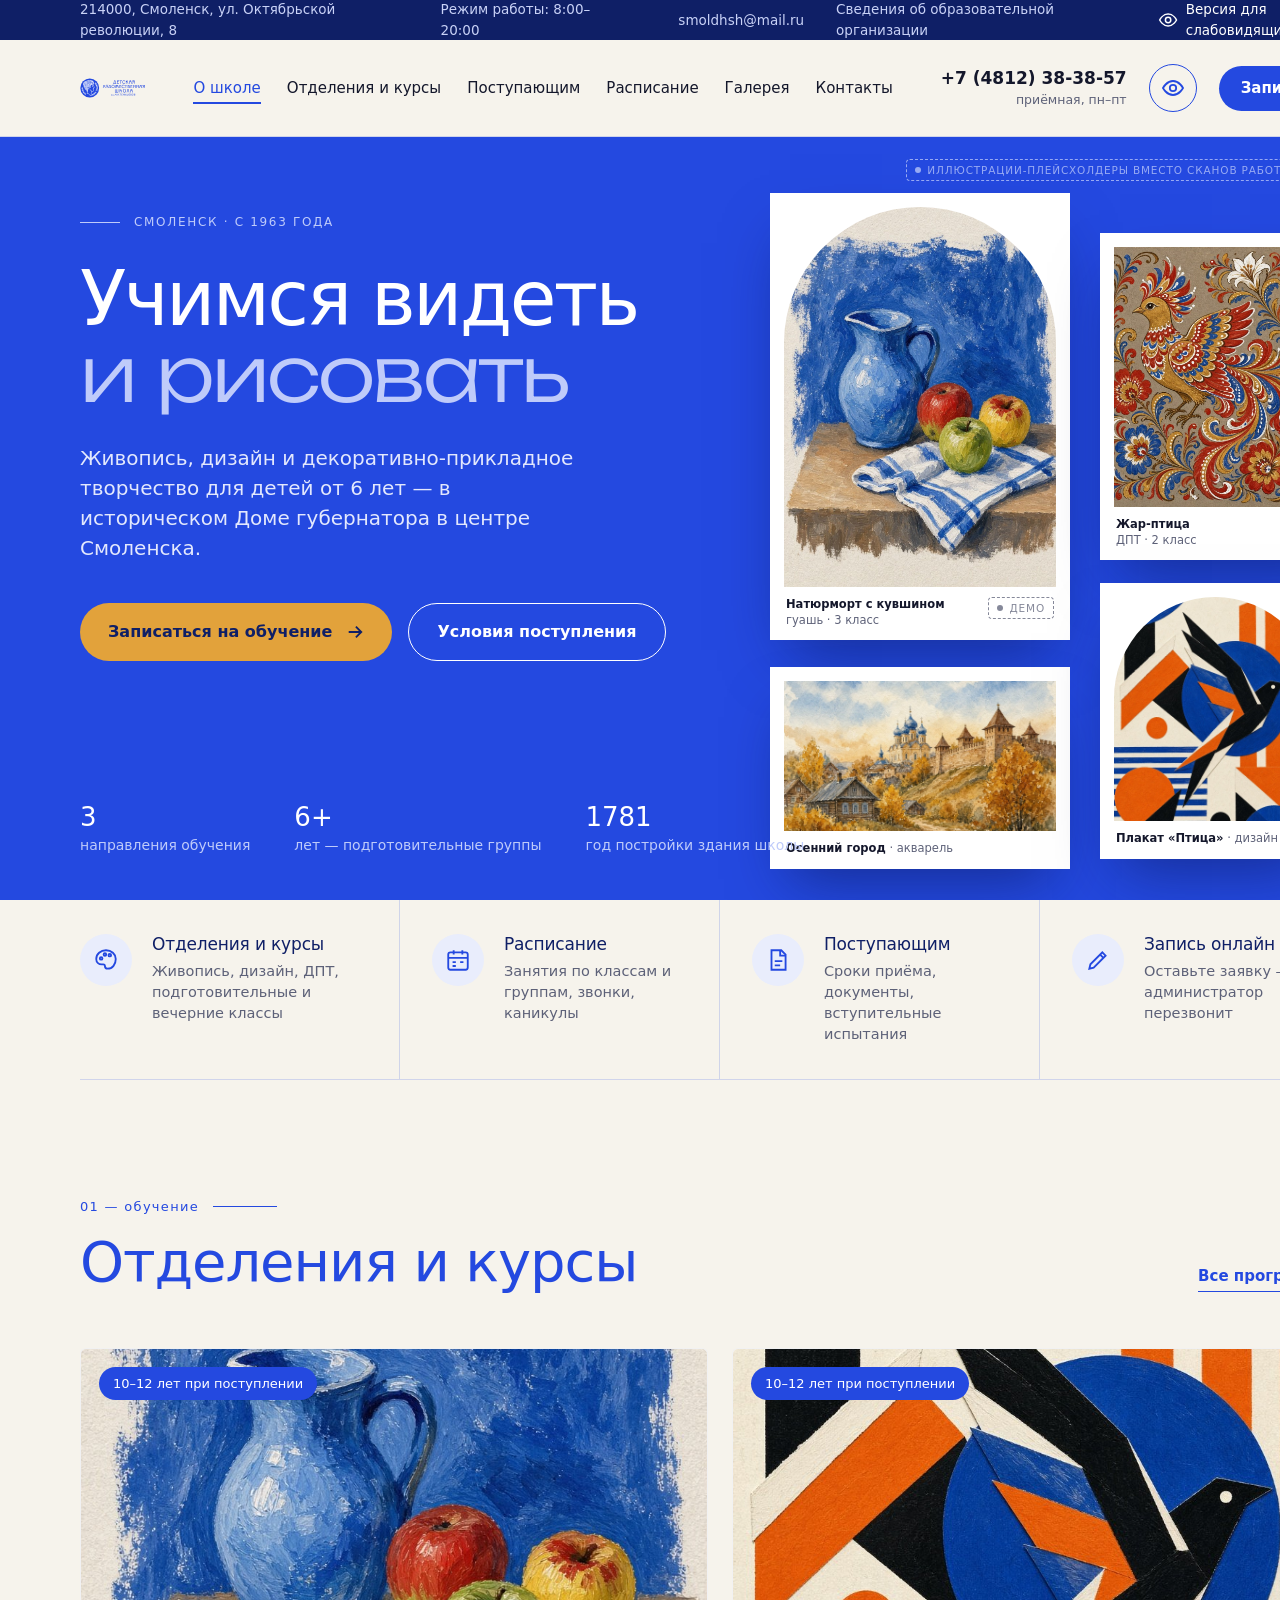
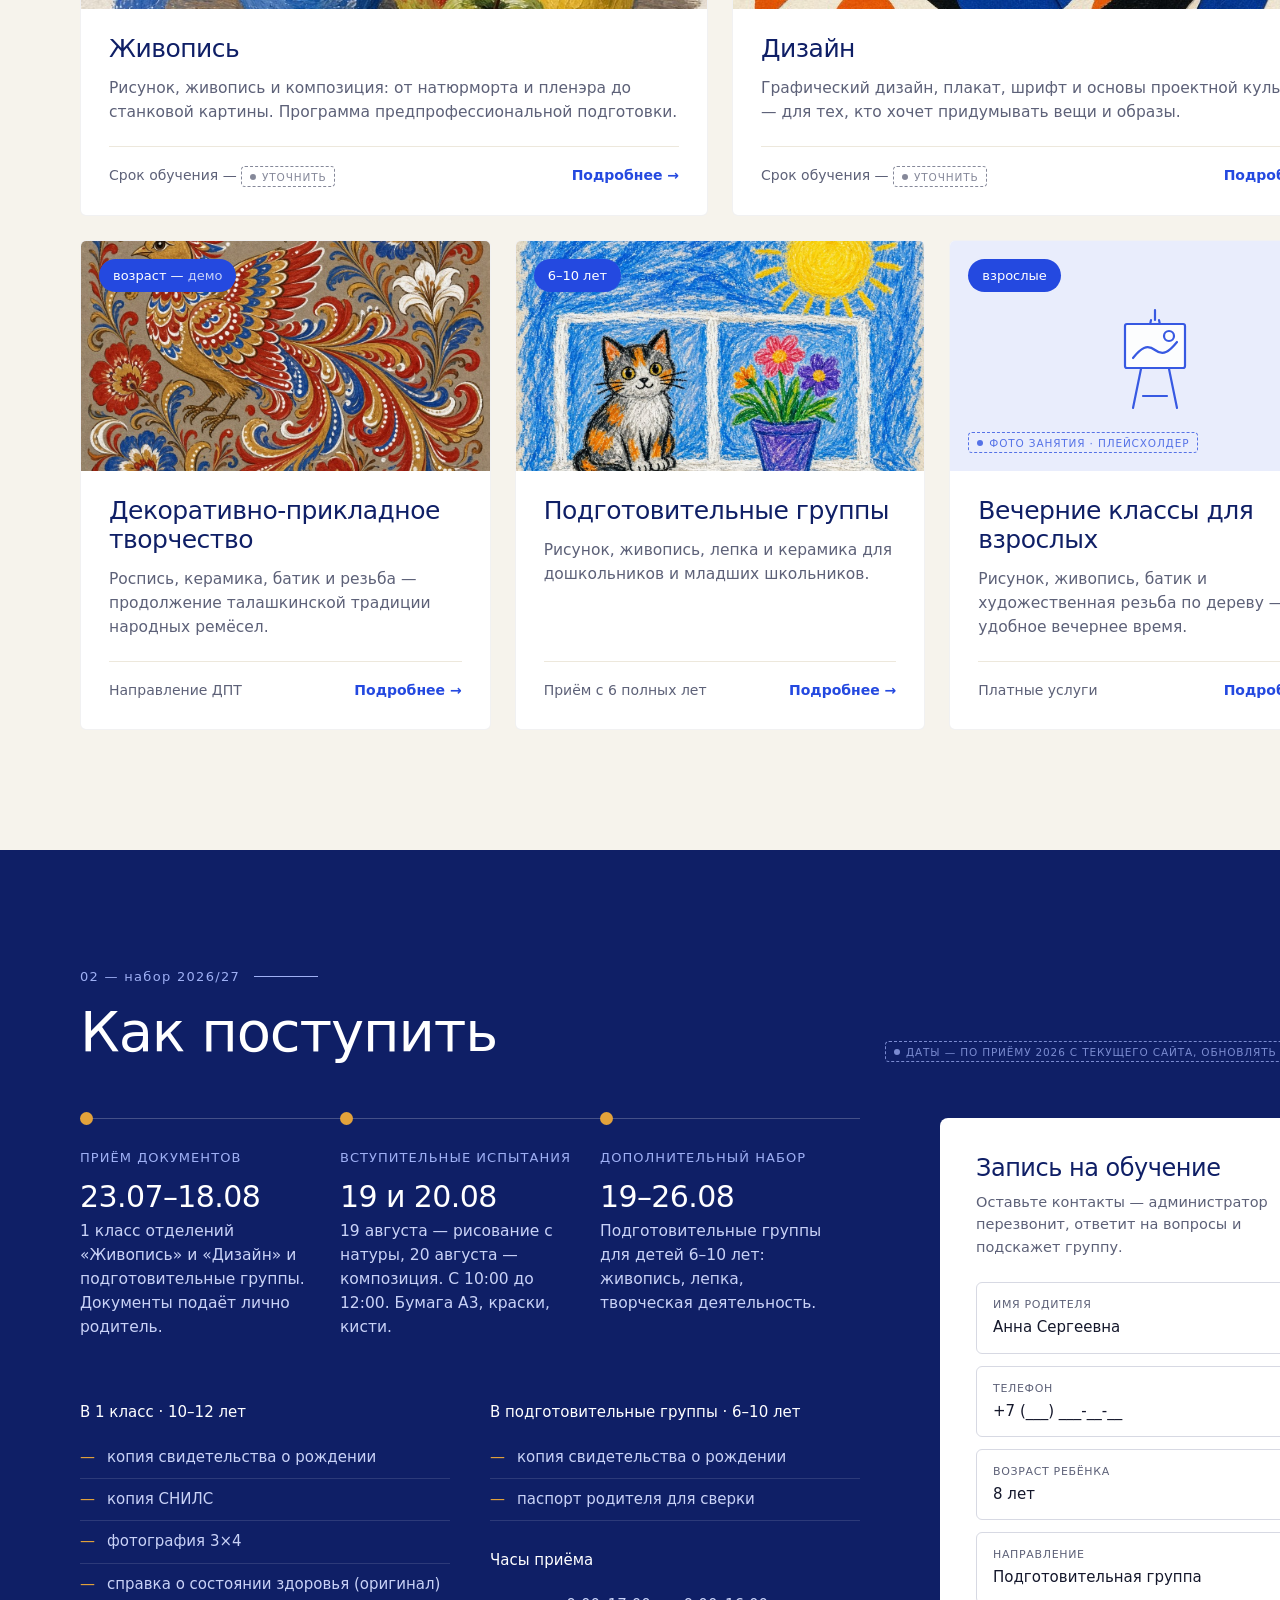
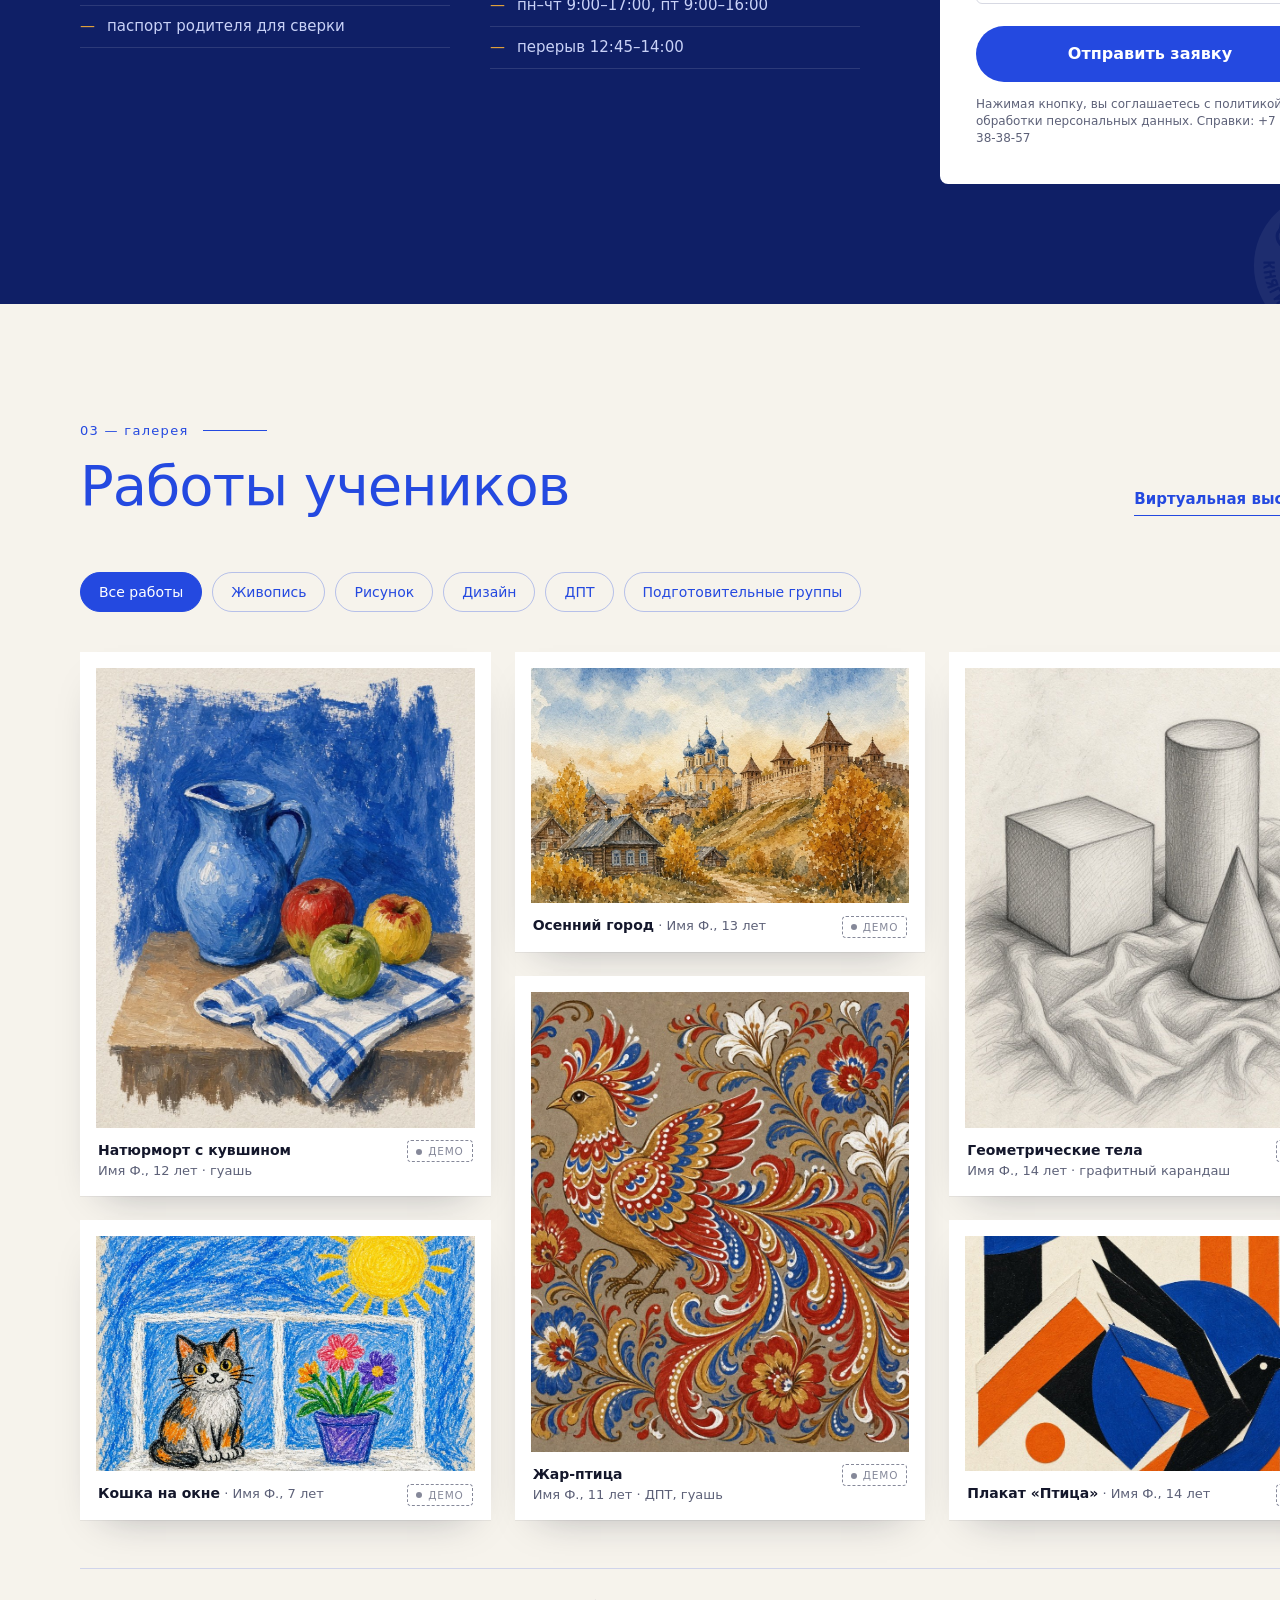
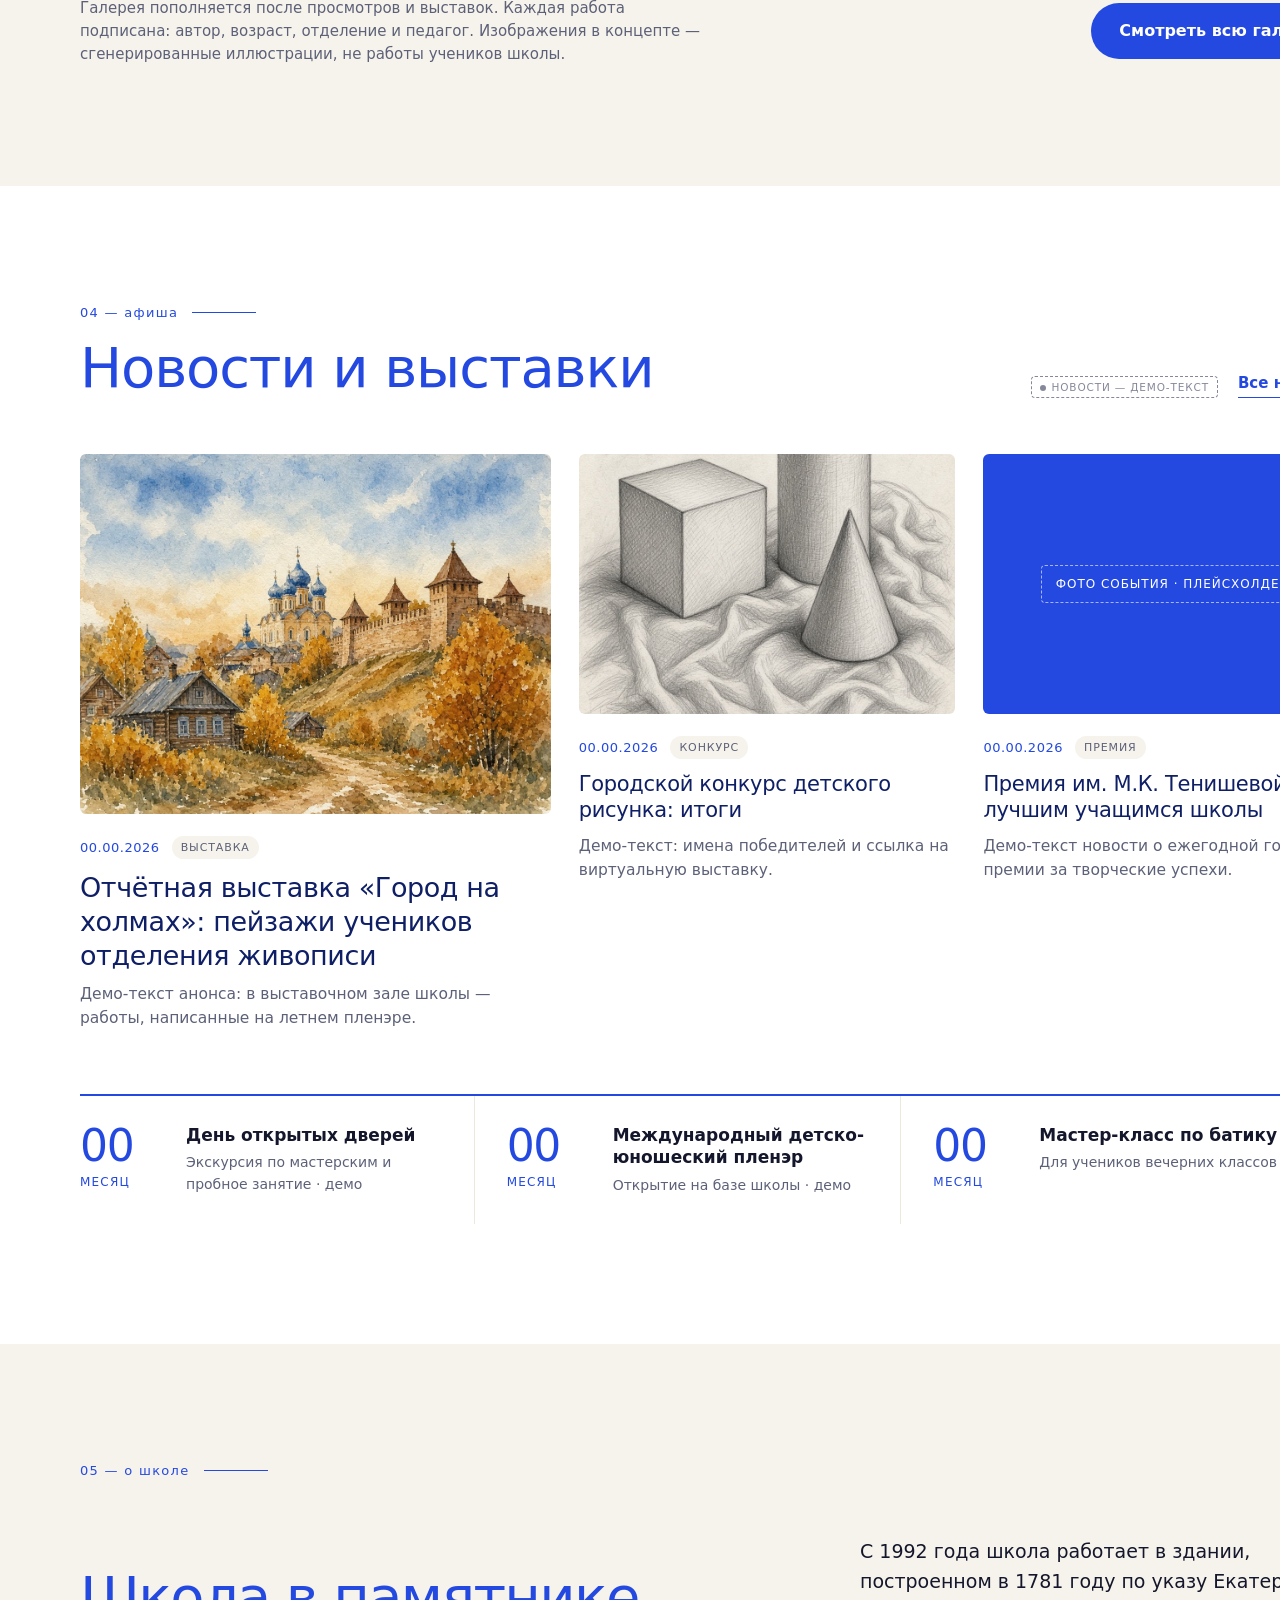
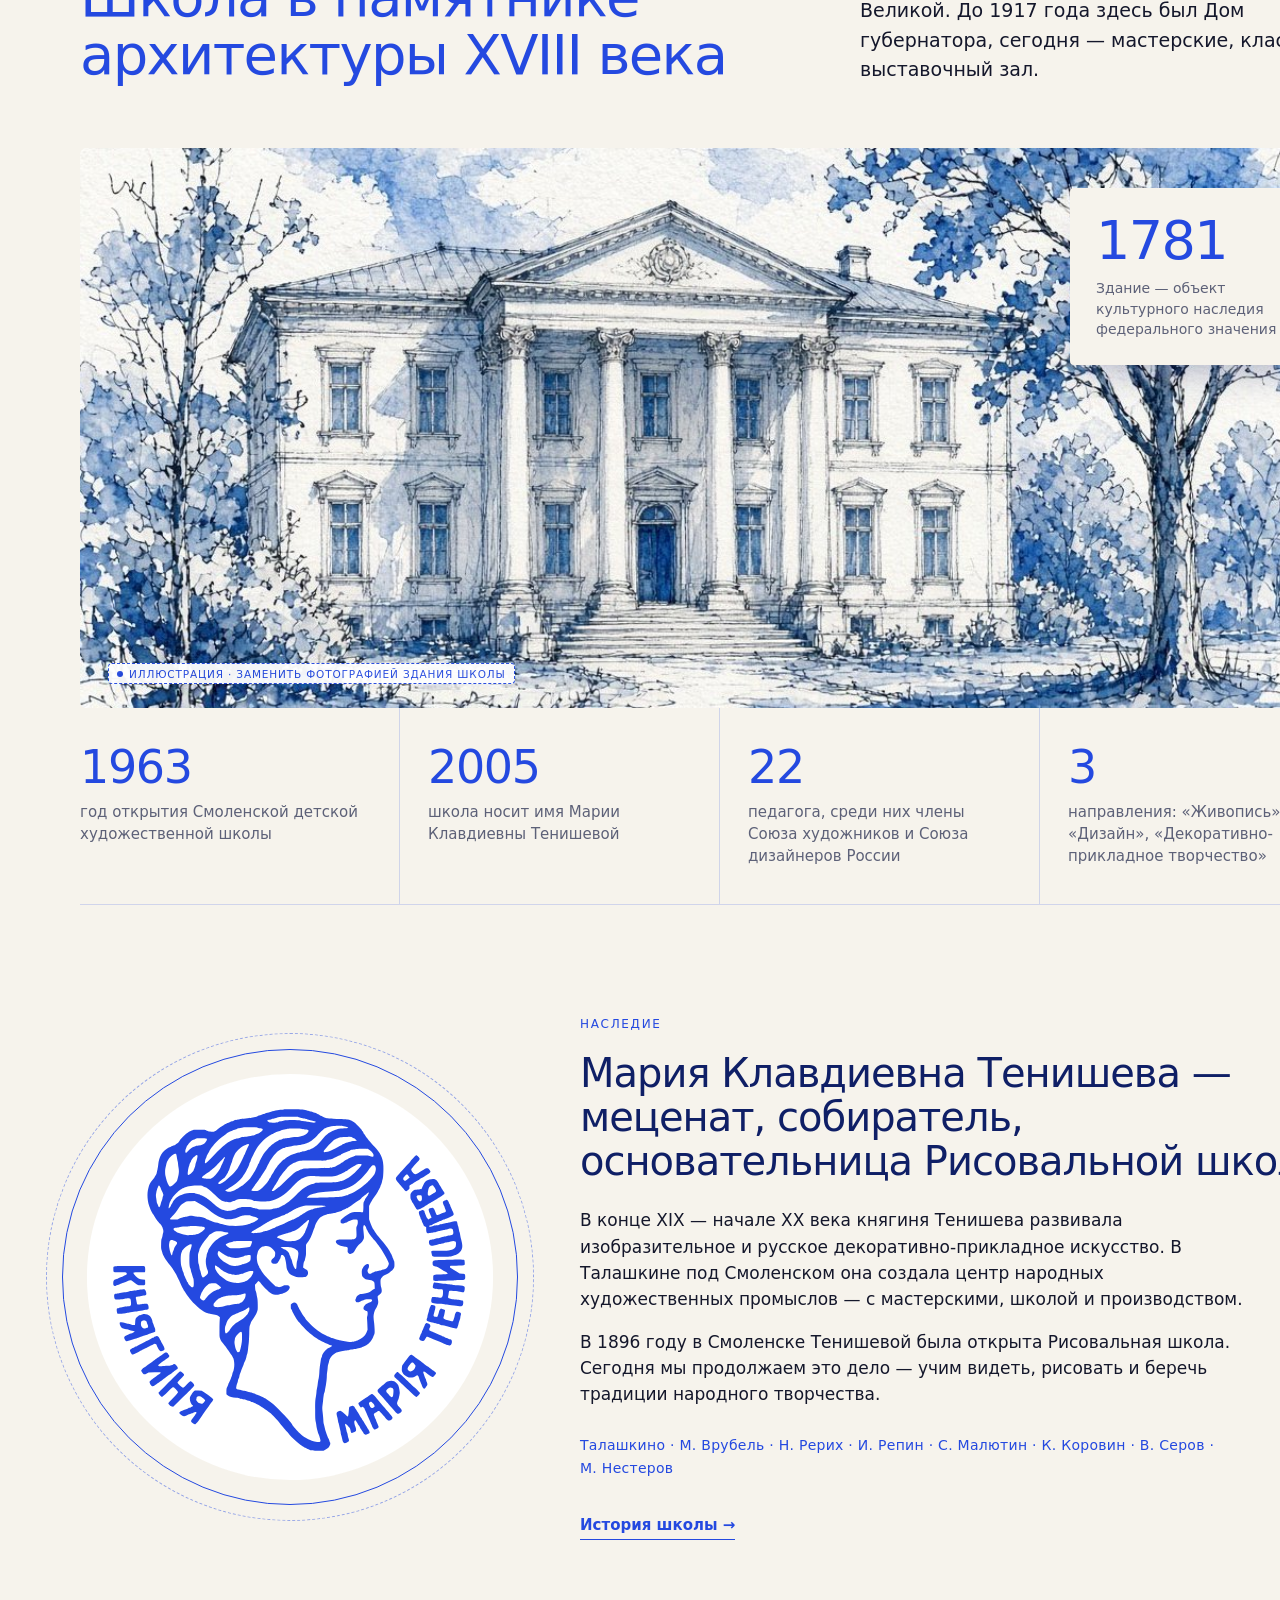
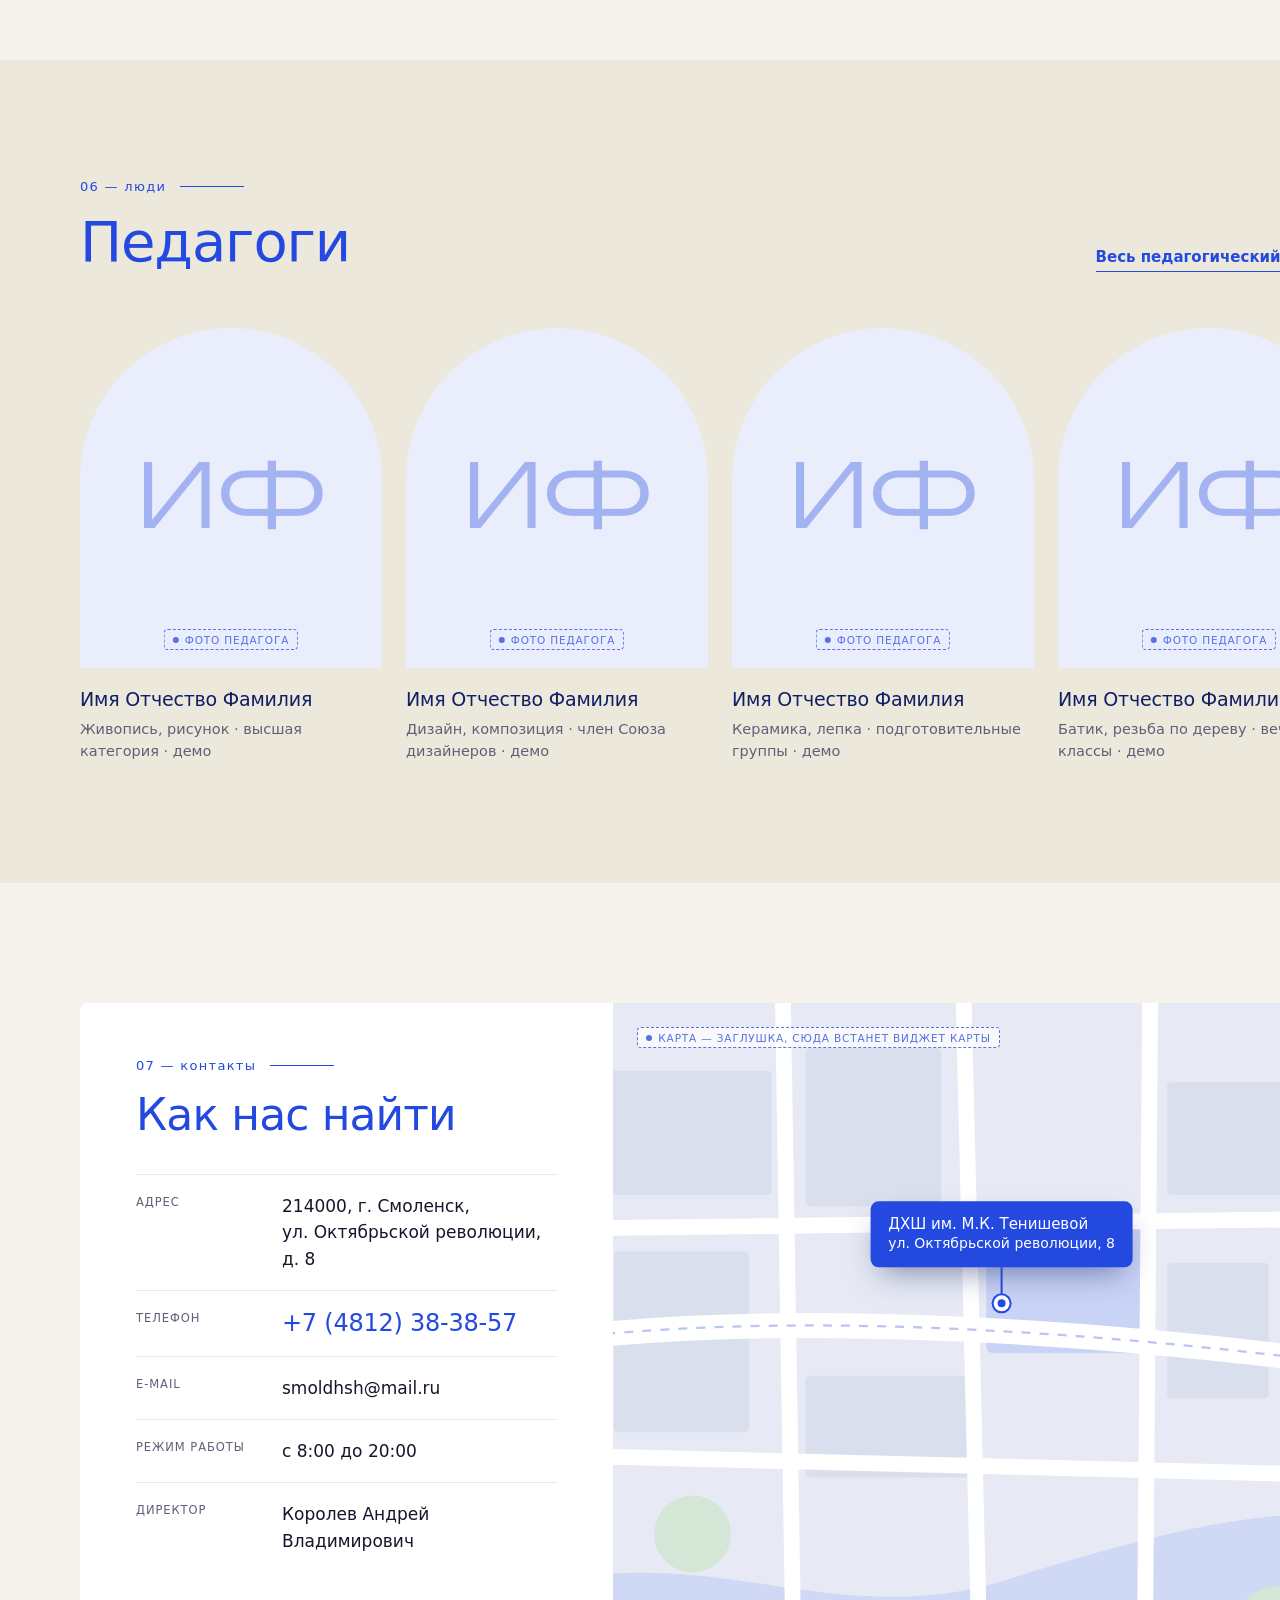
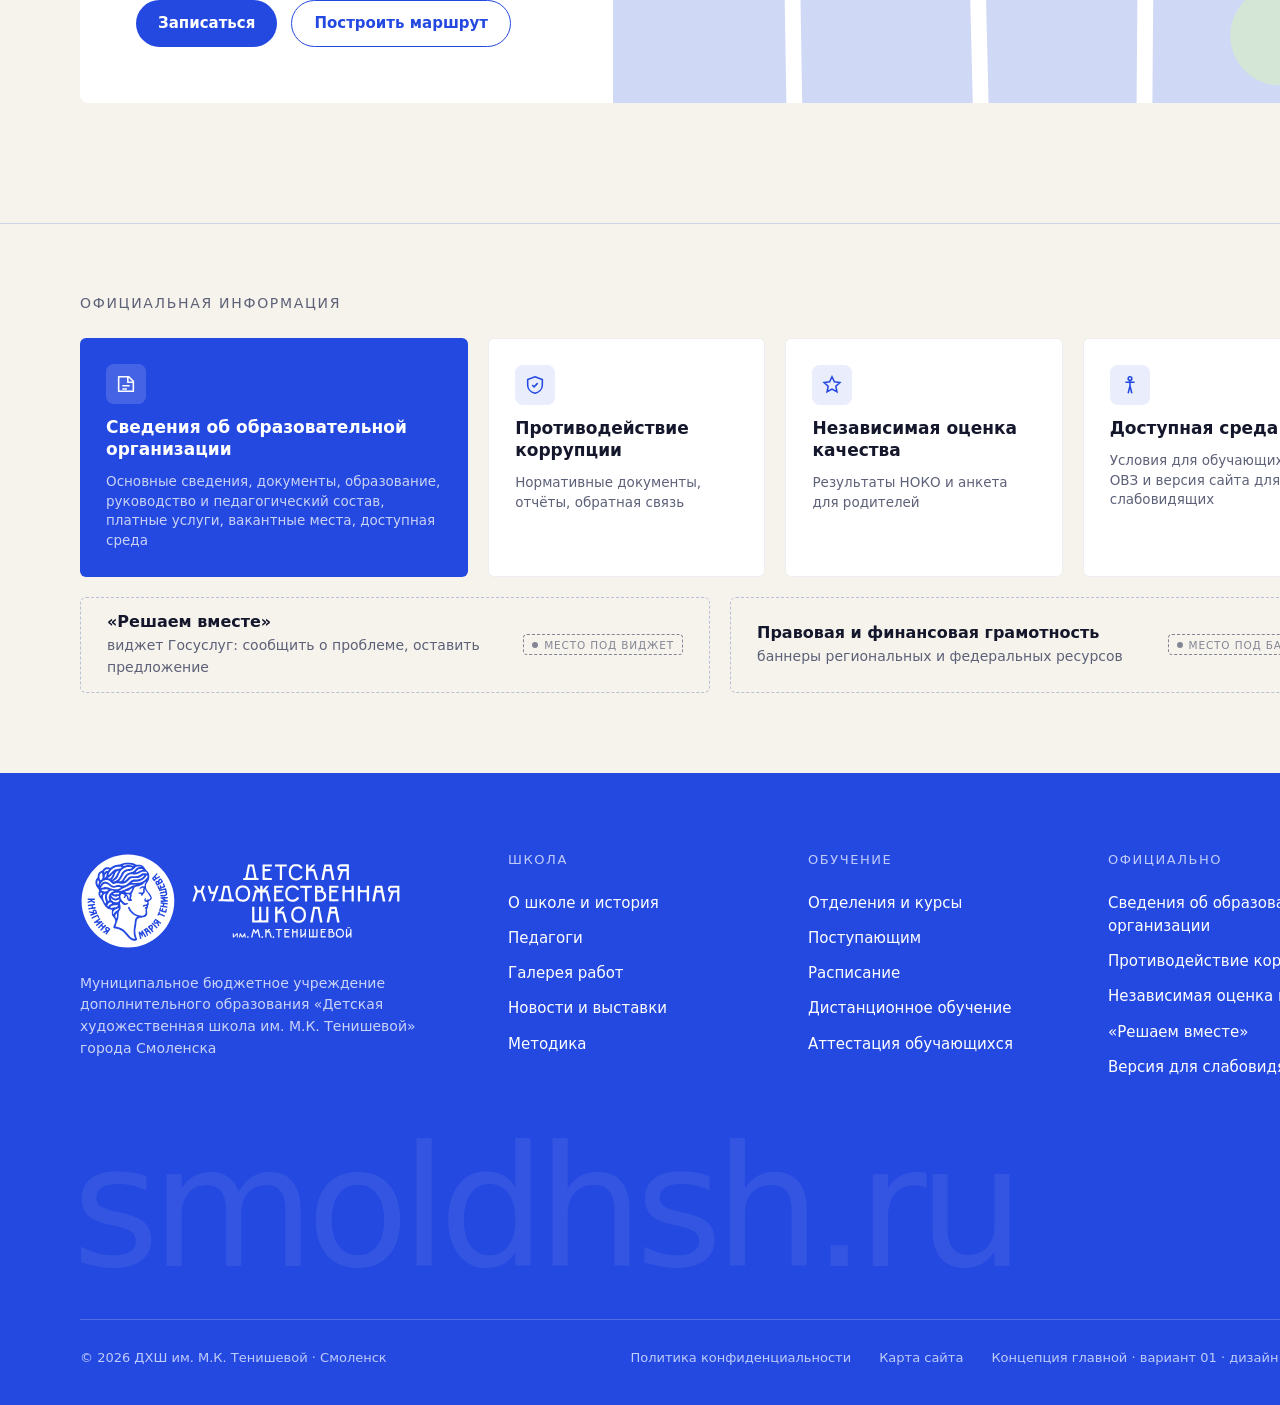
==== index.html @ 24e08a12 "Концепция главной ДХШ им. Тенишевой" ====
<!DOCTYPE html>
<html lang="ru">
<head>
<meta charset="utf-8">
<meta name="viewport" content="width=1440">
<title>ДХШ им. М.К. Тенишевой — Смоленск · концепция главной, вариант 01</title>
<style>
/* ---------- Шрифты: локально, SIL OFL 1.1 ---------- */
@font-face{font-family:"Unbounded";src:url(fonts/unbounded-cyrillic-400-normal.woff2) format("woff2");font-weight:400;unicode-range:U+0301,U+0400-045F,U+0490-0491,U+04B0-04B1,U+2116}
@font-face{font-family:"Unbounded";src:url(fonts/unbounded-latin-400-normal.woff2) format("woff2");font-weight:400;unicode-range:U+0000-00FF,U+2000-206F,U+20AC,U+2122,U+2190-21FF}
@font-face{font-family:"Unbounded";src:url(fonts/unbounded-cyrillic-300-normal.woff2) format("woff2");font-weight:300;unicode-range:U+0301,U+0400-045F,U+0490-0491,U+04B0-04B1,U+2116}
@font-face{font-family:"Unbounded";src:url(fonts/unbounded-latin-300-normal.woff2) format("woff2");font-weight:300;unicode-range:U+0000-00FF,U+2000-206F,U+20AC,U+2122,U+2190-21FF}
@font-face{font-family:"Unbounded";src:url(fonts/unbounded-cyrillic-500-normal.woff2) format("woff2");font-weight:500;unicode-range:U+0301,U+0400-045F,U+0490-0491,U+04B0-04B1,U+2116}
@font-face{font-family:"Unbounded";src:url(fonts/unbounded-latin-500-normal.woff2) format("woff2");font-weight:500;unicode-range:U+0000-00FF,U+2000-206F,U+20AC,U+2122,U+2190-21FF}
@font-face{font-family:"Unbounded";src:url(fonts/unbounded-cyrillic-600-normal.woff2) format("woff2");font-weight:600;unicode-range:U+0301,U+0400-045F,U+0490-0491,U+04B0-04B1,U+2116}
@font-face{font-family:"Unbounded";src:url(fonts/unbounded-latin-600-normal.woff2) format("woff2");font-weight:600;unicode-range:U+0000-00FF,U+2000-206F,U+20AC,U+2122,U+2190-21FF}
@font-face{font-family:"Onest";src:url(fonts/onest-cyrillic-400-normal.woff2) format("woff2");font-weight:400;unicode-range:U+0301,U+0400-045F,U+0490-0491,U+04B0-04B1,U+2116}
@font-face{font-family:"Onest";src:url(fonts/onest-latin-400-normal.woff2) format("woff2");font-weight:400;unicode-range:U+0000-00FF,U+2000-206F,U+20AC,U+2122,U+2190-21FF}
@font-face{font-family:"Onest";src:url(fonts/onest-cyrillic-500-normal.woff2) format("woff2");font-weight:500;unicode-range:U+0301,U+0400-045F,U+0490-0491,U+04B0-04B1,U+2116}
@font-face{font-family:"Onest";src:url(fonts/onest-latin-500-normal.woff2) format("woff2");font-weight:500;unicode-range:U+0000-00FF,U+2000-206F,U+20AC,U+2122,U+2190-21FF}
@font-face{font-family:"Onest";src:url(fonts/onest-cyrillic-600-normal.woff2) format("woff2");font-weight:600;unicode-range:U+0301,U+0400-045F,U+0490-0491,U+04B0-04B1,U+2116}
@font-face{font-family:"Onest";src:url(fonts/onest-latin-600-normal.woff2) format("woff2");font-weight:600;unicode-range:U+0000-00FF,U+2000-206F,U+20AC,U+2122,U+2190-21FF}

:root{
  --blue:#2449E0; --blue-d:#1A35A8; --blue-ink:#0F1F66; --blue-50:#E9EDFC;
  --paper:#F6F3EC; --paper-2:#EDE8DC; --white:#fff; --ink:#14172B; --muted:#5D6178;
  --ochre:#E2A23B; --red:#D9472B;
  --disp:"Unbounded",system-ui,sans-serif; --text:"Onest",system-ui,sans-serif;
  --pad:80px;
}
*{box-sizing:border-box;margin:0;padding:0}
html{background:var(--paper)}
body{width:1440px;margin:0 auto;font-family:var(--text);font-size:17px;line-height:1.55;color:var(--ink);background:var(--paper);-webkit-font-smoothing:antialiased}
a{color:inherit;text-decoration:none}
img{display:block;max-width:100%}
.wrap{padding:0 var(--pad)}
.disp{font-family:var(--disp)}
.eyebrow{font-family:var(--disp);font-size:12px;letter-spacing:.14em;text-transform:uppercase;font-weight:500}
.tag{display:inline-flex;align-items:center;gap:6px;font:500 10.5px/1 var(--text);letter-spacing:.08em;text-transform:uppercase;padding:5px 8px 4px;border:1px dashed currentColor;border-radius:4px;opacity:.75;white-space:nowrap}
.tag::before{content:"";width:6px;height:6px;border-radius:50%;background:currentColor}
.btn{display:inline-flex;align-items:center;gap:14px;font:600 16px/1 var(--text);padding:20px 28px;border-radius:999px;transition:.2s;white-space:nowrap}
.btn-ochre{background:var(--ochre);color:var(--blue-ink)}
.btn-blue{background:var(--blue);color:#fff}
.btn-ghost{border:1.5px solid currentColor}
.arr{width:18px;height:18px;flex:none}
h2.sec{font:500 56px/1.05 var(--disp);letter-spacing:-.02em;color:var(--blue)}
.sec-head{display:grid;grid-template-columns:1fr auto;align-items:end;gap:40px;margin-bottom:56px}
.sec-head .num{font:400 13px/1 var(--disp);color:var(--blue);letter-spacing:.1em;margin-bottom:20px;display:flex;gap:14px;align-items:center}
.sec-head .num::after{content:"";width:64px;height:1px;background:var(--blue)}
.link{font:600 15px/1 var(--text);color:var(--blue);display:inline-flex;gap:10px;align-items:center;border-bottom:1.5px solid currentColor;padding-bottom:6px}

/* ---------- Утилитная строка + шапка ---------- */
.util{background:var(--blue-ink);color:#C9D2F7;font-size:13.5px}
.util .wrap{display:flex;align-items:center;gap:32px;height:40px}
.util .sp{flex:1}
.util a:hover{color:#fff}
.eye{display:inline-flex;align-items:center;gap:8px;color:#fff;font-weight:500}
.eye svg{width:22px;height:22px}
header.top{background:var(--paper);border-bottom:1px solid rgba(36,73,224,.18);position:relative;z-index:5}
header.top .wrap{display:flex;align-items:center;height:96px;gap:48px}
.logo img{height:56px;width:auto}
nav.main{display:flex;gap:26px;font:500 15px/1 var(--text);flex:1;white-space:nowrap}
nav.main a{position:relative;padding:8px 0}
nav.main a.on{color:var(--blue)}
nav.main a.on::after{content:"";position:absolute;left:0;right:0;bottom:0;height:2px;background:var(--blue)}
.hdr-right{display:flex;align-items:center;gap:22px}
.phone{text-align:right;line-height:1.2}
.phone b{display:block;font:600 17px/1.2 var(--text);color:var(--ink);white-space:nowrap}
.phone span{font-size:12.5px;color:var(--muted)}
.eye-btn{width:48px;height:48px;border-radius:50%;border:1.5px solid var(--blue);display:grid;place-items:center;color:var(--blue)}
.eye-btn svg{width:24px;height:24px}
.btn-sm{padding:15px 22px;font-size:15px}

/* ---------- Первый экран ---------- */
.hero{position:relative;background:var(--blue);color:#fff;height:764px;overflow:hidden}
.hero .wrap{display:grid;grid-template-columns:640px 1fr;gap:40px;height:100%}
.hero-copy{padding-top:76px;position:relative;z-index:2}
.hero .eyebrow{color:#BFCBFA;display:flex;gap:14px;align-items:center}
.hero .eyebrow i{display:block;width:40px;height:1px;background:#BFCBFA}
.hero h1{font:500 76px/1.02 var(--disp);letter-spacing:-.035em;margin:28px 0 28px}
.hero h1 em{font-style:normal;font-weight:300;color:#BFCBFA}
.hero p.lead{font-size:20px;line-height:1.5;color:#E3E8FD;max-width:520px}
.hero .cta{display:flex;gap:16px;margin-top:40px}
.hero .btn-ghost{color:#fff}
.hero-facts{position:absolute;left:var(--pad);bottom:44px;display:flex;gap:44px;font-size:14px;color:#BFCBFA;z-index:2}
.hero-facts b{display:block;font:500 26px/1.1 var(--disp);color:#fff;margin-bottom:4px}
/* развеска: арочные окна-рамы */
.hang{position:relative;height:100%}
.frame{position:absolute;background:#fff;padding:14px 14px 0;box-shadow:0 30px 60px -20px rgba(8,20,80,.55)}
.frame .pic{overflow:hidden;background:var(--paper-2)}
.frame .pic img{width:100%;height:100%;object-fit:cover}
.frame figcaption{font:500 11.5px/1.35 var(--text);color:var(--muted);padding:10px 2px 12px;display:flex;justify-content:space-between;gap:10px}
.frame figcaption b{color:var(--ink);font-weight:600}
.arch .pic{border-radius:999px 999px 0 0}
.f1{left:10px;top:56px;width:300px}.f1 .pic{height:380px}
.f2{left:340px;top:96px;width:260px}.f2 .pic{height:260px}
.f3{left:10px;top:530px;width:300px}.f3 .pic{height:150px}
.f4{left:340px;top:446px;width:230px}.f4 .pic{height:224px}
.medal{position:absolute;right:-150px;top:-120px;width:520px;opacity:.10;z-index:0}
.hero-note{position:absolute;right:var(--pad);top:22px;font-size:11.5px;color:#9FB0F5;z-index:3}

/* ---------- Быстрые маршруты ---------- */
.routes{position:relative;z-index:4;margin-top:-1px;background:var(--paper)}
.routes .grid{display:grid;grid-template-columns:repeat(4,1fr);border-bottom:1px solid rgba(36,73,224,.18)}
.route{padding:34px 32px 34px 0;display:flex;gap:20px;align-items:flex-start;border-right:1px solid rgba(36,73,224,.18);padding-left:32px}
.route:first-child{padding-left:0}
.route:last-child{border-right:0}
.route .ic{width:52px;height:52px;border-radius:50%;background:var(--blue-50);color:var(--blue);display:grid;place-items:center;flex:none}
.route .ic svg{width:26px;height:26px}
.route h3{font:500 17px/1.25 var(--disp);color:var(--blue-ink);margin-bottom:6px;letter-spacing:-.01em}
.route p{font-size:14.5px;color:var(--muted);line-height:1.45}

section{padding:120px 0}

/* ---------- Отделения ---------- */
.deps{display:grid;grid-template-columns:repeat(6,1fr);gap:24px}
.dep{grid-column:span 2;background:#fff;border-radius:6px;overflow:hidden;display:flex;flex-direction:column;border:1px solid rgba(20,23,43,.06)}
.dep.wide{grid-column:span 3}
.dep .ph{height:230px;position:relative;overflow:hidden}
.dep.wide .ph{height:260px}
.dep .ph img{width:100%;height:100%;object-fit:cover}
.dep .age{position:absolute;left:18px;top:18px;background:var(--blue);color:#fff;font:500 13px/1 var(--disp);padding:10px 14px;border-radius:999px}
.dep .body{padding:26px 28px 28px;display:flex;flex-direction:column;flex:1}
.dep h3{font:500 25px/1.15 var(--disp);color:var(--blue-ink);letter-spacing:-.02em;margin-bottom:12px}
.dep p{font-size:15.5px;color:var(--muted);flex:1}
.dep .meta{display:flex;justify-content:space-between;align-items:center;margin-top:22px;padding-top:18px;border-top:1px solid var(--paper-2);font-size:14px}
.dep .meta span{color:var(--muted)}
.dep .meta a{color:var(--blue);font-weight:600;display:flex;gap:8px;align-items:center}
.ph-solid{display:grid;place-items:center;background:var(--blue-50);color:var(--blue)}
.ph-solid svg{width:120px;height:120px;opacity:.9}

/* ---------- Поступление ---------- */
.admit{background:var(--blue-ink);color:#fff;position:relative;overflow:hidden}
.admit h2.sec{color:#fff}
.admit .sec-head .num{color:#9FB0F5}.admit .sec-head .num::after{background:#9FB0F5}
.admit-grid{display:grid;grid-template-columns:1fr 420px;gap:80px}
.timeline{display:grid;grid-template-columns:repeat(3,1fr);gap:0;border-top:1px solid rgba(255,255,255,.22)}
.step{padding:32px 28px 0 0;position:relative}
.step::before{content:"";position:absolute;top:-7px;left:0;width:13px;height:13px;border-radius:50%;background:var(--ochre)}
.step .d{font:500 30px/1.1 var(--disp);letter-spacing:-.02em;margin-bottom:6px}
.step .m{font:400 13px/1 var(--disp);color:#9FB0F5;letter-spacing:.08em;text-transform:uppercase;margin-bottom:16px}
.step p{font-size:15.5px;color:#C9D2F7}
.admit-cols{display:grid;grid-template-columns:1fr 1fr;gap:40px;margin-top:64px}
.admit-cols h4{font:500 15px/1.3 var(--disp);margin-bottom:14px;color:#fff}
.admit-cols ul{list-style:none;font-size:15px;color:#C9D2F7}
.admit-cols li{padding:9px 0;border-bottom:1px solid rgba(255,255,255,.12);display:flex;gap:12px}
.admit-cols li::before{content:"—";color:var(--ochre)}
.signup{background:#fff;color:var(--ink);border-radius:8px;padding:36px;align-self:start}
.signup h3{font:500 24px/1.2 var(--disp);color:var(--blue-ink);margin-bottom:8px;letter-spacing:-.02em}
.signup p.s{font-size:14.5px;color:var(--muted);margin-bottom:24px}
.field{border:1px solid #D7D9E3;border-radius:6px;padding:13px 16px;margin-bottom:12px;font-size:15px;color:#8C90A6;display:flex;justify-content:space-between}
.field small{font-size:11px;color:var(--muted);text-transform:uppercase;letter-spacing:.06em;display:block;margin-bottom:3px}
.field div{display:flex;flex-direction:column}
.field b{font-weight:400;color:var(--ink)}
.signup .btn{width:100%;justify-content:center;margin-top:10px}
.signup .fine{font-size:12px;color:var(--muted);margin-top:14px;line-height:1.45}
.admit .medal2{position:absolute;right:-200px;bottom:-260px;width:620px;opacity:.06}
.admit .tag{color:#9FB0F5}

/* ---------- Галерея ---------- */
.gal-filters{display:flex;gap:10px;margin-bottom:40px}
.chip{font:500 14px/1 var(--text);padding:12px 18px;border-radius:999px;border:1px solid rgba(36,73,224,.3);color:var(--blue)}
.chip.on{background:var(--blue);color:#fff;border-color:var(--blue)}
.salon{display:grid;grid-template-columns:repeat(12,1fr);grid-template-rows:300px 220px 300px;gap:24px}
.w{background:#fff;padding:16px 16px 0;display:flex;flex-direction:column;box-shadow:0 1px 0 rgba(20,23,43,.06),0 18px 40px -24px rgba(20,23,43,.35)}
.w .pic{flex:1;overflow:hidden;min-height:0}
.w .pic img{width:100%;height:100%;object-fit:cover}
.w figcaption{display:flex;justify-content:space-between;align-items:baseline;gap:12px;padding:12px 2px 14px;font-size:13px;color:var(--muted)}
.w figcaption b{font-weight:600;color:var(--ink);font-size:14px}
.g1{grid-column:1/5;grid-row:1/3}
.g2{grid-column:5/9;grid-row:1/2}
.g3{grid-column:9/13;grid-row:1/3}
.g4{grid-column:5/9;grid-row:2/4}
.g5{grid-column:1/5;grid-row:3/4}
.g6{grid-column:9/13;grid-row:3/4}
.gal-foot{display:flex;justify-content:space-between;align-items:center;margin-top:48px;padding-top:28px;border-top:1px solid rgba(36,73,224,.18)}
.gal-foot p{font-size:15px;color:var(--muted);max-width:640px}

/* ---------- Афиша ---------- */
.news{background:#fff}
.news-grid{display:grid;grid-template-columns:1.25fr 1fr 1fr;gap:28px}
.card{display:flex;flex-direction:column}
.card .ph{height:260px;border-radius:6px;overflow:hidden;position:relative;margin-bottom:22px}
.card.big .ph{height:360px}
.card .ph img{width:100%;height:100%;object-fit:cover}
.card .date{font:500 13px/1 var(--disp);color:var(--blue);letter-spacing:.04em;display:flex;gap:12px;align-items:center;margin-bottom:12px}
.card .date span{font:500 11px/1 var(--text);letter-spacing:.08em;text-transform:uppercase;color:var(--muted);background:var(--paper);padding:6px 9px;border-radius:999px}
.card h3{font:500 21px/1.25 var(--disp);letter-spacing:-.015em;color:var(--blue-ink);margin-bottom:10px}
.card.big h3{font-size:27px}
.card p{font-size:15.5px;color:var(--muted)}
.ph-pattern{background:var(--blue);display:grid;place-items:center;color:#fff}
.ph-pattern .lab{font:500 12px/1.4 var(--text);letter-spacing:.08em;text-transform:uppercase;border:1px dashed rgba(255,255,255,.6);padding:10px 14px;border-radius:4px}
.events{margin-top:64px;display:grid;grid-template-columns:repeat(3,1fr);gap:0;border-top:2px solid var(--blue)}
.ev{padding:28px 32px 28px 0;display:grid;grid-template-columns:88px 1fr;gap:18px;border-right:1px solid var(--paper-2);margin-right:32px}
.ev:last-child{border-right:0;margin-right:0}
.ev .day{font:500 44px/1 var(--disp);color:var(--blue);letter-spacing:-.03em}
.ev .day small{display:block;font:400 12px/1 var(--disp);letter-spacing:.1em;text-transform:uppercase;margin-top:8px}
.ev h4{font:600 17px/1.3 var(--text);margin-bottom:6px}
.ev p{font-size:14px;color:var(--muted)}

/* ---------- О школе ---------- */
.about-top{display:grid;grid-template-columns:7fr 5fr;gap:80px;align-items:end}
.about h2.big{font:500 56px/1.04 var(--disp);letter-spacing:-.03em;color:var(--blue)}
.about .intro{font-size:19px;line-height:1.55;color:var(--ink)}
.bld{margin-top:64px;position:relative;border-radius:6px;overflow:hidden;height:560px}
.bld img{width:100%;height:100%;object-fit:cover}
.bld .cap{position:absolute;left:28px;bottom:24px}
.bld .stamp{position:absolute;right:40px;top:40px;width:250px;background:var(--paper);padding:26px;border-radius:4px;box-shadow:0 20px 40px -20px rgba(15,31,102,.4)}
.stamp .y{font:500 54px/1 var(--disp);color:var(--blue);letter-spacing:-.03em}
.stamp p{font-size:14px;color:var(--muted);margin-top:10px;line-height:1.45}
.facts{display:grid;grid-template-columns:repeat(4,1fr);margin-top:0;border-bottom:1px solid rgba(36,73,224,.18)}
.fact{padding:36px 28px 36px 0;border-right:1px solid rgba(36,73,224,.18);padding-left:28px}
.fact:first-child{padding-left:0}.fact:last-child{border-right:0}
.fact b{display:block;font:500 46px/1 var(--disp);color:var(--blue);letter-spacing:-.03em;margin-bottom:12px}
.fact span{font-size:15px;color:var(--muted);display:block;line-height:1.45}
.heritage{display:grid;grid-template-columns:420px 1fr;gap:80px;margin-top:110px;align-items:center}
.heritage .em{position:relative;width:420px;height:420px}
.heritage .em img{width:100%;height:100%}
.heritage .em::after{content:"";position:absolute;inset:-18px;border:1px solid var(--blue);border-radius:50%}
.heritage .em::before{content:"";position:absolute;inset:-34px;border:1px dashed rgba(36,73,224,.45);border-radius:50%}
.heritage h3{font:500 40px/1.1 var(--disp);color:var(--blue-ink);letter-spacing:-.025em;margin:18px 0 24px}
.heritage p{font-size:17px;color:var(--ink);margin-bottom:16px;max-width:680px}
.heritage .names{font:400 14px/1.7 var(--disp);color:var(--blue);letter-spacing:.02em;margin:26px 0 30px;max-width:680px}
.heritage .eyebrow{color:var(--blue)}

/* ---------- Педагоги ---------- */
.teach{background:var(--paper-2)}
.t-grid{display:grid;grid-template-columns:repeat(4,1fr);gap:24px}
.t .ph{height:340px;border-radius:999px 999px 6px 6px;background:var(--blue-50);display:grid;place-items:center;position:relative;overflow:hidden;margin-bottom:20px}
.t .ph .ini{font:300 88px/1 var(--disp);color:var(--blue);opacity:.35}
.t .ph .tag{position:absolute;bottom:18px;left:50%;transform:translateX(-50%);color:var(--blue)}
.t h4{font:500 19px/1.25 var(--disp);color:var(--blue-ink);letter-spacing:-.01em;margin-bottom:6px}
.t p{font-size:14.5px;color:var(--muted)}

/* ---------- Контакты ---------- */
.contacts .grid{display:grid;grid-template-columns:5fr 7fr;gap:0;border-radius:8px;overflow:hidden;background:#fff}
.c-info{padding:56px}
.c-info h2.sec{font-size:44px;margin-bottom:36px}
.c-row{padding:18px 0;border-top:1px solid var(--paper-2);display:grid;grid-template-columns:130px 1fr;gap:16px}
.c-row small{font:500 11.5px/1.6 var(--text);text-transform:uppercase;letter-spacing:.08em;color:var(--muted)}
.c-row b{font-weight:500;font-size:17px}
.c-row b.xl{font:500 24px/1.2 var(--disp);color:var(--blue);letter-spacing:-.01em;white-space:nowrap}
.map{position:relative;background:#E7EAF4;min-height:620px;overflow:hidden}
.map svg{position:absolute;inset:0;width:100%;height:100%}
.pin{position:absolute;left:52%;top:44%;transform:translate(-50%,-100%);display:flex;flex-direction:column;align-items:center}
.pin .bub{background:var(--blue);color:#fff;font:500 14px/1.3 var(--text);padding:14px 18px;border-radius:8px;white-space:nowrap;box-shadow:0 14px 30px -10px rgba(15,31,102,.5)}
.pin .bub b{font-family:var(--disp);font-weight:500;display:block;font-size:15px}
.pin .stem{width:2px;height:28px;background:var(--blue)}
.pin .dot{width:16px;height:16px;border-radius:50%;background:var(--blue);border:4px solid #fff;box-shadow:0 0 0 2px var(--blue)}
.map .tag{position:absolute;left:24px;top:24px;color:var(--blue);background:#fff}

/* ---------- Обязательные ссылки ---------- */
.must{padding:72px 0 80px;border-top:1px solid rgba(36,73,224,.18)}
.must h3{font:500 14px/1 var(--disp);letter-spacing:.12em;text-transform:uppercase;color:var(--muted);margin-bottom:28px}
.must-grid{display:grid;grid-template-columns:1.4fr 1fr 1fr 1fr;gap:20px}
.mc{background:#fff;border-radius:6px;padding:26px;display:flex;flex-direction:column;gap:12px;min-height:170px;border:1px solid rgba(20,23,43,.07)}
.mc .ico{width:40px;height:40px;border-radius:8px;background:var(--blue-50);color:var(--blue);display:grid;place-items:center}
.mc .ico svg{width:22px;height:22px}
.mc h4{font:600 17px/1.3 var(--text)}
.mc p{font-size:13.5px;color:var(--muted);line-height:1.45}
.mc.svedenia{background:var(--blue);color:#fff;border:0}
.mc.svedenia .ico{background:rgba(255,255,255,.15);color:#fff}
.mc.svedenia p{color:#C9D2F7}
.gosweb{display:flex;gap:20px;margin-top:20px}
.gw{flex:1;height:96px;border:1.5px dashed #B9BFD6;border-radius:6px;display:flex;align-items:center;justify-content:space-between;padding:0 26px;font-size:14px;color:var(--muted)}
.gw b{color:var(--ink);font-weight:600;font-size:16px;display:block}

/* ---------- Подвал ---------- */
footer{background:var(--blue);color:#fff;padding:80px 0 36px;position:relative;overflow:hidden}
.f-top{display:grid;grid-template-columns:380px repeat(3,1fr);gap:48px}
.f-top .lg img{height:96px;width:auto}
.f-top .lg p{font-size:14px;color:#C9D2F7;margin-top:24px;line-height:1.55}
.f-col h5{font:500 13px/1 var(--disp);letter-spacing:.12em;text-transform:uppercase;color:#BFCBFA;margin-bottom:20px}
.f-col a{display:block;font-size:15px;padding:6px 0;color:#fff}
.f-bot{display:flex;justify-content:space-between;margin-top:64px;padding-top:28px;border-top:1px solid rgba(255,255,255,.2);font-size:13px;color:#BFCBFA}
.f-bot div{display:flex;gap:28px}
.f-big{font:500 168px/0.8 var(--disp);letter-spacing:-.05em;color:rgba(255,255,255,.07);white-space:nowrap;margin:56px 0 -20px -8px}
</style>
</head>
<body>

<!-- ========== Утилитная строка ========== -->
<div class="util"><div class="wrap">
  <span>214000, Смоленск, ул. Октябрьской революции, 8</span>
  <span>Режим работы: 8:00–20:00</span>
  <span class="sp"></span>
  <a href="#">smoldhsh@mail.ru</a>
  <a href="#">Сведения об образовательной организации</a>
  <a class="eye" href="#"><svg viewBox="0 0 24 24" fill="none" stroke="currentColor" stroke-width="1.8"><path d="M2 12s3.6-7 10-7 10 7 10 7-3.6 7-10 7S2 12 2 12Z"/><circle cx="12" cy="12" r="3.2"/></svg>Версия для слабовидящих</a>
</div></div>

<!-- ========== Шапка ========== -->
<header class="top"><div class="wrap">
  <a class="logo" href="#"><img src="img/lockup-blue.svg" alt="Детская художественная школа им. М.К. Тенишевой"></a>
  <nav class="main">
    <a href="#" class="on">О школе</a>
    <a href="#">Отделения и курсы</a>
    <a href="#">Поступающим</a>
    <a href="#">Расписание</a>
    <a href="#">Галерея</a>
    <a href="#">Контакты</a>
  </nav>
  <div class="hdr-right">
    <div class="phone"><b>+7 (4812) 38-38-57</b><span>приёмная, пн–пт</span></div>
    <a class="eye-btn" href="#" title="Версия для слабовидящих" aria-label="Версия для слабовидящих"><svg viewBox="0 0 24 24" fill="none" stroke="currentColor" stroke-width="1.8"><path d="M2 12s3.6-7 10-7 10 7 10 7-3.6 7-10 7S2 12 2 12Z"/><circle cx="12" cy="12" r="3.2"/></svg></a>
    <a class="btn btn-blue btn-sm" href="#signup">Записаться</a>
  </div>
</div></header>

<!-- ========== Первый экран ========== -->
<section class="hero" style="padding:0">
  
  <div class="wrap">
    <div class="hero-copy">
      <div class="eyebrow"><i></i>Смоленск · с 1963 года</div>
      <h1>Учимся видеть <em>и&nbsp;рисовать</em></h1>
      <p class="lead">Живопись, дизайн и декоративно-прикладное творчество для детей от 6 лет — в историческом Доме губернатора в центре Смоленска.</p>
      <div class="cta">
        <a class="btn btn-ochre" href="#signup">Записаться на обучение <svg class="arr" viewBox="0 0 20 20" fill="none" stroke="currentColor" stroke-width="2"><path d="M3 10h13M11 4l6 6-6 6"/></svg></a>
        <a class="btn btn-ghost" href="#admit">Условия поступления</a>
      </div>
    </div>
    <div class="hang">
      <figure class="frame arch f1"><div class="pic"><img src="img/work-stilllife.jpg" alt=""></div><figcaption><span><b>Натюрморт с кувшином</b><br>гуашь · 3 класс</span><span class="tag" style="align-self:start">демо</span></figcaption></figure>
      <figure class="frame f2"><div class="pic"><img src="img/work-firebird.jpg" alt=""></div><figcaption><span><b>Жар-птица</b><br>ДПТ · 2 класс</span></figcaption></figure>
      <figure class="frame f3"><div class="pic"><img src="img/work-landscape.jpg" alt=""></div><figcaption><span><b>Осенний город</b> · акварель</span></figcaption></figure>
      <figure class="frame arch f4"><div class="pic"><img src="img/work-poster.jpg" alt=""></div><figcaption><span><b>Плакат «Птица»</b> · дизайн</span></figcaption></figure>
    </div>
  </div>
  <div class="hero-facts">
    <div><b>3</b>направления обучения</div>
    <div><b>6+</b>лет — подготовительные группы</div>
    <div><b>1781</b>год постройки здания школы</div>
  </div>
  <div class="hero-note"><span class="tag" style="color:#BFCBFA">иллюстрации-плейсхолдеры вместо сканов работ учеников</span></div>
</section>

<!-- ========== Быстрые маршруты ========== -->
<div class="routes"><div class="wrap"><div class="grid">
  <a class="route" href="#deps"><div class="ic"><svg viewBox="0 0 24 24" fill="none" stroke="currentColor" stroke-width="1.7"><path d="M12 3c-5 0-9 3.6-9 8 0 3.4 2.6 5 5 5h1.5c1 0 1.5.7 1.5 1.5 0 1.4 1 2.5 2.5 2.5C18 20 21 16 21 11c0-4.4-4-8-9-8Z"/><circle cx="7.5" cy="10.5" r="1.2"/><circle cx="11" cy="7" r="1.2"/><circle cx="15.5" cy="7.5" r="1.2"/></svg></div><div><h3>Отделения и курсы</h3><p>Живопись, дизайн, ДПТ, подготовительные и вечерние классы</p></div></a>
  <a class="route" href="#"><div class="ic"><svg viewBox="0 0 24 24" fill="none" stroke="currentColor" stroke-width="1.7"><rect x="3" y="5" width="18" height="16" rx="2"/><path d="M3 10h18M8 3v4M16 3v4M7 14h3M14 14h3M7 17.5h3"/></svg></div><div><h3>Расписание</h3><p>Занятия по классам и группам, звонки, каникулы</p></div></a>
  <a class="route" href="#admit"><div class="ic"><svg viewBox="0 0 24 24" fill="none" stroke="currentColor" stroke-width="1.7"><path d="M6 3h9l4 4v14H6z"/><path d="M14 3v5h5M9 13h7M9 17h5"/></svg></div><div><h3>Поступающим</h3><p>Сроки приёма, документы, вступительные испытания</p></div></a>
  <a class="route" href="#signup"><div class="ic"><svg viewBox="0 0 24 24" fill="none" stroke="currentColor" stroke-width="1.7"><path d="M4 20l1-4L16 5l3 3L8 19z"/><path d="M14 7l3 3"/></svg></div><div><h3>Запись онлайн</h3><p>Оставьте заявку — администратор перезвонит</p></div></a>
</div></div></div>

<!-- ========== Отделения и курсы ========== -->
<section id="deps"><div class="wrap">
  <div class="sec-head">
    <div><div class="num">01 — обучение</div><h2 class="sec">Отделения и курсы</h2></div>
    <a class="link" href="#">Все программы <svg class="arr" viewBox="0 0 20 20" fill="none" stroke="currentColor" stroke-width="2"><path d="M3 10h13M11 4l6 6-6 6"/></svg></a>
  </div>
  <div class="deps">
    <article class="dep wide"><div class="ph"><img src="img/work-stilllife.jpg" alt="" style="object-position:50% 40%"><span class="age">10–12 лет при поступлении</span></div>
      <div class="body"><h3>Живопись</h3><p>Рисунок, живопись и композиция: от натюрморта и пленэра до станковой картины. Программа предпрофессиональной подготовки.</p>
      <div class="meta"><span>Срок обучения — <span class="tag">уточнить</span></span><a href="#">Подробнее →</a></div></div></article>
    <article class="dep wide"><div class="ph"><img src="img/work-poster.jpg" alt="" style="object-position:50% 35%"><span class="age">10–12 лет при поступлении</span></div>
      <div class="body"><h3>Дизайн</h3><p>Графический дизайн, плакат, шрифт и основы проектной культуры — для тех, кто хочет придумывать вещи и образы.</p>
      <div class="meta"><span>Срок обучения — <span class="tag">уточнить</span></span><a href="#">Подробнее →</a></div></div></article>
    <article class="dep"><div class="ph"><img src="img/work-firebird.jpg" alt=""><span class="age">возраст — <span style="opacity:.75">демо</span></span></div>
      <div class="body"><h3>Декоративно-прикладное творчество</h3><p>Роспись, керамика, батик и резьба — продолжение талашкинской традиции народных ремёсел.</p>
      <div class="meta"><span>Направление ДПТ</span><a href="#">Подробнее →</a></div></div></article>
    <article class="dep"><div class="ph"><img src="img/work-cat.jpg" alt=""><span class="age">6–10 лет</span></div>
      <div class="body"><h3>Подготовительные группы</h3><p>Рисунок, живопись, лепка и керамика для дошкольников и младших школьников.</p>
      <div class="meta"><span>Приём с 6 полных лет</span><a href="#">Подробнее →</a></div></div></article>
    <article class="dep"><div class="ph ph-solid"><svg viewBox="0 0 120 120" fill="none" stroke="currentColor" stroke-width="2.2" stroke-linecap="round"><path d="M60 14v10M38 112l18-88M82 112L64 24M48 100h24"/><rect x="30" y="28" width="60" height="44" rx="2" fill="#fff"/><path d="M38 62c8-10 14-14 22-8s14 2 22-8"/><circle cx="74" cy="40" r="5"/></svg><span class="tag" style="position:absolute;bottom:18px;left:18px">фото занятия · плейсхолдер</span><span class="age">взрослые</span></div>
      <div class="body"><h3>Вечерние классы для взрослых</h3><p>Рисунок, живопись, батик и художественная резьба по дереву — в удобное вечернее время.</p>
      <div class="meta"><span>Платные услуги</span><a href="#">Подробнее →</a></div></div></article>
  </div>
</div></section>

<!-- ========== Поступление ========== -->
<section class="admit" id="admit">
  <img class="medal2" src="img/logo-white.svg" alt="">
  <div class="wrap" style="position:relative">
  <div class="sec-head">
    <div><div class="num">02 — набор 2026/27</div><h2 class="sec">Как поступить</h2></div>
    <span class="tag">даты — по приёму 2026 с текущего сайта, обновлять ежегодно</span>
  </div>
  <div class="admit-grid">
    <div>
      <div class="timeline">
        <div class="step"><div class="m">приём документов</div><div class="d">23.07–18.08</div><p>1 класс отделений «Живопись» и «Дизайн» и подготовительные группы. Документы подаёт лично родитель.</p></div>
        <div class="step"><div class="m">вступительные испытания</div><div class="d">19 и 20.08</div><p>19 августа — рисование с натуры, 20 августа — композиция. С 10:00 до 12:00. Бумага А3, краски, кисти.</p></div>
        <div class="step"><div class="m">дополнительный набор</div><div class="d">19–26.08</div><p>Подготовительные группы для детей 6–10 лет: живопись, лепка, творческая деятельность.</p></div>
      </div>
      <div class="admit-cols">
        <div><h4>В 1 класс · 10–12 лет</h4><ul><li>копия свидетельства о рождении</li><li>копия СНИЛС</li><li>фотография 3×4</li><li>справка о состоянии здоровья (оригинал)</li><li>паспорт родителя для сверки</li></ul></div>
        <div><h4>В подготовительные группы · 6–10 лет</h4><ul><li>копия свидетельства о рождении</li><li>паспорт родителя для сверки</li></ul>
          <h4 style="margin-top:30px">Часы приёма</h4><ul><li>пн–чт 9:00–17:00, пт 9:00–16:00</li><li>перерыв 12:45–14:00</li></ul></div>
      </div>
    </div>
    <form class="signup" id="signup" onsubmit="return false">
      <h3>Запись на обучение</h3>
      <p class="s">Оставьте контакты — администратор перезвонит, ответит на вопросы и подскажет группу.</p>
      <div class="field"><div><small>Имя родителя</small><b>Анна Сергеевна</b></div></div>
      <div class="field"><div><small>Телефон</small><b>+7 (___) ___-__-__</b></div></div>
      <div class="field"><div><small>Возраст ребёнка</small><b>8 лет</b></div><span>▾</span></div>
      <div class="field"><div><small>Направление</small><b>Подготовительная группа</b></div><span>▾</span></div>
      <a class="btn btn-blue" href="#">Отправить заявку</a>
      <p class="fine">Нажимая кнопку, вы соглашаетесь с политикой обработки персональных данных. Справки: +7 (4812) 38-38-57</p>
    </form>
  </div>
  </div>
</section>

<!-- ========== Галерея ========== -->
<section id="gallery"><div class="wrap">
  <div class="sec-head">
    <div><div class="num">03 — галерея</div><h2 class="sec">Работы учеников</h2></div>
    <a class="link" href="#">Виртуальная выставка <svg class="arr" viewBox="0 0 20 20" fill="none" stroke="currentColor" stroke-width="2"><path d="M3 10h13M11 4l6 6-6 6"/></svg></a>
  </div>
  <div class="gal-filters"><span class="chip on">Все работы</span><span class="chip">Живопись</span><span class="chip">Рисунок</span><span class="chip">Дизайн</span><span class="chip">ДПТ</span><span class="chip">Подготовительные группы</span></div>
  <div class="salon">
    <figure class="w g1"><div class="pic"><img src="img/work-stilllife.jpg" alt=""></div><figcaption><span><b>Натюрморт с кувшином</b><br>Имя Ф., 12 лет · гуашь</span><span class="tag">демо</span></figcaption></figure>
    <figure class="w g2"><div class="pic"><img src="img/work-landscape.jpg" alt=""></div><figcaption><span><b>Осенний город</b> · Имя Ф., 13 лет</span><span class="tag">демо</span></figcaption></figure>
    <figure class="w g3"><div class="pic"><img src="img/work-drawing.jpg" alt=""></div><figcaption><span><b>Геометрические тела</b><br>Имя Ф., 14 лет · графитный карандаш</span><span class="tag">демо</span></figcaption></figure>
    <figure class="w g4"><div class="pic"><img src="img/work-firebird.jpg" alt=""></div><figcaption><span><b>Жар-птица</b><br>Имя Ф., 11 лет · ДПТ, гуашь</span><span class="tag">демо</span></figcaption></figure>
    <figure class="w g5"><div class="pic"><img src="img/work-cat.jpg" alt=""></div><figcaption><span><b>Кошка на окне</b> · Имя Ф., 7 лет</span><span class="tag">демо</span></figcaption></figure>
    <figure class="w g6"><div class="pic"><img src="img/work-poster.jpg" alt="" style="object-position:50% 30%"></div><figcaption><span><b>Плакат «Птица»</b> · Имя Ф., 14 лет</span><span class="tag">демо</span></figcaption></figure>
  </div>
  <div class="gal-foot"><p>Галерея пополняется после просмотров и выставок. Каждая работа подписана: автор, возраст, отделение и педагог. Изображения в концепте — сгенерированные иллюстрации, не работы учеников школы.</p><a class="btn btn-blue" href="#">Смотреть всю галерею</a></div>
</div></section>

<!-- ========== Афиша ========== -->
<section class="news"><div class="wrap">
  <div class="sec-head">
    <div><div class="num">04 — афиша</div><h2 class="sec">Новости и выставки</h2></div>
    <div style="display:flex;gap:20px;align-items:center"><span class="tag" style="color:var(--muted)">новости — демо-текст</span><a class="link" href="#">Все новости →</a></div>
  </div>
  <div class="news-grid">
    <article class="card big"><div class="ph"><img src="img/work-landscape.jpg" alt=""></div><div class="date">00.00.2026 <span>выставка</span></div><h3>Отчётная выставка «Город на холмах»: пейзажи учеников отделения живописи</h3><p>Демо-текст анонса: в выставочном зале школы — работы, написанные на летнем пленэре.</p></article>
    <article class="card"><div class="ph"><img src="img/work-drawing.jpg" alt="" style="object-position:50% 60%"></div><div class="date">00.00.2026 <span>конкурс</span></div><h3>Городской конкурс детского рисунка: итоги</h3><p>Демо-текст: имена победителей и ссылка на виртуальную выставку.</p></article>
    <article class="card"><div class="ph ph-pattern"><span class="lab">фото события · плейсхолдер</span></div><div class="date">00.00.2026 <span>премия</span></div><h3>Премия им. М.К. Тенишевой лучшим учащимся школы</h3><p>Демо-текст новости о ежегодной городской премии за творческие успехи.</p></article>
  </div>
  <div class="events">
    <div class="ev"><div class="day">00<small>месяц</small></div><div><h4>День открытых дверей</h4><p>Экскурсия по мастерским и пробное занятие · демо</p></div></div>
    <div class="ev"><div class="day">00<small>месяц</small></div><div><h4>Международный детско-юношеский пленэр</h4><p>Открытие на базе школы · демо</p></div></div>
    <div class="ev"><div class="day">00<small>месяц</small></div><div><h4>Мастер-класс по батику</h4><p>Для учеников вечерних классов · демо</p></div></div>
  </div>
</div></section>

<!-- ========== О школе ========== -->
<section class="about"><div class="wrap">
  <div class="sec-head" style="margin-bottom:40px"><div><div class="num">05 — о школе</div></div></div>
  <div class="about-top">
    <h2 class="big">Школа в памятнике архитектуры XVIII века</h2>
    <p class="intro">С 1992 года школа работает в здании, построенном в 1781 году по указу Екатерины Великой. До 1917 года здесь был Дом губернатора, сегодня — мастерские, классы и выставочный зал.</p>
  </div>
  <div class="bld"><img src="img/building-sketch.jpg" alt="Иллюстрация здания (плейсхолдер)">
    <span class="tag cap" style="color:var(--blue);background:#fff;opacity:.95">иллюстрация · заменить фотографией здания школы</span>
    <div class="stamp"><div class="y">1781</div><p>Здание — объект культурного наследия федерального значения</p></div>
  </div>
  <div class="facts">
    <div class="fact"><b>1963</b><span>год открытия Смоленской детской художественной школы</span></div>
    <div class="fact"><b>2005</b><span>школа носит имя Марии Клавдиевны Тенишевой</span></div>
    <div class="fact"><b>22</b><span>педагога, среди них члены Союза художников и Союза дизайнеров России</span></div>
    <div class="fact"><b>3</b><span>направления: «Живопись», «Дизайн», «Декоративно-прикладное творчество»</span></div>
  </div>
  <div class="heritage">
    <div class="em"><img src="img/emblem.svg" alt="Медальон: княгиня Мария Тенишева"></div>
    <div>
      <div class="eyebrow">Наследие</div>
      <h3>Мария Клавдиевна Тенишева — меценат, собиратель, основательница Рисовальной школы</h3>
      <p>В конце XIX — начале XX века княгиня Тенишева развивала изобразительное и русское декоративно-прикладное искусство. В Талашкине под Смоленском она создала центр народных художественных промыслов — с мастерскими, школой и производством.</p>
      <p>В 1896 году в Смоленске Тенишевой была открыта Рисовальная школа. Сегодня мы продолжаем это дело — учим видеть, рисовать и беречь традиции народного творчества.</p>
      <div class="names">Талашкино · М.&nbsp;Врубель · Н.&nbsp;Рерих · И.&nbsp;Репин · С.&nbsp;Малютин · К.&nbsp;Коровин · В.&nbsp;Серов · М.&nbsp;Нестеров</div>
      <a class="link" href="#">История школы →</a>
    </div>
  </div>
</div></section>

<!-- ========== Педагоги ========== -->
<section class="teach"><div class="wrap">
  <div class="sec-head">
    <div><div class="num">06 — люди</div><h2 class="sec">Педагоги</h2></div>
    <a class="link" href="#">Весь педагогический состав →</a>
  </div>
  <div class="t-grid">
    <div class="t"><div class="ph"><span class="ini">ИФ</span><span class="tag">фото педагога</span></div><h4>Имя Отчество Фамилия</h4><p>Живопись, рисунок · высшая категория · демо</p></div>
    <div class="t"><div class="ph"><span class="ini">ИФ</span><span class="tag">фото педагога</span></div><h4>Имя Отчество Фамилия</h4><p>Дизайн, композиция · член Союза дизайнеров · демо</p></div>
    <div class="t"><div class="ph"><span class="ini">ИФ</span><span class="tag">фото педагога</span></div><h4>Имя Отчество Фамилия</h4><p>Керамика, лепка · подготовительные группы · демо</p></div>
    <div class="t"><div class="ph"><span class="ini">ИФ</span><span class="tag">фото педагога</span></div><h4>Имя Отчество Фамилия</h4><p>Батик, резьба по дереву · вечерние классы · демо</p></div>
  </div>
</div></section>

<!-- ========== Контакты ========== -->
<section class="contacts"><div class="wrap"><div class="grid">
  <div class="c-info">
    <div class="sec-head" style="margin-bottom:0;display:block"><div class="num">07 — контакты</div></div>
    <h2 class="sec">Как нас найти</h2>
    <div class="c-row"><small>Адрес</small><b>214000, г. Смоленск,<br>ул. Октябрьской революции, д. 8</b></div>
    <div class="c-row"><small>Телефон</small><b class="xl">+7 (4812) 38-38-57</b></div>
    <div class="c-row"><small>E-mail</small><b>smoldhsh@mail.ru</b></div>
    <div class="c-row"><small>Режим работы</small><b>с 8:00 до 20:00</b></div>
    <div class="c-row"><small>Директор</small><b>Королев Андрей Владимирович</b></div>
    <div style="margin-top:28px;display:flex;gap:14px"><a class="btn btn-blue btn-sm" href="#signup">Записаться</a><a class="btn btn-ghost btn-sm" style="color:var(--blue)" href="#">Построить маршрут</a></div>
  </div>
  <div class="map">
    <svg viewBox="0 0 800 620" preserveAspectRatio="xMidYMid slice">
      <rect width="800" height="620" fill="#E7EAF4"/>
      <path d="M-20 520 C 160 470 260 560 420 510 S 700 430 840 470 L 840 640 L -20 640Z" fill="#CFD8F5"/>
      <g fill="#DADFEE"><rect x="60" y="60" width="150" height="110" rx="4"/><rect x="240" y="40" width="120" height="140" rx="4"/><rect x="560" y="70" width="180" height="100" rx="4"/><rect x="70" y="220" width="120" height="160" rx="4"/><rect x="560" y="230" width="90" height="120" rx="4"/><rect x="680" y="220" width="100" height="150" rx="4"/><rect x="240" y="330" width="150" height="90" rx="4"/></g>
      <rect x="400" y="200" width="140" height="110" rx="6" fill="#C9D3F6"/>
      <path d="M0 200 L800 190 M0 400 L800 420 M220 0 L230 620 M380 0 L395 620 M545 0 L540 620" stroke="#fff" stroke-width="14"/>
      <path d="M0 300 Q 300 260 800 330" stroke="#fff" stroke-width="22" fill="none"/>
      <path d="M0 300 Q 300 260 800 330" stroke="#B9C5F2" stroke-width="2" fill="none" stroke-dasharray="8 8"/>
      <circle cx="140" cy="470" r="34" fill="#D4E6D5"/><circle cx="660" cy="560" r="44" fill="#D4E6D5"/>
    </svg>
    <span class="tag">карта — заглушка, сюда встанет виджет карты</span>
    <div class="pin"><div class="bub"><b>ДХШ им. М.К. Тенишевой</b>ул. Октябрьской революции, 8</div><div class="stem"></div><div class="dot"></div></div>
  </div>
</div></div></section>

<!-- ========== Обязательные ссылки и виджеты ========== -->
<div class="must"><div class="wrap">
  <h3>Официальная информация</h3>
  <div class="must-grid">
    <a class="mc svedenia" href="#"><div class="ico"><svg viewBox="0 0 24 24" fill="none" stroke="currentColor" stroke-width="1.7"><path d="M4 4h11l5 5v11H4z"/><path d="M14 4v6h6M8 14h8M8 17.5h5"/></svg></div><h4>Сведения об образовательной организации</h4><p>Основные сведения, документы, образование, руководство и педагогический состав, платные услуги, вакантные места, доступная среда</p></a>
    <a class="mc" href="#"><div class="ico"><svg viewBox="0 0 24 24" fill="none" stroke="currentColor" stroke-width="1.7"><path d="M12 3l8 3v6c0 4.5-3.4 8-8 9-4.6-1-8-4.5-8-9V6z"/><path d="M9 12l2 2 4-4"/></svg></div><h4>Противодействие коррупции</h4><p>Нормативные документы, отчёты, обратная связь</p></a>
    <a class="mc" href="#"><div class="ico"><svg viewBox="0 0 24 24" fill="none" stroke="currentColor" stroke-width="1.7"><path d="M12 3l2.6 5.6 6 .7-4.4 4.1 1.2 6-5.4-3-5.4 3 1.2-6L3.4 9.3l6-.7z"/></svg></div><h4>Независимая оценка качества</h4><p>Результаты НОКО и анкета для родителей</p></a>
    <a class="mc" href="#"><div class="ico"><svg viewBox="0 0 24 24" fill="none" stroke="currentColor" stroke-width="1.7"><circle cx="12" cy="5" r="2"/><path d="M12 7v6M7 9h10M10 21l2-8 2 8"/></svg></div><h4>Доступная среда</h4><p>Условия для обучающихся с ОВЗ и версия сайта для слабовидящих</p></a>
  </div>
  <div class="gosweb">
    <div class="gw"><div><b>«Решаем вместе»</b>виджет Госуслуг: сообщить о проблеме, оставить предложение</div><span class="tag">место под виджет</span></div>
    <div class="gw"><div><b>Правовая и финансовая грамотность</b>баннеры региональных и федеральных ресурсов</div><span class="tag">место под баннеры</span></div>
  </div>
</div></div>

<!-- ========== Подвал ========== -->
<footer><div class="wrap">
  <div class="f-top">
    <div class="lg"><img src="img/lockup-white.svg" alt="ДХШ им. М.К. Тенишевой"><p>Муниципальное бюджетное учреждение дополнительного образования «Детская художественная школа им. М.К. Тенишевой» города Смоленска</p></div>
    <div class="f-col"><h5>Школа</h5><a href="#">О школе и история</a><a href="#">Педагоги</a><a href="#">Галерея работ</a><a href="#">Новости и выставки</a><a href="#">Методика</a></div>
    <div class="f-col"><h5>Обучение</h5><a href="#">Отделения и курсы</a><a href="#">Поступающим</a><a href="#">Расписание</a><a href="#">Дистанционное обучение</a><a href="#">Аттестация обучающихся</a></div>
    <div class="f-col"><h5>Официально</h5><a href="#">Сведения об образовательной организации</a><a href="#">Противодействие коррупции</a><a href="#">Независимая оценка качества</a><a href="#">«Решаем вместе»</a><a href="#">Версия для слабовидящих</a></div>
  </div>
  <div class="f-big">smoldhsh.ru</div>
  <div class="f-bot"><span>© 2026 ДХШ им. М.К. Тенишевой · Смоленск</span><div><a href="#">Политика конфиденциальности</a><a href="#">Карта сайта</a><span>Концепция главной · вариант 01 · дизайн И. Майоров</span></div></div>
</div></footer>

</body>
</html>
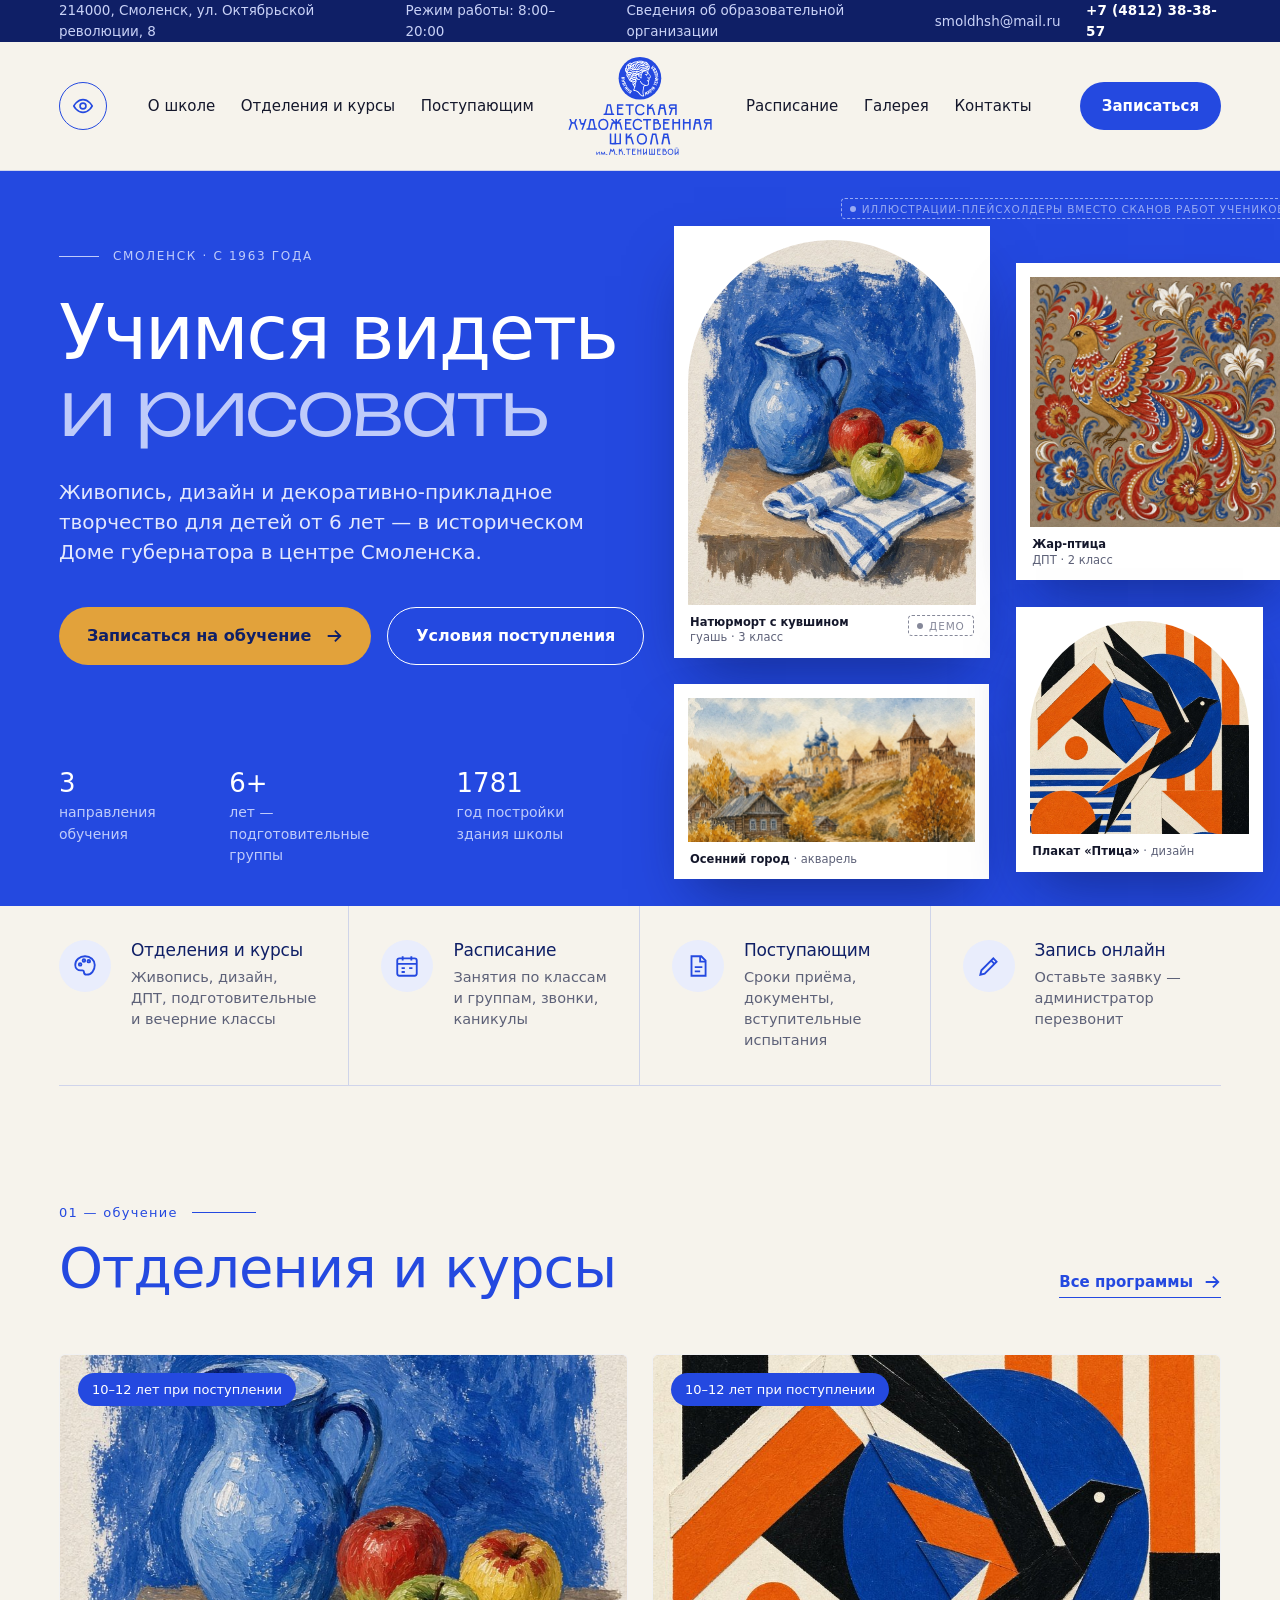
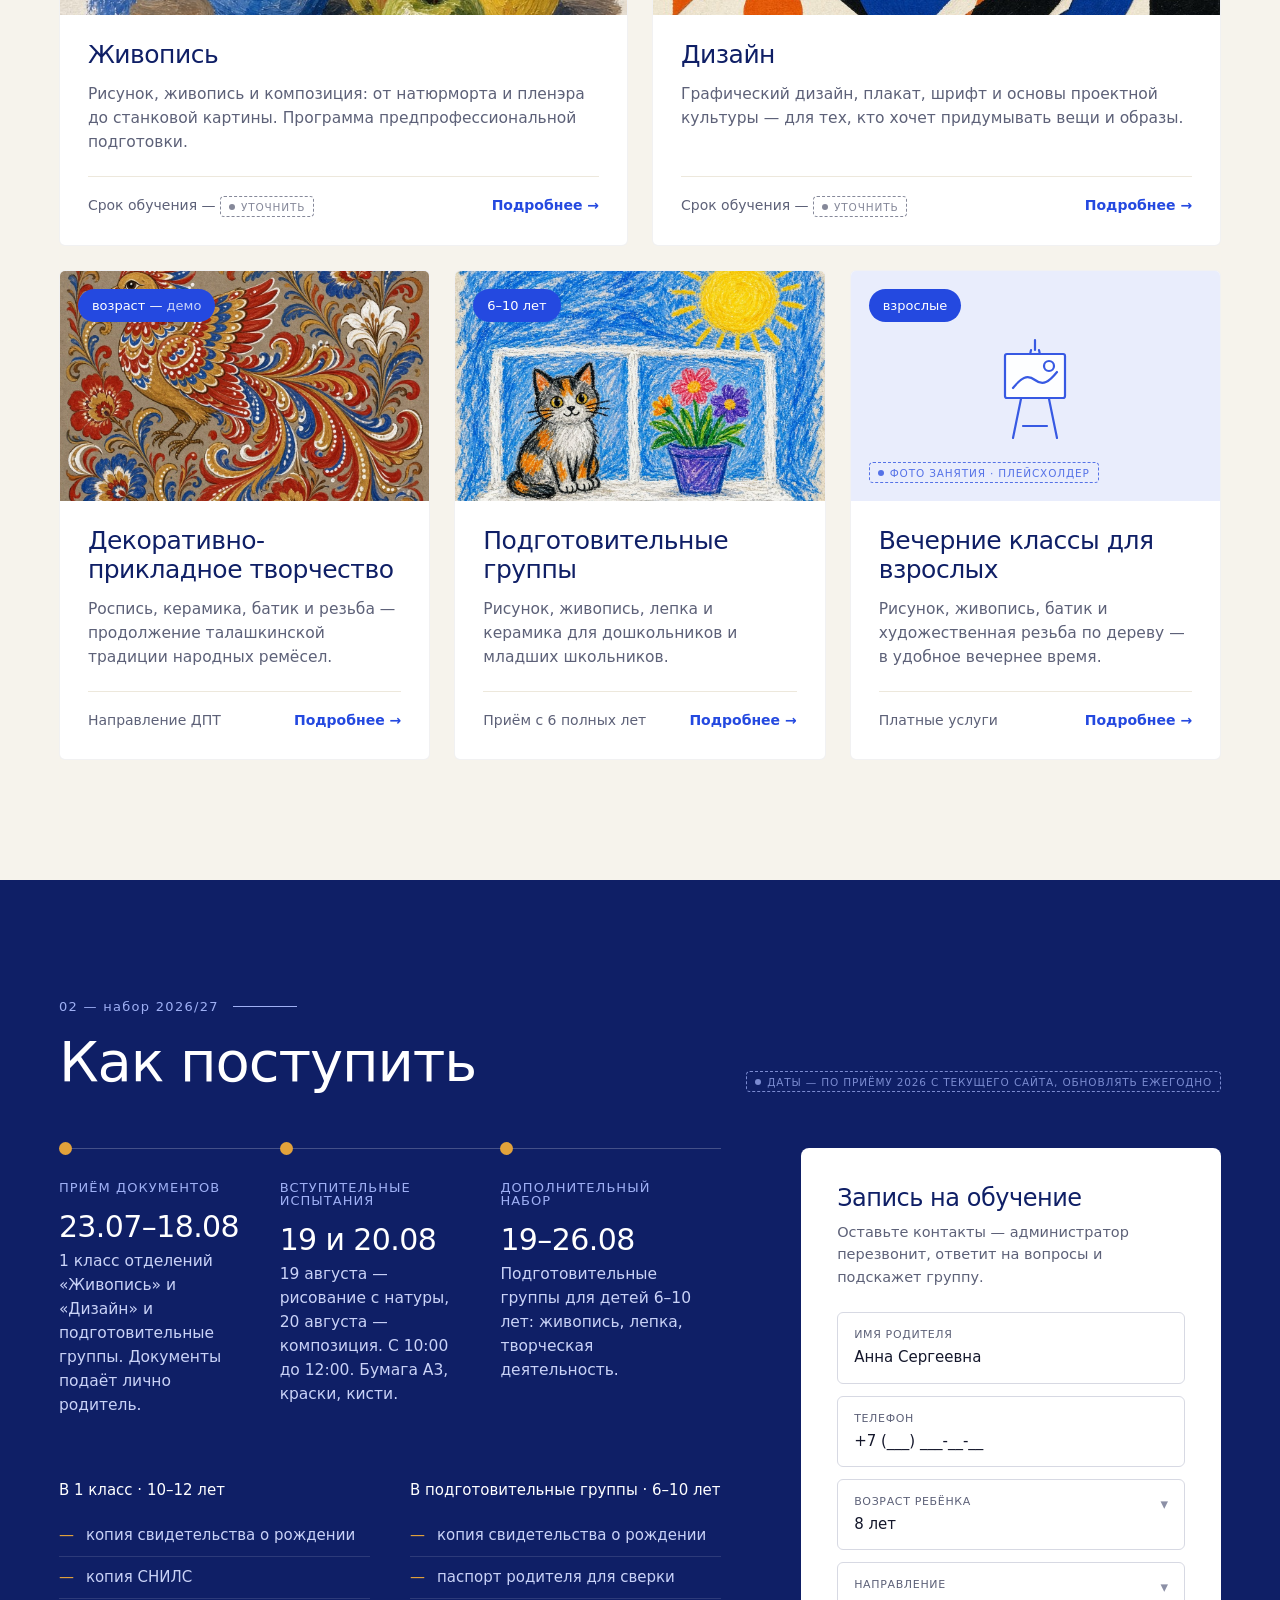
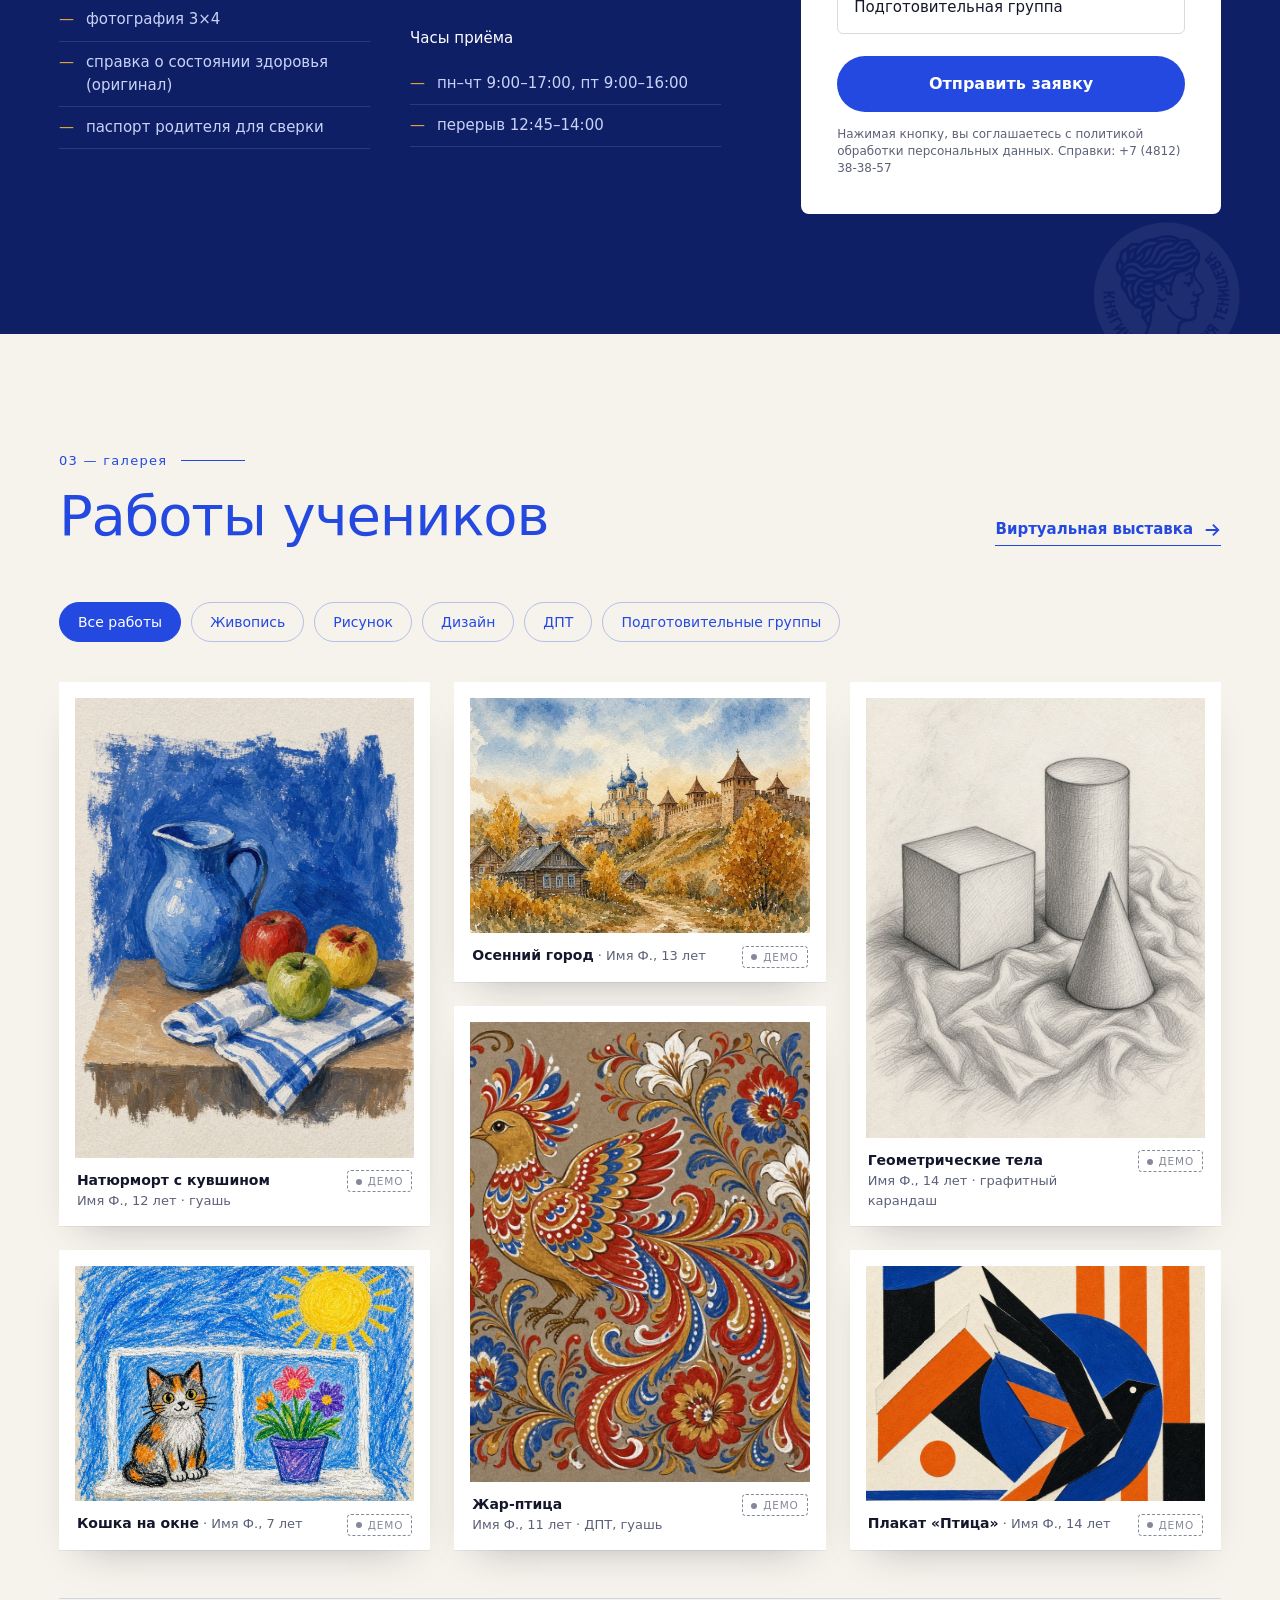
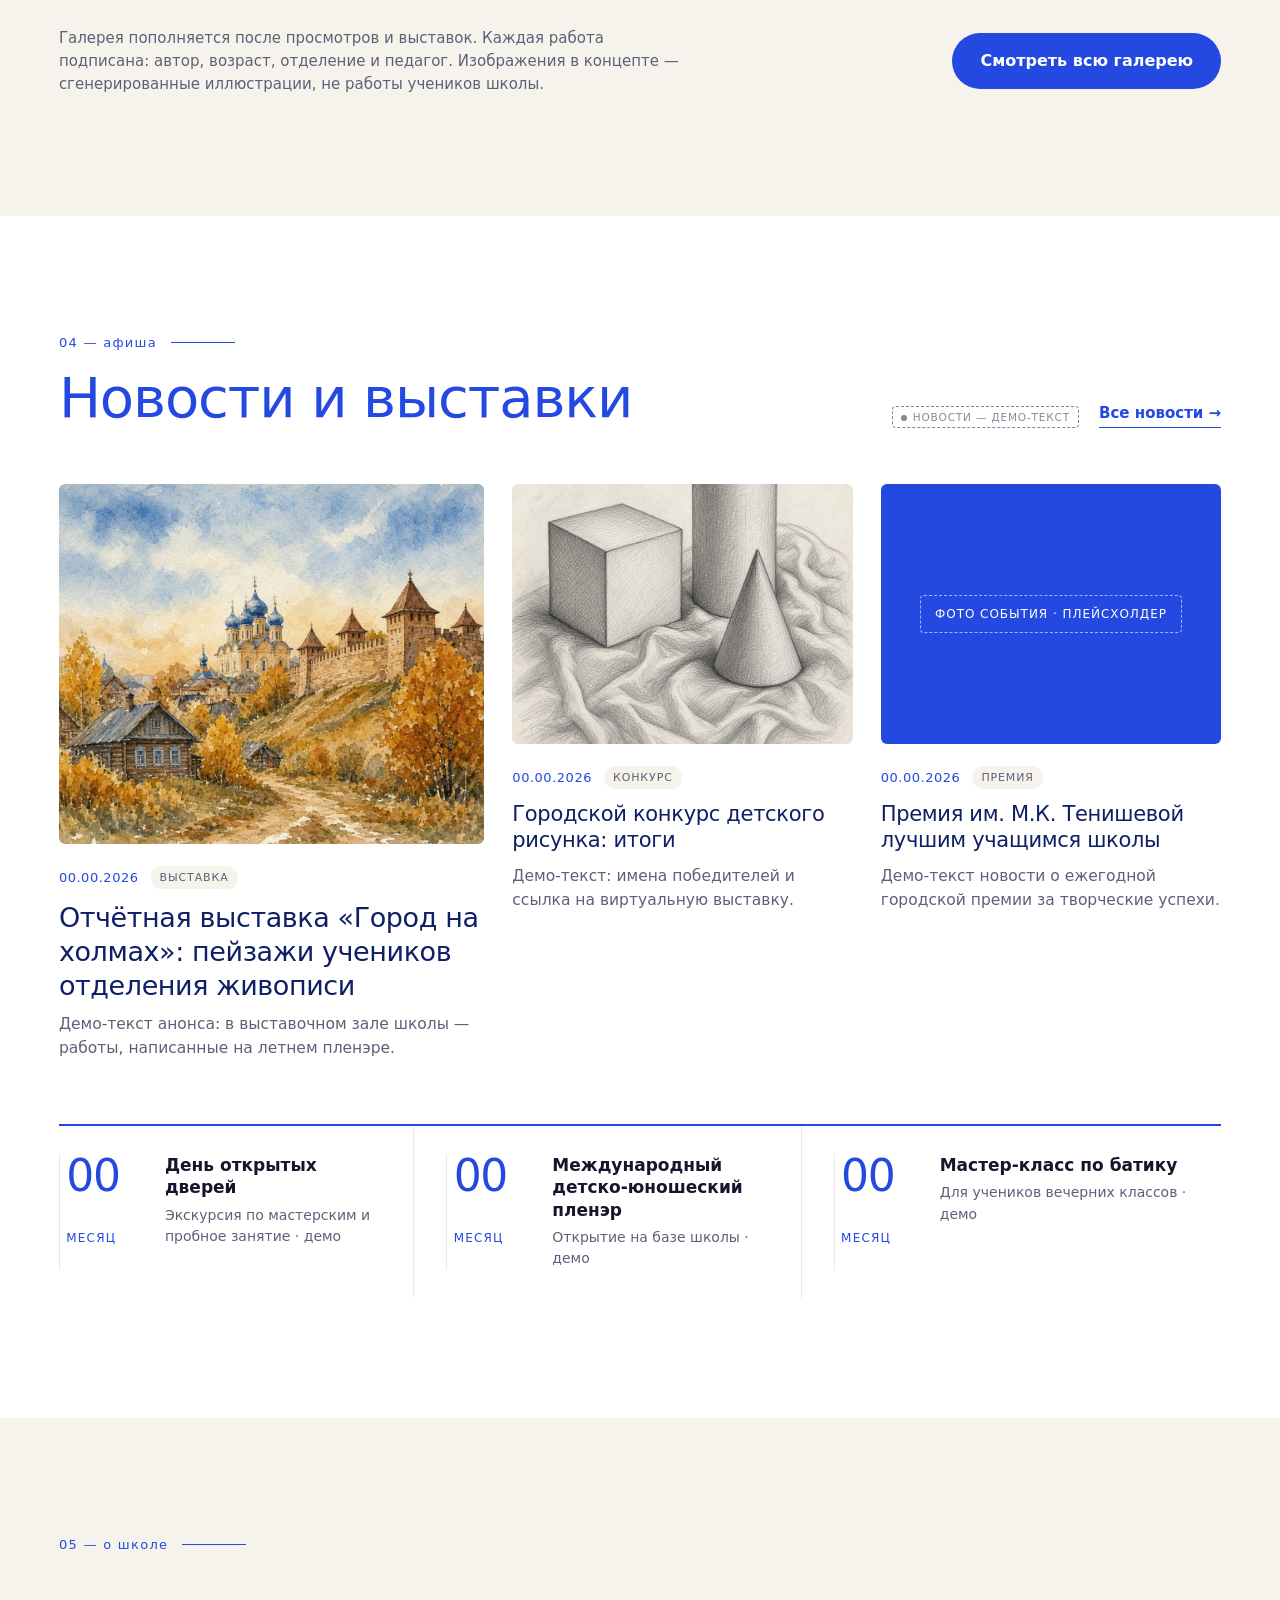
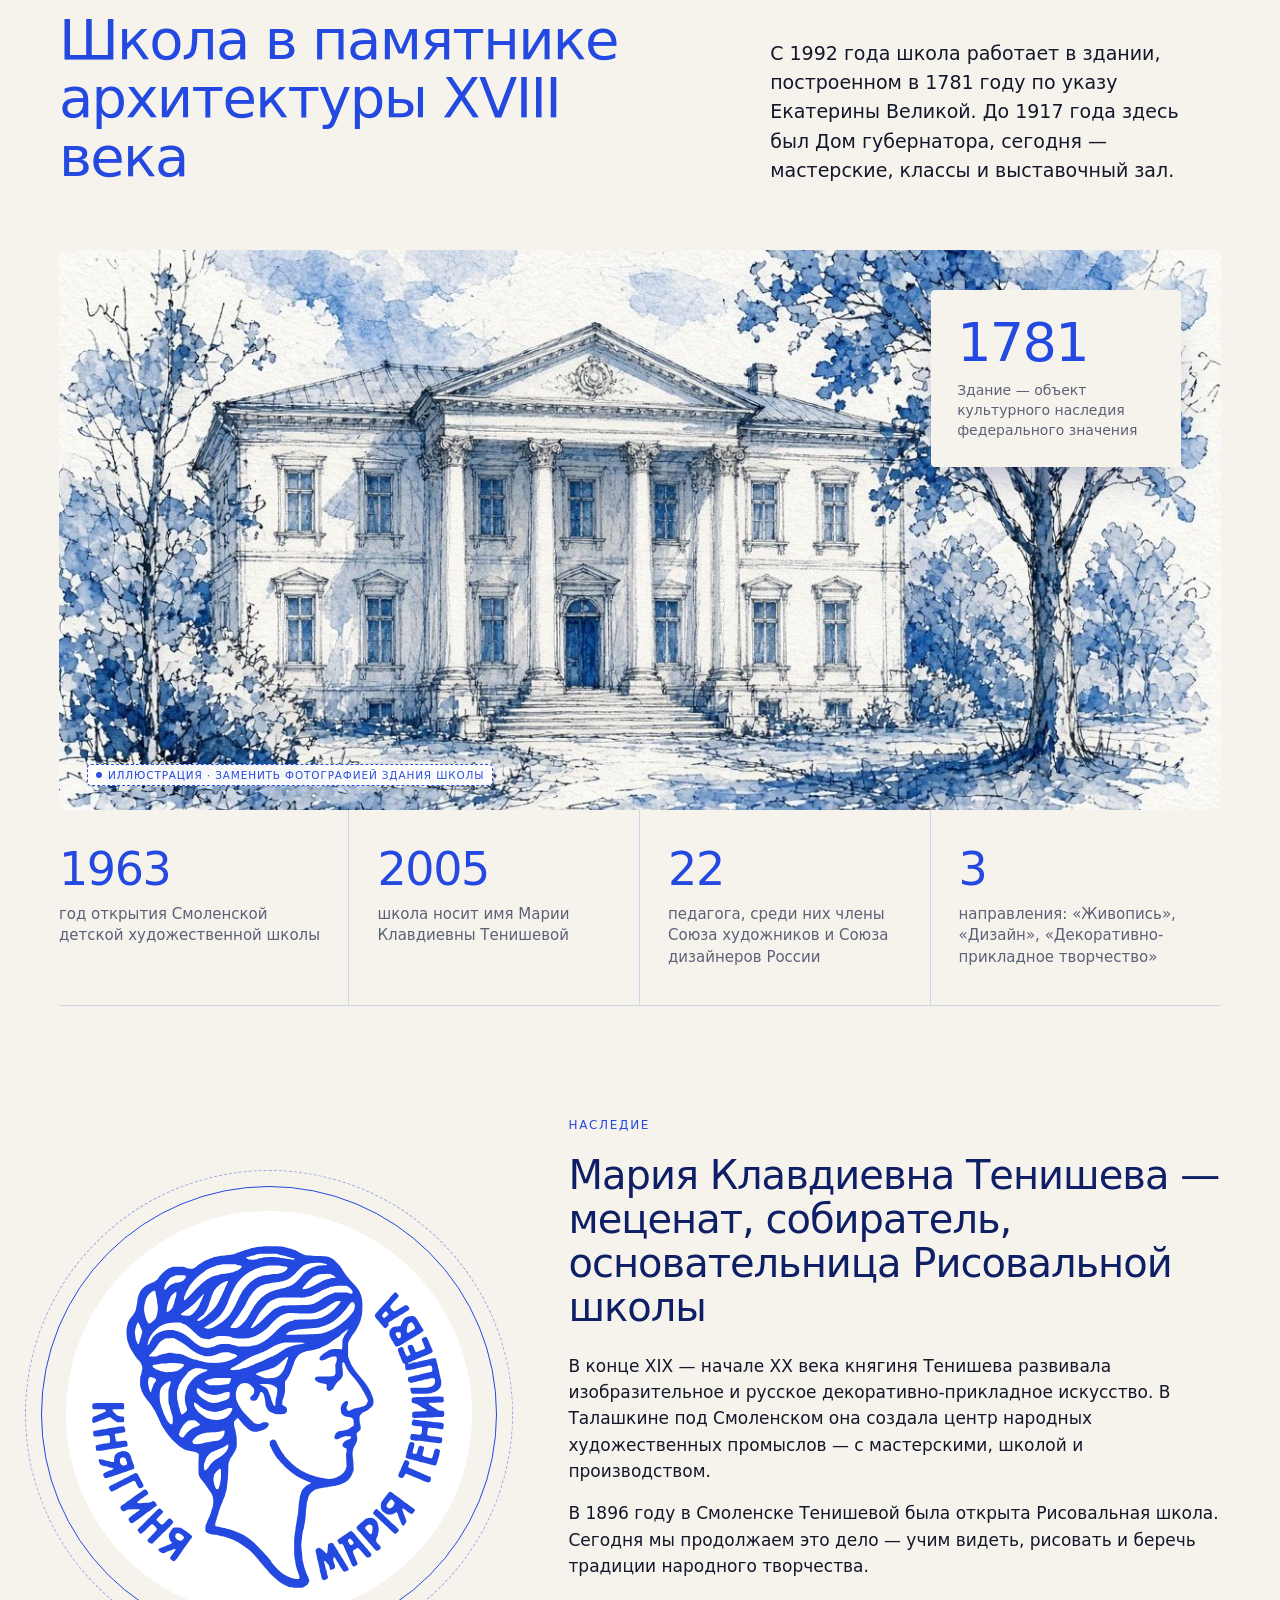
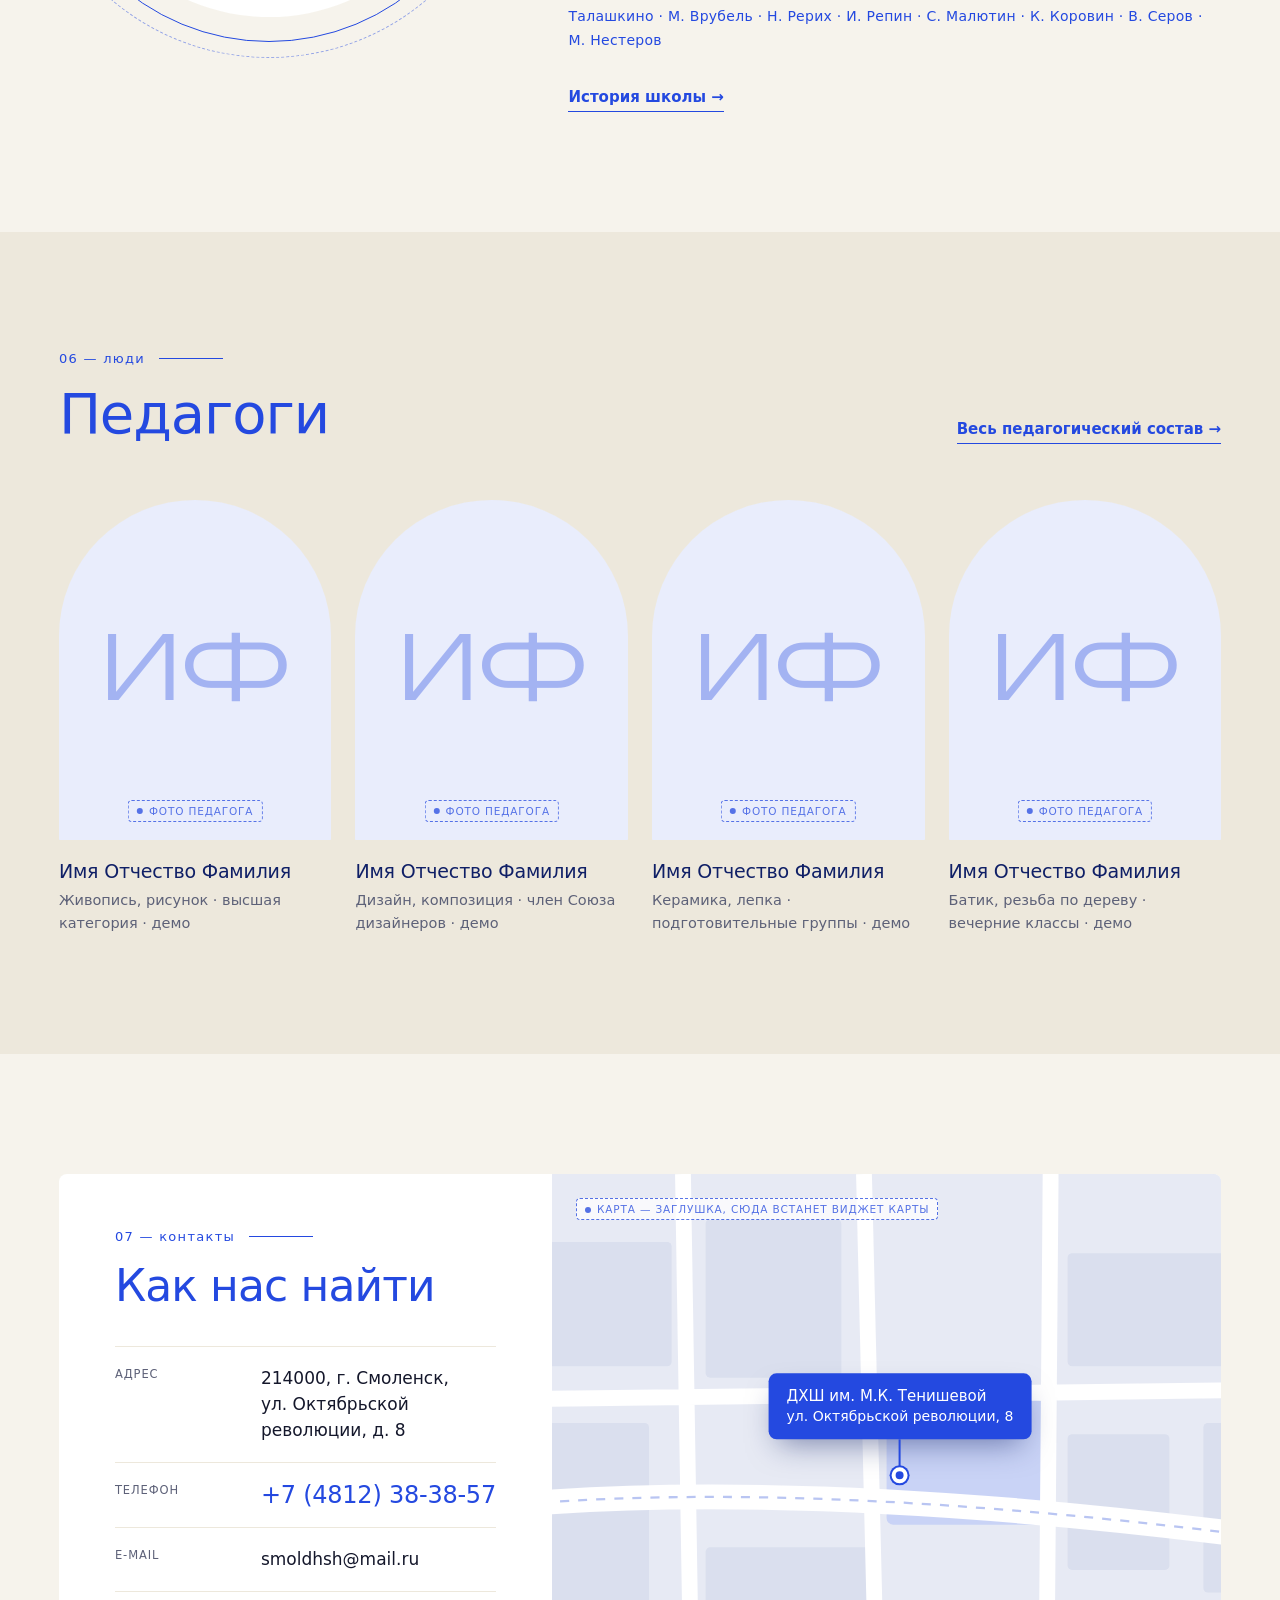
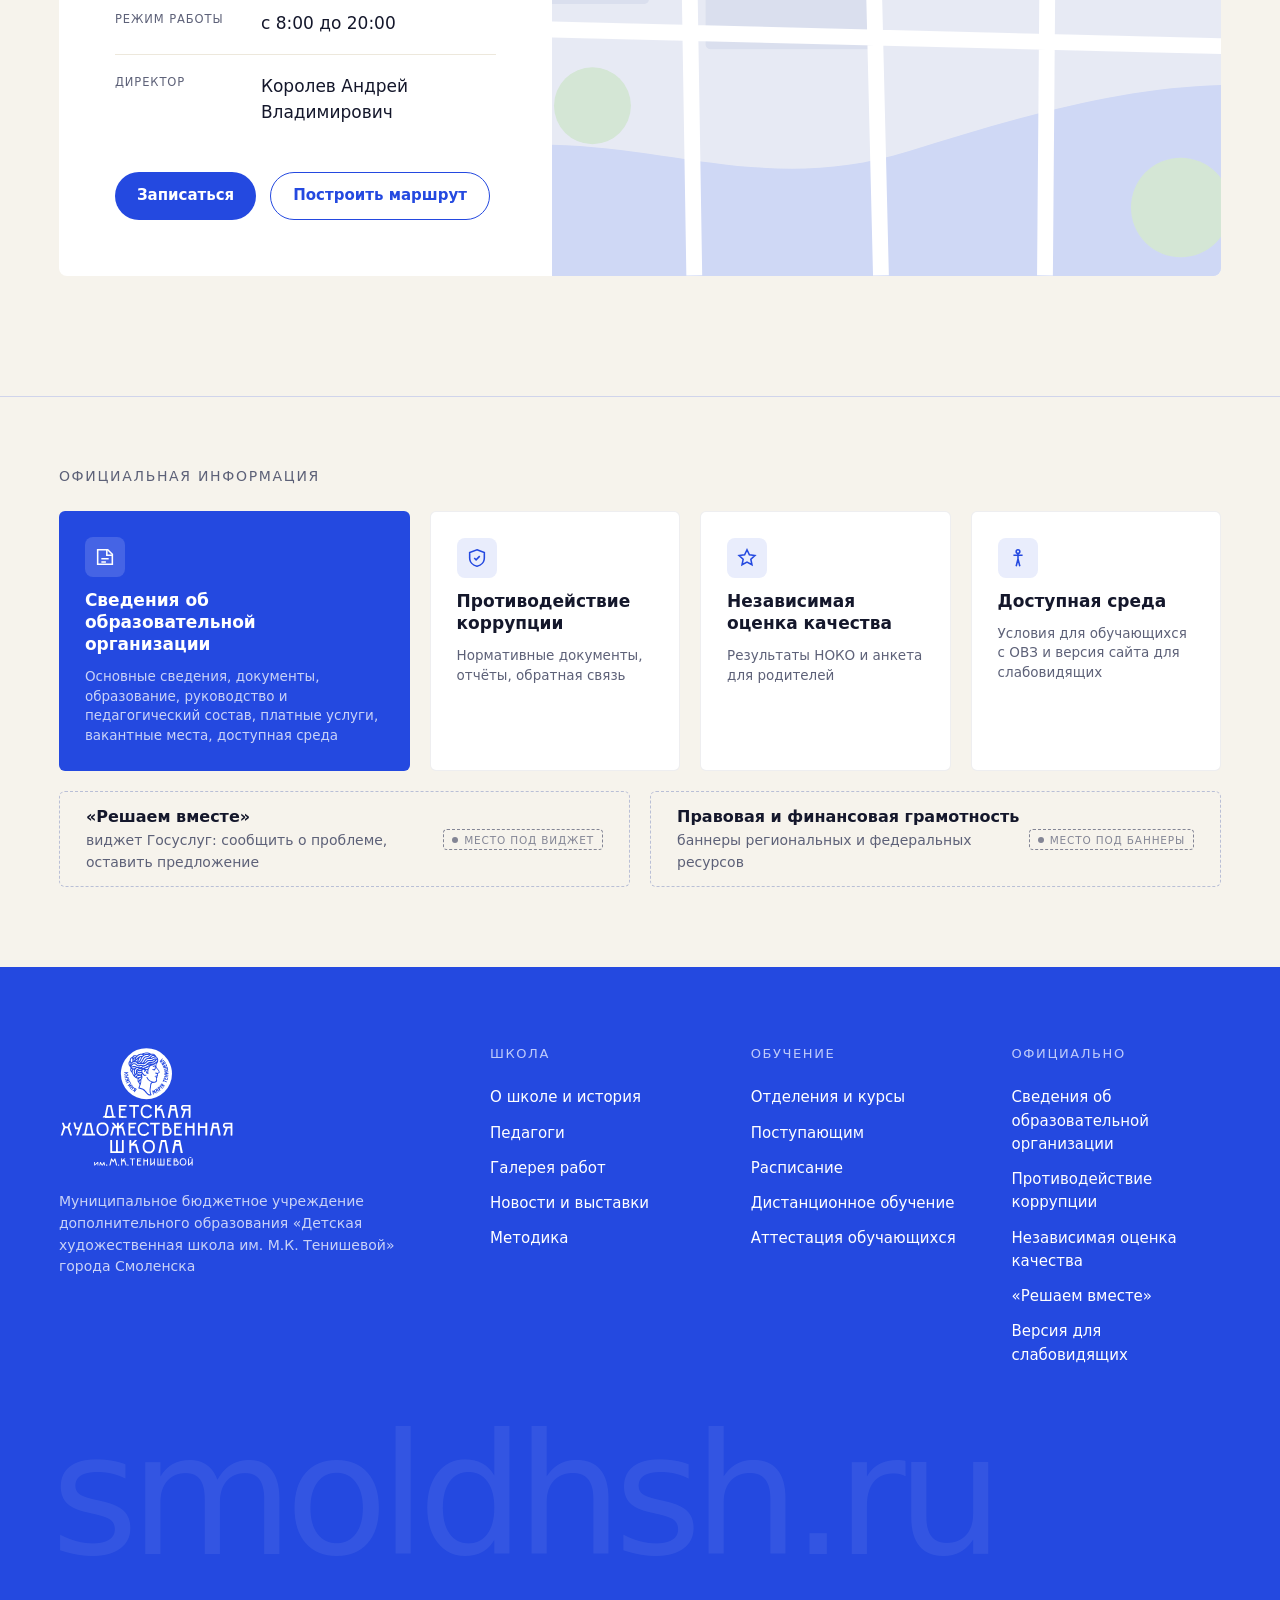
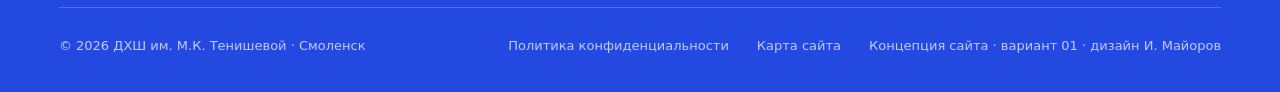
==== commit 54ce4056: "Резиновая сетка до 1920, шапка с логотипом по центру, страница расписания" ====
--- a/index.html
+++ b/index.html
@@ -2,280 +2,9 @@
 <html lang="ru">
 <head>
 <meta charset="utf-8">
-<meta name="viewport" content="width=1440">
+<meta name="viewport" content="width=device-width, initial-scale=1">
 <title>ДХШ им. М.К. Тенишевой — Смоленск · концепция главной, вариант 01</title>
-<style>
-/* ---------- Шрифты: локально, SIL OFL 1.1 ---------- */
-@font-face{font-family:"Unbounded";src:url(fonts/unbounded-cyrillic-400-normal.woff2) format("woff2");font-weight:400;unicode-range:U+0301,U+0400-045F,U+0490-0491,U+04B0-04B1,U+2116}
-@font-face{font-family:"Unbounded";src:url(fonts/unbounded-latin-400-normal.woff2) format("woff2");font-weight:400;unicode-range:U+0000-00FF,U+2000-206F,U+20AC,U+2122,U+2190-21FF}
-@font-face{font-family:"Unbounded";src:url(fonts/unbounded-cyrillic-300-normal.woff2) format("woff2");font-weight:300;unicode-range:U+0301,U+0400-045F,U+0490-0491,U+04B0-04B1,U+2116}
-@font-face{font-family:"Unbounded";src:url(fonts/unbounded-latin-300-normal.woff2) format("woff2");font-weight:300;unicode-range:U+0000-00FF,U+2000-206F,U+20AC,U+2122,U+2190-21FF}
-@font-face{font-family:"Unbounded";src:url(fonts/unbounded-cyrillic-500-normal.woff2) format("woff2");font-weight:500;unicode-range:U+0301,U+0400-045F,U+0490-0491,U+04B0-04B1,U+2116}
-@font-face{font-family:"Unbounded";src:url(fonts/unbounded-latin-500-normal.woff2) format("woff2");font-weight:500;unicode-range:U+0000-00FF,U+2000-206F,U+20AC,U+2122,U+2190-21FF}
-@font-face{font-family:"Unbounded";src:url(fonts/unbounded-cyrillic-600-normal.woff2) format("woff2");font-weight:600;unicode-range:U+0301,U+0400-045F,U+0490-0491,U+04B0-04B1,U+2116}
-@font-face{font-family:"Unbounded";src:url(fonts/unbounded-latin-600-normal.woff2) format("woff2");font-weight:600;unicode-range:U+0000-00FF,U+2000-206F,U+20AC,U+2122,U+2190-21FF}
-@font-face{font-family:"Onest";src:url(fonts/onest-cyrillic-400-normal.woff2) format("woff2");font-weight:400;unicode-range:U+0301,U+0400-045F,U+0490-0491,U+04B0-04B1,U+2116}
-@font-face{font-family:"Onest";src:url(fonts/onest-latin-400-normal.woff2) format("woff2");font-weight:400;unicode-range:U+0000-00FF,U+2000-206F,U+20AC,U+2122,U+2190-21FF}
-@font-face{font-family:"Onest";src:url(fonts/onest-cyrillic-500-normal.woff2) format("woff2");font-weight:500;unicode-range:U+0301,U+0400-045F,U+0490-0491,U+04B0-04B1,U+2116}
-@font-face{font-family:"Onest";src:url(fonts/onest-latin-500-normal.woff2) format("woff2");font-weight:500;unicode-range:U+0000-00FF,U+2000-206F,U+20AC,U+2122,U+2190-21FF}
-@font-face{font-family:"Onest";src:url(fonts/onest-cyrillic-600-normal.woff2) format("woff2");font-weight:600;unicode-range:U+0301,U+0400-045F,U+0490-0491,U+04B0-04B1,U+2116}
-@font-face{font-family:"Onest";src:url(fonts/onest-latin-600-normal.woff2) format("woff2");font-weight:600;unicode-range:U+0000-00FF,U+2000-206F,U+20AC,U+2122,U+2190-21FF}
-
-:root{
-  --blue:#2449E0; --blue-d:#1A35A8; --blue-ink:#0F1F66; --blue-50:#E9EDFC;
-  --paper:#F6F3EC; --paper-2:#EDE8DC; --white:#fff; --ink:#14172B; --muted:#5D6178;
-  --ochre:#E2A23B; --red:#D9472B;
-  --disp:"Unbounded",system-ui,sans-serif; --text:"Onest",system-ui,sans-serif;
-  --pad:80px;
-}
-*{box-sizing:border-box;margin:0;padding:0}
-html{background:var(--paper)}
-body{width:1440px;margin:0 auto;font-family:var(--text);font-size:17px;line-height:1.55;color:var(--ink);background:var(--paper);-webkit-font-smoothing:antialiased}
-a{color:inherit;text-decoration:none}
-img{display:block;max-width:100%}
-.wrap{padding:0 var(--pad)}
-.disp{font-family:var(--disp)}
-.eyebrow{font-family:var(--disp);font-size:12px;letter-spacing:.14em;text-transform:uppercase;font-weight:500}
-.tag{display:inline-flex;align-items:center;gap:6px;font:500 10.5px/1 var(--text);letter-spacing:.08em;text-transform:uppercase;padding:5px 8px 4px;border:1px dashed currentColor;border-radius:4px;opacity:.75;white-space:nowrap}
-.tag::before{content:"";width:6px;height:6px;border-radius:50%;background:currentColor}
-.btn{display:inline-flex;align-items:center;gap:14px;font:600 16px/1 var(--text);padding:20px 28px;border-radius:999px;transition:.2s;white-space:nowrap}
-.btn-ochre{background:var(--ochre);color:var(--blue-ink)}
-.btn-blue{background:var(--blue);color:#fff}
-.btn-ghost{border:1.5px solid currentColor}
-.arr{width:18px;height:18px;flex:none}
-h2.sec{font:500 56px/1.05 var(--disp);letter-spacing:-.02em;color:var(--blue)}
-.sec-head{display:grid;grid-template-columns:1fr auto;align-items:end;gap:40px;margin-bottom:56px}
-.sec-head .num{font:400 13px/1 var(--disp);color:var(--blue);letter-spacing:.1em;margin-bottom:20px;display:flex;gap:14px;align-items:center}
-.sec-head .num::after{content:"";width:64px;height:1px;background:var(--blue)}
-.link{font:600 15px/1 var(--text);color:var(--blue);display:inline-flex;gap:10px;align-items:center;border-bottom:1.5px solid currentColor;padding-bottom:6px}
-
-/* ---------- Утилитная строка + шапка ---------- */
-.util{background:var(--blue-ink);color:#C9D2F7;font-size:13.5px}
-.util .wrap{display:flex;align-items:center;gap:32px;height:40px}
-.util .sp{flex:1}
-.util a:hover{color:#fff}
-.eye{display:inline-flex;align-items:center;gap:8px;color:#fff;font-weight:500}
-.eye svg{width:22px;height:22px}
-header.top{background:var(--paper);border-bottom:1px solid rgba(36,73,224,.18);position:relative;z-index:5}
-header.top .wrap{display:flex;align-items:center;height:96px;gap:48px}
-.logo img{height:56px;width:auto}
-nav.main{display:flex;gap:26px;font:500 15px/1 var(--text);flex:1;white-space:nowrap}
-nav.main a{position:relative;padding:8px 0}
-nav.main a.on{color:var(--blue)}
-nav.main a.on::after{content:"";position:absolute;left:0;right:0;bottom:0;height:2px;background:var(--blue)}
-.hdr-right{display:flex;align-items:center;gap:22px}
-.phone{text-align:right;line-height:1.2}
-.phone b{display:block;font:600 17px/1.2 var(--text);color:var(--ink);white-space:nowrap}
-.phone span{font-size:12.5px;color:var(--muted)}
-.eye-btn{width:48px;height:48px;border-radius:50%;border:1.5px solid var(--blue);display:grid;place-items:center;color:var(--blue)}
-.eye-btn svg{width:24px;height:24px}
-.btn-sm{padding:15px 22px;font-size:15px}
-
-/* ---------- Первый экран ---------- */
-.hero{position:relative;background:var(--blue);color:#fff;height:764px;overflow:hidden}
-.hero .wrap{display:grid;grid-template-columns:640px 1fr;gap:40px;height:100%}
-.hero-copy{padding-top:76px;position:relative;z-index:2}
-.hero .eyebrow{color:#BFCBFA;display:flex;gap:14px;align-items:center}
-.hero .eyebrow i{display:block;width:40px;height:1px;background:#BFCBFA}
-.hero h1{font:500 76px/1.02 var(--disp);letter-spacing:-.035em;margin:28px 0 28px}
-.hero h1 em{font-style:normal;font-weight:300;color:#BFCBFA}
-.hero p.lead{font-size:20px;line-height:1.5;color:#E3E8FD;max-width:520px}
-.hero .cta{display:flex;gap:16px;margin-top:40px}
-.hero .btn-ghost{color:#fff}
-.hero-facts{position:absolute;left:var(--pad);bottom:44px;display:flex;gap:44px;font-size:14px;color:#BFCBFA;z-index:2}
-.hero-facts b{display:block;font:500 26px/1.1 var(--disp);color:#fff;margin-bottom:4px}
-/* развеска: арочные окна-рамы */
-.hang{position:relative;height:100%}
-.frame{position:absolute;background:#fff;padding:14px 14px 0;box-shadow:0 30px 60px -20px rgba(8,20,80,.55)}
-.frame .pic{overflow:hidden;background:var(--paper-2)}
-.frame .pic img{width:100%;height:100%;object-fit:cover}
-.frame figcaption{font:500 11.5px/1.35 var(--text);color:var(--muted);padding:10px 2px 12px;display:flex;justify-content:space-between;gap:10px}
-.frame figcaption b{color:var(--ink);font-weight:600}
-.arch .pic{border-radius:999px 999px 0 0}
-.f1{left:10px;top:56px;width:300px}.f1 .pic{height:380px}
-.f2{left:340px;top:96px;width:260px}.f2 .pic{height:260px}
-.f3{left:10px;top:530px;width:300px}.f3 .pic{height:150px}
-.f4{left:340px;top:446px;width:230px}.f4 .pic{height:224px}
-.medal{position:absolute;right:-150px;top:-120px;width:520px;opacity:.10;z-index:0}
-.hero-note{position:absolute;right:var(--pad);top:22px;font-size:11.5px;color:#9FB0F5;z-index:3}
-
-/* ---------- Быстрые маршруты ---------- */
-.routes{position:relative;z-index:4;margin-top:-1px;background:var(--paper)}
-.routes .grid{display:grid;grid-template-columns:repeat(4,1fr);border-bottom:1px solid rgba(36,73,224,.18)}
-.route{padding:34px 32px 34px 0;display:flex;gap:20px;align-items:flex-start;border-right:1px solid rgba(36,73,224,.18);padding-left:32px}
-.route:first-child{padding-left:0}
-.route:last-child{border-right:0}
-.route .ic{width:52px;height:52px;border-radius:50%;background:var(--blue-50);color:var(--blue);display:grid;place-items:center;flex:none}
-.route .ic svg{width:26px;height:26px}
-.route h3{font:500 17px/1.25 var(--disp);color:var(--blue-ink);margin-bottom:6px;letter-spacing:-.01em}
-.route p{font-size:14.5px;color:var(--muted);line-height:1.45}
-
-section{padding:120px 0}
-
-/* ---------- Отделения ---------- */
-.deps{display:grid;grid-template-columns:repeat(6,1fr);gap:24px}
-.dep{grid-column:span 2;background:#fff;border-radius:6px;overflow:hidden;display:flex;flex-direction:column;border:1px solid rgba(20,23,43,.06)}
-.dep.wide{grid-column:span 3}
-.dep .ph{height:230px;position:relative;overflow:hidden}
-.dep.wide .ph{height:260px}
-.dep .ph img{width:100%;height:100%;object-fit:cover}
-.dep .age{position:absolute;left:18px;top:18px;background:var(--blue);color:#fff;font:500 13px/1 var(--disp);padding:10px 14px;border-radius:999px}
-.dep .body{padding:26px 28px 28px;display:flex;flex-direction:column;flex:1}
-.dep h3{font:500 25px/1.15 var(--disp);color:var(--blue-ink);letter-spacing:-.02em;margin-bottom:12px}
-.dep p{font-size:15.5px;color:var(--muted);flex:1}
-.dep .meta{display:flex;justify-content:space-between;align-items:center;margin-top:22px;padding-top:18px;border-top:1px solid var(--paper-2);font-size:14px}
-.dep .meta span{color:var(--muted)}
-.dep .meta a{color:var(--blue);font-weight:600;display:flex;gap:8px;align-items:center}
-.ph-solid{display:grid;place-items:center;background:var(--blue-50);color:var(--blue)}
-.ph-solid svg{width:120px;height:120px;opacity:.9}
-
-/* ---------- Поступление ---------- */
-.admit{background:var(--blue-ink);color:#fff;position:relative;overflow:hidden}
-.admit h2.sec{color:#fff}
-.admit .sec-head .num{color:#9FB0F5}.admit .sec-head .num::after{background:#9FB0F5}
-.admit-grid{display:grid;grid-template-columns:1fr 420px;gap:80px}
-.timeline{display:grid;grid-template-columns:repeat(3,1fr);gap:0;border-top:1px solid rgba(255,255,255,.22)}
-.step{padding:32px 28px 0 0;position:relative}
-.step::before{content:"";position:absolute;top:-7px;left:0;width:13px;height:13px;border-radius:50%;background:var(--ochre)}
-.step .d{font:500 30px/1.1 var(--disp);letter-spacing:-.02em;margin-bottom:6px}
-.step .m{font:400 13px/1 var(--disp);color:#9FB0F5;letter-spacing:.08em;text-transform:uppercase;margin-bottom:16px}
-.step p{font-size:15.5px;color:#C9D2F7}
-.admit-cols{display:grid;grid-template-columns:1fr 1fr;gap:40px;margin-top:64px}
-.admit-cols h4{font:500 15px/1.3 var(--disp);margin-bottom:14px;color:#fff}
-.admit-cols ul{list-style:none;font-size:15px;color:#C9D2F7}
-.admit-cols li{padding:9px 0;border-bottom:1px solid rgba(255,255,255,.12);display:flex;gap:12px}
-.admit-cols li::before{content:"—";color:var(--ochre)}
-.signup{background:#fff;color:var(--ink);border-radius:8px;padding:36px;align-self:start}
-.signup h3{font:500 24px/1.2 var(--disp);color:var(--blue-ink);margin-bottom:8px;letter-spacing:-.02em}
-.signup p.s{font-size:14.5px;color:var(--muted);margin-bottom:24px}
-.field{border:1px solid #D7D9E3;border-radius:6px;padding:13px 16px;margin-bottom:12px;font-size:15px;color:#8C90A6;display:flex;justify-content:space-between}
-.field small{font-size:11px;color:var(--muted);text-transform:uppercase;letter-spacing:.06em;display:block;margin-bottom:3px}
-.field div{display:flex;flex-direction:column}
-.field b{font-weight:400;color:var(--ink)}
-.signup .btn{width:100%;justify-content:center;margin-top:10px}
-.signup .fine{font-size:12px;color:var(--muted);margin-top:14px;line-height:1.45}
-.admit .medal2{position:absolute;right:-200px;bottom:-260px;width:620px;opacity:.06}
-.admit .tag{color:#9FB0F5}
-
-/* ---------- Галерея ---------- */
-.gal-filters{display:flex;gap:10px;margin-bottom:40px}
-.chip{font:500 14px/1 var(--text);padding:12px 18px;border-radius:999px;border:1px solid rgba(36,73,224,.3);color:var(--blue)}
-.chip.on{background:var(--blue);color:#fff;border-color:var(--blue)}
-.salon{display:grid;grid-template-columns:repeat(12,1fr);grid-template-rows:300px 220px 300px;gap:24px}
-.w{background:#fff;padding:16px 16px 0;display:flex;flex-direction:column;box-shadow:0 1px 0 rgba(20,23,43,.06),0 18px 40px -24px rgba(20,23,43,.35)}
-.w .pic{flex:1;overflow:hidden;min-height:0}
-.w .pic img{width:100%;height:100%;object-fit:cover}
-.w figcaption{display:flex;justify-content:space-between;align-items:baseline;gap:12px;padding:12px 2px 14px;font-size:13px;color:var(--muted)}
-.w figcaption b{font-weight:600;color:var(--ink);font-size:14px}
-.g1{grid-column:1/5;grid-row:1/3}
-.g2{grid-column:5/9;grid-row:1/2}
-.g3{grid-column:9/13;grid-row:1/3}
-.g4{grid-column:5/9;grid-row:2/4}
-.g5{grid-column:1/5;grid-row:3/4}
-.g6{grid-column:9/13;grid-row:3/4}
-.gal-foot{display:flex;justify-content:space-between;align-items:center;margin-top:48px;padding-top:28px;border-top:1px solid rgba(36,73,224,.18)}
-.gal-foot p{font-size:15px;color:var(--muted);max-width:640px}
-
-/* ---------- Афиша ---------- */
-.news{background:#fff}
-.news-grid{display:grid;grid-template-columns:1.25fr 1fr 1fr;gap:28px}
-.card{display:flex;flex-direction:column}
-.card .ph{height:260px;border-radius:6px;overflow:hidden;position:relative;margin-bottom:22px}
-.card.big .ph{height:360px}
-.card .ph img{width:100%;height:100%;object-fit:cover}
-.card .date{font:500 13px/1 var(--disp);color:var(--blue);letter-spacing:.04em;display:flex;gap:12px;align-items:center;margin-bottom:12px}
-.card .date span{font:500 11px/1 var(--text);letter-spacing:.08em;text-transform:uppercase;color:var(--muted);background:var(--paper);padding:6px 9px;border-radius:999px}
-.card h3{font:500 21px/1.25 var(--disp);letter-spacing:-.015em;color:var(--blue-ink);margin-bottom:10px}
-.card.big h3{font-size:27px}
-.card p{font-size:15.5px;color:var(--muted)}
-.ph-pattern{background:var(--blue);display:grid;place-items:center;color:#fff}
-.ph-pattern .lab{font:500 12px/1.4 var(--text);letter-spacing:.08em;text-transform:uppercase;border:1px dashed rgba(255,255,255,.6);padding:10px 14px;border-radius:4px}
-.events{margin-top:64px;display:grid;grid-template-columns:repeat(3,1fr);gap:0;border-top:2px solid var(--blue)}
-.ev{padding:28px 32px 28px 0;display:grid;grid-template-columns:88px 1fr;gap:18px;border-right:1px solid var(--paper-2);margin-right:32px}
-.ev:last-child{border-right:0;margin-right:0}
-.ev .day{font:500 44px/1 var(--disp);color:var(--blue);letter-spacing:-.03em}
-.ev .day small{display:block;font:400 12px/1 var(--disp);letter-spacing:.1em;text-transform:uppercase;margin-top:8px}
-.ev h4{font:600 17px/1.3 var(--text);margin-bottom:6px}
-.ev p{font-size:14px;color:var(--muted)}
-
-/* ---------- О школе ---------- */
-.about-top{display:grid;grid-template-columns:7fr 5fr;gap:80px;align-items:end}
-.about h2.big{font:500 56px/1.04 var(--disp);letter-spacing:-.03em;color:var(--blue)}
-.about .intro{font-size:19px;line-height:1.55;color:var(--ink)}
-.bld{margin-top:64px;position:relative;border-radius:6px;overflow:hidden;height:560px}
-.bld img{width:100%;height:100%;object-fit:cover}
-.bld .cap{position:absolute;left:28px;bottom:24px}
-.bld .stamp{position:absolute;right:40px;top:40px;width:250px;background:var(--paper);padding:26px;border-radius:4px;box-shadow:0 20px 40px -20px rgba(15,31,102,.4)}
-.stamp .y{font:500 54px/1 var(--disp);color:var(--blue);letter-spacing:-.03em}
-.stamp p{font-size:14px;color:var(--muted);margin-top:10px;line-height:1.45}
-.facts{display:grid;grid-template-columns:repeat(4,1fr);margin-top:0;border-bottom:1px solid rgba(36,73,224,.18)}
-.fact{padding:36px 28px 36px 0;border-right:1px solid rgba(36,73,224,.18);padding-left:28px}
-.fact:first-child{padding-left:0}.fact:last-child{border-right:0}
-.fact b{display:block;font:500 46px/1 var(--disp);color:var(--blue);letter-spacing:-.03em;margin-bottom:12px}
-.fact span{font-size:15px;color:var(--muted);display:block;line-height:1.45}
-.heritage{display:grid;grid-template-columns:420px 1fr;gap:80px;margin-top:110px;align-items:center}
-.heritage .em{position:relative;width:420px;height:420px}
-.heritage .em img{width:100%;height:100%}
-.heritage .em::after{content:"";position:absolute;inset:-18px;border:1px solid var(--blue);border-radius:50%}
-.heritage .em::before{content:"";position:absolute;inset:-34px;border:1px dashed rgba(36,73,224,.45);border-radius:50%}
-.heritage h3{font:500 40px/1.1 var(--disp);color:var(--blue-ink);letter-spacing:-.025em;margin:18px 0 24px}
-.heritage p{font-size:17px;color:var(--ink);margin-bottom:16px;max-width:680px}
-.heritage .names{font:400 14px/1.7 var(--disp);color:var(--blue);letter-spacing:.02em;margin:26px 0 30px;max-width:680px}
-.heritage .eyebrow{color:var(--blue)}
-
-/* ---------- Педагоги ---------- */
-.teach{background:var(--paper-2)}
-.t-grid{display:grid;grid-template-columns:repeat(4,1fr);gap:24px}
-.t .ph{height:340px;border-radius:999px 999px 6px 6px;background:var(--blue-50);display:grid;place-items:center;position:relative;overflow:hidden;margin-bottom:20px}
-.t .ph .ini{font:300 88px/1 var(--disp);color:var(--blue);opacity:.35}
-.t .ph .tag{position:absolute;bottom:18px;left:50%;transform:translateX(-50%);color:var(--blue)}
-.t h4{font:500 19px/1.25 var(--disp);color:var(--blue-ink);letter-spacing:-.01em;margin-bottom:6px}
-.t p{font-size:14.5px;color:var(--muted)}
-
-/* ---------- Контакты ---------- */
-.contacts .grid{display:grid;grid-template-columns:5fr 7fr;gap:0;border-radius:8px;overflow:hidden;background:#fff}
-.c-info{padding:56px}
-.c-info h2.sec{font-size:44px;margin-bottom:36px}
-.c-row{padding:18px 0;border-top:1px solid var(--paper-2);display:grid;grid-template-columns:130px 1fr;gap:16px}
-.c-row small{font:500 11.5px/1.6 var(--text);text-transform:uppercase;letter-spacing:.08em;color:var(--muted)}
-.c-row b{font-weight:500;font-size:17px}
-.c-row b.xl{font:500 24px/1.2 var(--disp);color:var(--blue);letter-spacing:-.01em;white-space:nowrap}
-.map{position:relative;background:#E7EAF4;min-height:620px;overflow:hidden}
-.map svg{position:absolute;inset:0;width:100%;height:100%}
-.pin{position:absolute;left:52%;top:44%;transform:translate(-50%,-100%);display:flex;flex-direction:column;align-items:center}
-.pin .bub{background:var(--blue);color:#fff;font:500 14px/1.3 var(--text);padding:14px 18px;border-radius:8px;white-space:nowrap;box-shadow:0 14px 30px -10px rgba(15,31,102,.5)}
-.pin .bub b{font-family:var(--disp);font-weight:500;display:block;font-size:15px}
-.pin .stem{width:2px;height:28px;background:var(--blue)}
-.pin .dot{width:16px;height:16px;border-radius:50%;background:var(--blue);border:4px solid #fff;box-shadow:0 0 0 2px var(--blue)}
-.map .tag{position:absolute;left:24px;top:24px;color:var(--blue);background:#fff}
-
-/* ---------- Обязательные ссылки ---------- */
-.must{padding:72px 0 80px;border-top:1px solid rgba(36,73,224,.18)}
-.must h3{font:500 14px/1 var(--disp);letter-spacing:.12em;text-transform:uppercase;color:var(--muted);margin-bottom:28px}
-.must-grid{display:grid;grid-template-columns:1.4fr 1fr 1fr 1fr;gap:20px}
-.mc{background:#fff;border-radius:6px;padding:26px;display:flex;flex-direction:column;gap:12px;min-height:170px;border:1px solid rgba(20,23,43,.07)}
-.mc .ico{width:40px;height:40px;border-radius:8px;background:var(--blue-50);color:var(--blue);display:grid;place-items:center}
-.mc .ico svg{width:22px;height:22px}
-.mc h4{font:600 17px/1.3 var(--text)}
-.mc p{font-size:13.5px;color:var(--muted);line-height:1.45}
-.mc.svedenia{background:var(--blue);color:#fff;border:0}
-.mc.svedenia .ico{background:rgba(255,255,255,.15);color:#fff}
-.mc.svedenia p{color:#C9D2F7}
-.gosweb{display:flex;gap:20px;margin-top:20px}
-.gw{flex:1;height:96px;border:1.5px dashed #B9BFD6;border-radius:6px;display:flex;align-items:center;justify-content:space-between;padding:0 26px;font-size:14px;color:var(--muted)}
-.gw b{color:var(--ink);font-weight:600;font-size:16px;display:block}
-
-/* ---------- Подвал ---------- */
-footer{background:var(--blue);color:#fff;padding:80px 0 36px;position:relative;overflow:hidden}
-.f-top{display:grid;grid-template-columns:380px repeat(3,1fr);gap:48px}
-.f-top .lg img{height:96px;width:auto}
-.f-top .lg p{font-size:14px;color:#C9D2F7;margin-top:24px;line-height:1.55}
-.f-col h5{font:500 13px/1 var(--disp);letter-spacing:.12em;text-transform:uppercase;color:#BFCBFA;margin-bottom:20px}
-.f-col a{display:block;font-size:15px;padding:6px 0;color:#fff}
-.f-bot{display:flex;justify-content:space-between;margin-top:64px;padding-top:28px;border-top:1px solid rgba(255,255,255,.2);font-size:13px;color:#BFCBFA}
-.f-bot div{display:flex;gap:28px}
-.f-big{font:500 168px/0.8 var(--disp);letter-spacing:-.05em;color:rgba(255,255,255,.07);white-space:nowrap;margin:56px 0 -20px -8px}
-</style>
+<link rel="stylesheet" href="css/site.css">
 </head>
 <body>
 
@@ -284,26 +13,21 @@
   <span>214000, Смоленск, ул. Октябрьской революции, 8</span>
   <span>Режим работы: 8:00–20:00</span>
   <span class="sp"></span>
+  <a href="#">Сведения об образовательной организации</a>
   <a href="#">smoldhsh@mail.ru</a>
-  <a href="#">Сведения об образовательной организации</a>
-  <a class="eye" href="#"><svg viewBox="0 0 24 24" fill="none" stroke="currentColor" stroke-width="1.8"><path d="M2 12s3.6-7 10-7 10 7 10 7-3.6 7-10 7S2 12 2 12Z"/><circle cx="12" cy="12" r="3.2"/></svg>Версия для слабовидящих</a>
+  <a class="ph-top" href="#">+7 (4812) 38-38-57</a>
 </div></div>
 
-<!-- ========== Шапка ========== -->
+<!-- ========== Шапка: логотип по центру, меню 3 + 3 ========== -->
 <header class="top"><div class="wrap">
-  <a class="logo" href="#"><img src="img/lockup-blue.svg" alt="Детская художественная школа им. М.К. Тенишевой"></a>
-  <nav class="main">
-    <a href="#" class="on">О школе</a>
-    <a href="#">Отделения и курсы</a>
-    <a href="#">Поступающим</a>
-    <a href="#">Расписание</a>
-    <a href="#">Галерея</a>
-    <a href="#">Контакты</a>
-  </nav>
-  <div class="hdr-right">
-    <div class="phone"><b>+7 (4812) 38-38-57</b><span>приёмная, пн–пт</span></div>
-    <a class="eye-btn" href="#" title="Версия для слабовидящих" aria-label="Версия для слабовидящих"><svg viewBox="0 0 24 24" fill="none" stroke="currentColor" stroke-width="1.8"><path d="M2 12s3.6-7 10-7 10 7 10 7-3.6 7-10 7S2 12 2 12Z"/><circle cx="12" cy="12" r="3.2"/></svg></a>
-    <a class="btn btn-blue btn-sm" href="#signup">Записаться</a>
+  <div class="h-side l">
+    <a class="eye-btn" href="#" title="Версия для слабовидящих" aria-label="Версия для слабовидящих"><svg viewBox="0 0 24 24" fill="none" stroke="currentColor" stroke-width="1.8"><path d="M2 12s3.6-7 10-7 10 7 10 7-3.6 7-10 7S2 12 2 12Z"/><circle cx="12" cy="12" r="3.2"/></svg><span class="lbl">Для слабовидящих</span></a>
+    <nav class="main"><a href="index.html#about">О школе</a><a href="index.html#deps">Отделения и курсы</a><a href="index.html#admit">Поступающим</a></nav>
+  </div>
+  <a class="logo" href="index.html"><img src="img/logo-vertical-blue.svg" alt="Детская художественная школа им. М.К. Тенишевой"></a>
+  <div class="h-side r">
+    <nav class="main"><a href="schedule.html">Расписание</a><a href="index.html#gallery">Галерея</a><a href="index.html#contacts">Контакты</a></nav>
+    <a class="btn btn-blue btn-sm" href="index.html#signup">Записаться</a>
   </div>
 </div></header>
 
@@ -319,26 +43,36 @@
         <a class="btn btn-ochre" href="#signup">Записаться на обучение <svg class="arr" viewBox="0 0 20 20" fill="none" stroke="currentColor" stroke-width="2"><path d="M3 10h13M11 4l6 6-6 6"/></svg></a>
         <a class="btn btn-ghost" href="#admit">Условия поступления</a>
       </div>
-    </div>
-    <div class="hang">
-      <figure class="frame arch f1"><div class="pic"><img src="img/work-stilllife.jpg" alt=""></div><figcaption><span><b>Натюрморт с кувшином</b><br>гуашь · 3 класс</span><span class="tag" style="align-self:start">демо</span></figcaption></figure>
-      <figure class="frame f2"><div class="pic"><img src="img/work-firebird.jpg" alt=""></div><figcaption><span><b>Жар-птица</b><br>ДПТ · 2 класс</span></figcaption></figure>
-      <figure class="frame f3"><div class="pic"><img src="img/work-landscape.jpg" alt=""></div><figcaption><span><b>Осенний город</b> · акварель</span></figcaption></figure>
-      <figure class="frame arch f4"><div class="pic"><img src="img/work-poster.jpg" alt=""></div><figcaption><span><b>Плакат «Птица»</b> · дизайн</span></figcaption></figure>
-    </div>
-  </div>
-  <div class="hero-facts">
+      <div class="hero-facts">
     <div><b>3</b>направления обучения</div>
     <div><b>6+</b>лет — подготовительные группы</div>
     <div><b>1781</b>год постройки здания школы</div>
   </div>
-  <div class="hero-note"><span class="tag" style="color:#BFCBFA">иллюстрации-плейсхолдеры вместо сканов работ учеников</span></div>
+    </div>
+    <div class="hang">
+      <div class="hero-note"><span class="tag" style="color:#BFCBFA">иллюстрации-плейсхолдеры вместо сканов работ учеников</span></div>
+      <div class="hang-in">
+      <div class="col c1">
+        <figure class="frame arch f1"><div class="pic"><img src="img/work-stilllife.jpg" alt=""></div><figcaption><span><b>Натюрморт с кувшином</b><br>гуашь · 3 класс</span><span class="tag" style="align-self:start">демо</span></figcaption></figure>
+        <figure class="frame f3"><div class="pic"><img src="img/work-landscape.jpg" alt=""></div><figcaption><span><b>Осенний город</b> · акварель</span></figcaption></figure>
+      </div>
+      <div class="col c2">
+        <figure class="frame f2"><div class="pic"><img src="img/work-firebird.jpg" alt=""></div><figcaption><span><b>Жар-птица</b><br>ДПТ · 2 класс</span></figcaption></figure>
+        <figure class="frame arch f4"><div class="pic"><img src="img/work-poster.jpg" alt=""></div><figcaption><span><b>Плакат «Птица»</b> · дизайн</span></figcaption></figure>
+      </div>
+      <div class="col c3">
+        <figure class="frame f5"><div class="pic"><img src="img/work-drawing.jpg" alt=""></div><figcaption><span><b>Геометрические тела</b><br>рисунок · 4 класс</span></figcaption></figure>
+        <figure class="frame arch f6"><div class="pic"><img src="img/work-cat.jpg" alt=""></div><figcaption><span><b>Кошка на окне</b> · подг. группа</span></figcaption></figure>
+      </div>
+      </div>
+    </div>
+  </div>
 </section>
 
 <!-- ========== Быстрые маршруты ========== -->
 <div class="routes"><div class="wrap"><div class="grid">
   <a class="route" href="#deps"><div class="ic"><svg viewBox="0 0 24 24" fill="none" stroke="currentColor" stroke-width="1.7"><path d="M12 3c-5 0-9 3.6-9 8 0 3.4 2.6 5 5 5h1.5c1 0 1.5.7 1.5 1.5 0 1.4 1 2.5 2.5 2.5C18 20 21 16 21 11c0-4.4-4-8-9-8Z"/><circle cx="7.5" cy="10.5" r="1.2"/><circle cx="11" cy="7" r="1.2"/><circle cx="15.5" cy="7.5" r="1.2"/></svg></div><div><h3>Отделения и курсы</h3><p>Живопись, дизайн, ДПТ, подготовительные и вечерние классы</p></div></a>
-  <a class="route" href="#"><div class="ic"><svg viewBox="0 0 24 24" fill="none" stroke="currentColor" stroke-width="1.7"><rect x="3" y="5" width="18" height="16" rx="2"/><path d="M3 10h18M8 3v4M16 3v4M7 14h3M14 14h3M7 17.5h3"/></svg></div><div><h3>Расписание</h3><p>Занятия по классам и группам, звонки, каникулы</p></div></a>
+  <a class="route" href="schedule.html"><div class="ic"><svg viewBox="0 0 24 24" fill="none" stroke="currentColor" stroke-width="1.7"><rect x="3" y="5" width="18" height="16" rx="2"/><path d="M3 10h18M8 3v4M16 3v4M7 14h3M14 14h3M7 17.5h3"/></svg></div><div><h3>Расписание</h3><p>Занятия по классам и группам, звонки, каникулы</p></div></a>
   <a class="route" href="#admit"><div class="ic"><svg viewBox="0 0 24 24" fill="none" stroke="currentColor" stroke-width="1.7"><path d="M6 3h9l4 4v14H6z"/><path d="M14 3v5h5M9 13h7M9 17h5"/></svg></div><div><h3>Поступающим</h3><p>Сроки приёма, документы, вступительные испытания</p></div></a>
   <a class="route" href="#signup"><div class="ic"><svg viewBox="0 0 24 24" fill="none" stroke="currentColor" stroke-width="1.7"><path d="M4 20l1-4L16 5l3 3L8 19z"/><path d="M14 7l3 3"/></svg></div><div><h3>Запись онлайн</h3><p>Оставьте заявку — администратор перезвонит</p></div></a>
 </div></div></div>
@@ -440,7 +174,7 @@
 </div></section>
 
 <!-- ========== О школе ========== -->
-<section class="about"><div class="wrap">
+<section class="about" id="about"><div class="wrap">
   <div class="sec-head" style="margin-bottom:40px"><div><div class="num">05 — о школе</div></div></div>
   <div class="about-top">
     <h2 class="big">Школа в памятнике архитектуры XVIII века</h2>
@@ -480,11 +214,13 @@
     <div class="t"><div class="ph"><span class="ini">ИФ</span><span class="tag">фото педагога</span></div><h4>Имя Отчество Фамилия</h4><p>Дизайн, композиция · член Союза дизайнеров · демо</p></div>
     <div class="t"><div class="ph"><span class="ini">ИФ</span><span class="tag">фото педагога</span></div><h4>Имя Отчество Фамилия</h4><p>Керамика, лепка · подготовительные группы · демо</p></div>
     <div class="t"><div class="ph"><span class="ini">ИФ</span><span class="tag">фото педагога</span></div><h4>Имя Отчество Фамилия</h4><p>Батик, резьба по дереву · вечерние классы · демо</p></div>
+    <div class="t xl"><div class="ph"><span class="ini">ИФ</span><span class="tag">фото педагога</span></div><h4>Имя Отчество Фамилия</h4><p>Рисунок, станковая композиция · демо</p></div>
+    <div class="t xl"><div class="ph"><span class="ini">ИФ</span><span class="tag">фото педагога</span></div><h4>Имя Отчество Фамилия</h4><p>История искусств · демо</p></div>
   </div>
 </div></section>
 
 <!-- ========== Контакты ========== -->
-<section class="contacts"><div class="wrap"><div class="grid">
+<section class="contacts" id="contacts"><div class="wrap"><div class="grid">
   <div class="c-info">
     <div class="sec-head" style="margin-bottom:0;display:block"><div class="num">07 — контакты</div></div>
     <h2 class="sec">Как нас найти</h2>
@@ -529,13 +265,13 @@
 <!-- ========== Подвал ========== -->
 <footer><div class="wrap">
   <div class="f-top">
-    <div class="lg"><img src="img/lockup-white.svg" alt="ДХШ им. М.К. Тенишевой"><p>Муниципальное бюджетное учреждение дополнительного образования «Детская художественная школа им. М.К. Тенишевой» города Смоленска</p></div>
+    <div class="lg"><img src="img/logo-vertical-white.svg" alt="ДХШ им. М.К. Тенишевой"><p>Муниципальное бюджетное учреждение дополнительного образования «Детская художественная школа им. М.К. Тенишевой» города Смоленска</p></div>
     <div class="f-col"><h5>Школа</h5><a href="#">О школе и история</a><a href="#">Педагоги</a><a href="#">Галерея работ</a><a href="#">Новости и выставки</a><a href="#">Методика</a></div>
-    <div class="f-col"><h5>Обучение</h5><a href="#">Отделения и курсы</a><a href="#">Поступающим</a><a href="#">Расписание</a><a href="#">Дистанционное обучение</a><a href="#">Аттестация обучающихся</a></div>
+    <div class="f-col"><h5>Обучение</h5><a href="#">Отделения и курсы</a><a href="index.html#admit">Поступающим</a><a href="schedule.html">Расписание</a><a href="#">Дистанционное обучение</a><a href="#">Аттестация обучающихся</a></div>
     <div class="f-col"><h5>Официально</h5><a href="#">Сведения об образовательной организации</a><a href="#">Противодействие коррупции</a><a href="#">Независимая оценка качества</a><a href="#">«Решаем вместе»</a><a href="#">Версия для слабовидящих</a></div>
   </div>
   <div class="f-big">smoldhsh.ru</div>
-  <div class="f-bot"><span>© 2026 ДХШ им. М.К. Тенишевой · Смоленск</span><div><a href="#">Политика конфиденциальности</a><a href="#">Карта сайта</a><span>Концепция главной · вариант 01 · дизайн И. Майоров</span></div></div>
+  <div class="f-bot"><span>© 2026 ДХШ им. М.К. Тенишевой · Смоленск</span><div><a href="#">Политика конфиденциальности</a><a href="#">Карта сайта</a><span>Концепция сайта · вариант 01 · дизайн И. Майоров</span></div></div>
 </div></footer>
 
 </body>
--- a/css/site.css
+++ b/css/site.css
@@ -0,0 +1,378 @@
+
+/* ---------- Шрифты: локально, SIL OFL 1.1 ---------- */
+@font-face{font-family:"Unbounded";src:url(../fonts/unbounded-cyrillic-400-normal.woff2) format("woff2");font-weight:400;unicode-range:U+0301,U+0400-045F,U+0490-0491,U+04B0-04B1,U+2116}
+@font-face{font-family:"Unbounded";src:url(../fonts/unbounded-latin-400-normal.woff2) format("woff2");font-weight:400;unicode-range:U+0000-00FF,U+2000-206F,U+20AC,U+2122,U+2190-21FF}
+@font-face{font-family:"Unbounded";src:url(../fonts/unbounded-cyrillic-300-normal.woff2) format("woff2");font-weight:300;unicode-range:U+0301,U+0400-045F,U+0490-0491,U+04B0-04B1,U+2116}
+@font-face{font-family:"Unbounded";src:url(../fonts/unbounded-latin-300-normal.woff2) format("woff2");font-weight:300;unicode-range:U+0000-00FF,U+2000-206F,U+20AC,U+2122,U+2190-21FF}
+@font-face{font-family:"Unbounded";src:url(../fonts/unbounded-cyrillic-500-normal.woff2) format("woff2");font-weight:500;unicode-range:U+0301,U+0400-045F,U+0490-0491,U+04B0-04B1,U+2116}
+@font-face{font-family:"Unbounded";src:url(../fonts/unbounded-latin-500-normal.woff2) format("woff2");font-weight:500;unicode-range:U+0000-00FF,U+2000-206F,U+20AC,U+2122,U+2190-21FF}
+@font-face{font-family:"Unbounded";src:url(../fonts/unbounded-cyrillic-600-normal.woff2) format("woff2");font-weight:600;unicode-range:U+0301,U+0400-045F,U+0490-0491,U+04B0-04B1,U+2116}
+@font-face{font-family:"Unbounded";src:url(../fonts/unbounded-latin-600-normal.woff2) format("woff2");font-weight:600;unicode-range:U+0000-00FF,U+2000-206F,U+20AC,U+2122,U+2190-21FF}
+@font-face{font-family:"Onest";src:url(../fonts/onest-cyrillic-400-normal.woff2) format("woff2");font-weight:400;unicode-range:U+0301,U+0400-045F,U+0490-0491,U+04B0-04B1,U+2116}
+@font-face{font-family:"Onest";src:url(../fonts/onest-latin-400-normal.woff2) format("woff2");font-weight:400;unicode-range:U+0000-00FF,U+2000-206F,U+20AC,U+2122,U+2190-21FF}
+@font-face{font-family:"Onest";src:url(../fonts/onest-cyrillic-500-normal.woff2) format("woff2");font-weight:500;unicode-range:U+0301,U+0400-045F,U+0490-0491,U+04B0-04B1,U+2116}
+@font-face{font-family:"Onest";src:url(../fonts/onest-latin-500-normal.woff2) format("woff2");font-weight:500;unicode-range:U+0000-00FF,U+2000-206F,U+20AC,U+2122,U+2190-21FF}
+@font-face{font-family:"Onest";src:url(../fonts/onest-cyrillic-600-normal.woff2) format("woff2");font-weight:600;unicode-range:U+0301,U+0400-045F,U+0490-0491,U+04B0-04B1,U+2116}
+@font-face{font-family:"Onest";src:url(../fonts/onest-latin-600-normal.woff2) format("woff2");font-weight:600;unicode-range:U+0000-00FF,U+2000-206F,U+20AC,U+2122,U+2190-21FF}
+
+:root{
+  --blue:#2449E0; --blue-d:#1A35A8; --blue-ink:#0F1F66; --blue-50:#E9EDFC;
+  --paper:#F6F3EC; --paper-2:#EDE8DC; --white:#fff; --ink:#14172B; --muted:#5D6178;
+  --ochre:#E2A23B; --red:#D9472B;
+  --disp:"Unbounded",system-ui,sans-serif; --text:"Onest",system-ui,sans-serif;
+  --pad:clamp(24px,4.6vw,96px); --maxw:1920px;
+}
+*{box-sizing:border-box;margin:0;padding:0}
+html{background:var(--paper)}
+body{min-width:1280px;margin:0;font-family:var(--text);font-size:clamp(17px,.62vw + 8px,19px);line-height:1.55;color:var(--ink);background:var(--paper);-webkit-font-smoothing:antialiased}
+a{color:inherit;text-decoration:none}
+img{display:block;max-width:100%}
+.wrap{width:100%;max-width:var(--maxw);margin-inline:auto;padding-inline:var(--pad)}
+.disp{font-family:var(--disp)}
+.eyebrow{font-family:var(--disp);font-size:12px;letter-spacing:.14em;text-transform:uppercase;font-weight:500}
+.tag{display:inline-flex;align-items:center;gap:6px;font:500 10.5px/1 var(--text);letter-spacing:.08em;text-transform:uppercase;padding:5px 8px 4px;border:1px dashed currentColor;border-radius:4px;opacity:.75;white-space:nowrap}
+.tag::before{content:"";width:6px;height:6px;border-radius:50%;background:currentColor}
+.btn{display:inline-flex;align-items:center;gap:14px;font:600 16px/1 var(--text);padding:20px 28px;border-radius:999px;transition:.2s;white-space:nowrap}
+.btn-ochre{background:var(--ochre);color:var(--blue-ink)}
+.btn-blue{background:var(--blue);color:#fff}
+.btn-ghost{border:1.5px solid currentColor}
+.arr{width:18px;height:18px;flex:none}
+h2.sec{font:500 clamp(56px,3.9vw,80px)/1.05 var(--disp);letter-spacing:-.02em;color:var(--blue)}
+.sec-head{display:grid;grid-template-columns:1fr auto;align-items:end;gap:40px;margin-bottom:clamp(56px,3.9vw,80px)}
+.sec-head .num{font:400 13px/1 var(--disp);color:var(--blue);letter-spacing:.1em;margin-bottom:20px;display:flex;gap:14px;align-items:center}
+.sec-head .num::after{content:"";width:64px;height:1px;background:var(--blue)}
+.link{font:600 15px/1 var(--text);color:var(--blue);display:inline-flex;gap:10px;align-items:center;border-bottom:1.5px solid currentColor;padding-bottom:6px}
+
+/* ---------- Утилитная строка + шапка ---------- */
+.util{background:var(--blue-ink);color:#C9D2F7;font-size:clamp(13.5px,.75vw,15px)}
+.util .wrap{display:flex;align-items:center;gap:clamp(24px,2vw,40px);height:42px}
+.util .sp{flex:1}
+.util a:hover{color:#fff}
+.util .ph-top{color:#fff;font-weight:600;letter-spacing:.01em}
+header.top{background:var(--paper);border-bottom:1px solid rgba(36,73,224,.18);position:relative;z-index:5}
+header.top .wrap{display:grid;grid-template-columns:1fr auto 1fr;align-items:center;height:clamp(128px,7.4vw,152px);gap:clamp(28px,2.6vw,64px)}
+.h-side{display:flex;align-items:center;gap:24px;min-width:0}
+.h-side.l{justify-content:space-between}
+.h-side.r{justify-content:space-between}
+.logo{display:block;justify-self:center}
+.logo img{height:clamp(100px,5.9vw,124px);width:auto}
+nav.main{display:flex;gap:clamp(24px,2vw,44px);font:500 clamp(15px,.85vw,17px)/1 var(--text);white-space:nowrap}
+nav.main a{position:relative;padding:8px 0}
+nav.main a.on{color:var(--blue)}
+nav.main a.on::after{content:"";position:absolute;left:0;right:0;bottom:0;height:2px;background:var(--blue)}
+.eye-btn{display:inline-flex;align-items:center;gap:10px;height:clamp(48px,2.9vw,54px);padding:0 clamp(14px,1vw,22px);border-radius:999px;border:1.5px solid var(--blue);color:var(--blue);font:600 clamp(14px,.8vw,16px)/1 var(--text);white-space:nowrap}
+.eye-btn svg{width:22px;height:22px;flex:none}
+.eye-btn .lbl-s{display:none}
+.btn-sm{height:clamp(48px,2.9vw,54px);padding:0 clamp(22px,1.6vw,30px);font-size:clamp(15px,.85vw,17px)}
+@media (max-width:1799px){.eye-btn .lbl{display:none}.eye-btn{width:48px;padding:0;justify-content:center}}
+/* хлебные крошки */
+.crumbs{font-size:14px;color:var(--muted);display:flex;gap:10px;align-items:center;padding:28px 0 0}
+.crumbs a{color:var(--blue)}
+.crumbs i{font-style:normal;opacity:.5}
+
+/* ---------- Первый экран ---------- */
+.hero{--heroh:clamp(736px,46.8vw,1000px);position:relative;background:var(--blue);color:#fff;height:var(--heroh);overflow:hidden}
+.hero .wrap{display:grid;grid-template-columns:minmax(560px,1fr) auto;gap:clamp(40px,4vw,96px);height:100%}
+.hero-copy{padding:clamp(76px,5.3vw,120px) 0 clamp(40px,2.6vw,60px);position:relative;z-index:2;display:flex;flex-direction:column}
+.hero .eyebrow{color:#BFCBFA;display:flex;gap:14px;align-items:center;font-size:clamp(12px,.7vw,14px)}
+.hero .eyebrow i{display:block;width:40px;height:1px;background:#BFCBFA}
+.hero h1{font:500 clamp(76px,5.4vw,112px)/1.02 var(--disp);letter-spacing:-.035em;margin:.37em 0 .37em}
+.hero h1 em{font-style:normal;font-weight:300;color:#BFCBFA}
+.hero p.lead{font-size:clamp(20px,1.3vw,25px);line-height:1.5;color:#E3E8FD;max-width:27em}
+.hero .cta{display:flex;gap:16px;margin-top:clamp(40px,2.6vw,56px)}
+.hero .cta .btn{font-size:clamp(16px,.95vw,18px);padding:clamp(20px,1.3vw,24px) clamp(28px,1.9vw,36px)}
+.hero .btn-ghost{color:#fff}
+.hero-facts{margin-top:auto;display:flex;gap:clamp(44px,3.4vw,80px);font-size:clamp(14px,.8vw,16px);color:#BFCBFA}
+.hero-facts b{display:block;font:500 clamp(26px,1.7vw,34px)/1.1 var(--disp);color:#fff;margin-bottom:4px}
+/* развеска: арочные окна-рамы, размеры от высоты первого экрана */
+.hang{position:relative;height:100%;container-type:size;width:calc(var(--heroh)*.7668 + 60px)}
+.hang-in{display:flex;gap:3.6cqh;justify-content:flex-end;height:100%}
+.hang .col{display:flex;flex-direction:column;align-items:flex-start;gap:3.6cqh}
+.hang .c1{padding-top:7.5cqh}.hang .c2{padding-top:12.5cqh}.hang .c3{padding-top:4cqh;display:none}
+.frame{background:#fff;padding:14px 14px 0;box-shadow:0 30px 60px -20px rgba(8,20,80,.55);width:fit-content}
+.frame .pic{overflow:hidden;background:var(--paper-2)}
+.frame .pic img{width:100%;height:100%;object-fit:cover}
+.frame figcaption{font:500 clamp(11.5px,.68vw,13.5px)/1.35 var(--text);color:var(--muted);padding:10px 2px 12px;display:flex;justify-content:space-between;gap:10px;width:0;min-width:100%}
+.frame figcaption b{color:var(--ink);font-weight:600}
+.arch .pic{border-radius:999px 999px 0 0}
+.f1 .pic{height:49.5cqh;aspect-ratio:300/380}
+.f2 .pic{height:34cqh;aspect-ratio:1}
+.f3 .pic{height:19.5cqh;aspect-ratio:2/1}
+.f4 .pic{height:29cqh;aspect-ratio:230/224}
+.f5 .pic{height:40cqh;aspect-ratio:3/4}
+.f6 .pic{height:26cqh;aspect-ratio:4/3}
+.hero-note{position:absolute;right:0;top:22px;z-index:3}
+
+/* ---------- Быстрые маршруты ---------- */
+.routes{position:relative;z-index:4;margin-top:-1px;background:var(--paper)}
+.routes .grid{display:grid;grid-template-columns:repeat(4,1fr);border-bottom:1px solid rgba(36,73,224,.18)}
+.route{padding:clamp(34px,2.2vw,44px) 32px clamp(34px,2.2vw,44px) 0;display:flex;gap:20px;align-items:flex-start;border-right:1px solid rgba(36,73,224,.18);padding-left:32px}
+.route:first-child{padding-left:0}
+.route:last-child{border-right:0}
+.route .ic{width:52px;height:52px;border-radius:50%;background:var(--blue-50);color:var(--blue);display:grid;place-items:center;flex:none}
+.route .ic svg{width:26px;height:26px}
+.route h3{font:500 clamp(17px,1.05vw,21px)/1.25 var(--disp);color:var(--blue-ink);margin-bottom:6px;letter-spacing:-.01em}
+.route p{font-size:clamp(14.5px,.8vw,16px);color:var(--muted);line-height:1.45}
+
+section{padding:clamp(120px,8.3vw,170px) 0}
+
+/* ---------- Отделения ---------- */
+.deps{display:grid;grid-template-columns:repeat(6,1fr);gap:24px}
+.dep{grid-column:span 2;background:#fff;border-radius:6px;overflow:hidden;display:flex;flex-direction:column;border:1px solid rgba(20,23,43,.06)}
+.dep.wide{grid-column:span 3}
+.dep .ph{height:clamp(230px,15.5vw,320px);position:relative;overflow:hidden}
+.dep.wide .ph{height:clamp(260px,17.5vw,360px)}
+.dep .ph img{width:100%;height:100%;object-fit:cover}
+.dep .age{position:absolute;left:18px;top:18px;background:var(--blue);color:#fff;font:500 13px/1 var(--disp);padding:10px 14px;border-radius:999px}
+.dep .body{padding:26px 28px 28px;display:flex;flex-direction:column;flex:1}
+.dep h3{font:500 clamp(25px,1.55vw,30px)/1.15 var(--disp);color:var(--blue-ink);letter-spacing:-.02em;margin-bottom:12px}
+.dep p{font-size:clamp(15.5px,.85vw,17px);color:var(--muted);flex:1}
+.dep .meta{display:flex;justify-content:space-between;align-items:center;margin-top:22px;padding-top:18px;border-top:1px solid var(--paper-2);font-size:14px}
+.dep .meta span{color:var(--muted)}
+.dep .meta a{color:var(--blue);font-weight:600;display:flex;gap:8px;align-items:center}
+.ph-solid{display:grid;place-items:center;background:var(--blue-50);color:var(--blue)}
+.ph-solid svg{width:120px;height:120px;opacity:.9}
+
+/* ---------- Поступление ---------- */
+.admit{background:var(--blue-ink);color:#fff;position:relative;overflow:hidden}
+.admit h2.sec{color:#fff}
+.admit .sec-head .num{color:#9FB0F5}.admit .sec-head .num::after{background:#9FB0F5}
+.admit-grid{display:grid;grid-template-columns:1fr clamp(420px,26vw,520px);gap:clamp(80px,6vw,140px)}
+.timeline{display:grid;grid-template-columns:repeat(3,1fr);gap:0;border-top:1px solid rgba(255,255,255,.22)}
+.step{padding:32px 28px 0 0;position:relative}
+.step::before{content:"";position:absolute;top:-7px;left:0;width:13px;height:13px;border-radius:50%;background:var(--ochre)}
+.step .d{font:500 clamp(30px,2.1vw,42px)/1.1 var(--disp);letter-spacing:-.02em;margin-bottom:6px}
+.step .m{font:400 13px/1 var(--disp);color:#9FB0F5;letter-spacing:.08em;text-transform:uppercase;margin-bottom:16px}
+.step p{font-size:clamp(15.5px,.85vw,17px);color:#C9D2F7}
+.admit-cols{display:grid;grid-template-columns:repeat(auto-fit,minmax(300px,1fr));gap:40px;margin-top:64px}
+.admit-cols h4{font:500 15px/1.3 var(--disp);margin-bottom:14px;color:#fff}
+.admit-cols ul{list-style:none;font-size:clamp(15px,.85vw,17px);color:#C9D2F7}
+.admit-cols li{padding:9px 0;border-bottom:1px solid rgba(255,255,255,.12);display:flex;gap:12px}
+.admit-cols li::before{content:"—";color:var(--ochre)}
+.signup{background:#fff;color:var(--ink);border-radius:8px;padding:36px;align-self:start}
+.signup h3{font:500 24px/1.2 var(--disp);color:var(--blue-ink);margin-bottom:8px;letter-spacing:-.02em}
+.signup p.s{font-size:14.5px;color:var(--muted);margin-bottom:24px}
+.field{border:1px solid #D7D9E3;border-radius:6px;padding:13px 16px;margin-bottom:12px;font-size:15px;color:#8C90A6;display:flex;justify-content:space-between}
+.field small{font-size:11px;color:var(--muted);text-transform:uppercase;letter-spacing:.06em;display:block;margin-bottom:3px}
+.field div{display:flex;flex-direction:column}
+.field b{font-weight:400;color:var(--ink)}
+.signup .btn{width:100%;justify-content:center;margin-top:10px}
+.signup .fine{font-size:12px;color:var(--muted);margin-top:14px;line-height:1.45}
+.admit .medal2{position:absolute;right:-200px;bottom:-260px;width:620px;opacity:.06}
+.admit .tag{color:#9FB0F5}
+
+/* ---------- Галерея ---------- */
+.gal-filters{display:flex;gap:10px;margin-bottom:40px}
+.chip{font:500 14px/1 var(--text);padding:12px 18px;border-radius:999px;border:1px solid rgba(36,73,224,.3);color:var(--blue)}
+.chip.on{background:var(--blue);color:#fff;border-color:var(--blue)}
+.salon{display:grid;grid-template-columns:repeat(12,1fr);grid-template-rows:clamp(300px,21vw,440px) clamp(220px,15.5vw,320px) clamp(300px,21vw,440px);gap:clamp(24px,1.7vw,36px)}
+.w{background:#fff;padding:16px 16px 0;display:flex;flex-direction:column;box-shadow:0 1px 0 rgba(20,23,43,.06),0 18px 40px -24px rgba(20,23,43,.35)}
+.w .pic{flex:1;overflow:hidden;min-height:0}
+.w .pic img{width:100%;height:100%;object-fit:cover}
+.w figcaption{display:flex;justify-content:space-between;align-items:baseline;gap:12px;padding:12px 2px 14px;font-size:clamp(13px,.75vw,15px);color:var(--muted)}
+.w figcaption b{font-weight:600;color:var(--ink);font-size:14px}
+.g1{grid-column:1/5;grid-row:1/3}
+.g2{grid-column:5/9;grid-row:1/2}
+.g3{grid-column:9/13;grid-row:1/3}
+.g4{grid-column:5/9;grid-row:2/4}
+.g5{grid-column:1/5;grid-row:3/4}
+.g6{grid-column:9/13;grid-row:3/4}
+.gal-foot{display:flex;justify-content:space-between;align-items:center;margin-top:48px;padding-top:28px;border-top:1px solid rgba(36,73,224,.18)}
+.gal-foot p{font-size:15px;color:var(--muted);max-width:640px}
+
+/* ---------- Афиша ---------- */
+.news{background:#fff}
+.news-grid{display:grid;grid-template-columns:1.25fr 1fr 1fr;gap:28px}
+.card{display:flex;flex-direction:column}
+.card .ph{height:clamp(260px,18vw,380px);border-radius:6px;overflow:hidden;position:relative;margin-bottom:22px}
+.card.big .ph{height:clamp(360px,25vw,520px)}
+.card .ph img{width:100%;height:100%;object-fit:cover}
+.card .date{font:500 13px/1 var(--disp);color:var(--blue);letter-spacing:.04em;display:flex;gap:12px;align-items:center;margin-bottom:12px}
+.card .date span{font:500 11px/1 var(--text);letter-spacing:.08em;text-transform:uppercase;color:var(--muted);background:var(--paper);padding:6px 9px;border-radius:999px}
+.card h3{font:500 clamp(21px,1.3vw,26px)/1.25 var(--disp);letter-spacing:-.015em;color:var(--blue-ink);margin-bottom:10px}
+.card.big h3{font-size:clamp(27px,1.75vw,34px)}
+.card p{font-size:15.5px;color:var(--muted)}
+.ph-pattern{background:var(--blue);display:grid;place-items:center;color:#fff}
+.ph-pattern .lab{font:500 12px/1.4 var(--text);letter-spacing:.08em;text-transform:uppercase;border:1px dashed rgba(255,255,255,.6);padding:10px 14px;border-radius:4px}
+.events{margin-top:64px;display:grid;grid-template-columns:repeat(3,1fr);gap:0;border-top:2px solid var(--blue)}
+.ev{padding:28px 32px 28px 0;display:grid;grid-template-columns:88px 1fr;gap:18px;border-right:1px solid var(--paper-2);margin-right:32px}
+.ev:last-child{border-right:0;margin-right:0}
+.ev .day{font:500 44px/1 var(--disp);color:var(--blue);letter-spacing:-.03em}
+.ev .day small{display:block;font:400 12px/1 var(--disp);letter-spacing:.1em;text-transform:uppercase;margin-top:8px}
+.ev h4{font:600 17px/1.3 var(--text);margin-bottom:6px}
+.ev p{font-size:14px;color:var(--muted)}
+
+/* ---------- О школе ---------- */
+.about-top{display:grid;grid-template-columns:7fr 5fr;gap:80px;align-items:end}
+.about h2.big{font:500 clamp(56px,3.9vw,84px)/1.04 var(--disp);letter-spacing:-.03em;color:var(--blue)}
+.about .intro{font-size:clamp(19px,1.15vw,23px);line-height:1.55;color:var(--ink)}
+.bld{margin-top:64px;position:relative;border-radius:6px;overflow:hidden;height:clamp(560px,38vw,860px)}
+.bld img{width:100%;height:100%;object-fit:cover}
+.bld .cap{position:absolute;left:28px;bottom:24px}
+.bld .stamp{position:absolute;right:40px;top:40px;width:250px;background:var(--paper);padding:26px;border-radius:4px;box-shadow:0 20px 40px -20px rgba(15,31,102,.4)}
+.stamp .y{font:500 54px/1 var(--disp);color:var(--blue);letter-spacing:-.03em}
+.stamp p{font-size:14px;color:var(--muted);margin-top:10px;line-height:1.45}
+.facts{display:grid;grid-template-columns:repeat(4,1fr);margin-top:0;border-bottom:1px solid rgba(36,73,224,.18)}
+.fact{padding:36px 28px 36px 0;border-right:1px solid rgba(36,73,224,.18);padding-left:28px}
+.fact:first-child{padding-left:0}.fact:last-child{border-right:0}
+.fact b{display:block;font:500 clamp(46px,3.1vw,64px)/1 var(--disp);color:var(--blue);letter-spacing:-.03em;margin-bottom:12px}
+.fact span{font-size:15px;color:var(--muted);display:block;line-height:1.45}
+.heritage{display:grid;grid-template-columns:var(--emw) 1fr;--emw:clamp(420px,28vw,560px);gap:clamp(80px,7vw,160px);margin-top:110px;align-items:center}
+.heritage .em{position:relative;width:var(--emw);height:var(--emw)}
+.heritage .em img{width:100%;height:100%}
+.heritage .em::after{content:"";position:absolute;inset:-18px;border:1px solid var(--blue);border-radius:50%}
+.heritage .em::before{content:"";position:absolute;inset:-34px;border:1px dashed rgba(36,73,224,.45);border-radius:50%}
+.heritage h3{font:500 clamp(40px,2.6vw,54px)/1.1 var(--disp);color:var(--blue-ink);letter-spacing:-.025em;margin:18px 0 24px}
+.heritage p{font-size:clamp(17px,1vw,20px);color:var(--ink);margin-bottom:16px;max-width:42em}
+.heritage .names{font:400 clamp(14px,.85vw,17px)/1.7 var(--disp);color:var(--blue);letter-spacing:.02em;margin:26px 0 30px;max-width:52em}
+.heritage .eyebrow{color:var(--blue)}
+
+/* ---------- Педагоги ---------- */
+.teach{background:var(--paper-2)}
+.t-grid{display:grid;grid-template-columns:repeat(4,1fr);gap:clamp(24px,1.7vw,36px)}
+.t.xl{display:none}
+@media (min-width:1800px){.t-grid{grid-template-columns:repeat(6,1fr)}.t.xl{display:block}}
+.t .ph{height:clamp(340px,22vw,420px);border-radius:999px 999px 6px 6px;background:var(--blue-50);display:grid;place-items:center;position:relative;overflow:hidden;margin-bottom:20px}
+.t .ph .ini{font:300 88px/1 var(--disp);color:var(--blue);opacity:.35}
+.t .ph .tag{position:absolute;bottom:18px;left:50%;transform:translateX(-50%);color:var(--blue)}
+.t h4{font:500 19px/1.25 var(--disp);color:var(--blue-ink);letter-spacing:-.01em;margin-bottom:6px}
+.t p{font-size:14.5px;color:var(--muted)}
+
+/* ---------- Контакты ---------- */
+.contacts .grid{display:grid;grid-template-columns:5fr 7fr;gap:0;border-radius:8px;overflow:hidden;background:#fff}
+.c-info{padding:clamp(56px,4vw,96px)}
+.c-info h2.sec{font-size:clamp(44px,2.9vw,60px);margin-bottom:36px}
+.c-row{padding:18px 0;border-top:1px solid var(--paper-2);display:grid;grid-template-columns:130px 1fr;gap:16px}
+.c-row small{font:500 11.5px/1.6 var(--text);text-transform:uppercase;letter-spacing:.08em;color:var(--muted)}
+.c-row b{font-weight:500;font-size:17px}
+.c-row b.xl{font:500 24px/1.2 var(--disp);color:var(--blue);letter-spacing:-.01em;white-space:nowrap}
+.map{position:relative;background:#E7EAF4;min-height:clamp(620px,40vw,780px);overflow:hidden}
+.map svg{position:absolute;inset:0;width:100%;height:100%}
+.pin{position:absolute;left:52%;top:44%;transform:translate(-50%,-100%);display:flex;flex-direction:column;align-items:center}
+.pin .bub{background:var(--blue);color:#fff;font:500 14px/1.3 var(--text);padding:14px 18px;border-radius:8px;white-space:nowrap;box-shadow:0 14px 30px -10px rgba(15,31,102,.5)}
+.pin .bub b{font-family:var(--disp);font-weight:500;display:block;font-size:15px}
+.pin .stem{width:2px;height:28px;background:var(--blue)}
+.pin .dot{width:16px;height:16px;border-radius:50%;background:var(--blue);border:4px solid #fff;box-shadow:0 0 0 2px var(--blue)}
+.map .tag{position:absolute;left:24px;top:24px;color:var(--blue);background:#fff}
+
+/* ---------- Обязательные ссылки ---------- */
+.must{padding:72px 0 80px;border-top:1px solid rgba(36,73,224,.18)}
+.must h3{font:500 14px/1 var(--disp);letter-spacing:.12em;text-transform:uppercase;color:var(--muted);margin-bottom:28px}
+.must-grid{display:grid;grid-template-columns:1.4fr 1fr 1fr 1fr;gap:20px}
+.mc{background:#fff;border-radius:6px;padding:26px;display:flex;flex-direction:column;gap:12px;min-height:170px;border:1px solid rgba(20,23,43,.07)}
+.mc .ico{width:40px;height:40px;border-radius:8px;background:var(--blue-50);color:var(--blue);display:grid;place-items:center}
+.mc .ico svg{width:22px;height:22px}
+.mc h4{font:600 clamp(17px,1vw,20px)/1.3 var(--text)}
+.mc p{font-size:clamp(13.5px,.78vw,15.5px);color:var(--muted);line-height:1.45}
+.mc.svedenia{background:var(--blue);color:#fff;border:0}
+.mc.svedenia .ico{background:rgba(255,255,255,.15);color:#fff}
+.mc.svedenia p{color:#C9D2F7}
+.gosweb{display:flex;gap:20px;margin-top:20px}
+.gw{flex:1;height:96px;border:1.5px dashed #B9BFD6;border-radius:6px;display:flex;align-items:center;justify-content:space-between;padding:0 26px;font-size:14px;color:var(--muted)}
+.gw b{color:var(--ink);font-weight:600;font-size:16px;display:block}
+
+/* ---------- Подвал ---------- */
+footer{background:var(--blue);color:#fff;padding:80px 0 36px;position:relative;overflow:hidden}
+.f-top{display:grid;grid-template-columns:clamp(380px,24vw,480px) repeat(3,1fr);gap:clamp(48px,4vw,96px)}
+.f-top .lg img{height:clamp(120px,7vw,150px);width:auto}
+.f-top .lg p{font-size:14px;color:#C9D2F7;margin-top:24px;line-height:1.55}
+.f-col h5{font:500 13px/1 var(--disp);letter-spacing:.12em;text-transform:uppercase;color:#BFCBFA;margin-bottom:20px}
+.f-col a{display:block;font-size:clamp(15px,.85vw,17px);padding:6px 0;color:#fff}
+.f-bot{display:flex;justify-content:space-between;margin-top:64px;padding-top:28px;border-top:1px solid rgba(255,255,255,.2);font-size:13px;color:#BFCBFA}
+.f-bot div{display:flex;gap:28px}
+.f-big{font:500 clamp(168px,11.5vw,236px)/0.8 var(--disp);letter-spacing:-.05em;color:rgba(255,255,255,.07);white-space:nowrap;margin:56px 0 -20px -8px}
+
+/* =================== Страница «Расписание» =================== */
+.pg-head{padding:0 0 clamp(48px,3.4vw,72px);border-bottom:1px solid rgba(36,73,224,.18)}
+.pg-head .row{display:grid;grid-template-columns:1fr auto;gap:60px;align-items:end;margin-top:clamp(36px,2.6vw,56px)}
+.pg-head h1{font:500 clamp(72px,5.6vw,120px)/1 var(--disp);letter-spacing:-.04em;color:var(--blue)}
+.pg-head .eyebrow{color:var(--blue);display:flex;gap:14px;align-items:center;margin-bottom:22px}
+.pg-head .eyebrow i{display:block;width:40px;height:1px;background:var(--blue)}
+.pg-head p.lead{font-size:clamp(18px,1.1vw,22px);color:var(--muted);max-width:34em;margin-top:22px}
+.pg-actions{display:flex;flex-direction:column;align-items:flex-end;gap:14px}
+.pg-actions .btns{display:flex;gap:12px}
+.pg-actions small{font-size:13px;color:var(--muted);display:flex;gap:10px;align-items:center}
+.bells{display:grid;grid-template-columns:clamp(260px,18vw,340px) 1fr;row-gap:14px;gap:clamp(24px,2.4vw,56px);align-items:center;padding:clamp(28px,2vw,40px) 0;border-bottom:1px solid rgba(36,73,224,.18)}
+.bells h3{font:500 clamp(17px,1vw,20px)/1.25 var(--disp);color:var(--blue-ink)}
+.bells h3 small{display:block;font:400 13px/1.4 var(--text);color:var(--muted);margin-top:6px}
+.shift{display:flex;align-items:center;gap:10px;flex-wrap:wrap;grid-column:2}
+.bells h3{grid-row:1/3}
+.shift b{font:500 13px/1 var(--disp);color:var(--blue);letter-spacing:.06em;text-transform:uppercase;width:90px}
+.shift span{font:500 clamp(13px,.75vw,15px)/1 var(--text);padding:9px 11px;background:#fff;border-radius:6px;border:1px solid rgba(20,23,43,.07);white-space:nowrap}
+.sched{padding:clamp(48px,3.4vw,72px) 0 clamp(96px,6.6vw,140px)}
+.toolbar{display:grid;grid-template-columns:repeat(3,minmax(0,1fr)) auto auto;gap:16px;align-items:end;margin-bottom:28px}
+.sel{background:#fff;border:1px solid #D7D9E3;border-radius:8px;padding:12px 18px;display:flex;justify-content:space-between;align-items:center;min-height:62px}
+.sel small{display:block;font:500 11px/1.4 var(--text);text-transform:uppercase;letter-spacing:.08em;color:var(--muted)}
+.sel b{font-weight:500;font-size:clamp(15px,.85vw,17px)}
+.sel svg{width:16px;height:16px;color:var(--blue)}
+.seg{display:flex;background:#fff;border:1px solid #D7D9E3;border-radius:999px;padding:5px;height:62px}
+.seg span{display:flex;align-items:center;gap:8px;padding:0 20px;border-radius:999px;font:600 15px/1 var(--text);color:var(--muted)}
+.seg span.on{background:var(--blue);color:#fff}
+.seg svg{width:18px;height:18px}
+.weeknav{display:flex;align-items:center;gap:10px;height:62px}
+.weeknav a{width:46px;height:46px;border-radius:50%;border:1.5px solid var(--blue);display:grid;place-items:center;color:var(--blue);font-weight:600}
+.weeknav b{font:500 clamp(15px,.9vw,18px)/1 var(--disp);color:var(--blue-ink);white-space:nowrap;padding:0 8px}
+.legend{display:flex;gap:22px;flex-wrap:wrap;align-items:center;margin-bottom:22px;font-size:14px;color:var(--muted)}
+.legend span{display:flex;align-items:center;gap:8px}
+.legend i{width:12px;height:12px;border-radius:3px}
+.legend .tag{margin-left:auto}
+.week{--rh:clamp(12px,.82vw,15px);background:#fff;border-radius:10px;border:1px solid rgba(20,23,43,.07);display:grid;grid-template-columns:clamp(64px,4.4vw,88px) repeat(6,minmax(0,1fr));overflow:hidden}
+.week .dh{padding:20px clamp(12px,1vw,20px);border-bottom:1px solid var(--paper-2);border-left:1px solid var(--paper-2);display:flex;align-items:baseline;gap:10px}
+.week .dh b{font:500 clamp(18px,1.15vw,22px)/1 var(--disp);color:var(--blue-ink)}
+.week .dh span{font-size:14px;color:var(--muted)}
+.week .dh.today{background:var(--blue);border-left-color:var(--blue)}
+.week .dh.today b,.week .dh.today span{color:#fff}
+.week .dh.today em{font-style:normal;font:600 10.5px/1 var(--text);letter-spacing:.08em;text-transform:uppercase;background:var(--ochre);color:var(--blue-ink);padding:5px 7px;border-radius:999px;margin-left:auto}
+.week .corner{border-bottom:1px solid var(--paper-2)}
+.axis,.day{display:grid;grid-template-rows:repeat(68,var(--rh));position:relative}
+.axis span{font:500 12.5px/1 var(--text);color:var(--muted);padding:0 0 0 clamp(12px,1vw,20px);transform:translateY(-6px)}
+.day{border-left:1px solid var(--paper-2);padding:0 clamp(6px,.5vw,10px);background-image:repeating-linear-gradient(to bottom,transparent 0,transparent calc(var(--rh)*6 - 1px),#F1EEE6 calc(var(--rh)*6 - 1px),#F1EEE6 calc(var(--rh)*6));background-position:0 calc(var(--rh)*2)}
+.day.today{background-color:#F7F8FE}
+.les{border-radius:8px;padding:clamp(10px,.7vw,14px) clamp(10px,.75vw,14px);display:flex;flex-direction:column;gap:3px;overflow:hidden;border-left:4px solid var(--c);background:var(--bg);margin:2px 0;position:relative}
+.les .t{font:600 12.5px/1.2 var(--text);color:var(--c)}
+.les h4{font:500 clamp(14px,.85vw,16.5px)/1.2 var(--disp);color:var(--ink);letter-spacing:-.01em}
+.les p{font-size:clamp(12.5px,.72vw,14px);color:var(--muted);line-height:1.35}
+.les .badge{position:absolute;right:8px;top:8px;font:600 10px/1 var(--text);letter-spacing:.06em;text-transform:uppercase;background:var(--ochre);color:var(--blue-ink);padding:5px 7px;border-radius:999px}
+.les.chg{outline:2px dashed var(--ochre);outline-offset:-2px}
+.free{border:1.5px dashed #CFD3E2;border-radius:8px;display:grid;place-items:center;text-align:center;color:var(--muted);font-size:14px;margin:2px 0;padding:12px}
+.free b{display:block;font:500 15px/1.3 var(--disp);color:var(--blue-ink);margin-bottom:4px}
+.c-ris{--c:#3B3F52;--bg:#EEEFF3}
+.c-zh{--c:#2449E0;--bg:#E6ECFD}
+.c-kom{--c:#B8740F;--bg:#FBF0DC}
+.c-bes{--c:#C63C22;--bg:#FBE6E0}
+.c-sk{--c:#2C7D52;--bg:#E3F1E8}
+.below{display:grid;grid-template-columns:1.15fr 1fr;gap:clamp(24px,2vw,40px);margin-top:clamp(48px,3.4vw,72px)}
+.panel{background:#fff;border-radius:10px;border:1px solid rgba(20,23,43,.07);padding:clamp(32px,2.4vw,48px)}
+.panel h3{font:500 clamp(26px,1.7vw,34px)/1.15 var(--disp);color:var(--blue-ink);letter-spacing:-.02em;margin-bottom:8px;display:flex;justify-content:space-between;align-items:center;gap:20px}
+.panel > p.s{font-size:15px;color:var(--muted);margin-bottom:24px}
+.chg-item{display:grid;grid-template-columns:88px 1fr auto;gap:22px;padding:20px 0;border-top:1px solid var(--paper-2);align-items:start}
+.chg-item .d{font:500 26px/1 var(--disp);color:var(--blue);letter-spacing:-.02em}
+.chg-item .d small{display:block;font:400 11.5px/1.3 var(--disp);letter-spacing:.08em;text-transform:uppercase;color:var(--muted);margin-top:6px}
+.chg-item h4{font:600 clamp(16px,.95vw,18px)/1.35 var(--text);margin-bottom:4px}
+.chg-item p{font-size:14.5px;color:var(--muted)}
+.chg-item .kind{font:600 11px/1 var(--text);letter-spacing:.08em;text-transform:uppercase;padding:7px 10px;border-radius:999px;white-space:nowrap}
+.k-zam{background:#FBF0DC;color:#8A5600}.k-per{background:#E6ECFD;color:var(--blue)}.k-otm{background:#FBE6E0;color:#A2311B}
+.term{display:grid;grid-template-columns:repeat(2,1fr);gap:2px;margin:6px 0 28px;border-radius:8px;overflow:hidden}
+.term div{padding:16px 18px;background:var(--blue-50);display:flex;justify-content:space-between;align-items:baseline;gap:12px}
+.term b{display:block;font:500 15px/1.2 var(--disp);color:var(--blue-ink)}
+.term span{font-size:13px;color:var(--muted)}
+.hol{list-style:none}
+.hol li{display:grid;grid-template-columns:14px 1fr auto;gap:16px;align-items:center;padding:15px 0;border-top:1px solid var(--paper-2);font-size:clamp(15px,.85vw,17px)}
+.hol li i{width:12px;height:12px;border-radius:50%;background:var(--ochre)}
+.hol li i.v{background:var(--blue)}
+.hol li span{color:var(--muted);font-size:14.5px;white-space:nowrap}
+.docs{margin-top:clamp(48px,3.4vw,72px)}
+.docs h3{font:500 clamp(26px,1.7vw,34px)/1.15 var(--disp);color:var(--blue-ink);letter-spacing:-.02em;margin-bottom:24px}
+.docs-grid{display:grid;grid-template-columns:repeat(3,1fr);gap:clamp(16px,1.2vw,24px)}
+.doc{background:#fff;border:1px solid rgba(20,23,43,.07);border-radius:10px;padding:24px;display:grid;grid-template-columns:54px 1fr;gap:18px;align-items:center}
+.doc .ext{width:54px;height:64px;border-radius:6px;background:var(--blue);color:#fff;display:grid;place-items:end center;padding-bottom:10px;font:600 11px/1 var(--disp);letter-spacing:.06em;position:relative}
+.doc .ext::before{content:"";position:absolute;right:0;top:0;border-style:solid;border-width:0 14px 14px 0;border-color:transparent var(--paper) transparent transparent}
+.doc .ext.x{background:#2C7D52}
+.doc h4{font:600 clamp(15px,.9vw,17px)/1.3 var(--text);margin-bottom:4px}
+.doc p{font-size:13px;color:var(--muted)}
+.cta-band{background:var(--blue);color:#fff;border-radius:12px;margin-top:clamp(72px,5vw,110px);padding:clamp(48px,3.6vw,80px);display:grid;grid-template-columns:1fr auto;gap:40px;align-items:center;position:relative;overflow:hidden}
+.cta-band h3{font:500 clamp(36px,2.6vw,54px)/1.08 var(--disp);letter-spacing:-.03em;max-width:16em}
+.cta-band p{color:#C9D2F7;font-size:clamp(16px,1vw,19px);margin-top:14px;max-width:36em}
+.cta-band .btns{display:flex;gap:14px;position:relative;z-index:2}
+.cta-band .btn-ghost{color:#fff}
+
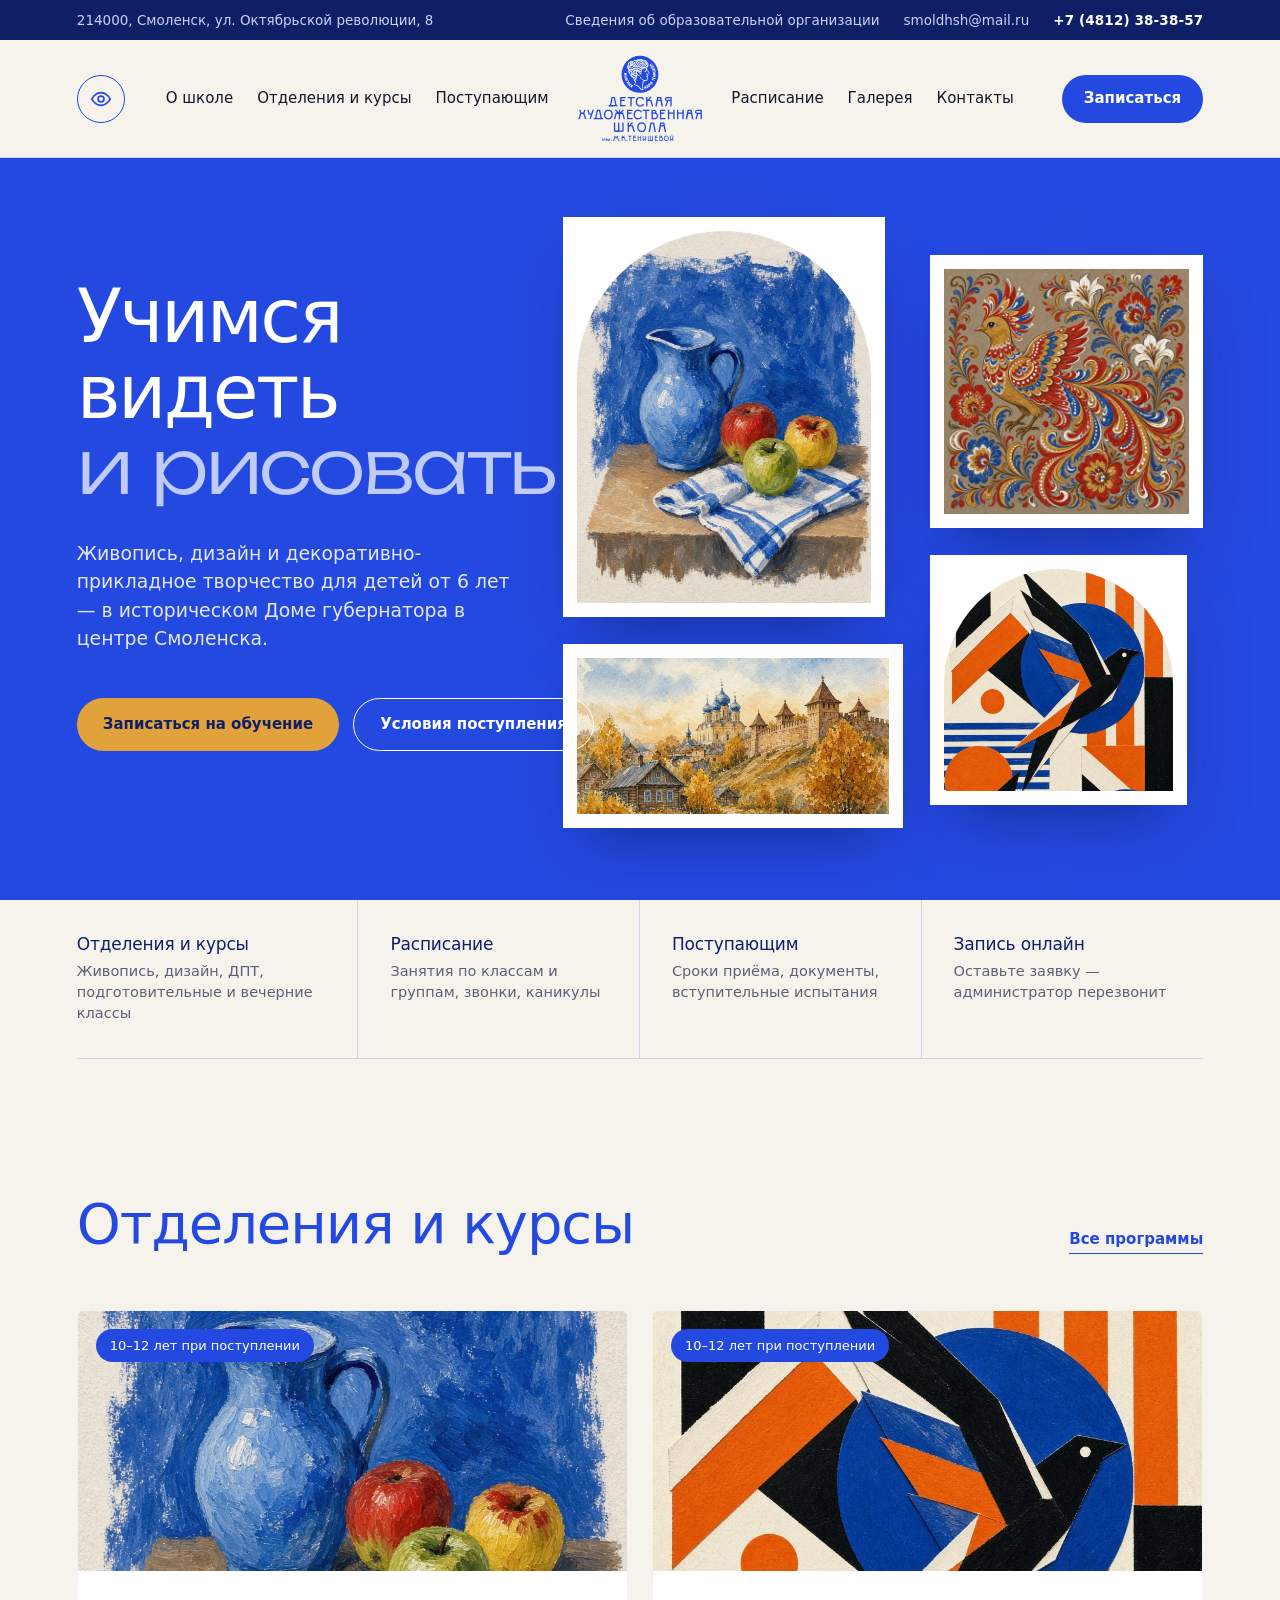
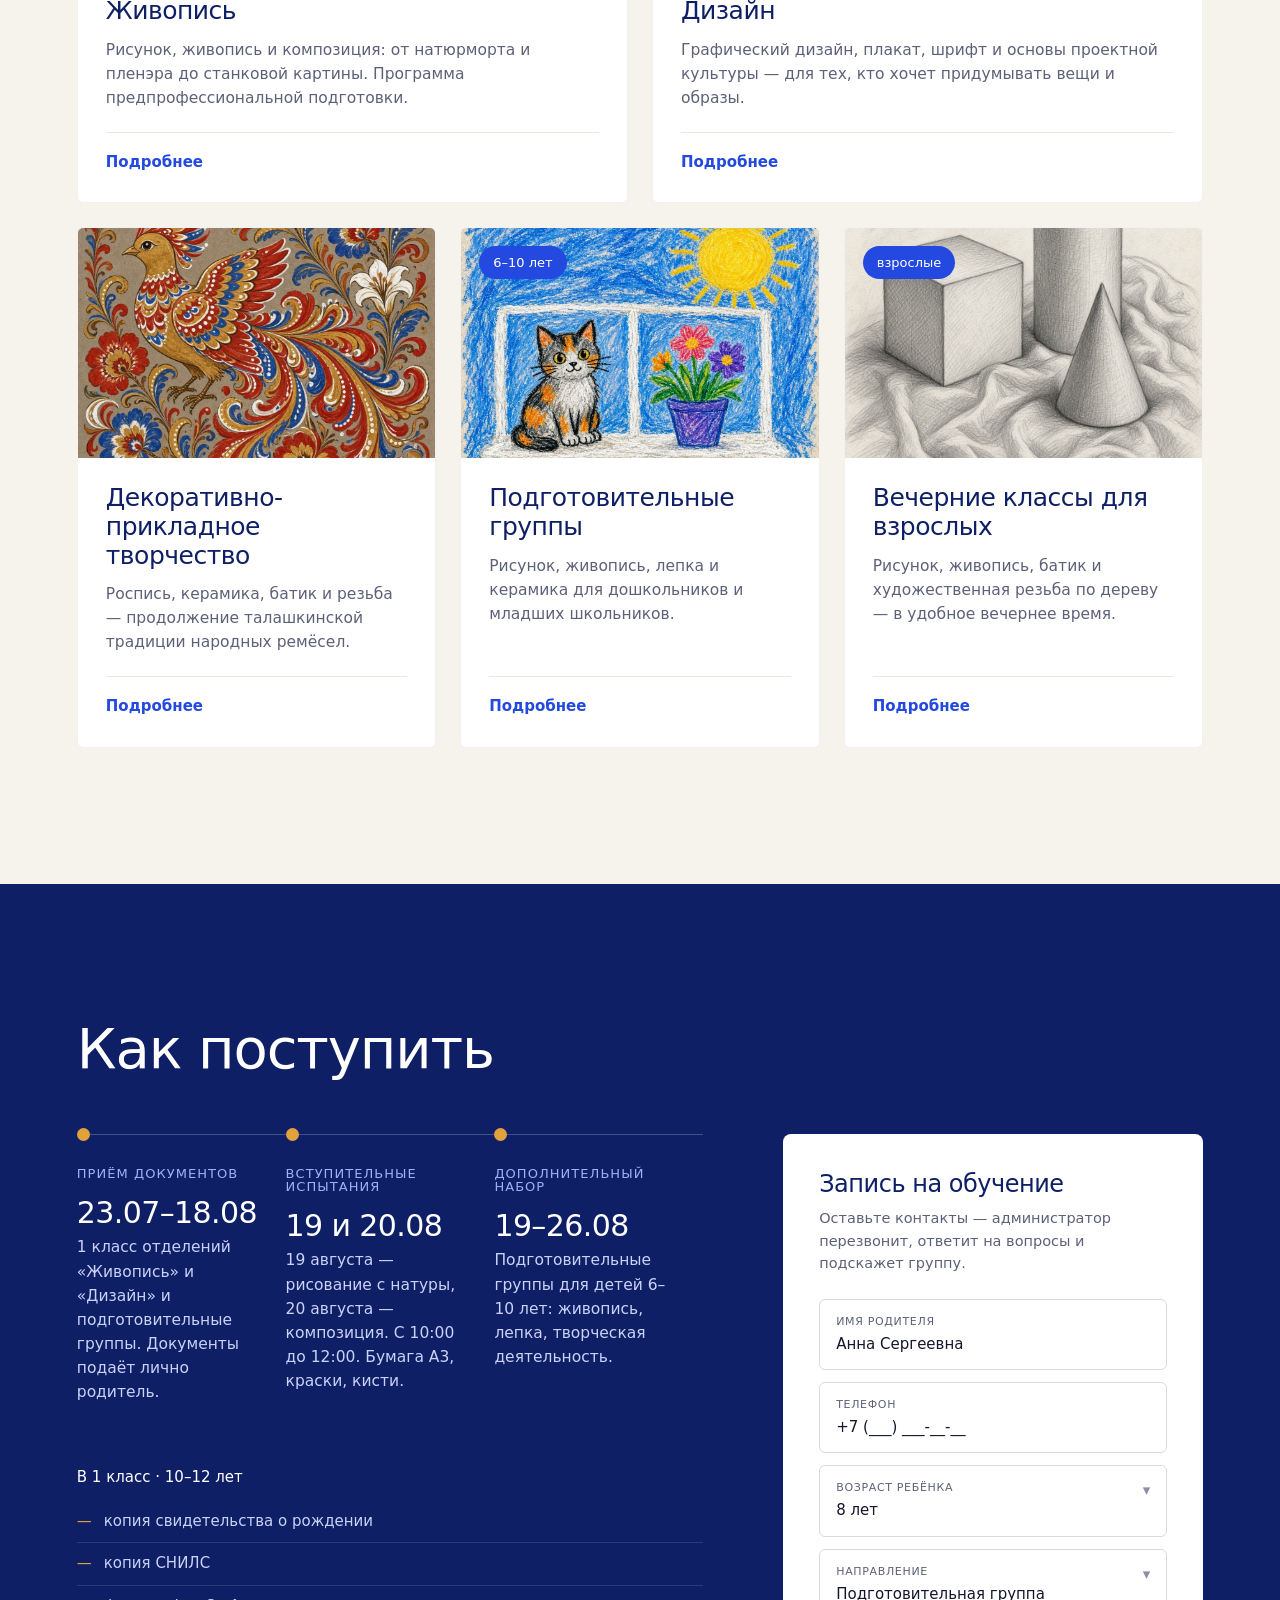
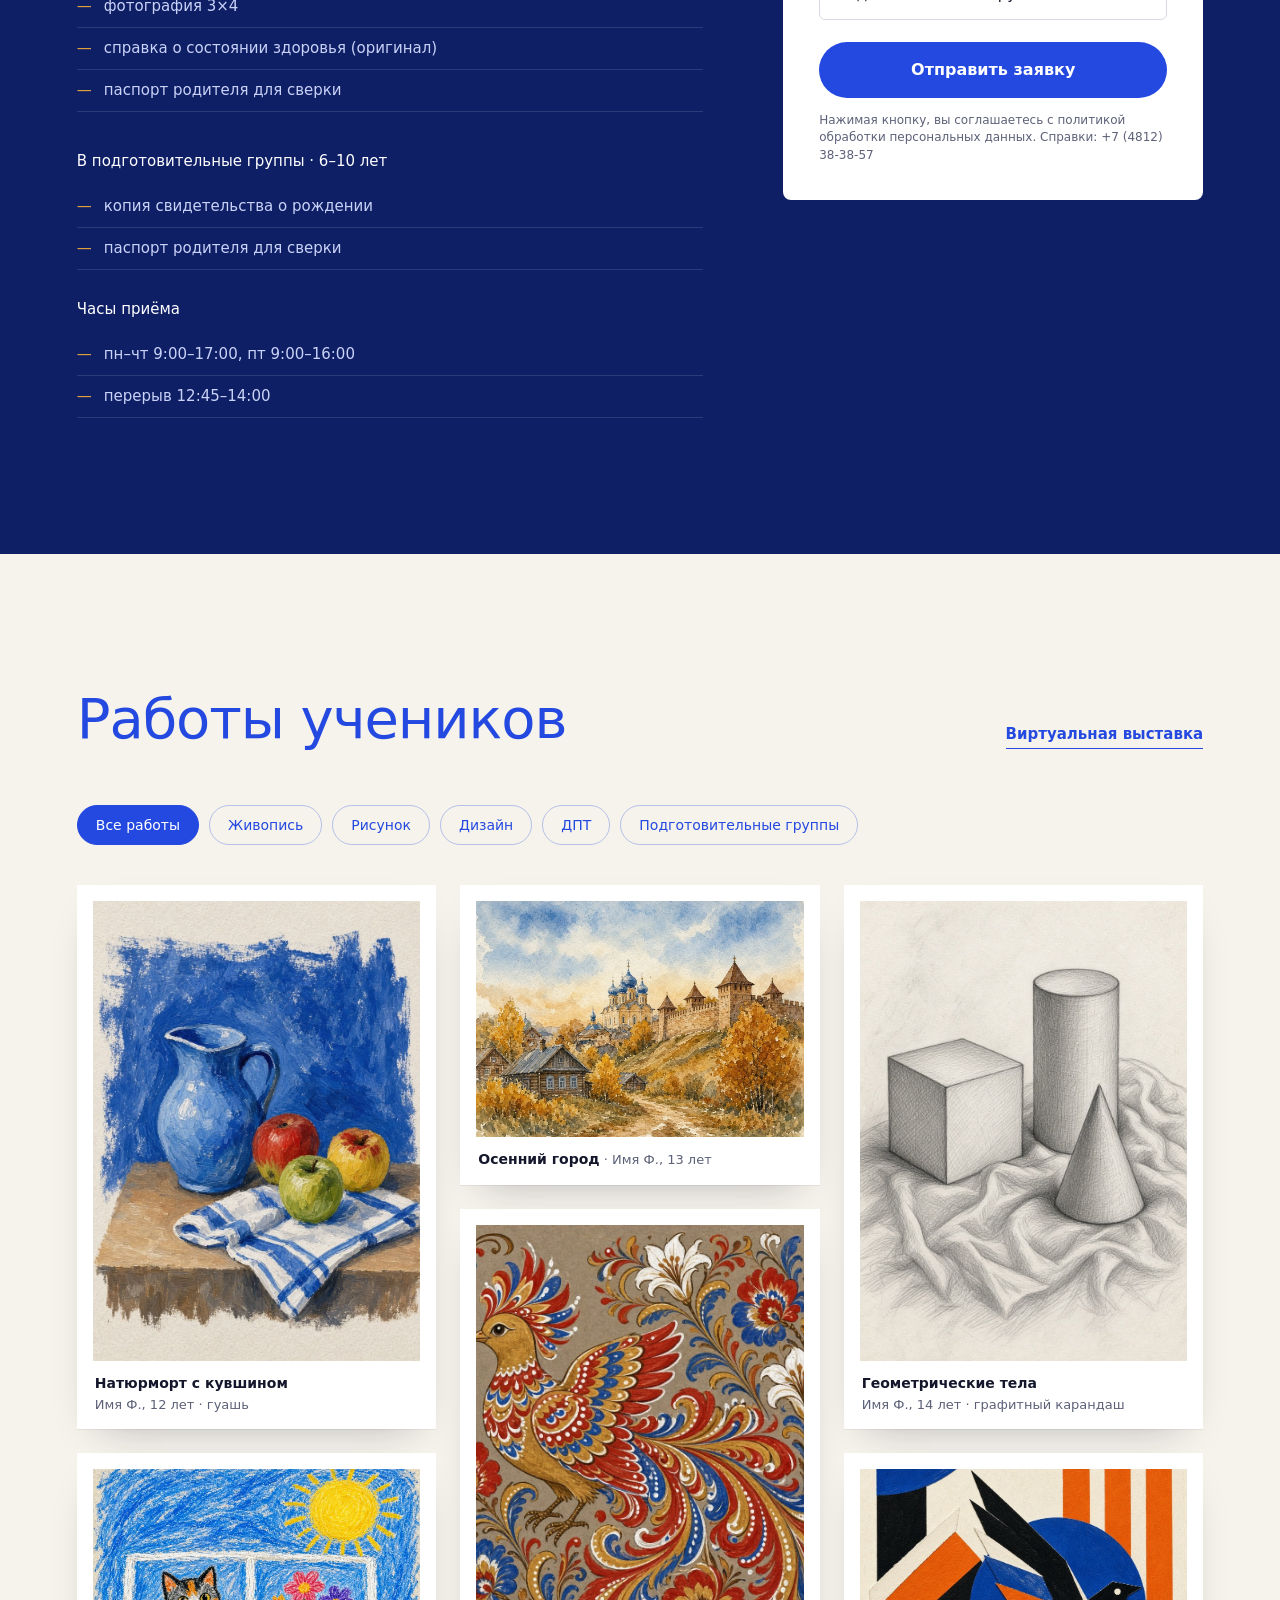
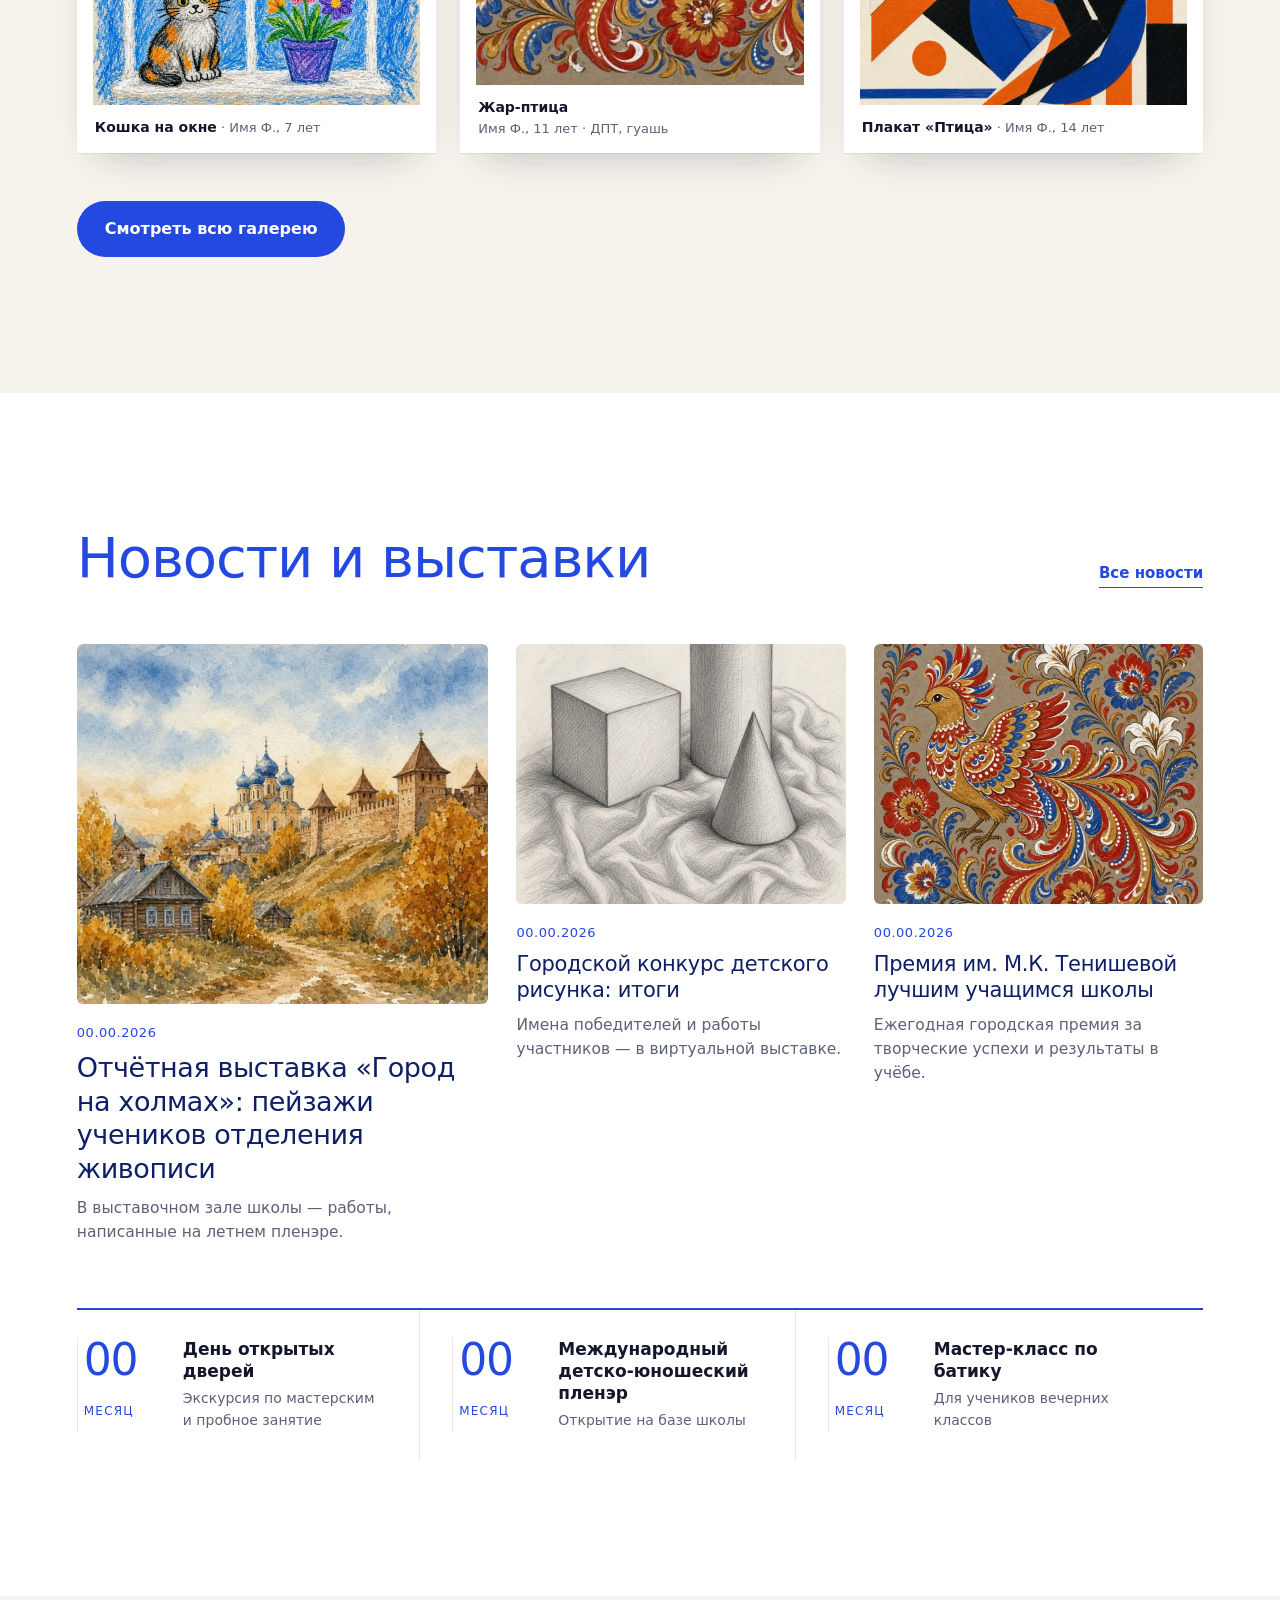
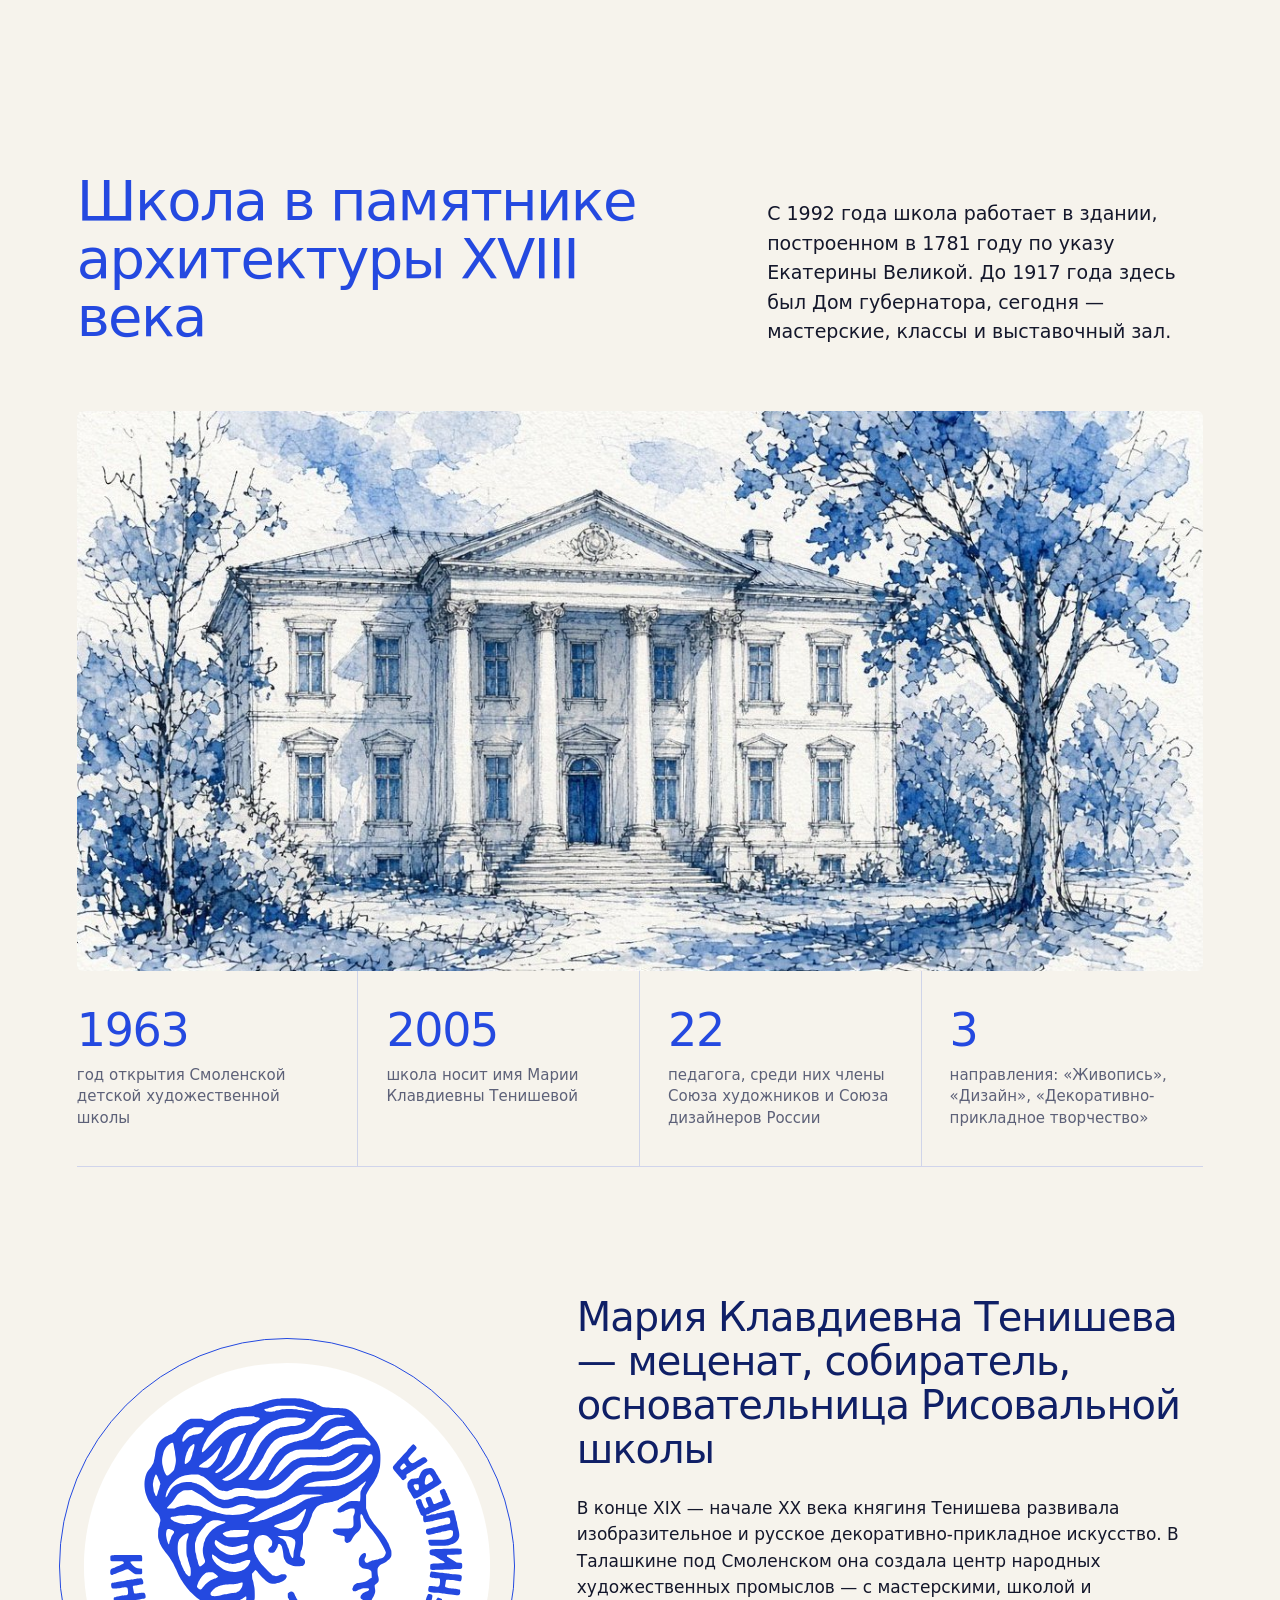
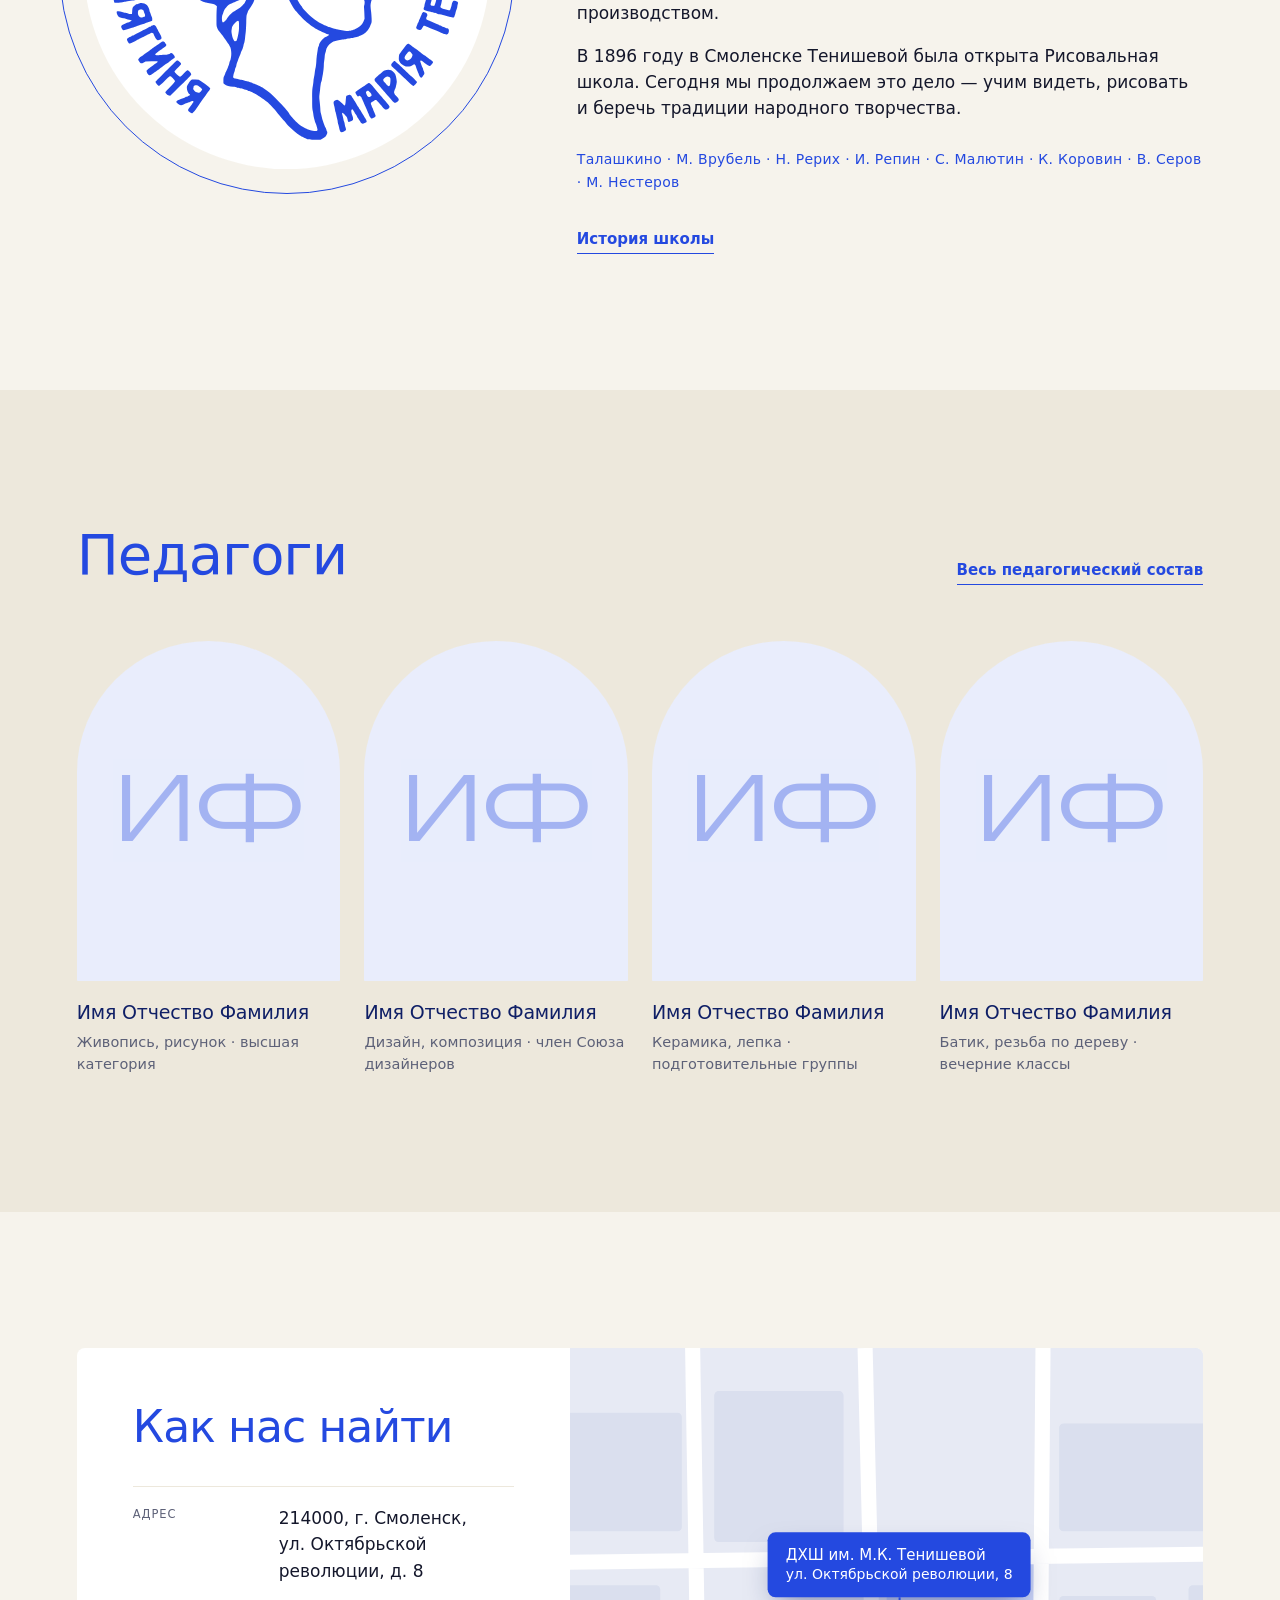
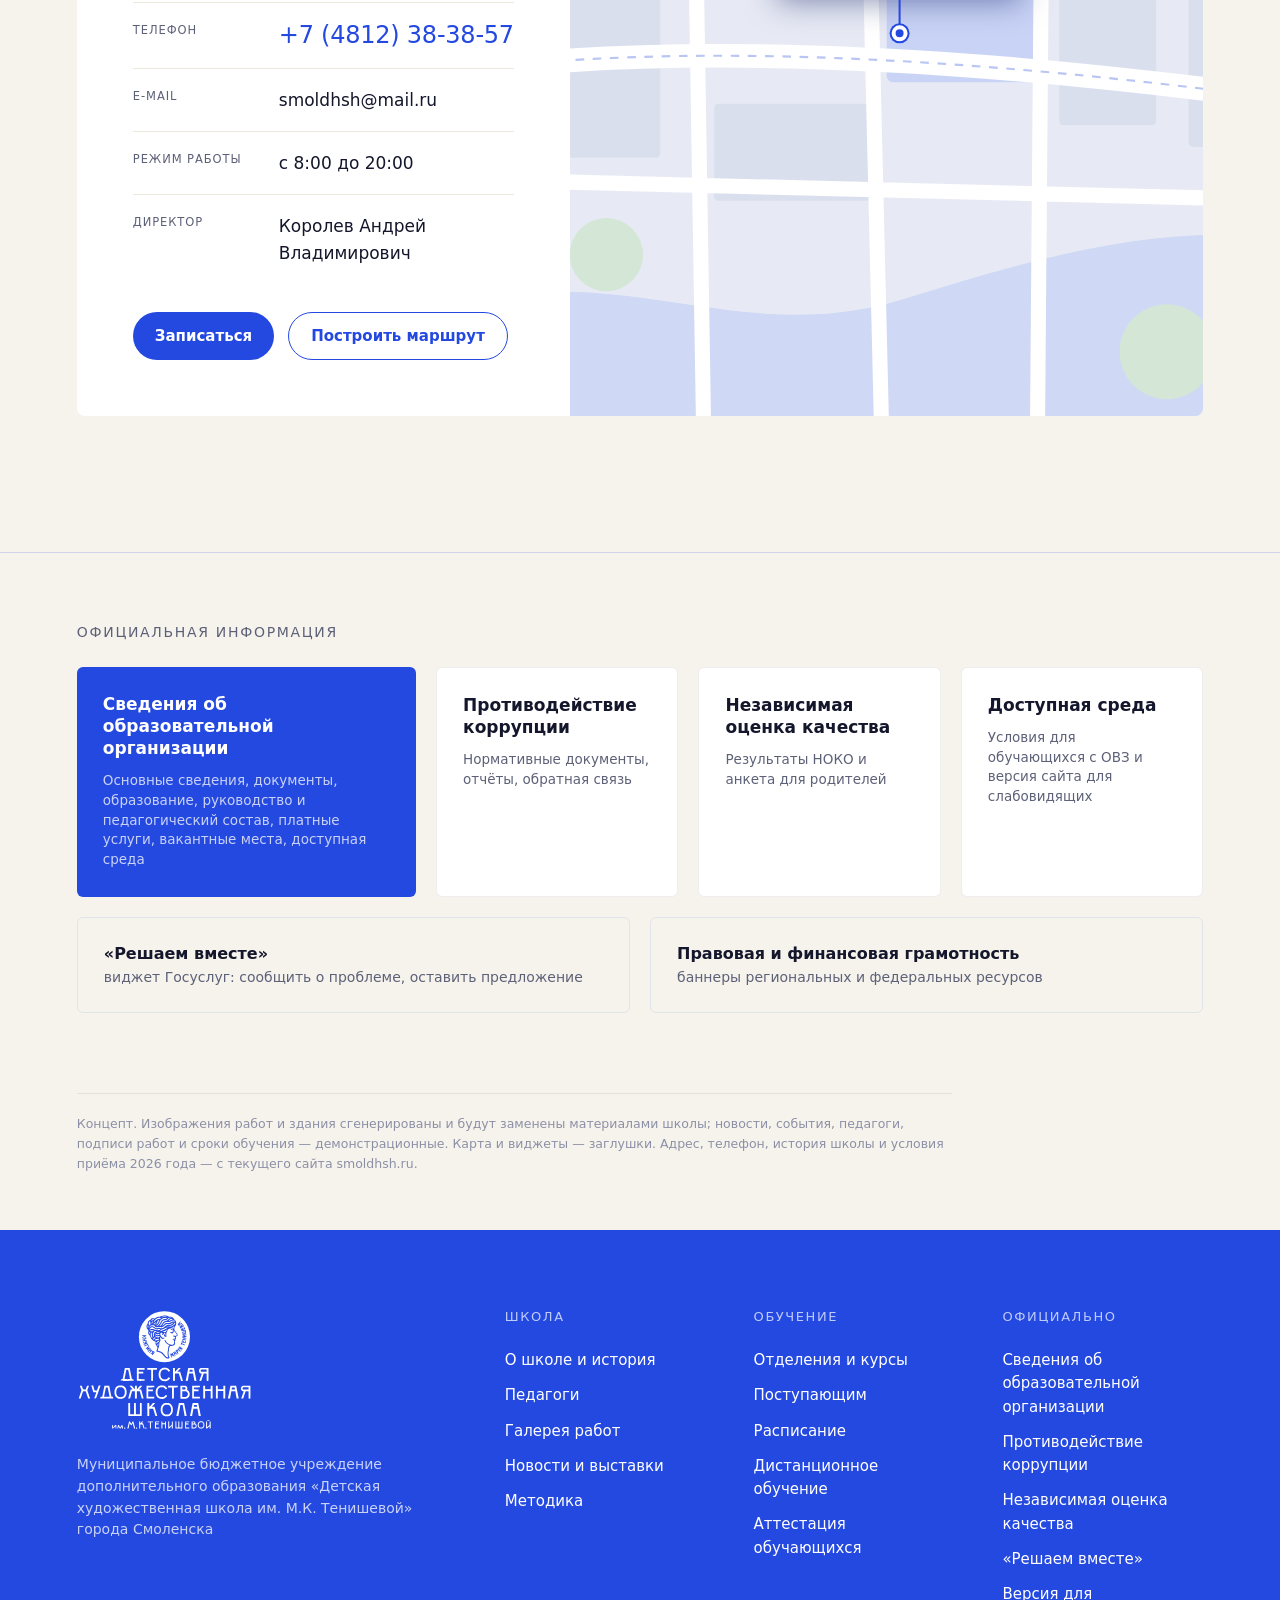
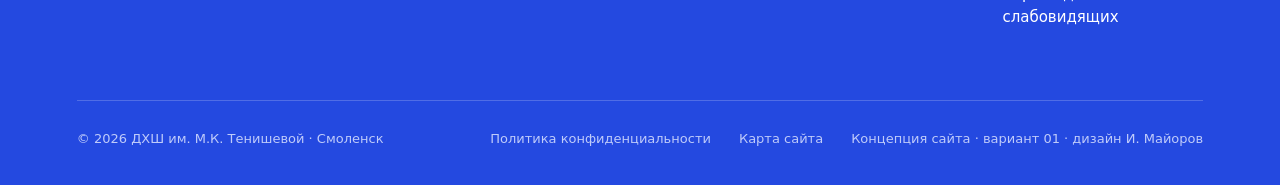
==== commit 112a5c78: "Умеренное масштабирование, шире поля, первый экран по высоте окна, минималистичная подача" ====
--- a/index.html
+++ b/index.html
@@ -11,7 +11,7 @@
 <!-- ========== Утилитная строка ========== -->
 <div class="util"><div class="wrap">
   <span>214000, Смоленск, ул. Октябрьской революции, 8</span>
-  <span>Режим работы: 8:00–20:00</span>
+  <span class="hours">Режим работы: 8:00–20:00</span>
   <span class="sp"></span>
   <a href="#">Сведения об образовательной организации</a>
   <a href="#">smoldhsh@mail.ru</a>
@@ -36,33 +36,26 @@
   
   <div class="wrap">
     <div class="hero-copy">
-      <div class="eyebrow"><i></i>Смоленск · с 1963 года</div>
       <h1>Учимся видеть <em>и&nbsp;рисовать</em></h1>
       <p class="lead">Живопись, дизайн и декоративно-прикладное творчество для детей от 6 лет — в историческом Доме губернатора в центре Смоленска.</p>
       <div class="cta">
-        <a class="btn btn-ochre" href="#signup">Записаться на обучение <svg class="arr" viewBox="0 0 20 20" fill="none" stroke="currentColor" stroke-width="2"><path d="M3 10h13M11 4l6 6-6 6"/></svg></a>
+        <a class="btn btn-ochre" href="#signup">Записаться на обучение</a>
         <a class="btn btn-ghost" href="#admit">Условия поступления</a>
       </div>
-      <div class="hero-facts">
-    <div><b>3</b>направления обучения</div>
-    <div><b>6+</b>лет — подготовительные группы</div>
-    <div><b>1781</b>год постройки здания школы</div>
-  </div>
     </div>
     <div class="hang">
-      <div class="hero-note"><span class="tag" style="color:#BFCBFA">иллюстрации-плейсхолдеры вместо сканов работ учеников</span></div>
       <div class="hang-in">
       <div class="col c1">
-        <figure class="frame arch f1"><div class="pic"><img src="img/work-stilllife.jpg" alt=""></div><figcaption><span><b>Натюрморт с кувшином</b><br>гуашь · 3 класс</span><span class="tag" style="align-self:start">демо</span></figcaption></figure>
-        <figure class="frame f3"><div class="pic"><img src="img/work-landscape.jpg" alt=""></div><figcaption><span><b>Осенний город</b> · акварель</span></figcaption></figure>
+        <figure class="frame arch f1"><div class="pic"><img src="img/work-stilllife.jpg" alt=""></div></figure>
+        <figure class="frame f3"><div class="pic"><img src="img/work-landscape.jpg" alt=""></div></figure>
       </div>
       <div class="col c2">
-        <figure class="frame f2"><div class="pic"><img src="img/work-firebird.jpg" alt=""></div><figcaption><span><b>Жар-птица</b><br>ДПТ · 2 класс</span></figcaption></figure>
-        <figure class="frame arch f4"><div class="pic"><img src="img/work-poster.jpg" alt=""></div><figcaption><span><b>Плакат «Птица»</b> · дизайн</span></figcaption></figure>
+        <figure class="frame f2"><div class="pic"><img src="img/work-firebird.jpg" alt=""></div></figure>
+        <figure class="frame arch f4"><div class="pic"><img src="img/work-poster.jpg" alt=""></div></figure>
       </div>
       <div class="col c3">
-        <figure class="frame f5"><div class="pic"><img src="img/work-drawing.jpg" alt=""></div><figcaption><span><b>Геометрические тела</b><br>рисунок · 4 класс</span></figcaption></figure>
-        <figure class="frame arch f6"><div class="pic"><img src="img/work-cat.jpg" alt=""></div><figcaption><span><b>Кошка на окне</b> · подг. группа</span></figcaption></figure>
+        <figure class="frame f5"><div class="pic"><img src="img/work-drawing.jpg" alt=""></div></figure>
+        <figure class="frame arch f6"><div class="pic"><img src="img/work-cat.jpg" alt=""></div></figure>
       </div>
       </div>
     </div>
@@ -71,44 +64,42 @@
 
 <!-- ========== Быстрые маршруты ========== -->
 <div class="routes"><div class="wrap"><div class="grid">
-  <a class="route" href="#deps"><div class="ic"><svg viewBox="0 0 24 24" fill="none" stroke="currentColor" stroke-width="1.7"><path d="M12 3c-5 0-9 3.6-9 8 0 3.4 2.6 5 5 5h1.5c1 0 1.5.7 1.5 1.5 0 1.4 1 2.5 2.5 2.5C18 20 21 16 21 11c0-4.4-4-8-9-8Z"/><circle cx="7.5" cy="10.5" r="1.2"/><circle cx="11" cy="7" r="1.2"/><circle cx="15.5" cy="7.5" r="1.2"/></svg></div><div><h3>Отделения и курсы</h3><p>Живопись, дизайн, ДПТ, подготовительные и вечерние классы</p></div></a>
-  <a class="route" href="schedule.html"><div class="ic"><svg viewBox="0 0 24 24" fill="none" stroke="currentColor" stroke-width="1.7"><rect x="3" y="5" width="18" height="16" rx="2"/><path d="M3 10h18M8 3v4M16 3v4M7 14h3M14 14h3M7 17.5h3"/></svg></div><div><h3>Расписание</h3><p>Занятия по классам и группам, звонки, каникулы</p></div></a>
-  <a class="route" href="#admit"><div class="ic"><svg viewBox="0 0 24 24" fill="none" stroke="currentColor" stroke-width="1.7"><path d="M6 3h9l4 4v14H6z"/><path d="M14 3v5h5M9 13h7M9 17h5"/></svg></div><div><h3>Поступающим</h3><p>Сроки приёма, документы, вступительные испытания</p></div></a>
-  <a class="route" href="#signup"><div class="ic"><svg viewBox="0 0 24 24" fill="none" stroke="currentColor" stroke-width="1.7"><path d="M4 20l1-4L16 5l3 3L8 19z"/><path d="M14 7l3 3"/></svg></div><div><h3>Запись онлайн</h3><p>Оставьте заявку — администратор перезвонит</p></div></a>
+  <a class="route" href="#deps"><div><h3>Отделения и курсы</h3><p>Живопись, дизайн, ДПТ, подготовительные и вечерние классы</p></div></a>
+  <a class="route" href="schedule.html"><div><h3>Расписание</h3><p>Занятия по классам и группам, звонки, каникулы</p></div></a>
+  <a class="route" href="#admit"><div><h3>Поступающим</h3><p>Сроки приёма, документы, вступительные испытания</p></div></a>
+  <a class="route" href="#signup"><div><h3>Запись онлайн</h3><p>Оставьте заявку — администратор перезвонит</p></div></a>
 </div></div></div>
 
 <!-- ========== Отделения и курсы ========== -->
 <section id="deps"><div class="wrap">
   <div class="sec-head">
-    <div><div class="num">01 — обучение</div><h2 class="sec">Отделения и курсы</h2></div>
-    <a class="link" href="#">Все программы <svg class="arr" viewBox="0 0 20 20" fill="none" stroke="currentColor" stroke-width="2"><path d="M3 10h13M11 4l6 6-6 6"/></svg></a>
+    <div><h2 class="sec">Отделения и курсы</h2></div>
+    <a class="link" href="#">Все программы</a>
   </div>
   <div class="deps">
     <article class="dep wide"><div class="ph"><img src="img/work-stilllife.jpg" alt="" style="object-position:50% 40%"><span class="age">10–12 лет при поступлении</span></div>
       <div class="body"><h3>Живопись</h3><p>Рисунок, живопись и композиция: от натюрморта и пленэра до станковой картины. Программа предпрофессиональной подготовки.</p>
-      <div class="meta"><span>Срок обучения — <span class="tag">уточнить</span></span><a href="#">Подробнее →</a></div></div></article>
+      <a class="more" href="#">Подробнее</a></div></article>
     <article class="dep wide"><div class="ph"><img src="img/work-poster.jpg" alt="" style="object-position:50% 35%"><span class="age">10–12 лет при поступлении</span></div>
       <div class="body"><h3>Дизайн</h3><p>Графический дизайн, плакат, шрифт и основы проектной культуры — для тех, кто хочет придумывать вещи и образы.</p>
-      <div class="meta"><span>Срок обучения — <span class="tag">уточнить</span></span><a href="#">Подробнее →</a></div></div></article>
-    <article class="dep"><div class="ph"><img src="img/work-firebird.jpg" alt=""><span class="age">возраст — <span style="opacity:.75">демо</span></span></div>
+      <a class="more" href="#">Подробнее</a></div></article>
+    <article class="dep"><div class="ph"><img src="img/work-firebird.jpg" alt=""></div>
       <div class="body"><h3>Декоративно-прикладное творчество</h3><p>Роспись, керамика, батик и резьба — продолжение талашкинской традиции народных ремёсел.</p>
-      <div class="meta"><span>Направление ДПТ</span><a href="#">Подробнее →</a></div></div></article>
+      <a class="more" href="#">Подробнее</a></div></article>
     <article class="dep"><div class="ph"><img src="img/work-cat.jpg" alt=""><span class="age">6–10 лет</span></div>
       <div class="body"><h3>Подготовительные группы</h3><p>Рисунок, живопись, лепка и керамика для дошкольников и младших школьников.</p>
-      <div class="meta"><span>Приём с 6 полных лет</span><a href="#">Подробнее →</a></div></div></article>
-    <article class="dep"><div class="ph ph-solid"><svg viewBox="0 0 120 120" fill="none" stroke="currentColor" stroke-width="2.2" stroke-linecap="round"><path d="M60 14v10M38 112l18-88M82 112L64 24M48 100h24"/><rect x="30" y="28" width="60" height="44" rx="2" fill="#fff"/><path d="M38 62c8-10 14-14 22-8s14 2 22-8"/><circle cx="74" cy="40" r="5"/></svg><span class="tag" style="position:absolute;bottom:18px;left:18px">фото занятия · плейсхолдер</span><span class="age">взрослые</span></div>
+      <a class="more" href="#">Подробнее</a></div></article>
+    <article class="dep"><div class="ph"><img src="img/work-drawing.jpg" alt="" style="object-position:50% 55%"><span class="age">взрослые</span></div>
       <div class="body"><h3>Вечерние классы для взрослых</h3><p>Рисунок, живопись, батик и художественная резьба по дереву — в удобное вечернее время.</p>
-      <div class="meta"><span>Платные услуги</span><a href="#">Подробнее →</a></div></div></article>
+      <a class="more" href="#">Подробнее</a></div></article>
   </div>
 </div></section>
 
 <!-- ========== Поступление ========== -->
 <section class="admit" id="admit">
-  <img class="medal2" src="img/logo-white.svg" alt="">
   <div class="wrap" style="position:relative">
   <div class="sec-head">
-    <div><div class="num">02 — набор 2026/27</div><h2 class="sec">Как поступить</h2></div>
-    <span class="tag">даты — по приёму 2026 с текущего сайта, обновлять ежегодно</span>
+    <div><h2 class="sec">Как поступить</h2></div>
   </div>
   <div class="admit-grid">
     <div>
@@ -140,49 +131,47 @@
 <!-- ========== Галерея ========== -->
 <section id="gallery"><div class="wrap">
   <div class="sec-head">
-    <div><div class="num">03 — галерея</div><h2 class="sec">Работы учеников</h2></div>
-    <a class="link" href="#">Виртуальная выставка <svg class="arr" viewBox="0 0 20 20" fill="none" stroke="currentColor" stroke-width="2"><path d="M3 10h13M11 4l6 6-6 6"/></svg></a>
+    <div><h2 class="sec">Работы учеников</h2></div>
+    <a class="link" href="#">Виртуальная выставка</a>
   </div>
   <div class="gal-filters"><span class="chip on">Все работы</span><span class="chip">Живопись</span><span class="chip">Рисунок</span><span class="chip">Дизайн</span><span class="chip">ДПТ</span><span class="chip">Подготовительные группы</span></div>
   <div class="salon">
-    <figure class="w g1"><div class="pic"><img src="img/work-stilllife.jpg" alt=""></div><figcaption><span><b>Натюрморт с кувшином</b><br>Имя Ф., 12 лет · гуашь</span><span class="tag">демо</span></figcaption></figure>
-    <figure class="w g2"><div class="pic"><img src="img/work-landscape.jpg" alt=""></div><figcaption><span><b>Осенний город</b> · Имя Ф., 13 лет</span><span class="tag">демо</span></figcaption></figure>
-    <figure class="w g3"><div class="pic"><img src="img/work-drawing.jpg" alt=""></div><figcaption><span><b>Геометрические тела</b><br>Имя Ф., 14 лет · графитный карандаш</span><span class="tag">демо</span></figcaption></figure>
-    <figure class="w g4"><div class="pic"><img src="img/work-firebird.jpg" alt=""></div><figcaption><span><b>Жар-птица</b><br>Имя Ф., 11 лет · ДПТ, гуашь</span><span class="tag">демо</span></figcaption></figure>
-    <figure class="w g5"><div class="pic"><img src="img/work-cat.jpg" alt=""></div><figcaption><span><b>Кошка на окне</b> · Имя Ф., 7 лет</span><span class="tag">демо</span></figcaption></figure>
-    <figure class="w g6"><div class="pic"><img src="img/work-poster.jpg" alt="" style="object-position:50% 30%"></div><figcaption><span><b>Плакат «Птица»</b> · Имя Ф., 14 лет</span><span class="tag">демо</span></figcaption></figure>
-  </div>
-  <div class="gal-foot"><p>Галерея пополняется после просмотров и выставок. Каждая работа подписана: автор, возраст, отделение и педагог. Изображения в концепте — сгенерированные иллюстрации, не работы учеников школы.</p><a class="btn btn-blue" href="#">Смотреть всю галерею</a></div>
+    <figure class="w g1"><div class="pic"><img src="img/work-stilllife.jpg" alt=""></div><figcaption><span><b>Натюрморт с кувшином</b><br>Имя Ф., 12 лет · гуашь</span></figcaption></figure>
+    <figure class="w g2"><div class="pic"><img src="img/work-landscape.jpg" alt=""></div><figcaption><span><b>Осенний город</b> · Имя Ф., 13 лет</span></figcaption></figure>
+    <figure class="w g3"><div class="pic"><img src="img/work-drawing.jpg" alt=""></div><figcaption><span><b>Геометрические тела</b><br>Имя Ф., 14 лет · графитный карандаш</span></figcaption></figure>
+    <figure class="w g4"><div class="pic"><img src="img/work-firebird.jpg" alt=""></div><figcaption><span><b>Жар-птица</b><br>Имя Ф., 11 лет · ДПТ, гуашь</span></figcaption></figure>
+    <figure class="w g5"><div class="pic"><img src="img/work-cat.jpg" alt=""></div><figcaption><span><b>Кошка на окне</b> · Имя Ф., 7 лет</span></figcaption></figure>
+    <figure class="w g6"><div class="pic"><img src="img/work-poster.jpg" alt="" style="object-position:50% 30%"></div><figcaption><span><b>Плакат «Птица»</b> · Имя Ф., 14 лет</span></figcaption></figure>
+  </div>
+  <div class="gal-foot"><a class="btn btn-blue" href="#">Смотреть всю галерею</a></div>
 </div></section>
 
 <!-- ========== Афиша ========== -->
 <section class="news"><div class="wrap">
   <div class="sec-head">
-    <div><div class="num">04 — афиша</div><h2 class="sec">Новости и выставки</h2></div>
-    <div style="display:flex;gap:20px;align-items:center"><span class="tag" style="color:var(--muted)">новости — демо-текст</span><a class="link" href="#">Все новости →</a></div>
+    <div><h2 class="sec">Новости и выставки</h2></div>
+    <a class="link" href="#">Все новости</a>
   </div>
   <div class="news-grid">
-    <article class="card big"><div class="ph"><img src="img/work-landscape.jpg" alt=""></div><div class="date">00.00.2026 <span>выставка</span></div><h3>Отчётная выставка «Город на холмах»: пейзажи учеников отделения живописи</h3><p>Демо-текст анонса: в выставочном зале школы — работы, написанные на летнем пленэре.</p></article>
-    <article class="card"><div class="ph"><img src="img/work-drawing.jpg" alt="" style="object-position:50% 60%"></div><div class="date">00.00.2026 <span>конкурс</span></div><h3>Городской конкурс детского рисунка: итоги</h3><p>Демо-текст: имена победителей и ссылка на виртуальную выставку.</p></article>
-    <article class="card"><div class="ph ph-pattern"><span class="lab">фото события · плейсхолдер</span></div><div class="date">00.00.2026 <span>премия</span></div><h3>Премия им. М.К. Тенишевой лучшим учащимся школы</h3><p>Демо-текст новости о ежегодной городской премии за творческие успехи.</p></article>
+    <article class="card big"><div class="ph"><img src="img/work-landscape.jpg" alt=""></div><div class="date">00.00.2026</div><h3>Отчётная выставка «Город на холмах»: пейзажи учеников отделения живописи</h3><p>В выставочном зале школы — работы, написанные на летнем пленэре.</p></article>
+    <article class="card"><div class="ph"><img src="img/work-drawing.jpg" alt="" style="object-position:50% 60%"></div><div class="date">00.00.2026</div><h3>Городской конкурс детского рисунка: итоги</h3><p>Имена победителей и работы участников — в виртуальной выставке.</p></article>
+    <article class="card"><div class="ph"><img src="img/work-firebird.jpg" alt="" style="object-position:50% 30%"></div><div class="date">00.00.2026</div><h3>Премия им. М.К. Тенишевой лучшим учащимся школы</h3><p>Ежегодная городская премия за творческие успехи и результаты в учёбе.</p></article>
   </div>
   <div class="events">
-    <div class="ev"><div class="day">00<small>месяц</small></div><div><h4>День открытых дверей</h4><p>Экскурсия по мастерским и пробное занятие · демо</p></div></div>
-    <div class="ev"><div class="day">00<small>месяц</small></div><div><h4>Международный детско-юношеский пленэр</h4><p>Открытие на базе школы · демо</p></div></div>
-    <div class="ev"><div class="day">00<small>месяц</small></div><div><h4>Мастер-класс по батику</h4><p>Для учеников вечерних классов · демо</p></div></div>
+    <div class="ev"><div class="day">00<small>месяц</small></div><div><h4>День открытых дверей</h4><p>Экскурсия по мастерским и пробное занятие</p></div></div>
+    <div class="ev"><div class="day">00<small>месяц</small></div><div><h4>Международный детско-юношеский пленэр</h4><p>Открытие на базе школы</p></div></div>
+    <div class="ev"><div class="day">00<small>месяц</small></div><div><h4>Мастер-класс по батику</h4><p>Для учеников вечерних классов</p></div></div>
   </div>
 </div></section>
 
 <!-- ========== О школе ========== -->
 <section class="about" id="about"><div class="wrap">
-  <div class="sec-head" style="margin-bottom:40px"><div><div class="num">05 — о школе</div></div></div>
+  <div class="sec-head" style="margin-bottom:40px"><div></div></div>
   <div class="about-top">
     <h2 class="big">Школа в памятнике архитектуры XVIII века</h2>
     <p class="intro">С 1992 года школа работает в здании, построенном в 1781 году по указу Екатерины Великой. До 1917 года здесь был Дом губернатора, сегодня — мастерские, классы и выставочный зал.</p>
   </div>
   <div class="bld"><img src="img/building-sketch.jpg" alt="Иллюстрация здания (плейсхолдер)">
-    <span class="tag cap" style="color:var(--blue);background:#fff;opacity:.95">иллюстрация · заменить фотографией здания школы</span>
-    <div class="stamp"><div class="y">1781</div><p>Здание — объект культурного наследия федерального значения</p></div>
   </div>
   <div class="facts">
     <div class="fact"><b>1963</b><span>год открытия Смоленской детской художественной школы</span></div>
@@ -193,12 +182,11 @@
   <div class="heritage">
     <div class="em"><img src="img/emblem.svg" alt="Медальон: княгиня Мария Тенишева"></div>
     <div>
-      <div class="eyebrow">Наследие</div>
       <h3>Мария Клавдиевна Тенишева — меценат, собиратель, основательница Рисовальной школы</h3>
       <p>В конце XIX — начале XX века княгиня Тенишева развивала изобразительное и русское декоративно-прикладное искусство. В Талашкине под Смоленском она создала центр народных художественных промыслов — с мастерскими, школой и производством.</p>
       <p>В 1896 году в Смоленске Тенишевой была открыта Рисовальная школа. Сегодня мы продолжаем это дело — учим видеть, рисовать и беречь традиции народного творчества.</p>
       <div class="names">Талашкино · М.&nbsp;Врубель · Н.&nbsp;Рерих · И.&nbsp;Репин · С.&nbsp;Малютин · К.&nbsp;Коровин · В.&nbsp;Серов · М.&nbsp;Нестеров</div>
-      <a class="link" href="#">История школы →</a>
+      <a class="link" href="#">История школы</a>
     </div>
   </div>
 </div></section>
@@ -206,23 +194,23 @@
 <!-- ========== Педагоги ========== -->
 <section class="teach"><div class="wrap">
   <div class="sec-head">
-    <div><div class="num">06 — люди</div><h2 class="sec">Педагоги</h2></div>
-    <a class="link" href="#">Весь педагогический состав →</a>
+    <div><h2 class="sec">Педагоги</h2></div>
+    <a class="link" href="#">Весь педагогический состав</a>
   </div>
   <div class="t-grid">
-    <div class="t"><div class="ph"><span class="ini">ИФ</span><span class="tag">фото педагога</span></div><h4>Имя Отчество Фамилия</h4><p>Живопись, рисунок · высшая категория · демо</p></div>
-    <div class="t"><div class="ph"><span class="ini">ИФ</span><span class="tag">фото педагога</span></div><h4>Имя Отчество Фамилия</h4><p>Дизайн, композиция · член Союза дизайнеров · демо</p></div>
-    <div class="t"><div class="ph"><span class="ini">ИФ</span><span class="tag">фото педагога</span></div><h4>Имя Отчество Фамилия</h4><p>Керамика, лепка · подготовительные группы · демо</p></div>
-    <div class="t"><div class="ph"><span class="ini">ИФ</span><span class="tag">фото педагога</span></div><h4>Имя Отчество Фамилия</h4><p>Батик, резьба по дереву · вечерние классы · демо</p></div>
-    <div class="t xl"><div class="ph"><span class="ini">ИФ</span><span class="tag">фото педагога</span></div><h4>Имя Отчество Фамилия</h4><p>Рисунок, станковая композиция · демо</p></div>
-    <div class="t xl"><div class="ph"><span class="ini">ИФ</span><span class="tag">фото педагога</span></div><h4>Имя Отчество Фамилия</h4><p>История искусств · демо</p></div>
+    <div class="t"><div class="ph"><span class="ini">ИФ</span></div><h4>Имя Отчество Фамилия</h4><p>Живопись, рисунок · высшая категория</p></div>
+    <div class="t"><div class="ph"><span class="ini">ИФ</span></div><h4>Имя Отчество Фамилия</h4><p>Дизайн, композиция · член Союза дизайнеров</p></div>
+    <div class="t"><div class="ph"><span class="ini">ИФ</span></div><h4>Имя Отчество Фамилия</h4><p>Керамика, лепка · подготовительные группы</p></div>
+    <div class="t"><div class="ph"><span class="ini">ИФ</span></div><h4>Имя Отчество Фамилия</h4><p>Батик, резьба по дереву · вечерние классы</p></div>
+    <div class="t xl"><div class="ph"><span class="ini">ИФ</span></div><h4>Имя Отчество Фамилия</h4><p>Рисунок, станковая композиция</p></div>
+    <div class="t xl"><div class="ph"><span class="ini">ИФ</span></div><h4>Имя Отчество Фамилия</h4><p>История искусств</p></div>
   </div>
 </div></section>
 
 <!-- ========== Контакты ========== -->
 <section class="contacts" id="contacts"><div class="wrap"><div class="grid">
   <div class="c-info">
-    <div class="sec-head" style="margin-bottom:0;display:block"><div class="num">07 — контакты</div></div>
+    <div class="sec-head" style="margin-bottom:0;display:block"></div>
     <h2 class="sec">Как нас найти</h2>
     <div class="c-row"><small>Адрес</small><b>214000, г. Смоленск,<br>ул. Октябрьской революции, д. 8</b></div>
     <div class="c-row"><small>Телефон</small><b class="xl">+7 (4812) 38-38-57</b></div>
@@ -242,7 +230,6 @@
       <path d="M0 300 Q 300 260 800 330" stroke="#B9C5F2" stroke-width="2" fill="none" stroke-dasharray="8 8"/>
       <circle cx="140" cy="470" r="34" fill="#D4E6D5"/><circle cx="660" cy="560" r="44" fill="#D4E6D5"/>
     </svg>
-    <span class="tag">карта — заглушка, сюда встанет виджет карты</span>
     <div class="pin"><div class="bub"><b>ДХШ им. М.К. Тенишевой</b>ул. Октябрьской революции, 8</div><div class="stem"></div><div class="dot"></div></div>
   </div>
 </div></div></section>
@@ -251,16 +238,19 @@
 <div class="must"><div class="wrap">
   <h3>Официальная информация</h3>
   <div class="must-grid">
-    <a class="mc svedenia" href="#"><div class="ico"><svg viewBox="0 0 24 24" fill="none" stroke="currentColor" stroke-width="1.7"><path d="M4 4h11l5 5v11H4z"/><path d="M14 4v6h6M8 14h8M8 17.5h5"/></svg></div><h4>Сведения об образовательной организации</h4><p>Основные сведения, документы, образование, руководство и педагогический состав, платные услуги, вакантные места, доступная среда</p></a>
-    <a class="mc" href="#"><div class="ico"><svg viewBox="0 0 24 24" fill="none" stroke="currentColor" stroke-width="1.7"><path d="M12 3l8 3v6c0 4.5-3.4 8-8 9-4.6-1-8-4.5-8-9V6z"/><path d="M9 12l2 2 4-4"/></svg></div><h4>Противодействие коррупции</h4><p>Нормативные документы, отчёты, обратная связь</p></a>
-    <a class="mc" href="#"><div class="ico"><svg viewBox="0 0 24 24" fill="none" stroke="currentColor" stroke-width="1.7"><path d="M12 3l2.6 5.6 6 .7-4.4 4.1 1.2 6-5.4-3-5.4 3 1.2-6L3.4 9.3l6-.7z"/></svg></div><h4>Независимая оценка качества</h4><p>Результаты НОКО и анкета для родителей</p></a>
-    <a class="mc" href="#"><div class="ico"><svg viewBox="0 0 24 24" fill="none" stroke="currentColor" stroke-width="1.7"><circle cx="12" cy="5" r="2"/><path d="M12 7v6M7 9h10M10 21l2-8 2 8"/></svg></div><h4>Доступная среда</h4><p>Условия для обучающихся с ОВЗ и версия сайта для слабовидящих</p></a>
+    <a class="mc svedenia" href="#"><h4>Сведения об образовательной организации</h4><p>Основные сведения, документы, образование, руководство и педагогический состав, платные услуги, вакантные места, доступная среда</p></a>
+    <a class="mc" href="#"><h4>Противодействие коррупции</h4><p>Нормативные документы, отчёты, обратная связь</p></a>
+    <a class="mc" href="#"><h4>Независимая оценка качества</h4><p>Результаты НОКО и анкета для родителей</p></a>
+    <a class="mc" href="#"><h4>Доступная среда</h4><p>Условия для обучающихся с ОВЗ и версия сайта для слабовидящих</p></a>
   </div>
   <div class="gosweb">
-    <div class="gw"><div><b>«Решаем вместе»</b>виджет Госуслуг: сообщить о проблеме, оставить предложение</div><span class="tag">место под виджет</span></div>
-    <div class="gw"><div><b>Правовая и финансовая грамотность</b>баннеры региональных и федеральных ресурсов</div><span class="tag">место под баннеры</span></div>
+    <div class="gw"><div><b>«Решаем вместе»</b>виджет Госуслуг: сообщить о проблеме, оставить предложение</div></div>
+    <div class="gw"><div><b>Правовая и финансовая грамотность</b>баннеры региональных и федеральных ресурсов</div></div>
   </div>
 </div></div>
+
+<!-- ========== Сноска концепта ========== -->
+<div class="footnote"><div class="wrap"><p>Концепт. Изображения работ и здания сгенерированы и будут заменены материалами школы; новости, события, педагоги, подписи работ и сроки обучения — демонстрационные. Карта и виджеты — заглушки. Адрес, телефон, история школы и условия приёма 2026 года — с текущего сайта smoldhsh.ru.</p></div></div>
 
 <!-- ========== Подвал ========== -->
 <footer><div class="wrap">
@@ -270,7 +260,6 @@
     <div class="f-col"><h5>Обучение</h5><a href="#">Отделения и курсы</a><a href="index.html#admit">Поступающим</a><a href="schedule.html">Расписание</a><a href="#">Дистанционное обучение</a><a href="#">Аттестация обучающихся</a></div>
     <div class="f-col"><h5>Официально</h5><a href="#">Сведения об образовательной организации</a><a href="#">Противодействие коррупции</a><a href="#">Независимая оценка качества</a><a href="#">«Решаем вместе»</a><a href="#">Версия для слабовидящих</a></div>
   </div>
-  <div class="f-big">smoldhsh.ru</div>
   <div class="f-bot"><span>© 2026 ДХШ им. М.К. Тенишевой · Смоленск</span><div><a href="#">Политика конфиденциальности</a><a href="#">Карта сайта</a><span>Концепция сайта · вариант 01 · дизайн И. Майоров</span></div></div>
 </div></footer>
 
--- a/css/site.css
+++ b/css/site.css
@@ -20,14 +20,14 @@
   --paper:#F6F3EC; --paper-2:#EDE8DC; --white:#fff; --ink:#14172B; --muted:#5D6178;
   --ochre:#E2A23B; --red:#D9472B;
   --disp:"Unbounded",system-ui,sans-serif; --text:"Onest",system-ui,sans-serif;
-  --pad:clamp(24px,4.6vw,96px); --maxw:1920px;
+  --pad:clamp(40px,6vw,160px); --maxw:1660px; --utilh:40px; --hdrh:clamp(96px,13svh,136px);
 }
 *{box-sizing:border-box;margin:0;padding:0}
 html{background:var(--paper)}
-body{min-width:1280px;margin:0;font-family:var(--text);font-size:clamp(17px,.62vw + 8px,19px);line-height:1.55;color:var(--ink);background:var(--paper);-webkit-font-smoothing:antialiased}
+body{min-width:1280px;margin:0;font-family:var(--text);font-size:clamp(17px,calc(14.38px + 0.18vw),19px);line-height:1.55;color:var(--ink);background:var(--paper);-webkit-font-smoothing:antialiased}
 a{color:inherit;text-decoration:none}
 img{display:block;max-width:100%}
-.wrap{width:100%;max-width:var(--maxw);margin-inline:auto;padding-inline:var(--pad)}
+.wrap{width:100%;max-width:calc(var(--maxw) + 2*var(--pad));margin-inline:auto;padding-inline:var(--pad)}
 .disp{font-family:var(--disp)}
 .eyebrow{font-family:var(--disp);font-size:12px;letter-spacing:.14em;text-transform:uppercase;font-weight:500}
 .tag{display:inline-flex;align-items:center;gap:6px;font:500 10.5px/1 var(--text);letter-spacing:.08em;text-transform:uppercase;padding:5px 8px 4px;border:1px dashed currentColor;border-radius:4px;opacity:.75;white-space:nowrap}
@@ -37,33 +37,33 @@
 .btn-blue{background:var(--blue);color:#fff}
 .btn-ghost{border:1.5px solid currentColor}
 .arr{width:18px;height:18px;flex:none}
-h2.sec{font:500 clamp(56px,3.9vw,80px)/1.05 var(--disp);letter-spacing:-.02em;color:var(--blue)}
-.sec-head{display:grid;grid-template-columns:1fr auto;align-items:end;gap:40px;margin-bottom:clamp(56px,3.9vw,80px)}
+h2.sec{font:500 clamp(56px,calc(47.36px + 0.6vw),62.7px)/1.05 var(--disp);letter-spacing:-.02em;color:var(--blue)}
+.sec-head{display:grid;grid-template-columns:1fr auto;align-items:end;gap:40px;margin-bottom:clamp(56px,calc(47.36px + 0.6vw),62.7px)}
 .sec-head .num{font:400 13px/1 var(--disp);color:var(--blue);letter-spacing:.1em;margin-bottom:20px;display:flex;gap:14px;align-items:center}
 .sec-head .num::after{content:"";width:64px;height:1px;background:var(--blue)}
 .link{font:600 15px/1 var(--text);color:var(--blue);display:inline-flex;gap:10px;align-items:center;border-bottom:1.5px solid currentColor;padding-bottom:6px}
 
 /* ---------- Утилитная строка + шапка ---------- */
-.util{background:var(--blue-ink);color:#C9D2F7;font-size:clamp(13.5px,.75vw,15px)}
-.util .wrap{display:flex;align-items:center;gap:clamp(24px,2vw,40px);height:42px}
+.util{background:var(--blue-ink);color:#C9D2F7;font-size:clamp(13.5px,calc(11.42px + 0.14vw),15.1px)}
+.util .wrap{display:flex;align-items:center;gap:clamp(24px,calc(20.3px + 0.26vw),26.9px);height:var(--utilh)}
 .util .sp{flex:1}
 .util a:hover{color:#fff}
 .util .ph-top{color:#fff;font-weight:600;letter-spacing:.01em}
 header.top{background:var(--paper);border-bottom:1px solid rgba(36,73,224,.18);position:relative;z-index:5}
-header.top .wrap{display:grid;grid-template-columns:1fr auto 1fr;align-items:center;height:clamp(128px,7.4vw,152px);gap:clamp(28px,2.6vw,64px)}
+header.top .wrap{display:grid;grid-template-columns:1fr auto 1fr;align-items:center;height:var(--hdrh);gap:clamp(28px,calc(23.68px + 0.3vw),31.4px)}
 .h-side{display:flex;align-items:center;gap:24px;min-width:0}
 .h-side.l{justify-content:space-between}
 .h-side.r{justify-content:space-between}
 .logo{display:block;justify-self:center}
-.logo img{height:clamp(100px,5.9vw,124px);width:auto}
-nav.main{display:flex;gap:clamp(24px,2vw,44px);font:500 clamp(15px,.85vw,17px)/1 var(--text);white-space:nowrap}
+.logo img{height:calc(var(--hdrh) - 30px);width:auto}
+nav.main{display:flex;gap:clamp(24px,calc(20.3px + 0.26vw),26.9px);font:500 clamp(15px,calc(12.69px + 0.16vw),16.8px)/1 var(--text);white-space:nowrap}
 nav.main a{position:relative;padding:8px 0}
 nav.main a.on{color:var(--blue)}
 nav.main a.on::after{content:"";position:absolute;left:0;right:0;bottom:0;height:2px;background:var(--blue)}
-.eye-btn{display:inline-flex;align-items:center;gap:10px;height:clamp(48px,2.9vw,54px);padding:0 clamp(14px,1vw,22px);border-radius:999px;border:1.5px solid var(--blue);color:var(--blue);font:600 clamp(14px,.8vw,16px)/1 var(--text);white-space:nowrap}
+.eye-btn{display:inline-flex;align-items:center;gap:10px;height:clamp(48px,calc(40.59px + 0.51vw),53.8px);padding:0 clamp(14px,calc(11.84px + 0.15vw),15.7px);border-radius:999px;border:1.5px solid var(--blue);color:var(--blue);font:600 clamp(14px,calc(11.84px + 0.15vw),15.7px)/1 var(--text);white-space:nowrap}
 .eye-btn svg{width:22px;height:22px;flex:none}
 .eye-btn .lbl-s{display:none}
-.btn-sm{height:clamp(48px,2.9vw,54px);padding:0 clamp(22px,1.6vw,30px);font-size:clamp(15px,.85vw,17px)}
+.btn-sm{height:clamp(48px,calc(40.59px + 0.51vw),53.8px);padding:0 clamp(22px,calc(18.61px + 0.24vw),24.6px);font-size:clamp(15px,calc(12.69px + 0.16vw),16.8px)}
 @media (max-width:1799px){.eye-btn .lbl{display:none}.eye-btn{width:48px;padding:0;justify-content:center}}
 /* хлебные крошки */
 .crumbs{font-size:14px;color:var(--muted);display:flex;gap:10px;align-items:center;padding:28px 0 0}
@@ -71,62 +71,54 @@
 .crumbs i{font-style:normal;opacity:.5}
 
 /* ---------- Первый экран ---------- */
-.hero{--heroh:clamp(736px,46.8vw,1000px);position:relative;background:var(--blue);color:#fff;height:var(--heroh);overflow:hidden}
-.hero .wrap{display:grid;grid-template-columns:minmax(560px,1fr) auto;gap:clamp(40px,4vw,96px);height:100%}
-.hero-copy{padding:clamp(76px,5.3vw,120px) 0 clamp(40px,2.6vw,60px);position:relative;z-index:2;display:flex;flex-direction:column}
-.hero .eyebrow{color:#BFCBFA;display:flex;gap:14px;align-items:center;font-size:clamp(12px,.7vw,14px)}
-.hero .eyebrow i{display:block;width:40px;height:1px;background:#BFCBFA}
-.hero h1{font:500 clamp(76px,5.4vw,112px)/1.02 var(--disp);letter-spacing:-.035em;margin:.37em 0 .37em}
+.hero{--heroh:max(520px,calc(100svh - var(--utilh) - var(--hdrh)));position:relative;background:var(--blue);color:#fff;height:var(--heroh);overflow:hidden}
+.hero .wrap{display:grid;grid-template-columns:minmax(0,1fr) auto;gap:clamp(40px,4vw,96px);height:100%}
+.hero-copy{position:relative;z-index:2;display:flex;flex-direction:column;justify-content:center;padding-bottom:calc(var(--heroh)*.04)}
+.hero h1{font:500 min(clamp(64px,calc(54px + 1.6vw),92px),calc(var(--heroh)*.115))/1.02 var(--disp);letter-spacing:-.035em;margin:0 0 calc(var(--heroh)*.045)}
 .hero h1 em{font-style:normal;font-weight:300;color:#BFCBFA}
-.hero p.lead{font-size:clamp(20px,1.3vw,25px);line-height:1.5;color:#E3E8FD;max-width:27em}
-.hero .cta{display:flex;gap:16px;margin-top:clamp(40px,2.6vw,56px)}
-.hero .cta .btn{font-size:clamp(16px,.95vw,18px);padding:clamp(20px,1.3vw,24px) clamp(28px,1.9vw,36px)}
+.hero p.lead{font-size:min(clamp(18px,calc(15px + .3vw),22px),calc(var(--heroh)*.03));line-height:1.5;color:#E3E8FD;max-width:27em}
+.hero .cta{display:flex;gap:14px;margin-top:calc(var(--heroh)*.06)}
+.hero .cta .btn{font-size:clamp(15px,calc(13px + .15vw),17px);padding:clamp(18px,calc(15px + .2vw),21px) clamp(26px,calc(22px + .3vw),32px)}
 .hero .btn-ghost{color:#fff}
-.hero-facts{margin-top:auto;display:flex;gap:clamp(44px,3.4vw,80px);font-size:clamp(14px,.8vw,16px);color:#BFCBFA}
-.hero-facts b{display:block;font:500 clamp(26px,1.7vw,34px)/1.1 var(--disp);color:#fff;margin-bottom:4px}
-/* развеска: арочные окна-рамы, размеры от высоты первого экрана */
-.hang{position:relative;height:100%;container-type:size;width:calc(var(--heroh)*.7668 + 60px)}
+/* развеска: размеры от высоты первого экрана */
+.hang{position:relative;height:100%;container-type:size;width:calc(var(--heroh)*.7607 + 60px)}
 .hang-in{display:flex;gap:3.6cqh;justify-content:flex-end;height:100%}
 .hang .col{display:flex;flex-direction:column;align-items:flex-start;gap:3.6cqh}
-.hang .c1{padding-top:7.5cqh}.hang .c2{padding-top:12.5cqh}.hang .c3{padding-top:4cqh;display:none}
-.frame{background:#fff;padding:14px 14px 0;box-shadow:0 30px 60px -20px rgba(8,20,80,.55);width:fit-content}
+.hang .c1{padding-top:8cqh}.hang .c2{padding-top:13cqh}.hang .c3{display:none}
+.frame{background:#fff;padding:14px;box-shadow:0 30px 60px -24px rgba(8,20,80,.5);width:fit-content}
 .frame .pic{overflow:hidden;background:var(--paper-2)}
 .frame .pic img{width:100%;height:100%;object-fit:cover}
-.frame figcaption{font:500 clamp(11.5px,.68vw,13.5px)/1.35 var(--text);color:var(--muted);padding:10px 2px 12px;display:flex;justify-content:space-between;gap:10px;width:0;min-width:100%}
-.frame figcaption b{color:var(--ink);font-weight:600}
 .arch .pic{border-radius:999px 999px 0 0}
-.f1 .pic{height:49.5cqh;aspect-ratio:300/380}
-.f2 .pic{height:34cqh;aspect-ratio:1}
-.f3 .pic{height:19.5cqh;aspect-ratio:2/1}
-.f4 .pic{height:29cqh;aspect-ratio:230/224}
-.f5 .pic{height:40cqh;aspect-ratio:3/4}
-.f6 .pic{height:26cqh;aspect-ratio:4/3}
+.f1 .pic{height:50cqh;aspect-ratio:300/380}
+.f2 .pic{height:33cqh;aspect-ratio:1}
+.f3 .pic{height:21cqh;aspect-ratio:2/1}
+.f4 .pic{height:30cqh;aspect-ratio:230/224}
 .hero-note{position:absolute;right:0;top:22px;z-index:3}
 
 /* ---------- Быстрые маршруты ---------- */
 .routes{position:relative;z-index:4;margin-top:-1px;background:var(--paper)}
 .routes .grid{display:grid;grid-template-columns:repeat(4,1fr);border-bottom:1px solid rgba(36,73,224,.18)}
-.route{padding:clamp(34px,2.2vw,44px) 32px clamp(34px,2.2vw,44px) 0;display:flex;gap:20px;align-items:flex-start;border-right:1px solid rgba(36,73,224,.18);padding-left:32px}
+.route{flex-direction:column;gap:6px !important;padding:clamp(34px,calc(28.75px + 0.36vw),38.1px) 32px clamp(34px,calc(28.75px + 0.36vw),38.1px) 0;display:flex;gap:20px;align-items:flex-start;border-right:1px solid rgba(36,73,224,.18);padding-left:32px}
 .route:first-child{padding-left:0}
 .route:last-child{border-right:0}
 .route .ic{width:52px;height:52px;border-radius:50%;background:var(--blue-50);color:var(--blue);display:grid;place-items:center;flex:none}
 .route .ic svg{width:26px;height:26px}
-.route h3{font:500 clamp(17px,1.05vw,21px)/1.25 var(--disp);color:var(--blue-ink);margin-bottom:6px;letter-spacing:-.01em}
-.route p{font-size:clamp(14.5px,.8vw,16px);color:var(--muted);line-height:1.45}
-
-section{padding:clamp(120px,8.3vw,170px) 0}
+.route h3{font:500 clamp(17px,calc(14.38px + 0.18vw),19px)/1.25 var(--disp);color:var(--blue-ink);margin-bottom:6px;letter-spacing:-.01em}
+.route p{font-size:clamp(14.5px,calc(12.26px + 0.16vw),16.2px);color:var(--muted);line-height:1.45}
+
+section{padding:clamp(136px,calc(116px + 1.4vw),156px) 0}
 
 /* ---------- Отделения ---------- */
 .deps{display:grid;grid-template-columns:repeat(6,1fr);gap:24px}
 .dep{grid-column:span 2;background:#fff;border-radius:6px;overflow:hidden;display:flex;flex-direction:column;border:1px solid rgba(20,23,43,.06)}
 .dep.wide{grid-column:span 3}
-.dep .ph{height:clamp(230px,15.5vw,320px);position:relative;overflow:hidden}
-.dep.wide .ph{height:clamp(260px,17.5vw,360px)}
+.dep .ph{height:clamp(230px,calc(194.51px + 2.46vw),257.6px);position:relative;overflow:hidden}
+.dep.wide .ph{height:clamp(260px,calc(219.88px + 2.79vw),291.2px)}
 .dep .ph img{width:100%;height:100%;object-fit:cover}
 .dep .age{position:absolute;left:18px;top:18px;background:var(--blue);color:#fff;font:500 13px/1 var(--disp);padding:10px 14px;border-radius:999px}
 .dep .body{padding:26px 28px 28px;display:flex;flex-direction:column;flex:1}
-.dep h3{font:500 clamp(25px,1.55vw,30px)/1.15 var(--disp);color:var(--blue-ink);letter-spacing:-.02em;margin-bottom:12px}
-.dep p{font-size:clamp(15.5px,.85vw,17px);color:var(--muted);flex:1}
+.dep h3{font:500 clamp(25px,calc(21.14px + 0.27vw),28px)/1.15 var(--disp);color:var(--blue-ink);letter-spacing:-.02em;margin-bottom:12px}
+.dep p{font-size:clamp(15.5px,calc(13.11px + 0.17vw),17.4px);color:var(--muted);flex:1}
 .dep .meta{display:flex;justify-content:space-between;align-items:center;margin-top:22px;padding-top:18px;border-top:1px solid var(--paper-2);font-size:14px}
 .dep .meta span{color:var(--muted)}
 .dep .meta a{color:var(--blue);font-weight:600;display:flex;gap:8px;align-items:center}
@@ -137,16 +129,16 @@
 .admit{background:var(--blue-ink);color:#fff;position:relative;overflow:hidden}
 .admit h2.sec{color:#fff}
 .admit .sec-head .num{color:#9FB0F5}.admit .sec-head .num::after{background:#9FB0F5}
-.admit-grid{display:grid;grid-template-columns:1fr clamp(420px,26vw,520px);gap:clamp(80px,6vw,140px)}
+.admit-grid{display:grid;grid-template-columns:1fr clamp(420px,calc(355.19px + 4.5vw),470.4px);gap:clamp(80px,calc(67.66px + 0.86vw),89.6px)}
 .timeline{display:grid;grid-template-columns:repeat(3,1fr);gap:0;border-top:1px solid rgba(255,255,255,.22)}
 .step{padding:32px 28px 0 0;position:relative}
 .step::before{content:"";position:absolute;top:-7px;left:0;width:13px;height:13px;border-radius:50%;background:var(--ochre)}
-.step .d{font:500 clamp(30px,2.1vw,42px)/1.1 var(--disp);letter-spacing:-.02em;margin-bottom:6px}
+.step .d{font:500 clamp(30px,calc(25.37px + 0.32vw),33.6px)/1.1 var(--disp);letter-spacing:-.02em;margin-bottom:6px}
 .step .m{font:400 13px/1 var(--disp);color:#9FB0F5;letter-spacing:.08em;text-transform:uppercase;margin-bottom:16px}
-.step p{font-size:clamp(15.5px,.85vw,17px);color:#C9D2F7}
+.step p{font-size:clamp(15.5px,calc(13.11px + 0.17vw),17.4px);color:#C9D2F7}
 .admit-cols{display:grid;grid-template-columns:repeat(auto-fit,minmax(300px,1fr));gap:40px;margin-top:64px}
 .admit-cols h4{font:500 15px/1.3 var(--disp);margin-bottom:14px;color:#fff}
-.admit-cols ul{list-style:none;font-size:clamp(15px,.85vw,17px);color:#C9D2F7}
+.admit-cols ul{list-style:none;font-size:clamp(15px,calc(12.69px + 0.16vw),16.8px);color:#C9D2F7}
 .admit-cols li{padding:9px 0;border-bottom:1px solid rgba(255,255,255,.12);display:flex;gap:12px}
 .admit-cols li::before{content:"—";color:var(--ochre)}
 .signup{background:#fff;color:var(--ink);border-radius:8px;padding:36px;align-self:start}
@@ -165,11 +157,11 @@
 .gal-filters{display:flex;gap:10px;margin-bottom:40px}
 .chip{font:500 14px/1 var(--text);padding:12px 18px;border-radius:999px;border:1px solid rgba(36,73,224,.3);color:var(--blue)}
 .chip.on{background:var(--blue);color:#fff;border-color:var(--blue)}
-.salon{display:grid;grid-template-columns:repeat(12,1fr);grid-template-rows:clamp(300px,21vw,440px) clamp(220px,15.5vw,320px) clamp(300px,21vw,440px);gap:clamp(24px,1.7vw,36px)}
+.salon{display:grid;grid-template-columns:repeat(12,1fr);grid-template-rows:clamp(300px,calc(253.71px + 3.21vw),336px) clamp(220px,calc(186.05px + 2.36vw),246.4px) clamp(300px,calc(253.71px + 3.21vw),336px);gap:clamp(24px,calc(20.3px + 0.26vw),26.9px)}
 .w{background:#fff;padding:16px 16px 0;display:flex;flex-direction:column;box-shadow:0 1px 0 rgba(20,23,43,.06),0 18px 40px -24px rgba(20,23,43,.35)}
 .w .pic{flex:1;overflow:hidden;min-height:0}
 .w .pic img{width:100%;height:100%;object-fit:cover}
-.w figcaption{display:flex;justify-content:space-between;align-items:baseline;gap:12px;padding:12px 2px 14px;font-size:clamp(13px,.75vw,15px);color:var(--muted)}
+.w figcaption{display:flex;justify-content:space-between;align-items:baseline;gap:12px;padding:12px 2px 14px;font-size:clamp(13px,calc(10.99px + 0.14vw),14.6px);color:var(--muted)}
 .w figcaption b{font-weight:600;color:var(--ink);font-size:14px}
 .g1{grid-column:1/5;grid-row:1/3}
 .g2{grid-column:5/9;grid-row:1/2}
@@ -184,13 +176,13 @@
 .news{background:#fff}
 .news-grid{display:grid;grid-template-columns:1.25fr 1fr 1fr;gap:28px}
 .card{display:flex;flex-direction:column}
-.card .ph{height:clamp(260px,18vw,380px);border-radius:6px;overflow:hidden;position:relative;margin-bottom:22px}
-.card.big .ph{height:clamp(360px,25vw,520px)}
+.card .ph{height:clamp(260px,calc(219.88px + 2.79vw),291.2px);border-radius:6px;overflow:hidden;position:relative;margin-bottom:22px}
+.card.big .ph{height:clamp(360px,calc(304.45px + 3.86vw),403.2px)}
 .card .ph img{width:100%;height:100%;object-fit:cover}
 .card .date{font:500 13px/1 var(--disp);color:var(--blue);letter-spacing:.04em;display:flex;gap:12px;align-items:center;margin-bottom:12px}
 .card .date span{font:500 11px/1 var(--text);letter-spacing:.08em;text-transform:uppercase;color:var(--muted);background:var(--paper);padding:6px 9px;border-radius:999px}
-.card h3{font:500 clamp(21px,1.3vw,26px)/1.25 var(--disp);letter-spacing:-.015em;color:var(--blue-ink);margin-bottom:10px}
-.card.big h3{font-size:clamp(27px,1.75vw,34px)}
+.card h3{font:500 clamp(21px,calc(17.76px + 0.22vw),23.5px)/1.25 var(--disp);letter-spacing:-.015em;color:var(--blue-ink);margin-bottom:10px}
+.card.big h3{font-size:clamp(27px,calc(22.83px + 0.29vw),30.2px)}
 .card p{font-size:15.5px;color:var(--muted)}
 .ph-pattern{background:var(--blue);display:grid;place-items:center;color:#fff}
 .ph-pattern .lab{font:500 12px/1.4 var(--text);letter-spacing:.08em;text-transform:uppercase;border:1px dashed rgba(255,255,255,.6);padding:10px 14px;border-radius:4px}
@@ -204,9 +196,9 @@
 
 /* ---------- О школе ---------- */
 .about-top{display:grid;grid-template-columns:7fr 5fr;gap:80px;align-items:end}
-.about h2.big{font:500 clamp(56px,3.9vw,84px)/1.04 var(--disp);letter-spacing:-.03em;color:var(--blue)}
-.about .intro{font-size:clamp(19px,1.15vw,23px);line-height:1.55;color:var(--ink)}
-.bld{margin-top:64px;position:relative;border-radius:6px;overflow:hidden;height:clamp(560px,38vw,860px)}
+.about h2.big{font:500 clamp(56px,calc(47.36px + 0.6vw),62.7px)/1.04 var(--disp);letter-spacing:-.03em;color:var(--blue)}
+.about .intro{font-size:clamp(19px,calc(16.07px + 0.2vw),21.3px);line-height:1.55;color:var(--ink)}
+.bld{margin-top:64px;position:relative;border-radius:6px;overflow:hidden;height:clamp(560px,calc(473.59px + 6vw),627.2px)}
 .bld img{width:100%;height:100%;object-fit:cover}
 .bld .cap{position:absolute;left:28px;bottom:24px}
 .bld .stamp{position:absolute;right:40px;top:40px;width:250px;background:var(--paper);padding:26px;border-radius:4px;box-shadow:0 20px 40px -20px rgba(15,31,102,.4)}
@@ -215,24 +207,23 @@
 .facts{display:grid;grid-template-columns:repeat(4,1fr);margin-top:0;border-bottom:1px solid rgba(36,73,224,.18)}
 .fact{padding:36px 28px 36px 0;border-right:1px solid rgba(36,73,224,.18);padding-left:28px}
 .fact:first-child{padding-left:0}.fact:last-child{border-right:0}
-.fact b{display:block;font:500 clamp(46px,3.1vw,64px)/1 var(--disp);color:var(--blue);letter-spacing:-.03em;margin-bottom:12px}
+.fact b{display:block;font:500 clamp(46px,calc(38.9px + 0.49vw),51.5px)/1 var(--disp);color:var(--blue);letter-spacing:-.03em;margin-bottom:12px}
 .fact span{font-size:15px;color:var(--muted);display:block;line-height:1.45}
-.heritage{display:grid;grid-template-columns:var(--emw) 1fr;--emw:clamp(420px,28vw,560px);gap:clamp(80px,7vw,160px);margin-top:110px;align-items:center}
+.heritage{display:grid;grid-template-columns:var(--emw) 1fr;--emw:clamp(420px,calc(355.19px + 4.5vw),470.4px);gap:clamp(80px,calc(67.66px + 0.86vw),89.6px);margin-top:110px;align-items:center}
 .heritage .em{position:relative;width:var(--emw);height:var(--emw)}
 .heritage .em img{width:100%;height:100%}
 .heritage .em::after{content:"";position:absolute;inset:-18px;border:1px solid var(--blue);border-radius:50%}
-.heritage .em::before{content:"";position:absolute;inset:-34px;border:1px dashed rgba(36,73,224,.45);border-radius:50%}
-.heritage h3{font:500 clamp(40px,2.6vw,54px)/1.1 var(--disp);color:var(--blue-ink);letter-spacing:-.025em;margin:18px 0 24px}
-.heritage p{font-size:clamp(17px,1vw,20px);color:var(--ink);margin-bottom:16px;max-width:42em}
-.heritage .names{font:400 clamp(14px,.85vw,17px)/1.7 var(--disp);color:var(--blue);letter-spacing:.02em;margin:26px 0 30px;max-width:52em}
+.heritage h3{font:500 clamp(40px,calc(33.83px + 0.43vw),44.8px)/1.1 var(--disp);color:var(--blue-ink);letter-spacing:-.025em;margin:18px 0 24px}
+.heritage p{font-size:clamp(17px,calc(14.38px + 0.18vw),19px);color:var(--ink);margin-bottom:16px;max-width:42em}
+.heritage .names{font:400 clamp(14px,calc(11.84px + 0.15vw),15.7px)/1.7 var(--disp);color:var(--blue);letter-spacing:.02em;margin:26px 0 30px;max-width:52em}
 .heritage .eyebrow{color:var(--blue)}
 
 /* ---------- Педагоги ---------- */
 .teach{background:var(--paper-2)}
-.t-grid{display:grid;grid-template-columns:repeat(4,1fr);gap:clamp(24px,1.7vw,36px)}
+.t-grid{display:grid;grid-template-columns:repeat(4,1fr);gap:clamp(24px,calc(20.3px + 0.26vw),26.9px)}
 .t.xl{display:none}
 @media (min-width:1800px){.t-grid{grid-template-columns:repeat(6,1fr)}.t.xl{display:block}}
-.t .ph{height:clamp(340px,22vw,420px);border-radius:999px 999px 6px 6px;background:var(--blue-50);display:grid;place-items:center;position:relative;overflow:hidden;margin-bottom:20px}
+.t .ph{height:clamp(340px,calc(287.54px + 3.64vw),380.8px);border-radius:999px 999px 6px 6px;background:var(--blue-50);display:grid;place-items:center;position:relative;overflow:hidden;margin-bottom:20px}
 .t .ph .ini{font:300 88px/1 var(--disp);color:var(--blue);opacity:.35}
 .t .ph .tag{position:absolute;bottom:18px;left:50%;transform:translateX(-50%);color:var(--blue)}
 .t h4{font:500 19px/1.25 var(--disp);color:var(--blue-ink);letter-spacing:-.01em;margin-bottom:6px}
@@ -240,13 +231,13 @@
 
 /* ---------- Контакты ---------- */
 .contacts .grid{display:grid;grid-template-columns:5fr 7fr;gap:0;border-radius:8px;overflow:hidden;background:#fff}
-.c-info{padding:clamp(56px,4vw,96px)}
-.c-info h2.sec{font-size:clamp(44px,2.9vw,60px);margin-bottom:36px}
+.c-info{padding:clamp(56px,calc(47.36px + 0.6vw),62.7px)}
+.c-info h2.sec{font-size:clamp(44px,calc(37.21px + 0.47vw),49.3px);margin-bottom:36px}
 .c-row{padding:18px 0;border-top:1px solid var(--paper-2);display:grid;grid-template-columns:130px 1fr;gap:16px}
 .c-row small{font:500 11.5px/1.6 var(--text);text-transform:uppercase;letter-spacing:.08em;color:var(--muted)}
 .c-row b{font-weight:500;font-size:17px}
 .c-row b.xl{font:500 24px/1.2 var(--disp);color:var(--blue);letter-spacing:-.01em;white-space:nowrap}
-.map{position:relative;background:#E7EAF4;min-height:clamp(620px,40vw,780px);overflow:hidden}
+.map{position:relative;background:#E7EAF4;min-height:clamp(620px,calc(524.33px + 6.64vw),694.4px);overflow:hidden}
 .map svg{position:absolute;inset:0;width:100%;height:100%}
 .pin{position:absolute;left:52%;top:44%;transform:translate(-50%,-100%);display:flex;flex-direction:column;align-items:center}
 .pin .bub{background:var(--blue);color:#fff;font:500 14px/1.3 var(--text);padding:14px 18px;border-radius:8px;white-space:nowrap;box-shadow:0 14px 30px -10px rgba(15,31,102,.5)}
@@ -262,8 +253,8 @@
 .mc{background:#fff;border-radius:6px;padding:26px;display:flex;flex-direction:column;gap:12px;min-height:170px;border:1px solid rgba(20,23,43,.07)}
 .mc .ico{width:40px;height:40px;border-radius:8px;background:var(--blue-50);color:var(--blue);display:grid;place-items:center}
 .mc .ico svg{width:22px;height:22px}
-.mc h4{font:600 clamp(17px,1vw,20px)/1.3 var(--text)}
-.mc p{font-size:clamp(13.5px,.78vw,15.5px);color:var(--muted);line-height:1.45}
+.mc h4{font:600 clamp(17px,calc(14.38px + 0.18vw),19px)/1.3 var(--text)}
+.mc p{font-size:clamp(13.5px,calc(11.42px + 0.14vw),15.1px);color:var(--muted);line-height:1.45}
 .mc.svedenia{background:var(--blue);color:#fff;border:0}
 .mc.svedenia .ico{background:rgba(255,255,255,.15);color:#fff}
 .mc.svedenia p{color:#C9D2F7}
@@ -273,37 +264,37 @@
 
 /* ---------- Подвал ---------- */
 footer{background:var(--blue);color:#fff;padding:80px 0 36px;position:relative;overflow:hidden}
-.f-top{display:grid;grid-template-columns:clamp(380px,24vw,480px) repeat(3,1fr);gap:clamp(48px,4vw,96px)}
-.f-top .lg img{height:clamp(120px,7vw,150px);width:auto}
+.f-top{display:grid;grid-template-columns:clamp(380px,calc(321.37px + 4.07vw),425.6px) repeat(3,1fr);gap:clamp(48px,calc(40.59px + 0.51vw),53.8px)}
+.f-top .lg img{height:clamp(120px,calc(101.48px + 1.29vw),134.4px);width:auto}
 .f-top .lg p{font-size:14px;color:#C9D2F7;margin-top:24px;line-height:1.55}
 .f-col h5{font:500 13px/1 var(--disp);letter-spacing:.12em;text-transform:uppercase;color:#BFCBFA;margin-bottom:20px}
-.f-col a{display:block;font-size:clamp(15px,.85vw,17px);padding:6px 0;color:#fff}
+.f-col a{display:block;font-size:clamp(15px,calc(12.69px + 0.16vw),16.8px);padding:6px 0;color:#fff}
 .f-bot{display:flex;justify-content:space-between;margin-top:64px;padding-top:28px;border-top:1px solid rgba(255,255,255,.2);font-size:13px;color:#BFCBFA}
 .f-bot div{display:flex;gap:28px}
-.f-big{font:500 clamp(168px,11.5vw,236px)/0.8 var(--disp);letter-spacing:-.05em;color:rgba(255,255,255,.07);white-space:nowrap;margin:56px 0 -20px -8px}
+.f-big{font:500 clamp(168px,calc(142.08px + 1.8vw),188.2px)/0.8 var(--disp);letter-spacing:-.05em;color:rgba(255,255,255,.07);white-space:nowrap;margin:56px 0 -20px -8px}
 
 /* =================== Страница «Расписание» =================== */
-.pg-head{padding:0 0 clamp(48px,3.4vw,72px);border-bottom:1px solid rgba(36,73,224,.18)}
-.pg-head .row{display:grid;grid-template-columns:1fr auto;gap:60px;align-items:end;margin-top:clamp(36px,2.6vw,56px)}
-.pg-head h1{font:500 clamp(72px,5.6vw,120px)/1 var(--disp);letter-spacing:-.04em;color:var(--blue)}
+.pg-head{padding:0 0 clamp(48px,calc(40.59px + 0.51vw),53.8px);border-bottom:1px solid rgba(36,73,224,.18)}
+.pg-head .row{display:grid;grid-template-columns:1fr auto;gap:60px;align-items:end;margin-top:clamp(36px,calc(30.45px + 0.39vw),40.3px)}
+.pg-head h1{font:500 clamp(72px,calc(60.89px + 0.77vw),80.6px)/1 var(--disp);letter-spacing:-.04em;color:var(--blue)}
 .pg-head .eyebrow{color:var(--blue);display:flex;gap:14px;align-items:center;margin-bottom:22px}
 .pg-head .eyebrow i{display:block;width:40px;height:1px;background:var(--blue)}
-.pg-head p.lead{font-size:clamp(18px,1.1vw,22px);color:var(--muted);max-width:34em;margin-top:22px}
+.pg-head p.lead{font-size:clamp(18px,calc(15.22px + 0.19vw),20.2px);color:var(--muted);max-width:34em;margin-top:22px}
 .pg-actions{display:flex;flex-direction:column;align-items:flex-end;gap:14px}
 .pg-actions .btns{display:flex;gap:12px}
 .pg-actions small{font-size:13px;color:var(--muted);display:flex;gap:10px;align-items:center}
-.bells{display:grid;grid-template-columns:clamp(260px,18vw,340px) 1fr;row-gap:14px;gap:clamp(24px,2.4vw,56px);align-items:center;padding:clamp(28px,2vw,40px) 0;border-bottom:1px solid rgba(36,73,224,.18)}
-.bells h3{font:500 clamp(17px,1vw,20px)/1.25 var(--disp);color:var(--blue-ink)}
+.bells{display:grid;grid-template-columns:clamp(260px,calc(219.88px + 2.79vw),291.2px) 1fr;row-gap:14px;gap:clamp(24px,calc(20.3px + 0.26vw),26.9px);align-items:center;padding:clamp(28px,calc(23.68px + 0.3vw),31.4px) 0;border-bottom:1px solid rgba(36,73,224,.18)}
+.bells h3{font:500 clamp(17px,calc(14.38px + 0.18vw),19px)/1.25 var(--disp);color:var(--blue-ink)}
 .bells h3 small{display:block;font:400 13px/1.4 var(--text);color:var(--muted);margin-top:6px}
 .shift{display:flex;align-items:center;gap:10px;flex-wrap:wrap;grid-column:2}
 .bells h3{grid-row:1/3}
 .shift b{font:500 13px/1 var(--disp);color:var(--blue);letter-spacing:.06em;text-transform:uppercase;width:90px}
-.shift span{font:500 clamp(13px,.75vw,15px)/1 var(--text);padding:9px 11px;background:#fff;border-radius:6px;border:1px solid rgba(20,23,43,.07);white-space:nowrap}
-.sched{padding:clamp(48px,3.4vw,72px) 0 clamp(96px,6.6vw,140px)}
+.shift span{font:500 clamp(13px,calc(10.99px + 0.14vw),14.6px)/1 var(--text);padding:9px 11px;background:#fff;border-radius:6px;border:1px solid rgba(20,23,43,.07);white-space:nowrap}
+.sched{padding:clamp(48px,calc(40.59px + 0.51vw),53.8px) 0 clamp(96px,calc(81.19px + 1.03vw),107.5px)}
 .toolbar{display:grid;grid-template-columns:repeat(3,minmax(0,1fr)) auto auto;gap:16px;align-items:end;margin-bottom:28px}
 .sel{background:#fff;border:1px solid #D7D9E3;border-radius:8px;padding:12px 18px;display:flex;justify-content:space-between;align-items:center;min-height:62px}
 .sel small{display:block;font:500 11px/1.4 var(--text);text-transform:uppercase;letter-spacing:.08em;color:var(--muted)}
-.sel b{font-weight:500;font-size:clamp(15px,.85vw,17px)}
+.sel b{font-weight:500;font-size:clamp(15px,calc(12.69px + 0.16vw),16.8px)}
 .sel svg{width:16px;height:16px;color:var(--blue)}
 .seg{display:flex;background:#fff;border:1px solid #D7D9E3;border-radius:999px;padding:5px;height:62px}
 .seg span{display:flex;align-items:center;gap:8px;padding:0 20px;border-radius:999px;font:600 15px/1 var(--text);color:var(--muted)}
@@ -311,27 +302,27 @@
 .seg svg{width:18px;height:18px}
 .weeknav{display:flex;align-items:center;gap:10px;height:62px}
 .weeknav a{width:46px;height:46px;border-radius:50%;border:1.5px solid var(--blue);display:grid;place-items:center;color:var(--blue);font-weight:600}
-.weeknav b{font:500 clamp(15px,.9vw,18px)/1 var(--disp);color:var(--blue-ink);white-space:nowrap;padding:0 8px}
+.weeknav b{font:500 clamp(15px,calc(12.69px + 0.16vw),16.8px)/1 var(--disp);color:var(--blue-ink);white-space:nowrap;padding:0 8px}
 .legend{display:flex;gap:22px;flex-wrap:wrap;align-items:center;margin-bottom:22px;font-size:14px;color:var(--muted)}
 .legend span{display:flex;align-items:center;gap:8px}
 .legend i{width:12px;height:12px;border-radius:3px}
 .legend .tag{margin-left:auto}
-.week{--rh:clamp(12px,.82vw,15px);background:#fff;border-radius:10px;border:1px solid rgba(20,23,43,.07);display:grid;grid-template-columns:clamp(64px,4.4vw,88px) repeat(6,minmax(0,1fr));overflow:hidden}
-.week .dh{padding:20px clamp(12px,1vw,20px);border-bottom:1px solid var(--paper-2);border-left:1px solid var(--paper-2);display:flex;align-items:baseline;gap:10px}
-.week .dh b{font:500 clamp(18px,1.15vw,22px)/1 var(--disp);color:var(--blue-ink)}
+.week{--rh:clamp(12px,calc(10.15px + 0.13vw),13.4px);background:#fff;border-radius:10px;border:1px solid rgba(20,23,43,.07);display:grid;grid-template-columns:clamp(64px,calc(54.12px + 0.69vw),71.7px) repeat(6,minmax(0,1fr));overflow:hidden}
+.week .dh{padding:20px clamp(12px,calc(10.15px + 0.13vw),13.4px);border-bottom:1px solid var(--paper-2);border-left:1px solid var(--paper-2);display:flex;align-items:baseline;gap:10px}
+.week .dh b{font:500 clamp(18px,calc(15.22px + 0.19vw),20.2px)/1 var(--disp);color:var(--blue-ink)}
 .week .dh span{font-size:14px;color:var(--muted)}
 .week .dh.today{background:var(--blue);border-left-color:var(--blue)}
 .week .dh.today b,.week .dh.today span{color:#fff}
 .week .dh.today em{font-style:normal;font:600 10.5px/1 var(--text);letter-spacing:.08em;text-transform:uppercase;background:var(--ochre);color:var(--blue-ink);padding:5px 7px;border-radius:999px;margin-left:auto}
 .week .corner{border-bottom:1px solid var(--paper-2)}
 .axis,.day{display:grid;grid-template-rows:repeat(68,var(--rh));position:relative}
-.axis span{font:500 12.5px/1 var(--text);color:var(--muted);padding:0 0 0 clamp(12px,1vw,20px);transform:translateY(-6px)}
-.day{border-left:1px solid var(--paper-2);padding:0 clamp(6px,.5vw,10px);background-image:repeating-linear-gradient(to bottom,transparent 0,transparent calc(var(--rh)*6 - 1px),#F1EEE6 calc(var(--rh)*6 - 1px),#F1EEE6 calc(var(--rh)*6));background-position:0 calc(var(--rh)*2)}
+.axis span{font:500 12.5px/1 var(--text);color:var(--muted);padding:0 0 0 clamp(12px,calc(10.15px + 0.13vw),13.4px);transform:translateY(-6px)}
+.day{border-left:1px solid var(--paper-2);padding:0 clamp(6px,calc(5.07px + 0.06vw),6.7px);background-image:repeating-linear-gradient(to bottom,transparent 0,transparent calc(var(--rh)*6 - 1px),#F1EEE6 calc(var(--rh)*6 - 1px),#F1EEE6 calc(var(--rh)*6));background-position:0 calc(var(--rh)*2)}
 .day.today{background-color:#F7F8FE}
-.les{border-radius:8px;padding:clamp(10px,.7vw,14px) clamp(10px,.75vw,14px);display:flex;flex-direction:column;gap:3px;overflow:hidden;border-left:4px solid var(--c);background:var(--bg);margin:2px 0;position:relative}
+.les{border-radius:8px;padding:clamp(10px,calc(8.46px + 0.11vw),11.2px) clamp(10px,calc(8.46px + 0.11vw),11.2px);display:flex;flex-direction:column;gap:3px;overflow:hidden;border-left:4px solid var(--c);background:var(--bg);margin:2px 0;position:relative}
 .les .t{font:600 12.5px/1.2 var(--text);color:var(--c)}
-.les h4{font:500 clamp(14px,.85vw,16.5px)/1.2 var(--disp);color:var(--ink);letter-spacing:-.01em}
-.les p{font-size:clamp(12.5px,.72vw,14px);color:var(--muted);line-height:1.35}
+.les h4{font:500 clamp(14px,calc(11.84px + 0.15vw),15.7px)/1.2 var(--disp);color:var(--ink);letter-spacing:-.01em}
+.les p{font-size:clamp(12.5px,calc(10.57px + 0.13vw),14px);color:var(--muted);line-height:1.35}
 .les .badge{position:absolute;right:8px;top:8px;font:600 10px/1 var(--text);letter-spacing:.06em;text-transform:uppercase;background:var(--ochre);color:var(--blue-ink);padding:5px 7px;border-radius:999px}
 .les.chg{outline:2px dashed var(--ochre);outline-offset:-2px}
 .free{border:1.5px dashed #CFD3E2;border-radius:8px;display:grid;place-items:center;text-align:center;color:var(--muted);font-size:14px;margin:2px 0;padding:12px}
@@ -341,14 +332,14 @@
 .c-kom{--c:#B8740F;--bg:#FBF0DC}
 .c-bes{--c:#C63C22;--bg:#FBE6E0}
 .c-sk{--c:#2C7D52;--bg:#E3F1E8}
-.below{display:grid;grid-template-columns:1.15fr 1fr;gap:clamp(24px,2vw,40px);margin-top:clamp(48px,3.4vw,72px)}
-.panel{background:#fff;border-radius:10px;border:1px solid rgba(20,23,43,.07);padding:clamp(32px,2.4vw,48px)}
-.panel h3{font:500 clamp(26px,1.7vw,34px)/1.15 var(--disp);color:var(--blue-ink);letter-spacing:-.02em;margin-bottom:8px;display:flex;justify-content:space-between;align-items:center;gap:20px}
+.below{display:grid;grid-template-columns:1.15fr 1fr;gap:clamp(24px,calc(20.3px + 0.26vw),26.9px);margin-top:clamp(48px,calc(40.59px + 0.51vw),53.8px)}
+.panel{background:#fff;border-radius:10px;border:1px solid rgba(20,23,43,.07);padding:clamp(32px,calc(27.06px + 0.34vw),35.8px)}
+.panel h3{font:500 clamp(26px,calc(21.99px + 0.28vw),29.1px)/1.15 var(--disp);color:var(--blue-ink);letter-spacing:-.02em;margin-bottom:8px;display:flex;justify-content:space-between;align-items:center;gap:20px}
 .panel > p.s{font-size:15px;color:var(--muted);margin-bottom:24px}
 .chg-item{display:grid;grid-template-columns:88px 1fr auto;gap:22px;padding:20px 0;border-top:1px solid var(--paper-2);align-items:start}
 .chg-item .d{font:500 26px/1 var(--disp);color:var(--blue);letter-spacing:-.02em}
 .chg-item .d small{display:block;font:400 11.5px/1.3 var(--disp);letter-spacing:.08em;text-transform:uppercase;color:var(--muted);margin-top:6px}
-.chg-item h4{font:600 clamp(16px,.95vw,18px)/1.35 var(--text);margin-bottom:4px}
+.chg-item h4{font:600 clamp(16px,calc(13.53px + 0.17vw),17.9px)/1.35 var(--text);margin-bottom:4px}
 .chg-item p{font-size:14.5px;color:var(--muted)}
 .chg-item .kind{font:600 11px/1 var(--text);letter-spacing:.08em;text-transform:uppercase;padding:7px 10px;border-radius:999px;white-space:nowrap}
 .k-zam{background:#FBF0DC;color:#8A5600}.k-per{background:#E6ECFD;color:var(--blue)}.k-otm{background:#FBE6E0;color:#A2311B}
@@ -357,22 +348,35 @@
 .term b{display:block;font:500 15px/1.2 var(--disp);color:var(--blue-ink)}
 .term span{font-size:13px;color:var(--muted)}
 .hol{list-style:none}
-.hol li{display:grid;grid-template-columns:14px 1fr auto;gap:16px;align-items:center;padding:15px 0;border-top:1px solid var(--paper-2);font-size:clamp(15px,.85vw,17px)}
+.hol li{display:grid;grid-template-columns:14px 1fr auto;gap:16px;align-items:center;padding:15px 0;border-top:1px solid var(--paper-2);font-size:clamp(15px,calc(12.69px + 0.16vw),16.8px)}
 .hol li i{width:12px;height:12px;border-radius:50%;background:var(--ochre)}
 .hol li i.v{background:var(--blue)}
 .hol li span{color:var(--muted);font-size:14.5px;white-space:nowrap}
-.docs{margin-top:clamp(48px,3.4vw,72px)}
-.docs h3{font:500 clamp(26px,1.7vw,34px)/1.15 var(--disp);color:var(--blue-ink);letter-spacing:-.02em;margin-bottom:24px}
-.docs-grid{display:grid;grid-template-columns:repeat(3,1fr);gap:clamp(16px,1.2vw,24px)}
+.docs{margin-top:clamp(48px,calc(40.59px + 0.51vw),53.8px)}
+.docs h3{font:500 clamp(26px,calc(21.99px + 0.28vw),29.1px)/1.15 var(--disp);color:var(--blue-ink);letter-spacing:-.02em;margin-bottom:24px}
+.docs-grid{display:grid;grid-template-columns:repeat(3,1fr);gap:clamp(16px,calc(13.53px + 0.17vw),17.9px)}
 .doc{background:#fff;border:1px solid rgba(20,23,43,.07);border-radius:10px;padding:24px;display:grid;grid-template-columns:54px 1fr;gap:18px;align-items:center}
 .doc .ext{width:54px;height:64px;border-radius:6px;background:var(--blue);color:#fff;display:grid;place-items:end center;padding-bottom:10px;font:600 11px/1 var(--disp);letter-spacing:.06em;position:relative}
 .doc .ext::before{content:"";position:absolute;right:0;top:0;border-style:solid;border-width:0 14px 14px 0;border-color:transparent var(--paper) transparent transparent}
 .doc .ext.x{background:#2C7D52}
-.doc h4{font:600 clamp(15px,.9vw,17px)/1.3 var(--text);margin-bottom:4px}
+.doc h4{font:600 clamp(15px,calc(12.69px + 0.16vw),16.8px)/1.3 var(--text);margin-bottom:4px}
 .doc p{font-size:13px;color:var(--muted)}
-.cta-band{background:var(--blue);color:#fff;border-radius:12px;margin-top:clamp(72px,5vw,110px);padding:clamp(48px,3.6vw,80px);display:grid;grid-template-columns:1fr auto;gap:40px;align-items:center;position:relative;overflow:hidden}
-.cta-band h3{font:500 clamp(36px,2.6vw,54px)/1.08 var(--disp);letter-spacing:-.03em;max-width:16em}
-.cta-band p{color:#C9D2F7;font-size:clamp(16px,1vw,19px);margin-top:14px;max-width:36em}
+.cta-band{background:var(--blue);color:#fff;border-radius:12px;margin-top:clamp(72px,calc(60.89px + 0.77vw),80.6px);padding:clamp(48px,calc(40.59px + 0.51vw),53.8px);display:grid;grid-template-columns:1fr auto;gap:40px;align-items:center;position:relative;overflow:hidden}
+.cta-band h3{font:500 clamp(36px,calc(30.45px + 0.39vw),40.3px)/1.08 var(--disp);letter-spacing:-.03em;max-width:16em}
+.cta-band p{color:#C9D2F7;font-size:clamp(16px,calc(13.53px + 0.17vw),17.9px);margin-top:14px;max-width:36em}
 .cta-band .btns{display:flex;gap:14px;position:relative;z-index:2}
 .cta-band .btn-ghost{color:#fff}
 
+
+/* ---------- минимализм ---------- */
+.more{margin-top:22px;padding-top:18px;border-top:1px solid var(--paper-2);font-weight:600;font-size:15px;color:var(--blue)}
+.dep p{flex:1}
+.mc{min-height:0;padding:26px 26px 28px}
+.doc{grid-template-columns:1fr !important}
+.doc p{font-size:13px}
+.gw{border-style:solid;border-color:#E2E4EC}
+.footnote{padding:0 0 56px}
+.footnote p{font-size:12.5px;line-height:1.6;color:#8C90A6;max-width:70em;border-top:1px solid rgba(20,23,43,.08);padding-top:20px}
+.util .wrap{white-space:nowrap}
+@media (max-width:1499px){.util .hours{display:none}}
+.gal-foot{justify-content:flex-start !important;border-top:0 !important;padding-top:0 !important}
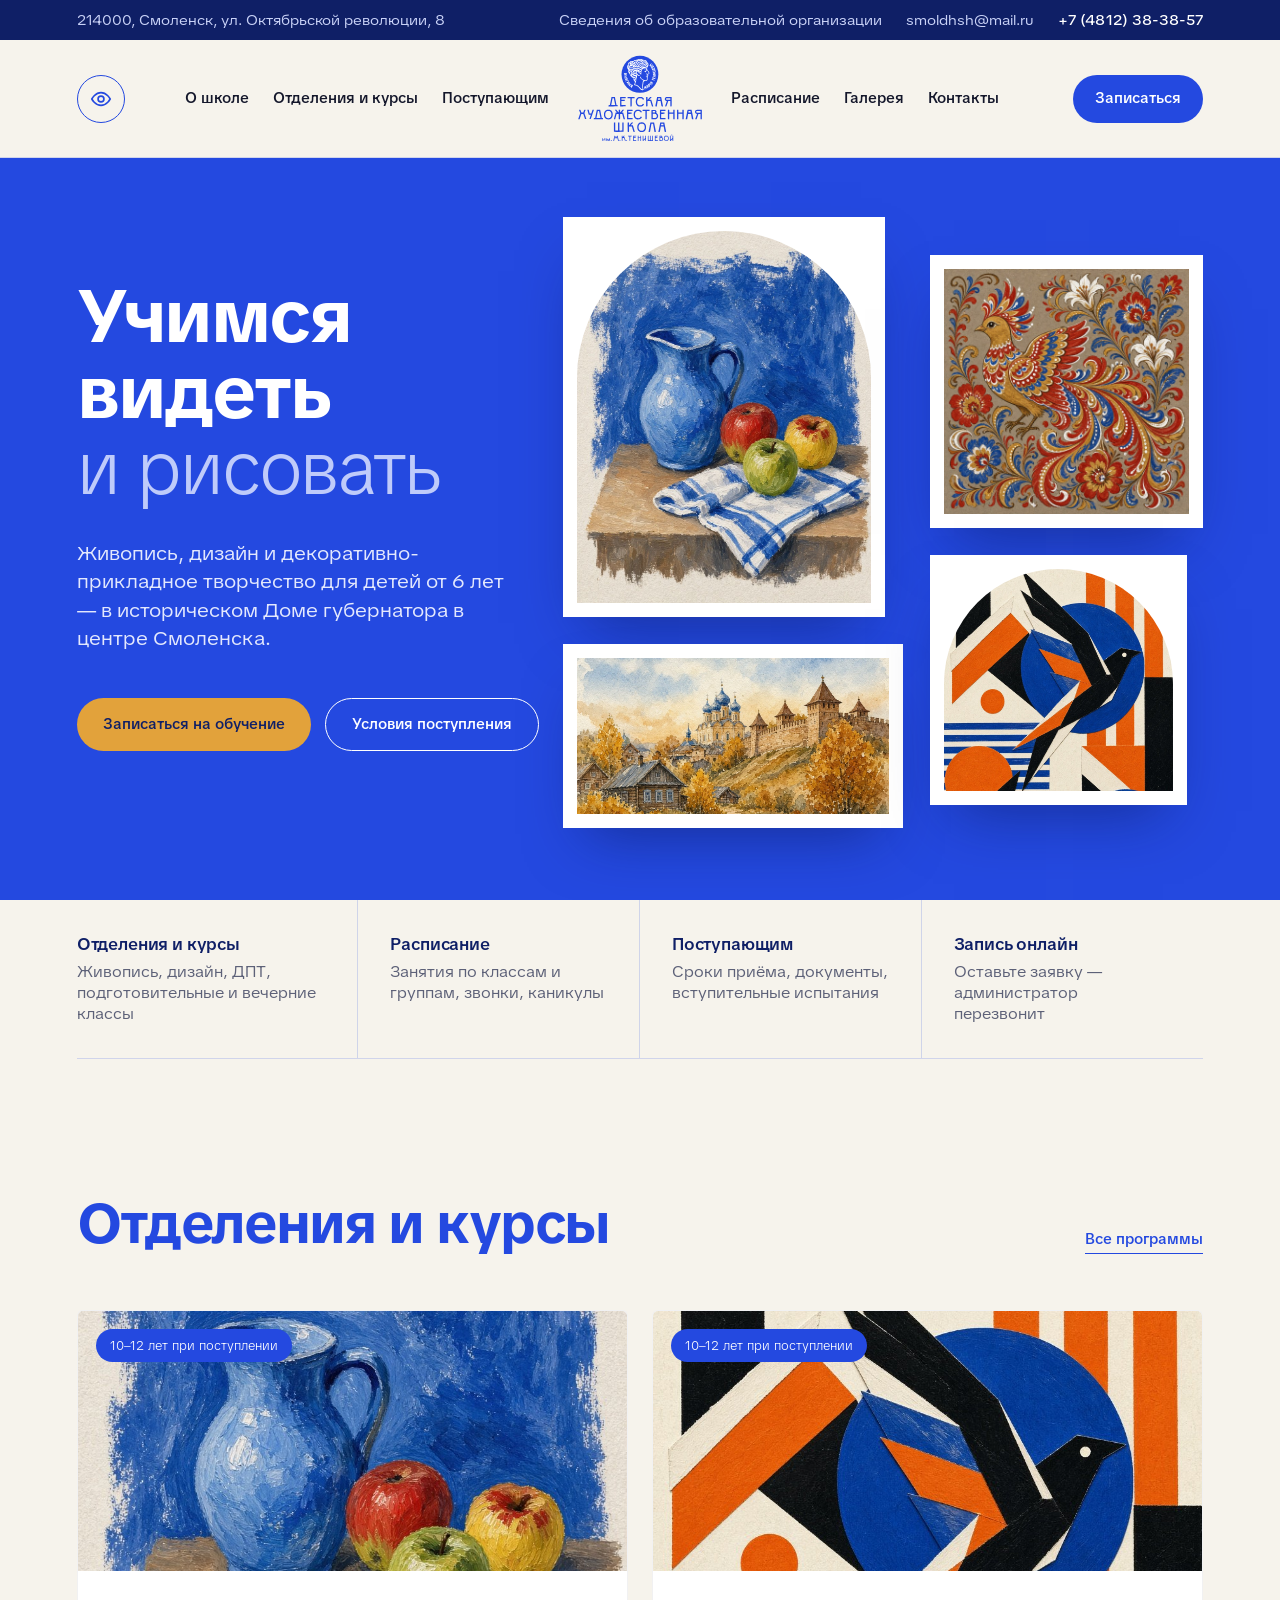
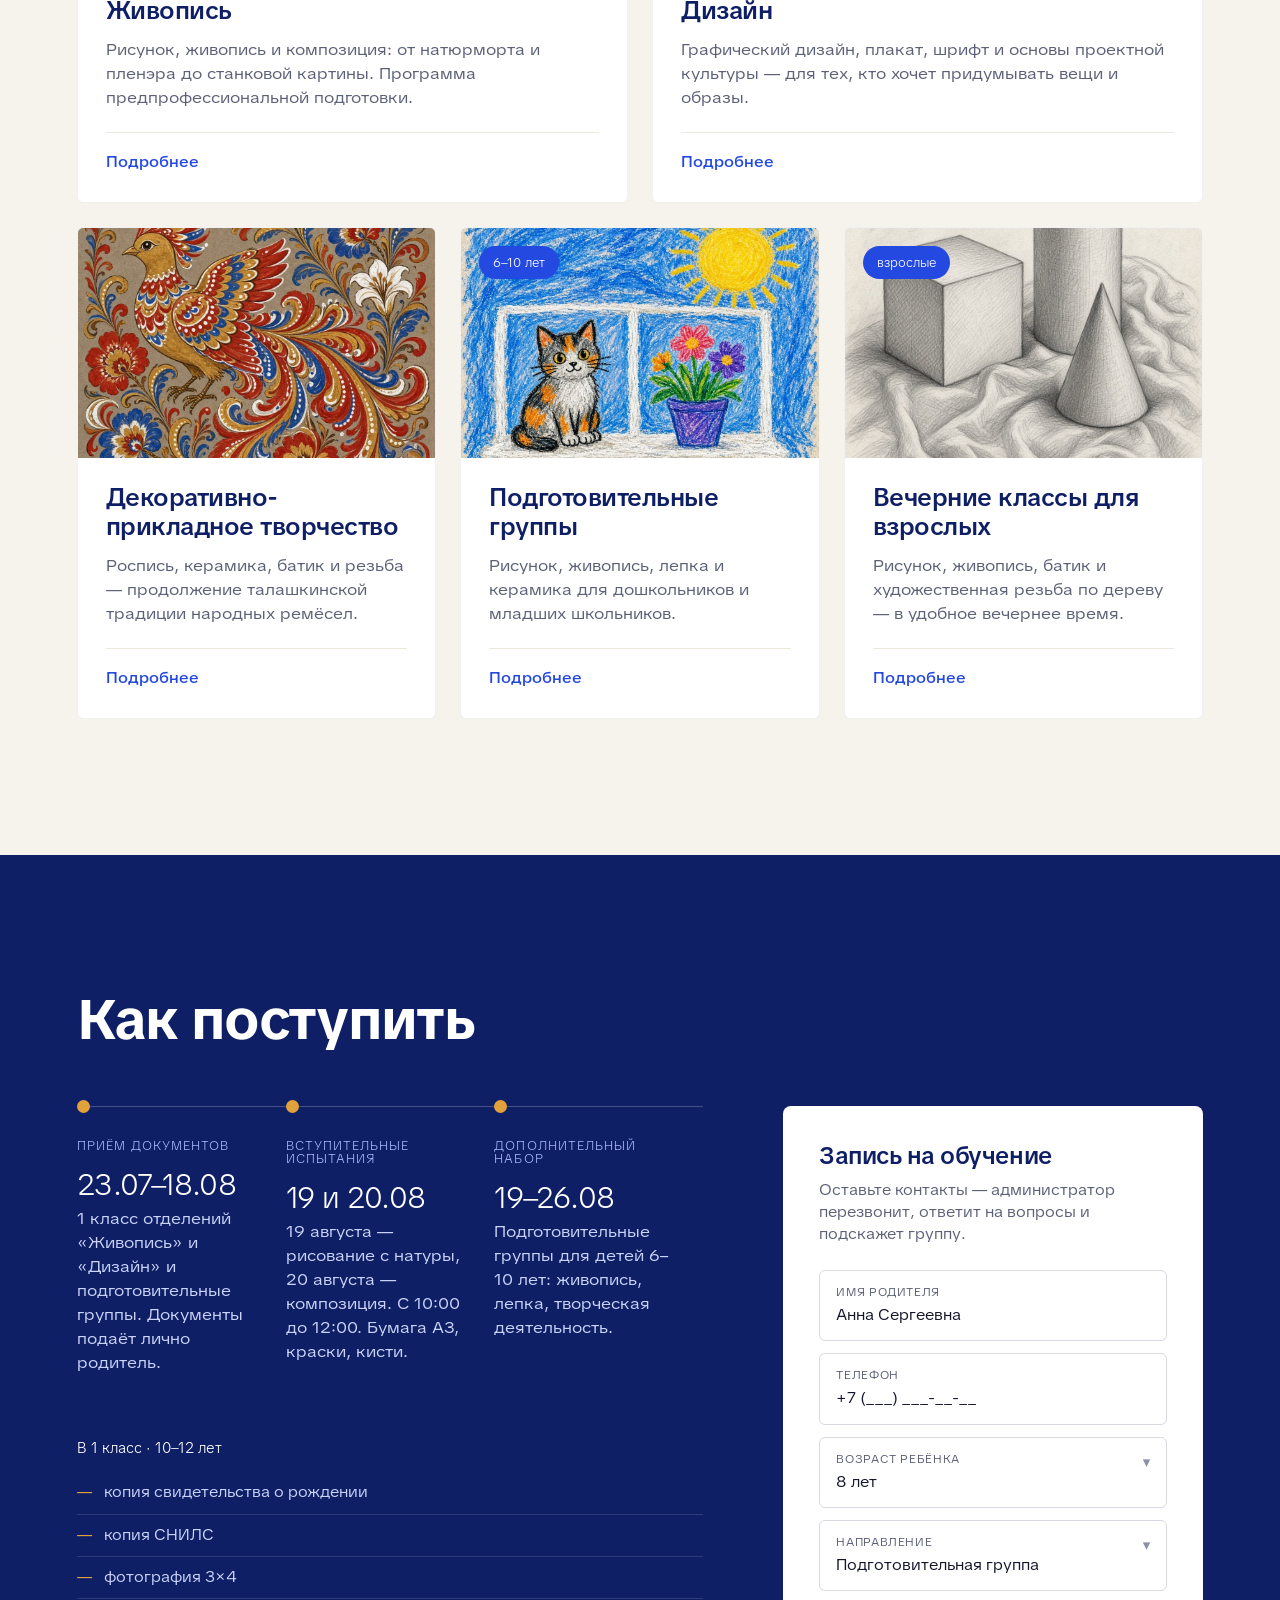
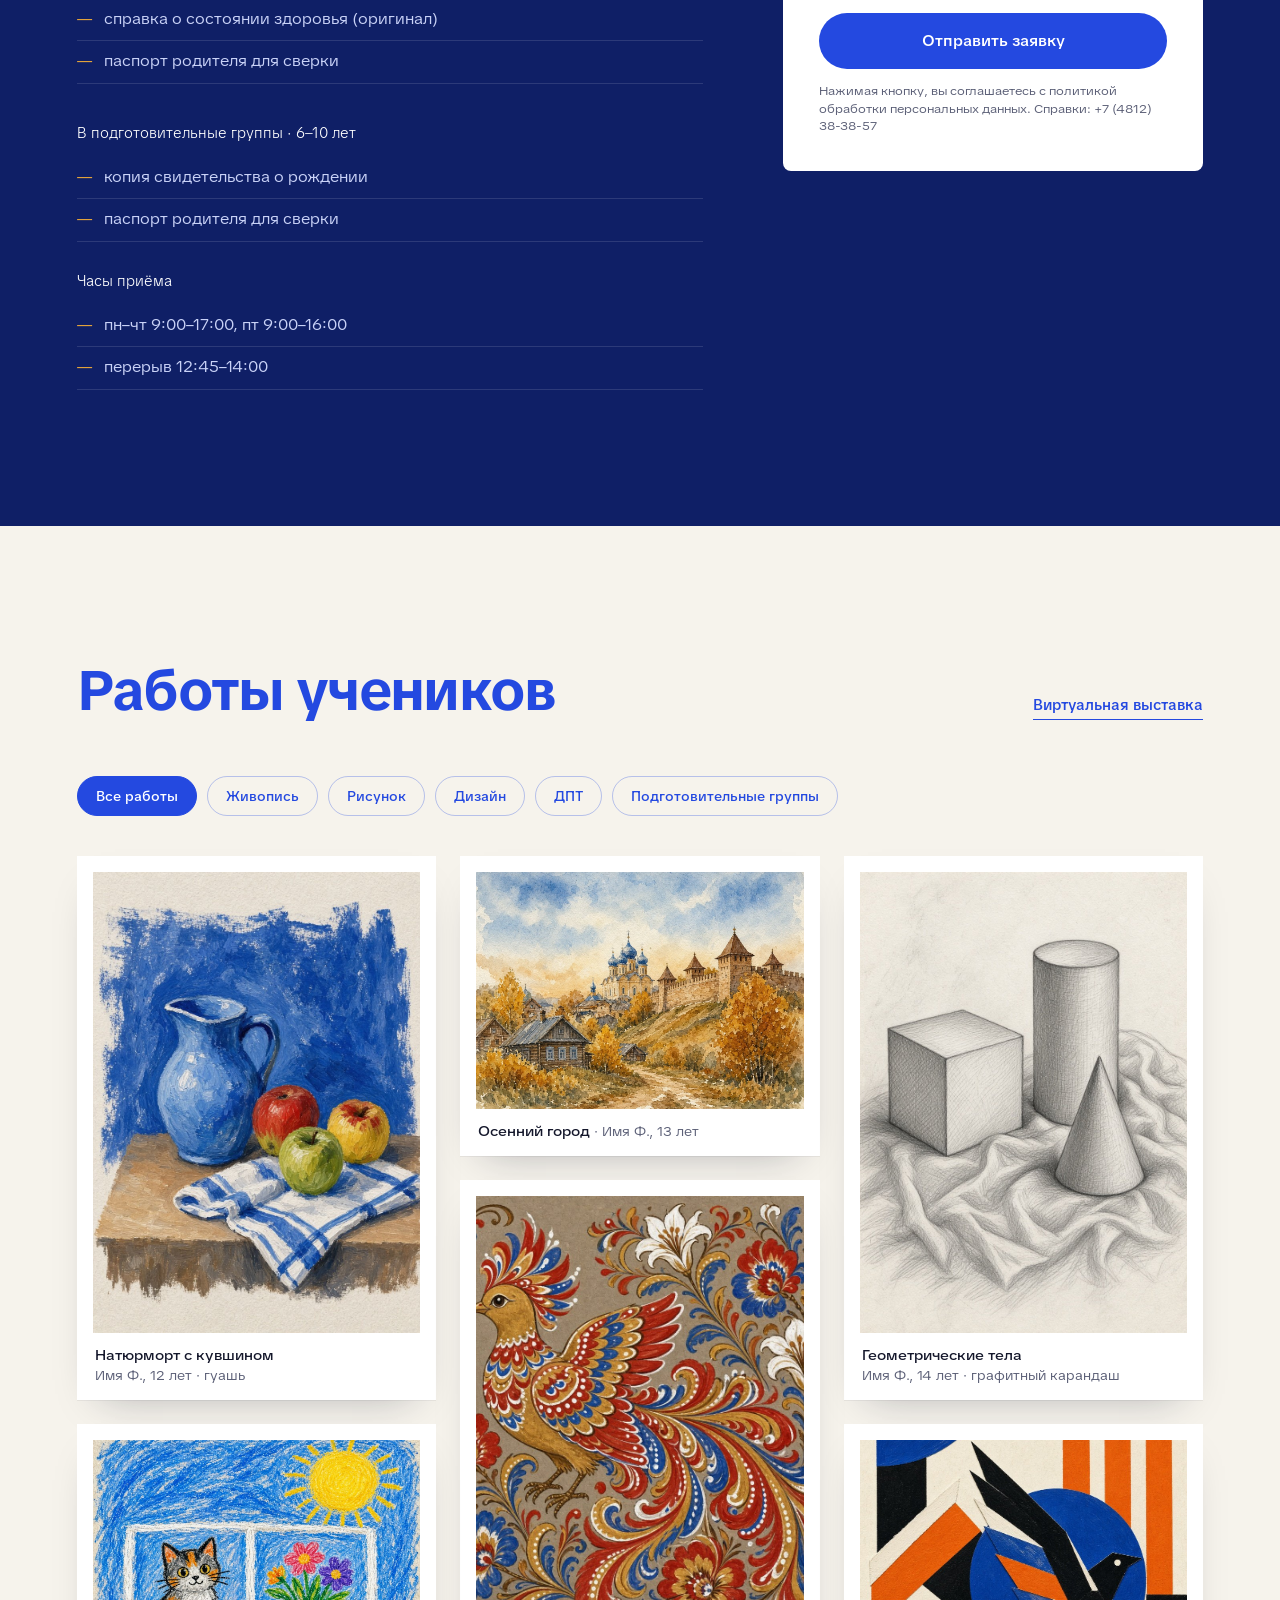
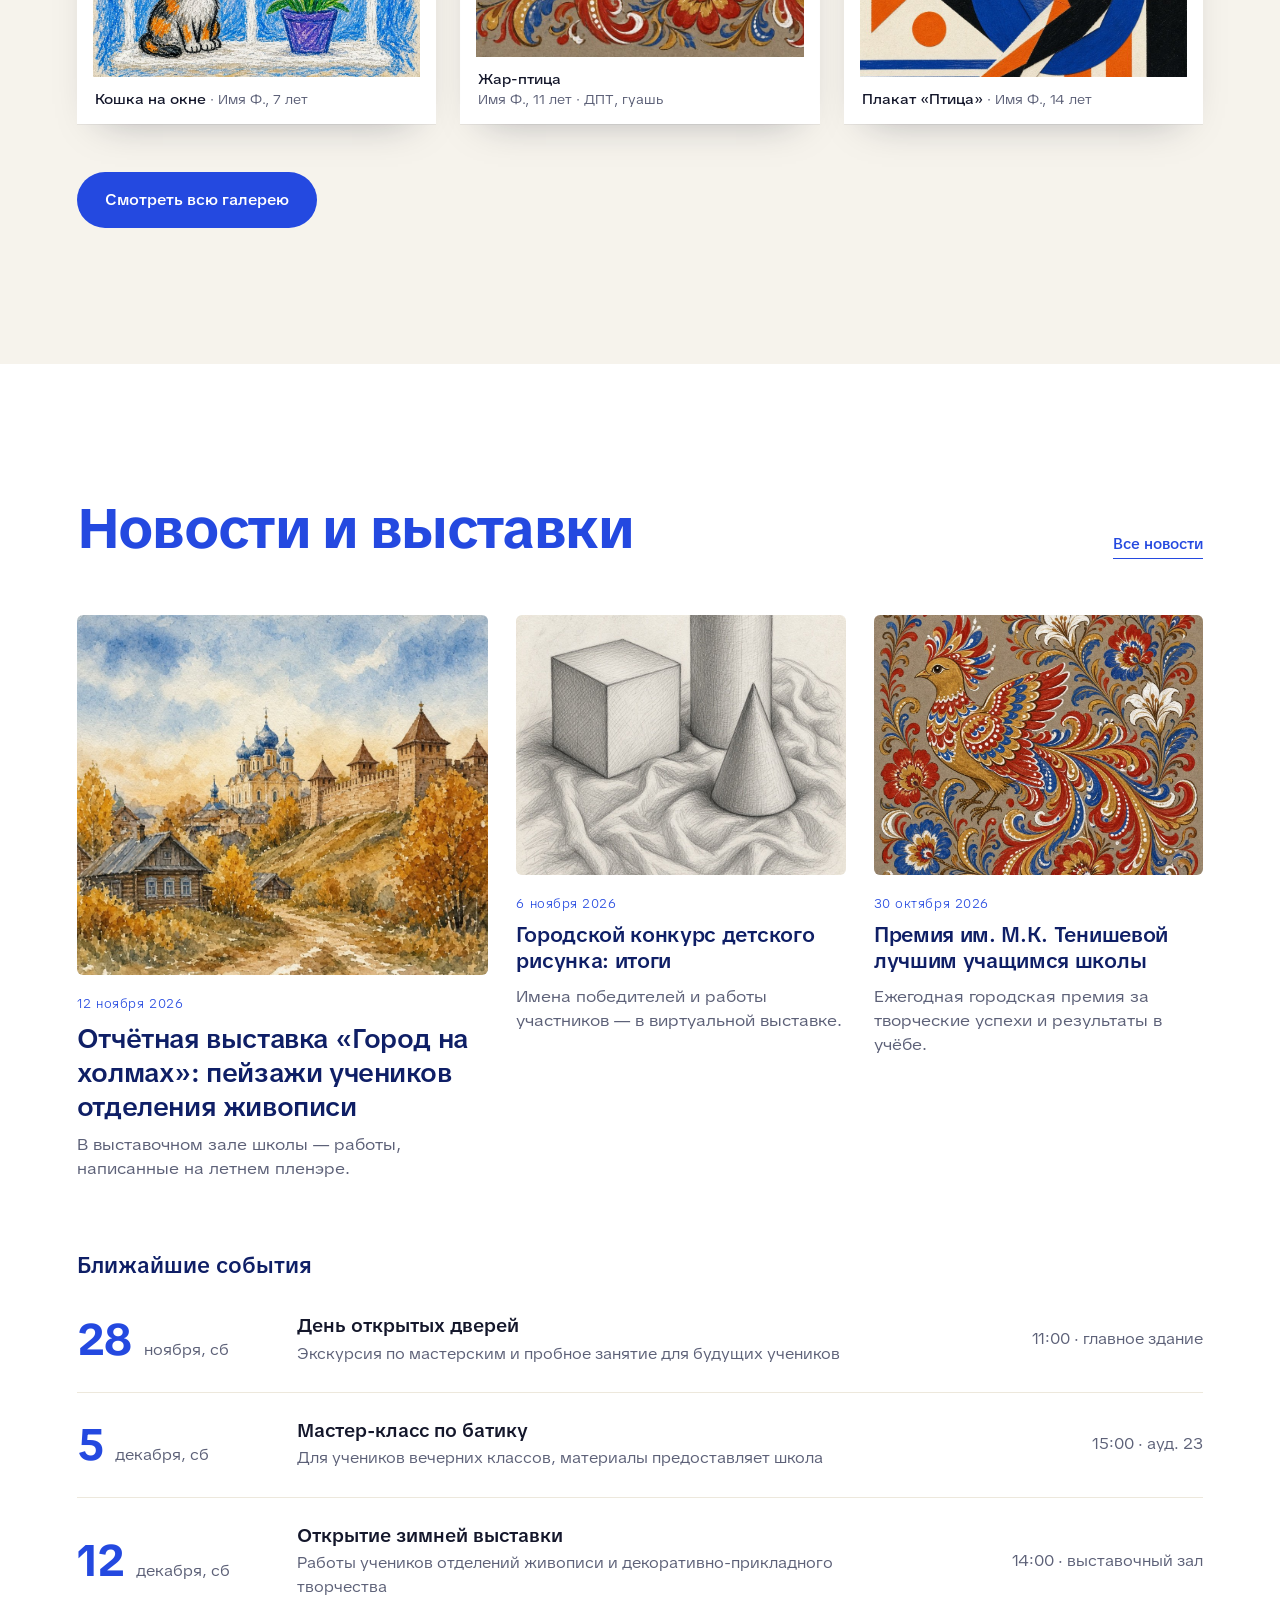
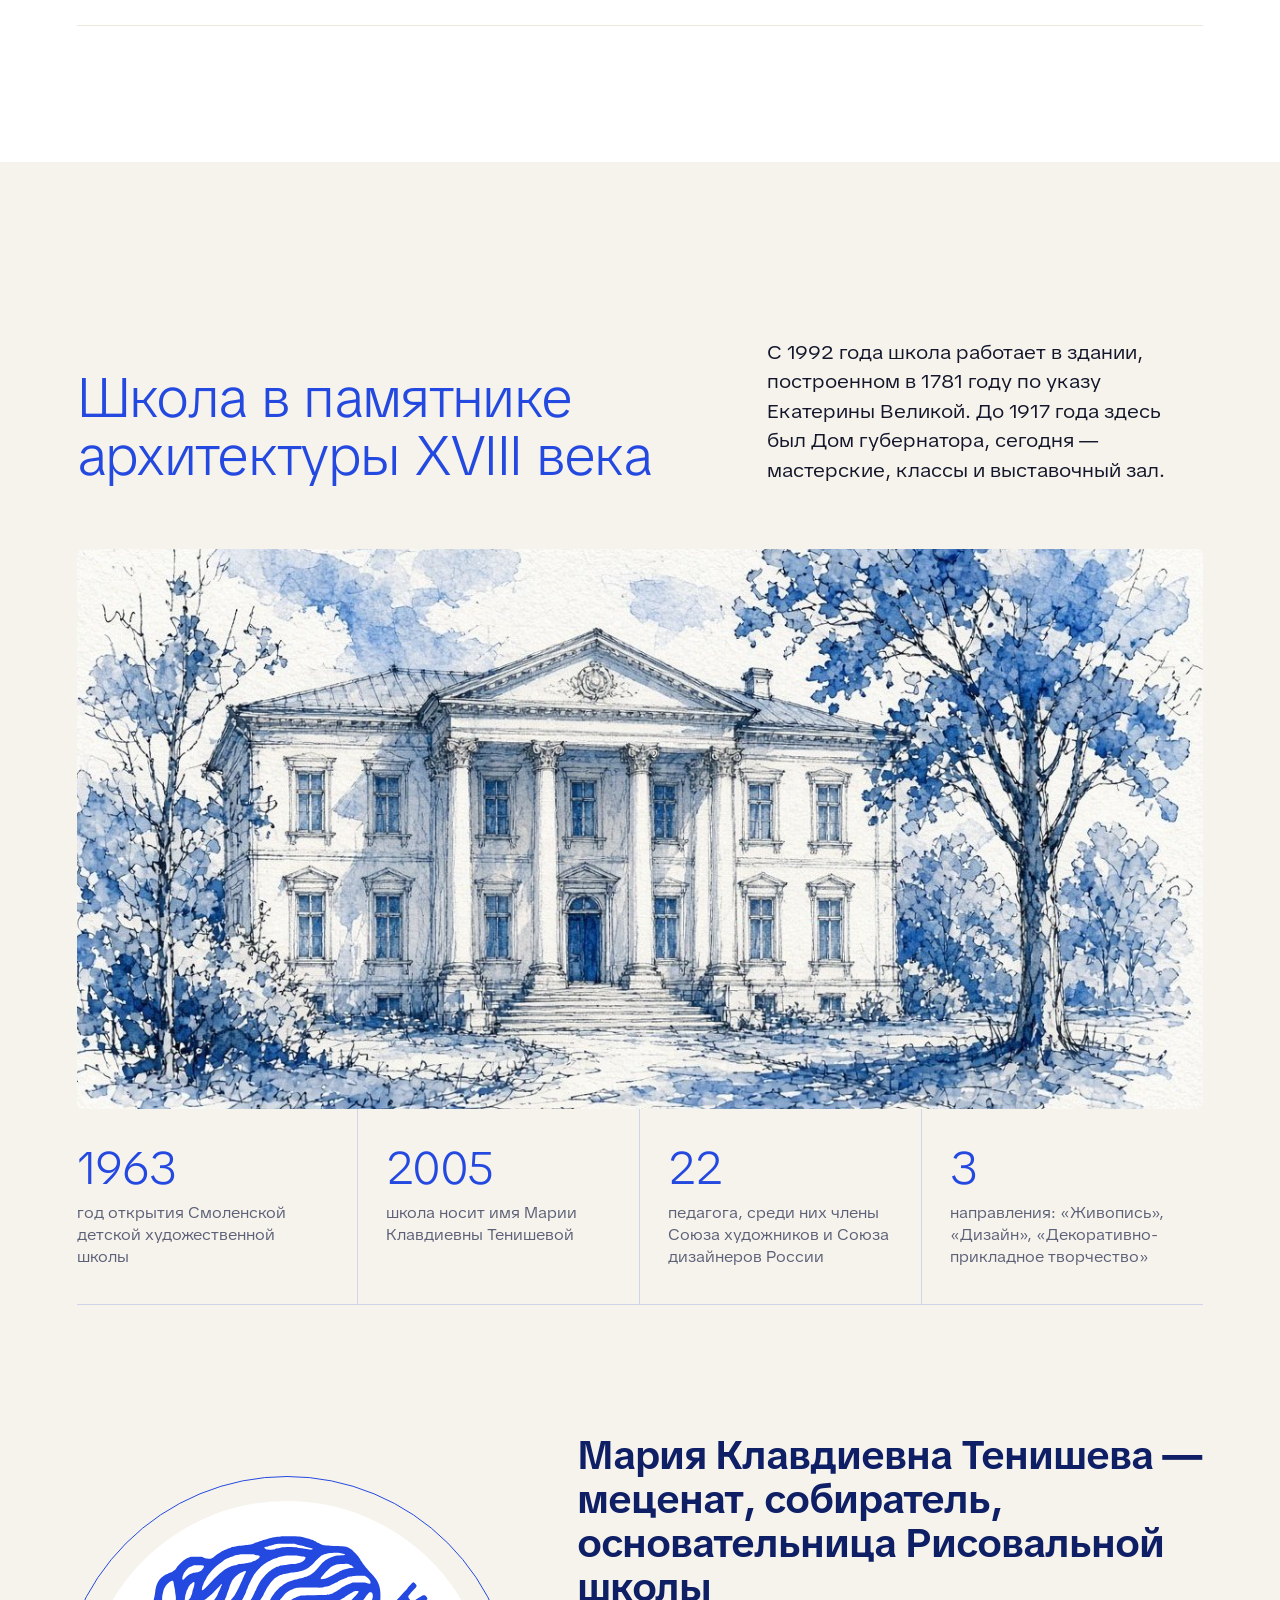
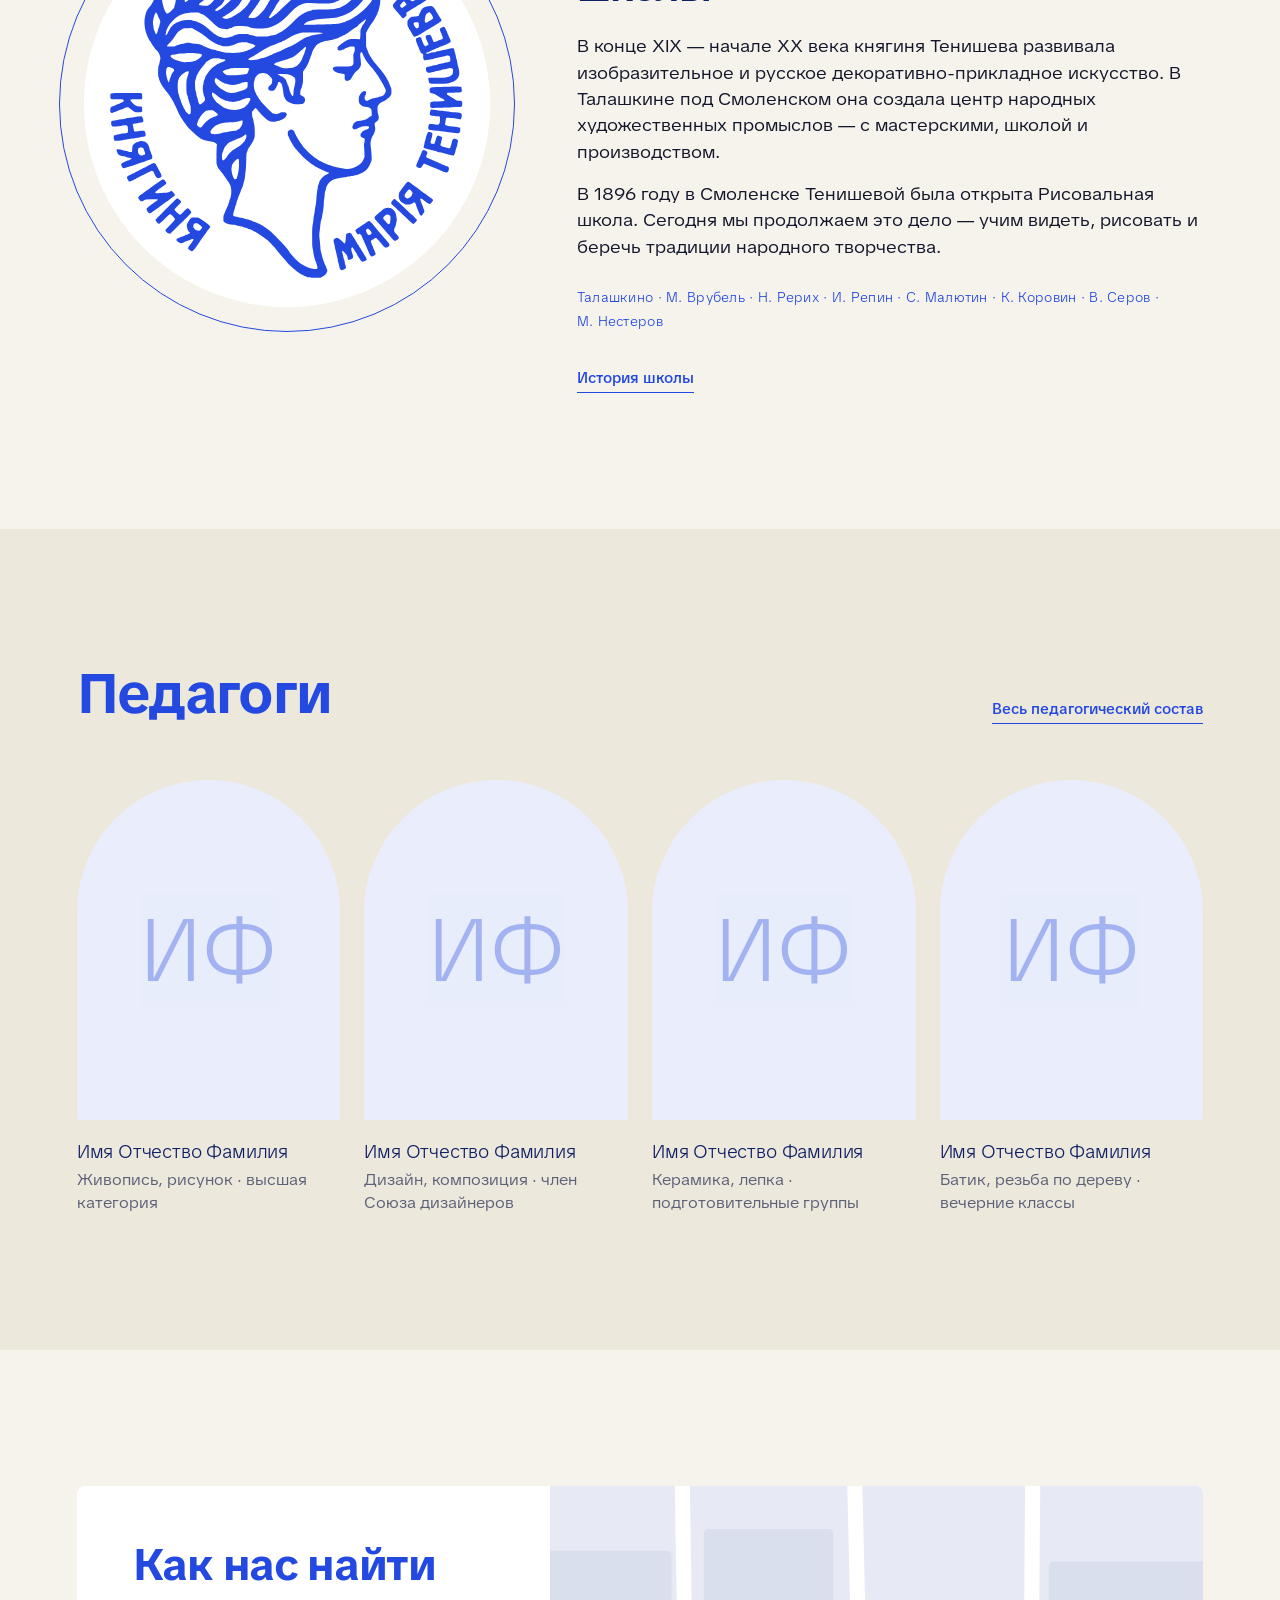
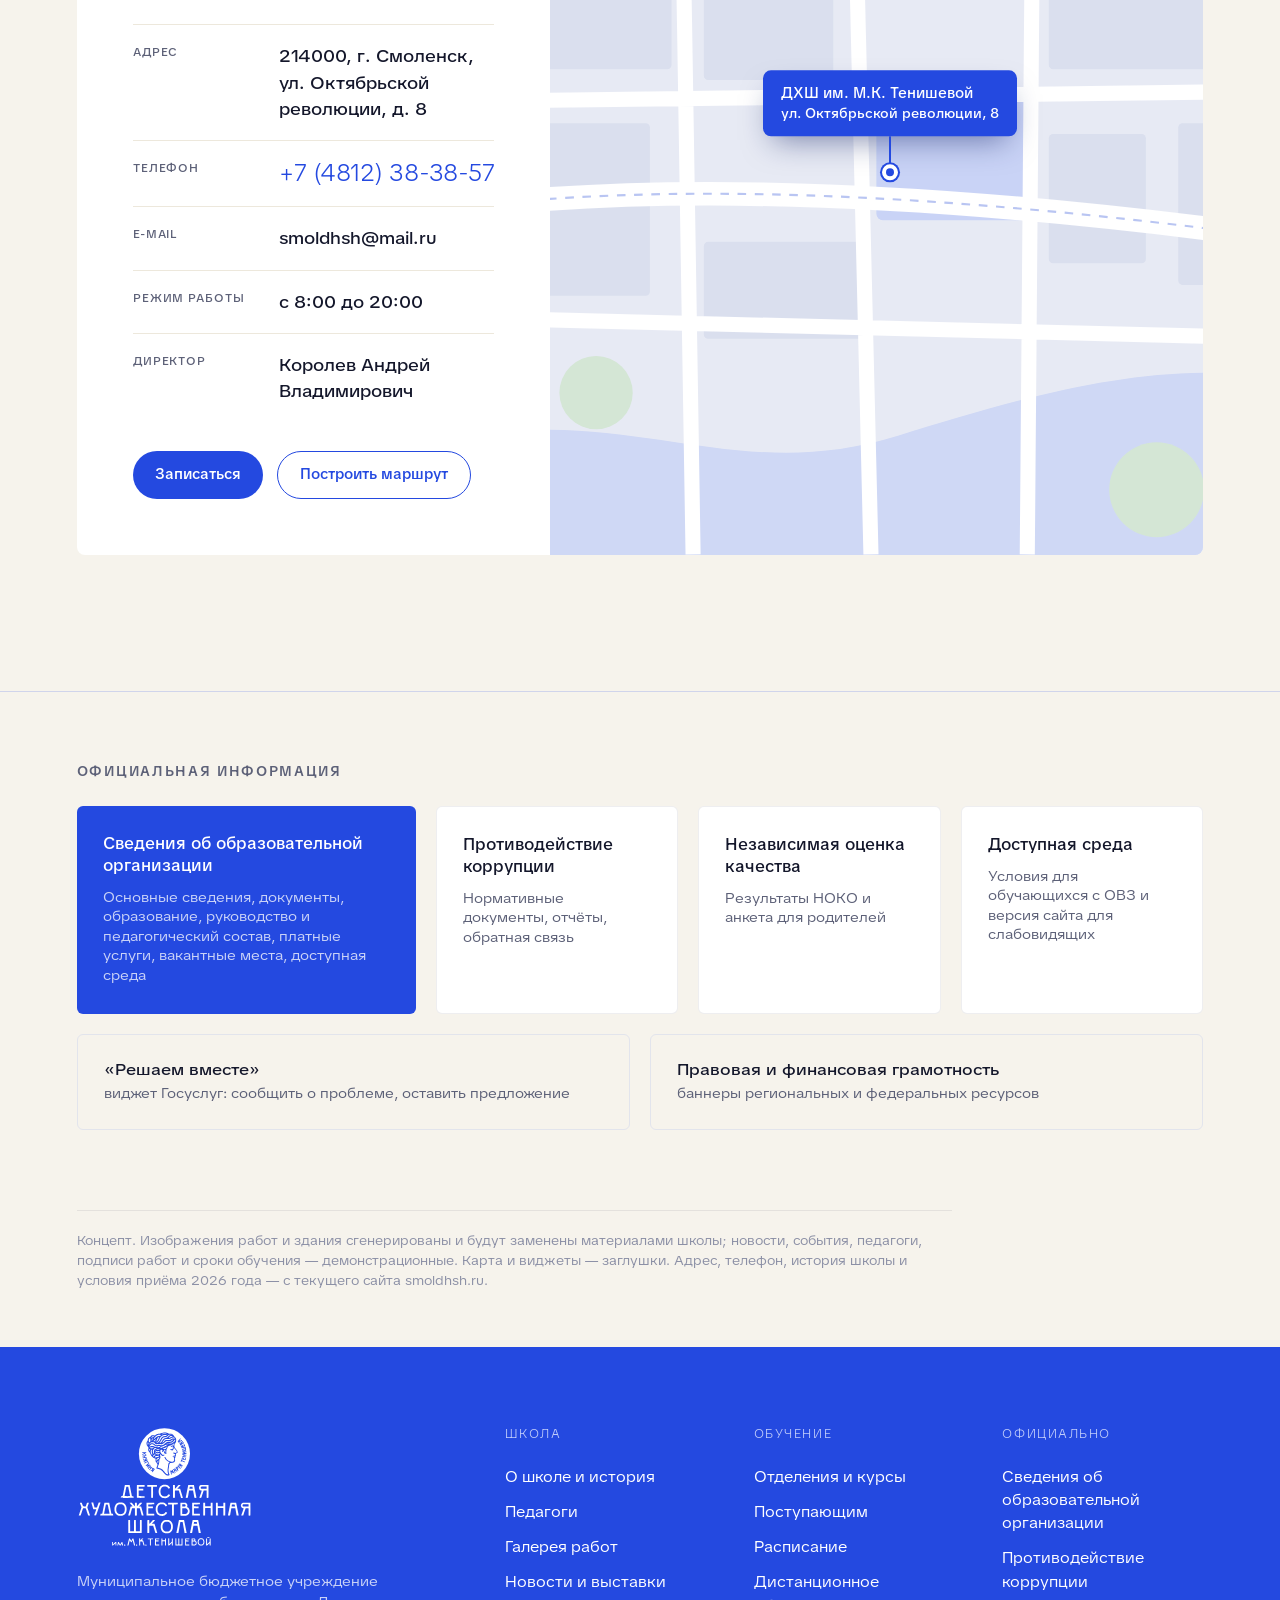
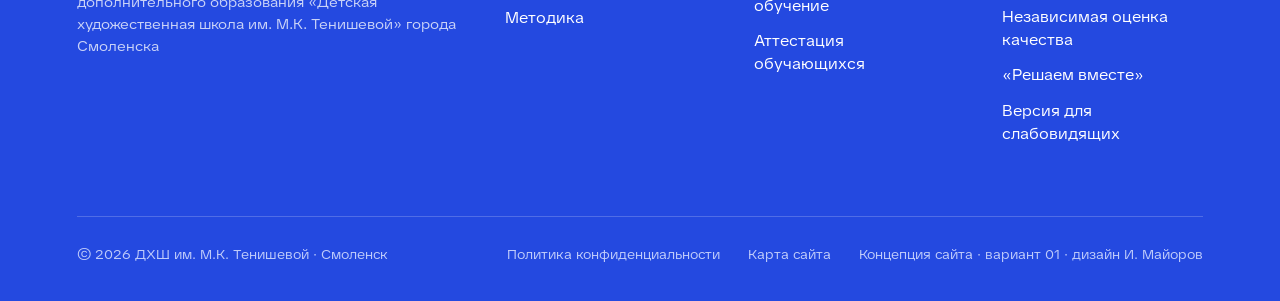
==== commit ef64a34d: "Блок ближайших событий списком, даты новостей" ====
--- a/index.html
+++ b/index.html
@@ -153,14 +153,15 @@
     <a class="link" href="#">Все новости</a>
   </div>
   <div class="news-grid">
-    <article class="card big"><div class="ph"><img src="img/work-landscape.jpg" alt=""></div><div class="date">00.00.2026</div><h3>Отчётная выставка «Город на холмах»: пейзажи учеников отделения живописи</h3><p>В выставочном зале школы — работы, написанные на летнем пленэре.</p></article>
-    <article class="card"><div class="ph"><img src="img/work-drawing.jpg" alt="" style="object-position:50% 60%"></div><div class="date">00.00.2026</div><h3>Городской конкурс детского рисунка: итоги</h3><p>Имена победителей и работы участников — в виртуальной выставке.</p></article>
-    <article class="card"><div class="ph"><img src="img/work-firebird.jpg" alt="" style="object-position:50% 30%"></div><div class="date">00.00.2026</div><h3>Премия им. М.К. Тенишевой лучшим учащимся школы</h3><p>Ежегодная городская премия за творческие успехи и результаты в учёбе.</p></article>
+    <article class="card big"><div class="ph"><img src="img/work-landscape.jpg" alt=""></div><div class="date">12 ноября 2026</div><h3>Отчётная выставка «Город на холмах»: пейзажи учеников отделения живописи</h3><p>В выставочном зале школы — работы, написанные на летнем пленэре.</p></article>
+    <article class="card"><div class="ph"><img src="img/work-drawing.jpg" alt="" style="object-position:50% 60%"></div><div class="date">6 ноября 2026</div><h3>Городской конкурс детского рисунка: итоги</h3><p>Имена победителей и работы участников — в виртуальной выставке.</p></article>
+    <article class="card"><div class="ph"><img src="img/work-firebird.jpg" alt="" style="object-position:50% 30%"></div><div class="date">30 октября 2026</div><h3>Премия им. М.К. Тенишевой лучшим учащимся школы</h3><p>Ежегодная городская премия за творческие успехи и результаты в учёбе.</p></article>
   </div>
   <div class="events">
-    <div class="ev"><div class="day">00<small>месяц</small></div><div><h4>День открытых дверей</h4><p>Экскурсия по мастерским и пробное занятие</p></div></div>
-    <div class="ev"><div class="day">00<small>месяц</small></div><div><h4>Международный детско-юношеский пленэр</h4><p>Открытие на базе школы</p></div></div>
-    <div class="ev"><div class="day">00<small>месяц</small></div><div><h4>Мастер-класс по батику</h4><p>Для учеников вечерних классов</p></div></div>
+    <h3 class="events-title">Ближайшие события</h3>
+    <a class="ev" href="#"><div class="ev-date"><b>28</b><span>ноября, сб</span></div><div class="ev-body"><h4>День открытых дверей</h4><p>Экскурсия по мастерским и пробное занятие для будущих учеников</p></div><div class="ev-meta">11:00 · главное здание</div></a>
+    <a class="ev" href="#"><div class="ev-date"><b>5</b><span>декабря, сб</span></div><div class="ev-body"><h4>Мастер-класс по батику</h4><p>Для учеников вечерних классов, материалы предоставляет школа</p></div><div class="ev-meta">15:00 · ауд. 23</div></a>
+    <a class="ev" href="#"><div class="ev-date"><b>12</b><span>декабря, сб</span></div><div class="ev-body"><h4>Открытие зимней выставки</h4><p>Работы учеников отделений живописи и декоративно-прикладного творчества</p></div><div class="ev-meta">14:00 · выставочный зал</div></a>
   </div>
 </div></section>
 
--- a/css/site.css
+++ b/css/site.css
@@ -1,25 +1,15 @@
 
 /* ---------- Шрифты: локально, SIL OFL 1.1 ---------- */
-@font-face{font-family:"Unbounded";src:url(../fonts/unbounded-cyrillic-400-normal.woff2) format("woff2");font-weight:400;unicode-range:U+0301,U+0400-045F,U+0490-0491,U+04B0-04B1,U+2116}
-@font-face{font-family:"Unbounded";src:url(../fonts/unbounded-latin-400-normal.woff2) format("woff2");font-weight:400;unicode-range:U+0000-00FF,U+2000-206F,U+20AC,U+2122,U+2190-21FF}
-@font-face{font-family:"Unbounded";src:url(../fonts/unbounded-cyrillic-300-normal.woff2) format("woff2");font-weight:300;unicode-range:U+0301,U+0400-045F,U+0490-0491,U+04B0-04B1,U+2116}
-@font-face{font-family:"Unbounded";src:url(../fonts/unbounded-latin-300-normal.woff2) format("woff2");font-weight:300;unicode-range:U+0000-00FF,U+2000-206F,U+20AC,U+2122,U+2190-21FF}
-@font-face{font-family:"Unbounded";src:url(../fonts/unbounded-cyrillic-500-normal.woff2) format("woff2");font-weight:500;unicode-range:U+0301,U+0400-045F,U+0490-0491,U+04B0-04B1,U+2116}
-@font-face{font-family:"Unbounded";src:url(../fonts/unbounded-latin-500-normal.woff2) format("woff2");font-weight:500;unicode-range:U+0000-00FF,U+2000-206F,U+20AC,U+2122,U+2190-21FF}
-@font-face{font-family:"Unbounded";src:url(../fonts/unbounded-cyrillic-600-normal.woff2) format("woff2");font-weight:600;unicode-range:U+0301,U+0400-045F,U+0490-0491,U+04B0-04B1,U+2116}
-@font-face{font-family:"Unbounded";src:url(../fonts/unbounded-latin-600-normal.woff2) format("woff2");font-weight:600;unicode-range:U+0000-00FF,U+2000-206F,U+20AC,U+2122,U+2190-21FF}
-@font-face{font-family:"Onest";src:url(../fonts/onest-cyrillic-400-normal.woff2) format("woff2");font-weight:400;unicode-range:U+0301,U+0400-045F,U+0490-0491,U+04B0-04B1,U+2116}
-@font-face{font-family:"Onest";src:url(../fonts/onest-latin-400-normal.woff2) format("woff2");font-weight:400;unicode-range:U+0000-00FF,U+2000-206F,U+20AC,U+2122,U+2190-21FF}
-@font-face{font-family:"Onest";src:url(../fonts/onest-cyrillic-500-normal.woff2) format("woff2");font-weight:500;unicode-range:U+0301,U+0400-045F,U+0490-0491,U+04B0-04B1,U+2116}
-@font-face{font-family:"Onest";src:url(../fonts/onest-latin-500-normal.woff2) format("woff2");font-weight:500;unicode-range:U+0000-00FF,U+2000-206F,U+20AC,U+2122,U+2190-21FF}
-@font-face{font-family:"Onest";src:url(../fonts/onest-cyrillic-600-normal.woff2) format("woff2");font-weight:600;unicode-range:U+0301,U+0400-045F,U+0490-0491,U+04B0-04B1,U+2116}
-@font-face{font-family:"Onest";src:url(../fonts/onest-latin-600-normal.woff2) format("woff2");font-weight:600;unicode-range:U+0000-00FF,U+2000-206F,U+20AC,U+2122,U+2190-21FF}
+
+
+@font-face{font-family:"TikTok Sans";src:url(../fonts/tiktok-sans-cyrillic-wdth-normal.woff2) format("woff2-variations");font-weight:300 900;font-stretch:75% 150%;font-display:swap;unicode-range:U+0301,U+0400-045F,U+0490-0491,U+04B0-04B1,U+2116}
+@font-face{font-family:"TikTok Sans";src:url(../fonts/tiktok-sans-latin-wdth-normal.woff2) format("woff2-variations");font-weight:300 900;font-stretch:75% 150%;font-display:swap;unicode-range:U+0000-00FF,U+0131,U+0152-0153,U+02BB-02BC,U+02C6,U+02DA,U+02DC,U+0304,U+0308,U+0329,U+2000-206F,U+20AC,U+2122,U+2191,U+2193,U+2212,U+2215,U+FEFF,U+FFFD}
 
 :root{
   --blue:#2449E0; --blue-d:#1A35A8; --blue-ink:#0F1F66; --blue-50:#E9EDFC;
   --paper:#F6F3EC; --paper-2:#EDE8DC; --white:#fff; --ink:#14172B; --muted:#5D6178;
   --ochre:#E2A23B; --red:#D9472B;
-  --disp:"Unbounded",system-ui,sans-serif; --text:"Onest",system-ui,sans-serif;
+  --disp:"TikTok Sans",system-ui,sans-serif; --text:"TikTok Sans",system-ui,sans-serif;
   --pad:clamp(40px,6vw,160px); --maxw:1660px; --utilh:40px; --hdrh:clamp(96px,13svh,136px);
 }
 *{box-sizing:border-box;margin:0;padding:0}
@@ -32,23 +22,23 @@
 .eyebrow{font-family:var(--disp);font-size:12px;letter-spacing:.14em;text-transform:uppercase;font-weight:500}
 .tag{display:inline-flex;align-items:center;gap:6px;font:500 10.5px/1 var(--text);letter-spacing:.08em;text-transform:uppercase;padding:5px 8px 4px;border:1px dashed currentColor;border-radius:4px;opacity:.75;white-space:nowrap}
 .tag::before{content:"";width:6px;height:6px;border-radius:50%;background:currentColor}
-.btn{display:inline-flex;align-items:center;gap:14px;font:600 16px/1 var(--text);padding:20px 28px;border-radius:999px;transition:.2s;white-space:nowrap}
+.btn{display:inline-flex;align-items:center;gap:14px;font:500 16px/1 var(--text);padding:20px 28px;border-radius:999px;transition:.2s;white-space:nowrap}
 .btn-ochre{background:var(--ochre);color:var(--blue-ink)}
 .btn-blue{background:var(--blue);color:#fff}
 .btn-ghost{border:1.5px solid currentColor}
 .arr{width:18px;height:18px;flex:none}
-h2.sec{font:500 clamp(56px,calc(47.36px + 0.6vw),62.7px)/1.05 var(--disp);letter-spacing:-.02em;color:var(--blue)}
+h2.sec{font:300 clamp(56px,calc(47.36px + 0.6vw),62.7px)/1.05 var(--disp);letter-spacing:-.02em;color:var(--blue)}
 .sec-head{display:grid;grid-template-columns:1fr auto;align-items:end;gap:40px;margin-bottom:clamp(56px,calc(47.36px + 0.6vw),62.7px)}
-.sec-head .num{font:400 13px/1 var(--disp);color:var(--blue);letter-spacing:.1em;margin-bottom:20px;display:flex;gap:14px;align-items:center}
+.sec-head .num{font:300 13px/1 var(--disp);color:var(--blue);letter-spacing:.1em;margin-bottom:20px;display:flex;gap:14px;align-items:center}
 .sec-head .num::after{content:"";width:64px;height:1px;background:var(--blue)}
-.link{font:600 15px/1 var(--text);color:var(--blue);display:inline-flex;gap:10px;align-items:center;border-bottom:1.5px solid currentColor;padding-bottom:6px}
+.link{font:500 15px/1 var(--text);color:var(--blue);display:inline-flex;gap:10px;align-items:center;border-bottom:1.5px solid currentColor;padding-bottom:6px}
 
 /* ---------- Утилитная строка + шапка ---------- */
 .util{background:var(--blue-ink);color:#C9D2F7;font-size:clamp(13.5px,calc(11.42px + 0.14vw),15.1px)}
 .util .wrap{display:flex;align-items:center;gap:clamp(24px,calc(20.3px + 0.26vw),26.9px);height:var(--utilh)}
 .util .sp{flex:1}
 .util a:hover{color:#fff}
-.util .ph-top{color:#fff;font-weight:600;letter-spacing:.01em}
+.util .ph-top{color:#fff;font-weight:500;letter-spacing:.01em}
 header.top{background:var(--paper);border-bottom:1px solid rgba(36,73,224,.18);position:relative;z-index:5}
 header.top .wrap{display:grid;grid-template-columns:1fr auto 1fr;align-items:center;height:var(--hdrh);gap:clamp(28px,calc(23.68px + 0.3vw),31.4px)}
 .h-side{display:flex;align-items:center;gap:24px;min-width:0}
@@ -60,7 +50,7 @@
 nav.main a{position:relative;padding:8px 0}
 nav.main a.on{color:var(--blue)}
 nav.main a.on::after{content:"";position:absolute;left:0;right:0;bottom:0;height:2px;background:var(--blue)}
-.eye-btn{display:inline-flex;align-items:center;gap:10px;height:clamp(48px,calc(40.59px + 0.51vw),53.8px);padding:0 clamp(14px,calc(11.84px + 0.15vw),15.7px);border-radius:999px;border:1.5px solid var(--blue);color:var(--blue);font:600 clamp(14px,calc(11.84px + 0.15vw),15.7px)/1 var(--text);white-space:nowrap}
+.eye-btn{display:inline-flex;align-items:center;gap:10px;height:clamp(48px,calc(40.59px + 0.51vw),53.8px);padding:0 clamp(14px,calc(11.84px + 0.15vw),15.7px);border-radius:999px;border:1.5px solid var(--blue);color:var(--blue);font:500 clamp(14px,calc(11.84px + 0.15vw),15.7px)/1 var(--text);white-space:nowrap}
 .eye-btn svg{width:22px;height:22px;flex:none}
 .eye-btn .lbl-s{display:none}
 .btn-sm{height:clamp(48px,calc(40.59px + 0.51vw),53.8px);padding:0 clamp(22px,calc(18.61px + 0.24vw),24.6px);font-size:clamp(15px,calc(12.69px + 0.16vw),16.8px)}
@@ -74,7 +64,7 @@
 .hero{--heroh:max(520px,calc(100svh - var(--utilh) - var(--hdrh)));position:relative;background:var(--blue);color:#fff;height:var(--heroh);overflow:hidden}
 .hero .wrap{display:grid;grid-template-columns:minmax(0,1fr) auto;gap:clamp(40px,4vw,96px);height:100%}
 .hero-copy{position:relative;z-index:2;display:flex;flex-direction:column;justify-content:center;padding-bottom:calc(var(--heroh)*.04)}
-.hero h1{font:500 min(clamp(64px,calc(54px + 1.6vw),92px),calc(var(--heroh)*.115))/1.02 var(--disp);letter-spacing:-.035em;margin:0 0 calc(var(--heroh)*.045)}
+.hero h1{font:300 min(clamp(64px,calc(54px + 1.6vw),92px),calc(var(--heroh)*.115))/1.02 var(--disp);letter-spacing:-.035em;margin:0 0 calc(var(--heroh)*.045)}
 .hero h1 em{font-style:normal;font-weight:300;color:#BFCBFA}
 .hero p.lead{font-size:min(clamp(18px,calc(15px + .3vw),22px),calc(var(--heroh)*.03));line-height:1.5;color:#E3E8FD;max-width:27em}
 .hero .cta{display:flex;gap:14px;margin-top:calc(var(--heroh)*.06)}
@@ -103,7 +93,7 @@
 .route:last-child{border-right:0}
 .route .ic{width:52px;height:52px;border-radius:50%;background:var(--blue-50);color:var(--blue);display:grid;place-items:center;flex:none}
 .route .ic svg{width:26px;height:26px}
-.route h3{font:500 clamp(17px,calc(14.38px + 0.18vw),19px)/1.25 var(--disp);color:var(--blue-ink);margin-bottom:6px;letter-spacing:-.01em}
+.route h3{font:300 clamp(17px,calc(14.38px + 0.18vw),19px)/1.25 var(--disp);color:var(--blue-ink);margin-bottom:6px;letter-spacing:-.01em}
 .route p{font-size:clamp(14.5px,calc(12.26px + 0.16vw),16.2px);color:var(--muted);line-height:1.45}
 
 section{padding:clamp(136px,calc(116px + 1.4vw),156px) 0}
@@ -115,13 +105,13 @@
 .dep .ph{height:clamp(230px,calc(194.51px + 2.46vw),257.6px);position:relative;overflow:hidden}
 .dep.wide .ph{height:clamp(260px,calc(219.88px + 2.79vw),291.2px)}
 .dep .ph img{width:100%;height:100%;object-fit:cover}
-.dep .age{position:absolute;left:18px;top:18px;background:var(--blue);color:#fff;font:500 13px/1 var(--disp);padding:10px 14px;border-radius:999px}
+.dep .age{position:absolute;left:18px;top:18px;background:var(--blue);color:#fff;font:300 13px/1 var(--disp);padding:10px 14px;border-radius:999px}
 .dep .body{padding:26px 28px 28px;display:flex;flex-direction:column;flex:1}
-.dep h3{font:500 clamp(25px,calc(21.14px + 0.27vw),28px)/1.15 var(--disp);color:var(--blue-ink);letter-spacing:-.02em;margin-bottom:12px}
+.dep h3{font:300 clamp(25px,calc(21.14px + 0.27vw),28px)/1.15 var(--disp);color:var(--blue-ink);letter-spacing:-.02em;margin-bottom:12px}
 .dep p{font-size:clamp(15.5px,calc(13.11px + 0.17vw),17.4px);color:var(--muted);flex:1}
 .dep .meta{display:flex;justify-content:space-between;align-items:center;margin-top:22px;padding-top:18px;border-top:1px solid var(--paper-2);font-size:14px}
 .dep .meta span{color:var(--muted)}
-.dep .meta a{color:var(--blue);font-weight:600;display:flex;gap:8px;align-items:center}
+.dep .meta a{color:var(--blue);font-weight:500;display:flex;gap:8px;align-items:center}
 .ph-solid{display:grid;place-items:center;background:var(--blue-50);color:var(--blue)}
 .ph-solid svg{width:120px;height:120px;opacity:.9}
 
@@ -133,16 +123,16 @@
 .timeline{display:grid;grid-template-columns:repeat(3,1fr);gap:0;border-top:1px solid rgba(255,255,255,.22)}
 .step{padding:32px 28px 0 0;position:relative}
 .step::before{content:"";position:absolute;top:-7px;left:0;width:13px;height:13px;border-radius:50%;background:var(--ochre)}
-.step .d{font:500 clamp(30px,calc(25.37px + 0.32vw),33.6px)/1.1 var(--disp);letter-spacing:-.02em;margin-bottom:6px}
-.step .m{font:400 13px/1 var(--disp);color:#9FB0F5;letter-spacing:.08em;text-transform:uppercase;margin-bottom:16px}
+.step .d{font:300 clamp(30px,calc(25.37px + 0.32vw),33.6px)/1.1 var(--disp);letter-spacing:-.02em;margin-bottom:6px}
+.step .m{font:300 13px/1 var(--disp);color:#9FB0F5;letter-spacing:.08em;text-transform:uppercase;margin-bottom:16px}
 .step p{font-size:clamp(15.5px,calc(13.11px + 0.17vw),17.4px);color:#C9D2F7}
 .admit-cols{display:grid;grid-template-columns:repeat(auto-fit,minmax(300px,1fr));gap:40px;margin-top:64px}
-.admit-cols h4{font:500 15px/1.3 var(--disp);margin-bottom:14px;color:#fff}
+.admit-cols h4{font:300 15px/1.3 var(--disp);margin-bottom:14px;color:#fff}
 .admit-cols ul{list-style:none;font-size:clamp(15px,calc(12.69px + 0.16vw),16.8px);color:#C9D2F7}
 .admit-cols li{padding:9px 0;border-bottom:1px solid rgba(255,255,255,.12);display:flex;gap:12px}
 .admit-cols li::before{content:"—";color:var(--ochre)}
 .signup{background:#fff;color:var(--ink);border-radius:8px;padding:36px;align-self:start}
-.signup h3{font:500 24px/1.2 var(--disp);color:var(--blue-ink);margin-bottom:8px;letter-spacing:-.02em}
+.signup h3{font:300 24px/1.2 var(--disp);color:var(--blue-ink);margin-bottom:8px;letter-spacing:-.02em}
 .signup p.s{font-size:14.5px;color:var(--muted);margin-bottom:24px}
 .field{border:1px solid #D7D9E3;border-radius:6px;padding:13px 16px;margin-bottom:12px;font-size:15px;color:#8C90A6;display:flex;justify-content:space-between}
 .field small{font-size:11px;color:var(--muted);text-transform:uppercase;letter-spacing:.06em;display:block;margin-bottom:3px}
@@ -162,7 +152,7 @@
 .w .pic{flex:1;overflow:hidden;min-height:0}
 .w .pic img{width:100%;height:100%;object-fit:cover}
 .w figcaption{display:flex;justify-content:space-between;align-items:baseline;gap:12px;padding:12px 2px 14px;font-size:clamp(13px,calc(10.99px + 0.14vw),14.6px);color:var(--muted)}
-.w figcaption b{font-weight:600;color:var(--ink);font-size:14px}
+.w figcaption b{font-weight:500;color:var(--ink);font-size:14px}
 .g1{grid-column:1/5;grid-row:1/3}
 .g2{grid-column:5/9;grid-row:1/2}
 .g3{grid-column:9/13;grid-row:1/3}
@@ -179,43 +169,36 @@
 .card .ph{height:clamp(260px,calc(219.88px + 2.79vw),291.2px);border-radius:6px;overflow:hidden;position:relative;margin-bottom:22px}
 .card.big .ph{height:clamp(360px,calc(304.45px + 3.86vw),403.2px)}
 .card .ph img{width:100%;height:100%;object-fit:cover}
-.card .date{font:500 13px/1 var(--disp);color:var(--blue);letter-spacing:.04em;display:flex;gap:12px;align-items:center;margin-bottom:12px}
+.card .date{font:300 13px/1 var(--disp);color:var(--blue);letter-spacing:.04em;display:flex;gap:12px;align-items:center;margin-bottom:12px}
 .card .date span{font:500 11px/1 var(--text);letter-spacing:.08em;text-transform:uppercase;color:var(--muted);background:var(--paper);padding:6px 9px;border-radius:999px}
-.card h3{font:500 clamp(21px,calc(17.76px + 0.22vw),23.5px)/1.25 var(--disp);letter-spacing:-.015em;color:var(--blue-ink);margin-bottom:10px}
+.card h3{font:300 clamp(21px,calc(17.76px + 0.22vw),23.5px)/1.25 var(--disp);letter-spacing:-.015em;color:var(--blue-ink);margin-bottom:10px}
 .card.big h3{font-size:clamp(27px,calc(22.83px + 0.29vw),30.2px)}
 .card p{font-size:15.5px;color:var(--muted)}
 .ph-pattern{background:var(--blue);display:grid;place-items:center;color:#fff}
 .ph-pattern .lab{font:500 12px/1.4 var(--text);letter-spacing:.08em;text-transform:uppercase;border:1px dashed rgba(255,255,255,.6);padding:10px 14px;border-radius:4px}
-.events{margin-top:64px;display:grid;grid-template-columns:repeat(3,1fr);gap:0;border-top:2px solid var(--blue)}
-.ev{padding:28px 32px 28px 0;display:grid;grid-template-columns:88px 1fr;gap:18px;border-right:1px solid var(--paper-2);margin-right:32px}
-.ev:last-child{border-right:0;margin-right:0}
-.ev .day{font:500 44px/1 var(--disp);color:var(--blue);letter-spacing:-.03em}
-.ev .day small{display:block;font:400 12px/1 var(--disp);letter-spacing:.1em;text-transform:uppercase;margin-top:8px}
-.ev h4{font:600 17px/1.3 var(--text);margin-bottom:6px}
-.ev p{font-size:14px;color:var(--muted)}
 
 /* ---------- О школе ---------- */
 .about-top{display:grid;grid-template-columns:7fr 5fr;gap:80px;align-items:end}
-.about h2.big{font:500 clamp(56px,calc(47.36px + 0.6vw),62.7px)/1.04 var(--disp);letter-spacing:-.03em;color:var(--blue)}
+.about h2.big{font:300 clamp(56px,calc(47.36px + 0.6vw),62.7px)/1.04 var(--disp);letter-spacing:-.03em;color:var(--blue)}
 .about .intro{font-size:clamp(19px,calc(16.07px + 0.2vw),21.3px);line-height:1.55;color:var(--ink)}
 .bld{margin-top:64px;position:relative;border-radius:6px;overflow:hidden;height:clamp(560px,calc(473.59px + 6vw),627.2px)}
 .bld img{width:100%;height:100%;object-fit:cover}
 .bld .cap{position:absolute;left:28px;bottom:24px}
 .bld .stamp{position:absolute;right:40px;top:40px;width:250px;background:var(--paper);padding:26px;border-radius:4px;box-shadow:0 20px 40px -20px rgba(15,31,102,.4)}
-.stamp .y{font:500 54px/1 var(--disp);color:var(--blue);letter-spacing:-.03em}
+.stamp .y{font:300 54px/1 var(--disp);color:var(--blue);letter-spacing:-.03em}
 .stamp p{font-size:14px;color:var(--muted);margin-top:10px;line-height:1.45}
 .facts{display:grid;grid-template-columns:repeat(4,1fr);margin-top:0;border-bottom:1px solid rgba(36,73,224,.18)}
 .fact{padding:36px 28px 36px 0;border-right:1px solid rgba(36,73,224,.18);padding-left:28px}
 .fact:first-child{padding-left:0}.fact:last-child{border-right:0}
-.fact b{display:block;font:500 clamp(46px,calc(38.9px + 0.49vw),51.5px)/1 var(--disp);color:var(--blue);letter-spacing:-.03em;margin-bottom:12px}
+.fact b{display:block;font:300 clamp(46px,calc(38.9px + 0.49vw),51.5px)/1 var(--disp);color:var(--blue);letter-spacing:-.03em;margin-bottom:12px}
 .fact span{font-size:15px;color:var(--muted);display:block;line-height:1.45}
 .heritage{display:grid;grid-template-columns:var(--emw) 1fr;--emw:clamp(420px,calc(355.19px + 4.5vw),470.4px);gap:clamp(80px,calc(67.66px + 0.86vw),89.6px);margin-top:110px;align-items:center}
 .heritage .em{position:relative;width:var(--emw);height:var(--emw)}
 .heritage .em img{width:100%;height:100%}
 .heritage .em::after{content:"";position:absolute;inset:-18px;border:1px solid var(--blue);border-radius:50%}
-.heritage h3{font:500 clamp(40px,calc(33.83px + 0.43vw),44.8px)/1.1 var(--disp);color:var(--blue-ink);letter-spacing:-.025em;margin:18px 0 24px}
+.heritage h3{font:300 clamp(40px,calc(33.83px + 0.43vw),44.8px)/1.1 var(--disp);color:var(--blue-ink);letter-spacing:-.025em;margin:18px 0 24px}
 .heritage p{font-size:clamp(17px,calc(14.38px + 0.18vw),19px);color:var(--ink);margin-bottom:16px;max-width:42em}
-.heritage .names{font:400 clamp(14px,calc(11.84px + 0.15vw),15.7px)/1.7 var(--disp);color:var(--blue);letter-spacing:.02em;margin:26px 0 30px;max-width:52em}
+.heritage .names{font:300 clamp(14px,calc(11.84px + 0.15vw),15.7px)/1.7 var(--disp);color:var(--blue);letter-spacing:.02em;margin:26px 0 30px;max-width:52em}
 .heritage .eyebrow{color:var(--blue)}
 
 /* ---------- Педагоги ---------- */
@@ -226,7 +209,7 @@
 .t .ph{height:clamp(340px,calc(287.54px + 3.64vw),380.8px);border-radius:999px 999px 6px 6px;background:var(--blue-50);display:grid;place-items:center;position:relative;overflow:hidden;margin-bottom:20px}
 .t .ph .ini{font:300 88px/1 var(--disp);color:var(--blue);opacity:.35}
 .t .ph .tag{position:absolute;bottom:18px;left:50%;transform:translateX(-50%);color:var(--blue)}
-.t h4{font:500 19px/1.25 var(--disp);color:var(--blue-ink);letter-spacing:-.01em;margin-bottom:6px}
+.t h4{font:300 19px/1.25 var(--disp);color:var(--blue-ink);letter-spacing:-.01em;margin-bottom:6px}
 .t p{font-size:14.5px;color:var(--muted)}
 
 /* ---------- Контакты ---------- */
@@ -236,7 +219,7 @@
 .c-row{padding:18px 0;border-top:1px solid var(--paper-2);display:grid;grid-template-columns:130px 1fr;gap:16px}
 .c-row small{font:500 11.5px/1.6 var(--text);text-transform:uppercase;letter-spacing:.08em;color:var(--muted)}
 .c-row b{font-weight:500;font-size:17px}
-.c-row b.xl{font:500 24px/1.2 var(--disp);color:var(--blue);letter-spacing:-.01em;white-space:nowrap}
+.c-row b.xl{font:300 24px/1.2 var(--disp);color:var(--blue);letter-spacing:-.01em;white-space:nowrap}
 .map{position:relative;background:#E7EAF4;min-height:clamp(620px,calc(524.33px + 6.64vw),694.4px);overflow:hidden}
 .map svg{position:absolute;inset:0;width:100%;height:100%}
 .pin{position:absolute;left:52%;top:44%;transform:translate(-50%,-100%);display:flex;flex-direction:column;align-items:center}
@@ -248,35 +231,35 @@
 
 /* ---------- Обязательные ссылки ---------- */
 .must{padding:72px 0 80px;border-top:1px solid rgba(36,73,224,.18)}
-.must h3{font:500 14px/1 var(--disp);letter-spacing:.12em;text-transform:uppercase;color:var(--muted);margin-bottom:28px}
+.must h3{font:300 14px/1 var(--disp);letter-spacing:.12em;text-transform:uppercase;color:var(--muted);margin-bottom:28px}
 .must-grid{display:grid;grid-template-columns:1.4fr 1fr 1fr 1fr;gap:20px}
 .mc{background:#fff;border-radius:6px;padding:26px;display:flex;flex-direction:column;gap:12px;min-height:170px;border:1px solid rgba(20,23,43,.07)}
 .mc .ico{width:40px;height:40px;border-radius:8px;background:var(--blue-50);color:var(--blue);display:grid;place-items:center}
 .mc .ico svg{width:22px;height:22px}
-.mc h4{font:600 clamp(17px,calc(14.38px + 0.18vw),19px)/1.3 var(--text)}
+.mc h4{font:500 clamp(17px,calc(14.38px + 0.18vw),19px)/1.3 var(--text)}
 .mc p{font-size:clamp(13.5px,calc(11.42px + 0.14vw),15.1px);color:var(--muted);line-height:1.45}
 .mc.svedenia{background:var(--blue);color:#fff;border:0}
 .mc.svedenia .ico{background:rgba(255,255,255,.15);color:#fff}
 .mc.svedenia p{color:#C9D2F7}
 .gosweb{display:flex;gap:20px;margin-top:20px}
 .gw{flex:1;height:96px;border:1.5px dashed #B9BFD6;border-radius:6px;display:flex;align-items:center;justify-content:space-between;padding:0 26px;font-size:14px;color:var(--muted)}
-.gw b{color:var(--ink);font-weight:600;font-size:16px;display:block}
+.gw b{color:var(--ink);font-weight:500;font-size:16px;display:block}
 
 /* ---------- Подвал ---------- */
 footer{background:var(--blue);color:#fff;padding:80px 0 36px;position:relative;overflow:hidden}
 .f-top{display:grid;grid-template-columns:clamp(380px,calc(321.37px + 4.07vw),425.6px) repeat(3,1fr);gap:clamp(48px,calc(40.59px + 0.51vw),53.8px)}
 .f-top .lg img{height:clamp(120px,calc(101.48px + 1.29vw),134.4px);width:auto}
 .f-top .lg p{font-size:14px;color:#C9D2F7;margin-top:24px;line-height:1.55}
-.f-col h5{font:500 13px/1 var(--disp);letter-spacing:.12em;text-transform:uppercase;color:#BFCBFA;margin-bottom:20px}
+.f-col h5{font:300 13px/1 var(--disp);letter-spacing:.12em;text-transform:uppercase;color:#BFCBFA;margin-bottom:20px}
 .f-col a{display:block;font-size:clamp(15px,calc(12.69px + 0.16vw),16.8px);padding:6px 0;color:#fff}
 .f-bot{display:flex;justify-content:space-between;margin-top:64px;padding-top:28px;border-top:1px solid rgba(255,255,255,.2);font-size:13px;color:#BFCBFA}
 .f-bot div{display:flex;gap:28px}
-.f-big{font:500 clamp(168px,calc(142.08px + 1.8vw),188.2px)/0.8 var(--disp);letter-spacing:-.05em;color:rgba(255,255,255,.07);white-space:nowrap;margin:56px 0 -20px -8px}
+.f-big{font:300 clamp(168px,calc(142.08px + 1.8vw),188.2px)/0.8 var(--disp);letter-spacing:-.05em;color:rgba(255,255,255,.07);white-space:nowrap;margin:56px 0 -20px -8px}
 
 /* =================== Страница «Расписание» =================== */
 .pg-head{padding:0 0 clamp(48px,calc(40.59px + 0.51vw),53.8px);border-bottom:1px solid rgba(36,73,224,.18)}
 .pg-head .row{display:grid;grid-template-columns:1fr auto;gap:60px;align-items:end;margin-top:clamp(36px,calc(30.45px + 0.39vw),40.3px)}
-.pg-head h1{font:500 clamp(72px,calc(60.89px + 0.77vw),80.6px)/1 var(--disp);letter-spacing:-.04em;color:var(--blue)}
+.pg-head h1{font:300 clamp(72px,calc(60.89px + 0.77vw),80.6px)/1 var(--disp);letter-spacing:-.04em;color:var(--blue)}
 .pg-head .eyebrow{color:var(--blue);display:flex;gap:14px;align-items:center;margin-bottom:22px}
 .pg-head .eyebrow i{display:block;width:40px;height:1px;background:var(--blue)}
 .pg-head p.lead{font-size:clamp(18px,calc(15.22px + 0.19vw),20.2px);color:var(--muted);max-width:34em;margin-top:22px}
@@ -284,11 +267,11 @@
 .pg-actions .btns{display:flex;gap:12px}
 .pg-actions small{font-size:13px;color:var(--muted);display:flex;gap:10px;align-items:center}
 .bells{display:grid;grid-template-columns:clamp(260px,calc(219.88px + 2.79vw),291.2px) 1fr;row-gap:14px;gap:clamp(24px,calc(20.3px + 0.26vw),26.9px);align-items:center;padding:clamp(28px,calc(23.68px + 0.3vw),31.4px) 0;border-bottom:1px solid rgba(36,73,224,.18)}
-.bells h3{font:500 clamp(17px,calc(14.38px + 0.18vw),19px)/1.25 var(--disp);color:var(--blue-ink)}
+.bells h3{font:300 clamp(17px,calc(14.38px + 0.18vw),19px)/1.25 var(--disp);color:var(--blue-ink)}
 .bells h3 small{display:block;font:400 13px/1.4 var(--text);color:var(--muted);margin-top:6px}
 .shift{display:flex;align-items:center;gap:10px;flex-wrap:wrap;grid-column:2}
 .bells h3{grid-row:1/3}
-.shift b{font:500 13px/1 var(--disp);color:var(--blue);letter-spacing:.06em;text-transform:uppercase;width:90px}
+.shift b{font:300 13px/1 var(--disp);color:var(--blue);letter-spacing:.06em;text-transform:uppercase;width:90px}
 .shift span{font:500 clamp(13px,calc(10.99px + 0.14vw),14.6px)/1 var(--text);padding:9px 11px;background:#fff;border-radius:6px;border:1px solid rgba(20,23,43,.07);white-space:nowrap}
 .sched{padding:clamp(48px,calc(40.59px + 0.51vw),53.8px) 0 clamp(96px,calc(81.19px + 1.03vw),107.5px)}
 .toolbar{display:grid;grid-template-columns:repeat(3,minmax(0,1fr)) auto auto;gap:16px;align-items:end;margin-bottom:28px}
@@ -297,36 +280,36 @@
 .sel b{font-weight:500;font-size:clamp(15px,calc(12.69px + 0.16vw),16.8px)}
 .sel svg{width:16px;height:16px;color:var(--blue)}
 .seg{display:flex;background:#fff;border:1px solid #D7D9E3;border-radius:999px;padding:5px;height:62px}
-.seg span{display:flex;align-items:center;gap:8px;padding:0 20px;border-radius:999px;font:600 15px/1 var(--text);color:var(--muted)}
+.seg span{display:flex;align-items:center;gap:8px;padding:0 20px;border-radius:999px;font:500 15px/1 var(--text);color:var(--muted)}
 .seg span.on{background:var(--blue);color:#fff}
 .seg svg{width:18px;height:18px}
 .weeknav{display:flex;align-items:center;gap:10px;height:62px}
-.weeknav a{width:46px;height:46px;border-radius:50%;border:1.5px solid var(--blue);display:grid;place-items:center;color:var(--blue);font-weight:600}
-.weeknav b{font:500 clamp(15px,calc(12.69px + 0.16vw),16.8px)/1 var(--disp);color:var(--blue-ink);white-space:nowrap;padding:0 8px}
+.weeknav a{width:46px;height:46px;border-radius:50%;border:1.5px solid var(--blue);display:grid;place-items:center;color:var(--blue);font-weight:500}
+.weeknav b{font:300 clamp(15px,calc(12.69px + 0.16vw),16.8px)/1 var(--disp);color:var(--blue-ink);white-space:nowrap;padding:0 8px}
 .legend{display:flex;gap:22px;flex-wrap:wrap;align-items:center;margin-bottom:22px;font-size:14px;color:var(--muted)}
 .legend span{display:flex;align-items:center;gap:8px}
 .legend i{width:12px;height:12px;border-radius:3px}
 .legend .tag{margin-left:auto}
 .week{--rh:clamp(12px,calc(10.15px + 0.13vw),13.4px);background:#fff;border-radius:10px;border:1px solid rgba(20,23,43,.07);display:grid;grid-template-columns:clamp(64px,calc(54.12px + 0.69vw),71.7px) repeat(6,minmax(0,1fr));overflow:hidden}
 .week .dh{padding:20px clamp(12px,calc(10.15px + 0.13vw),13.4px);border-bottom:1px solid var(--paper-2);border-left:1px solid var(--paper-2);display:flex;align-items:baseline;gap:10px}
-.week .dh b{font:500 clamp(18px,calc(15.22px + 0.19vw),20.2px)/1 var(--disp);color:var(--blue-ink)}
+.week .dh b{font:300 clamp(18px,calc(15.22px + 0.19vw),20.2px)/1 var(--disp);color:var(--blue-ink)}
 .week .dh span{font-size:14px;color:var(--muted)}
 .week .dh.today{background:var(--blue);border-left-color:var(--blue)}
 .week .dh.today b,.week .dh.today span{color:#fff}
-.week .dh.today em{font-style:normal;font:600 10.5px/1 var(--text);letter-spacing:.08em;text-transform:uppercase;background:var(--ochre);color:var(--blue-ink);padding:5px 7px;border-radius:999px;margin-left:auto}
+.week .dh.today em{font-style:normal;font:500 10.5px/1 var(--text);letter-spacing:.08em;text-transform:uppercase;background:var(--ochre);color:var(--blue-ink);padding:5px 7px;border-radius:999px;margin-left:auto}
 .week .corner{border-bottom:1px solid var(--paper-2)}
 .axis,.day{display:grid;grid-template-rows:repeat(68,var(--rh));position:relative}
 .axis span{font:500 12.5px/1 var(--text);color:var(--muted);padding:0 0 0 clamp(12px,calc(10.15px + 0.13vw),13.4px);transform:translateY(-6px)}
 .day{border-left:1px solid var(--paper-2);padding:0 clamp(6px,calc(5.07px + 0.06vw),6.7px);background-image:repeating-linear-gradient(to bottom,transparent 0,transparent calc(var(--rh)*6 - 1px),#F1EEE6 calc(var(--rh)*6 - 1px),#F1EEE6 calc(var(--rh)*6));background-position:0 calc(var(--rh)*2)}
 .day.today{background-color:#F7F8FE}
 .les{border-radius:8px;padding:clamp(10px,calc(8.46px + 0.11vw),11.2px) clamp(10px,calc(8.46px + 0.11vw),11.2px);display:flex;flex-direction:column;gap:3px;overflow:hidden;border-left:4px solid var(--c);background:var(--bg);margin:2px 0;position:relative}
-.les .t{font:600 12.5px/1.2 var(--text);color:var(--c)}
-.les h4{font:500 clamp(14px,calc(11.84px + 0.15vw),15.7px)/1.2 var(--disp);color:var(--ink);letter-spacing:-.01em}
+.les .t{font:500 12.5px/1.2 var(--text);color:var(--c)}
+.les h4{font:300 clamp(14px,calc(11.84px + 0.15vw),15.7px)/1.2 var(--disp);color:var(--ink);letter-spacing:-.01em}
 .les p{font-size:clamp(12.5px,calc(10.57px + 0.13vw),14px);color:var(--muted);line-height:1.35}
-.les .badge{position:absolute;right:8px;top:8px;font:600 10px/1 var(--text);letter-spacing:.06em;text-transform:uppercase;background:var(--ochre);color:var(--blue-ink);padding:5px 7px;border-radius:999px}
+.les .badge{position:absolute;right:8px;top:8px;font:500 10px/1 var(--text);letter-spacing:.06em;text-transform:uppercase;background:var(--ochre);color:var(--blue-ink);padding:5px 7px;border-radius:999px}
 .les.chg{outline:2px dashed var(--ochre);outline-offset:-2px}
 .free{border:1.5px dashed #CFD3E2;border-radius:8px;display:grid;place-items:center;text-align:center;color:var(--muted);font-size:14px;margin:2px 0;padding:12px}
-.free b{display:block;font:500 15px/1.3 var(--disp);color:var(--blue-ink);margin-bottom:4px}
+.free b{display:block;font:300 15px/1.3 var(--disp);color:var(--blue-ink);margin-bottom:4px}
 .c-ris{--c:#3B3F52;--bg:#EEEFF3}
 .c-zh{--c:#2449E0;--bg:#E6ECFD}
 .c-kom{--c:#B8740F;--bg:#FBF0DC}
@@ -334,18 +317,18 @@
 .c-sk{--c:#2C7D52;--bg:#E3F1E8}
 .below{display:grid;grid-template-columns:1.15fr 1fr;gap:clamp(24px,calc(20.3px + 0.26vw),26.9px);margin-top:clamp(48px,calc(40.59px + 0.51vw),53.8px)}
 .panel{background:#fff;border-radius:10px;border:1px solid rgba(20,23,43,.07);padding:clamp(32px,calc(27.06px + 0.34vw),35.8px)}
-.panel h3{font:500 clamp(26px,calc(21.99px + 0.28vw),29.1px)/1.15 var(--disp);color:var(--blue-ink);letter-spacing:-.02em;margin-bottom:8px;display:flex;justify-content:space-between;align-items:center;gap:20px}
+.panel h3{font:300 clamp(26px,calc(21.99px + 0.28vw),29.1px)/1.15 var(--disp);color:var(--blue-ink);letter-spacing:-.02em;margin-bottom:8px;display:flex;justify-content:space-between;align-items:center;gap:20px}
 .panel > p.s{font-size:15px;color:var(--muted);margin-bottom:24px}
 .chg-item{display:grid;grid-template-columns:88px 1fr auto;gap:22px;padding:20px 0;border-top:1px solid var(--paper-2);align-items:start}
-.chg-item .d{font:500 26px/1 var(--disp);color:var(--blue);letter-spacing:-.02em}
-.chg-item .d small{display:block;font:400 11.5px/1.3 var(--disp);letter-spacing:.08em;text-transform:uppercase;color:var(--muted);margin-top:6px}
-.chg-item h4{font:600 clamp(16px,calc(13.53px + 0.17vw),17.9px)/1.35 var(--text);margin-bottom:4px}
+.chg-item .d{font:300 26px/1 var(--disp);color:var(--blue);letter-spacing:-.02em}
+.chg-item .d small{display:block;font:300 11.5px/1.3 var(--disp);letter-spacing:.08em;text-transform:uppercase;color:var(--muted);margin-top:6px}
+.chg-item h4{font:500 clamp(16px,calc(13.53px + 0.17vw),17.9px)/1.35 var(--text);margin-bottom:4px}
 .chg-item p{font-size:14.5px;color:var(--muted)}
-.chg-item .kind{font:600 11px/1 var(--text);letter-spacing:.08em;text-transform:uppercase;padding:7px 10px;border-radius:999px;white-space:nowrap}
+.chg-item .kind{font:500 11px/1 var(--text);letter-spacing:.08em;text-transform:uppercase;padding:7px 10px;border-radius:999px;white-space:nowrap}
 .k-zam{background:#FBF0DC;color:#8A5600}.k-per{background:#E6ECFD;color:var(--blue)}.k-otm{background:#FBE6E0;color:#A2311B}
 .term{display:grid;grid-template-columns:repeat(2,1fr);gap:2px;margin:6px 0 28px;border-radius:8px;overflow:hidden}
 .term div{padding:16px 18px;background:var(--blue-50);display:flex;justify-content:space-between;align-items:baseline;gap:12px}
-.term b{display:block;font:500 15px/1.2 var(--disp);color:var(--blue-ink)}
+.term b{display:block;font:300 15px/1.2 var(--disp);color:var(--blue-ink)}
 .term span{font-size:13px;color:var(--muted)}
 .hol{list-style:none}
 .hol li{display:grid;grid-template-columns:14px 1fr auto;gap:16px;align-items:center;padding:15px 0;border-top:1px solid var(--paper-2);font-size:clamp(15px,calc(12.69px + 0.16vw),16.8px)}
@@ -353,23 +336,23 @@
 .hol li i.v{background:var(--blue)}
 .hol li span{color:var(--muted);font-size:14.5px;white-space:nowrap}
 .docs{margin-top:clamp(48px,calc(40.59px + 0.51vw),53.8px)}
-.docs h3{font:500 clamp(26px,calc(21.99px + 0.28vw),29.1px)/1.15 var(--disp);color:var(--blue-ink);letter-spacing:-.02em;margin-bottom:24px}
+.docs h3{font:300 clamp(26px,calc(21.99px + 0.28vw),29.1px)/1.15 var(--disp);color:var(--blue-ink);letter-spacing:-.02em;margin-bottom:24px}
 .docs-grid{display:grid;grid-template-columns:repeat(3,1fr);gap:clamp(16px,calc(13.53px + 0.17vw),17.9px)}
 .doc{background:#fff;border:1px solid rgba(20,23,43,.07);border-radius:10px;padding:24px;display:grid;grid-template-columns:54px 1fr;gap:18px;align-items:center}
-.doc .ext{width:54px;height:64px;border-radius:6px;background:var(--blue);color:#fff;display:grid;place-items:end center;padding-bottom:10px;font:600 11px/1 var(--disp);letter-spacing:.06em;position:relative}
+.doc .ext{width:54px;height:64px;border-radius:6px;background:var(--blue);color:#fff;display:grid;place-items:end center;padding-bottom:10px;font:500 11px/1 var(--disp);letter-spacing:.06em;position:relative}
 .doc .ext::before{content:"";position:absolute;right:0;top:0;border-style:solid;border-width:0 14px 14px 0;border-color:transparent var(--paper) transparent transparent}
 .doc .ext.x{background:#2C7D52}
-.doc h4{font:600 clamp(15px,calc(12.69px + 0.16vw),16.8px)/1.3 var(--text);margin-bottom:4px}
+.doc h4{font:500 clamp(15px,calc(12.69px + 0.16vw),16.8px)/1.3 var(--text);margin-bottom:4px}
 .doc p{font-size:13px;color:var(--muted)}
 .cta-band{background:var(--blue);color:#fff;border-radius:12px;margin-top:clamp(72px,calc(60.89px + 0.77vw),80.6px);padding:clamp(48px,calc(40.59px + 0.51vw),53.8px);display:grid;grid-template-columns:1fr auto;gap:40px;align-items:center;position:relative;overflow:hidden}
-.cta-band h3{font:500 clamp(36px,calc(30.45px + 0.39vw),40.3px)/1.08 var(--disp);letter-spacing:-.03em;max-width:16em}
+.cta-band h3{font:300 clamp(36px,calc(30.45px + 0.39vw),40.3px)/1.08 var(--disp);letter-spacing:-.03em;max-width:16em}
 .cta-band p{color:#C9D2F7;font-size:clamp(16px,calc(13.53px + 0.17vw),17.9px);margin-top:14px;max-width:36em}
 .cta-band .btns{display:flex;gap:14px;position:relative;z-index:2}
 .cta-band .btn-ghost{color:#fff}
 
 
 /* ---------- минимализм ---------- */
-.more{margin-top:22px;padding-top:18px;border-top:1px solid var(--paper-2);font-weight:600;font-size:15px;color:var(--blue)}
+.more{margin-top:22px;padding-top:18px;border-top:1px solid var(--paper-2);font-weight:500;font-size:15px;color:var(--blue)}
 .dep p{flex:1}
 .mc{min-height:0;padding:26px 26px 28px}
 .doc{grid-template-columns:1fr !important}
@@ -380,3 +363,33 @@
 .util .wrap{white-space:nowrap}
 @media (max-width:1499px){.util .hours{display:none}}
 .gal-foot{justify-content:flex-start !important;border-top:0 !important;padding-top:0 !important}
+
+/* тонкая типографика */
+h1,h2,h3,h4{font-weight:300}
+.hero h1 em{font-weight:200}
+b,strong{font-weight:500}
+
+/* TikTok Sans чуть шире обычного */
+html{font-stretch:112%}
+.hero h1 em{font-weight:300}
+
+/* иерархия: контраст весов */
+.hero h1,.pg-head h1,h2.sec{font-weight:700;letter-spacing:-.03em}
+.hero h1 em{font-weight:300}
+.heritage h3,.cta-band h3{font-weight:650}
+.dep h3,.card h3,.panel h3,.docs h3,.signup h3,.route h3,.bells h3{font-weight:600}
+.must h3,.eyebrow{font-weight:600}
+nav.main,.btn,.link,.more{font-weight:550}
+b,strong{font-weight:600}
+
+/* ближайшие события */
+.events{margin-top:72px}
+.events-title{font:600 clamp(22px,calc(19px + .2vw),26px)/1.2 var(--disp);color:var(--blue-ink);margin-bottom:8px}
+.ev{display:grid;grid-template-columns:180px 1fr 240px;gap:40px;align-items:center;padding:26px 0;border-bottom:1px solid var(--paper-2);transition:.2s}
+.ev:hover .ev-body h4{color:var(--blue)}
+.ev-date{display:flex;align-items:baseline;gap:12px}
+.ev-date b{font:700 44px/1 var(--disp);color:var(--blue);letter-spacing:-.03em}
+.ev-date span{font-size:15px;color:var(--muted)}
+.ev-body h4{font:600 19px/1.3 var(--disp);color:var(--ink);margin:0 0 4px;transition:.2s}
+.ev-body p{font-size:15px;color:var(--muted);margin:0}
+.ev-meta{font-size:15px;color:var(--muted);text-align:right}
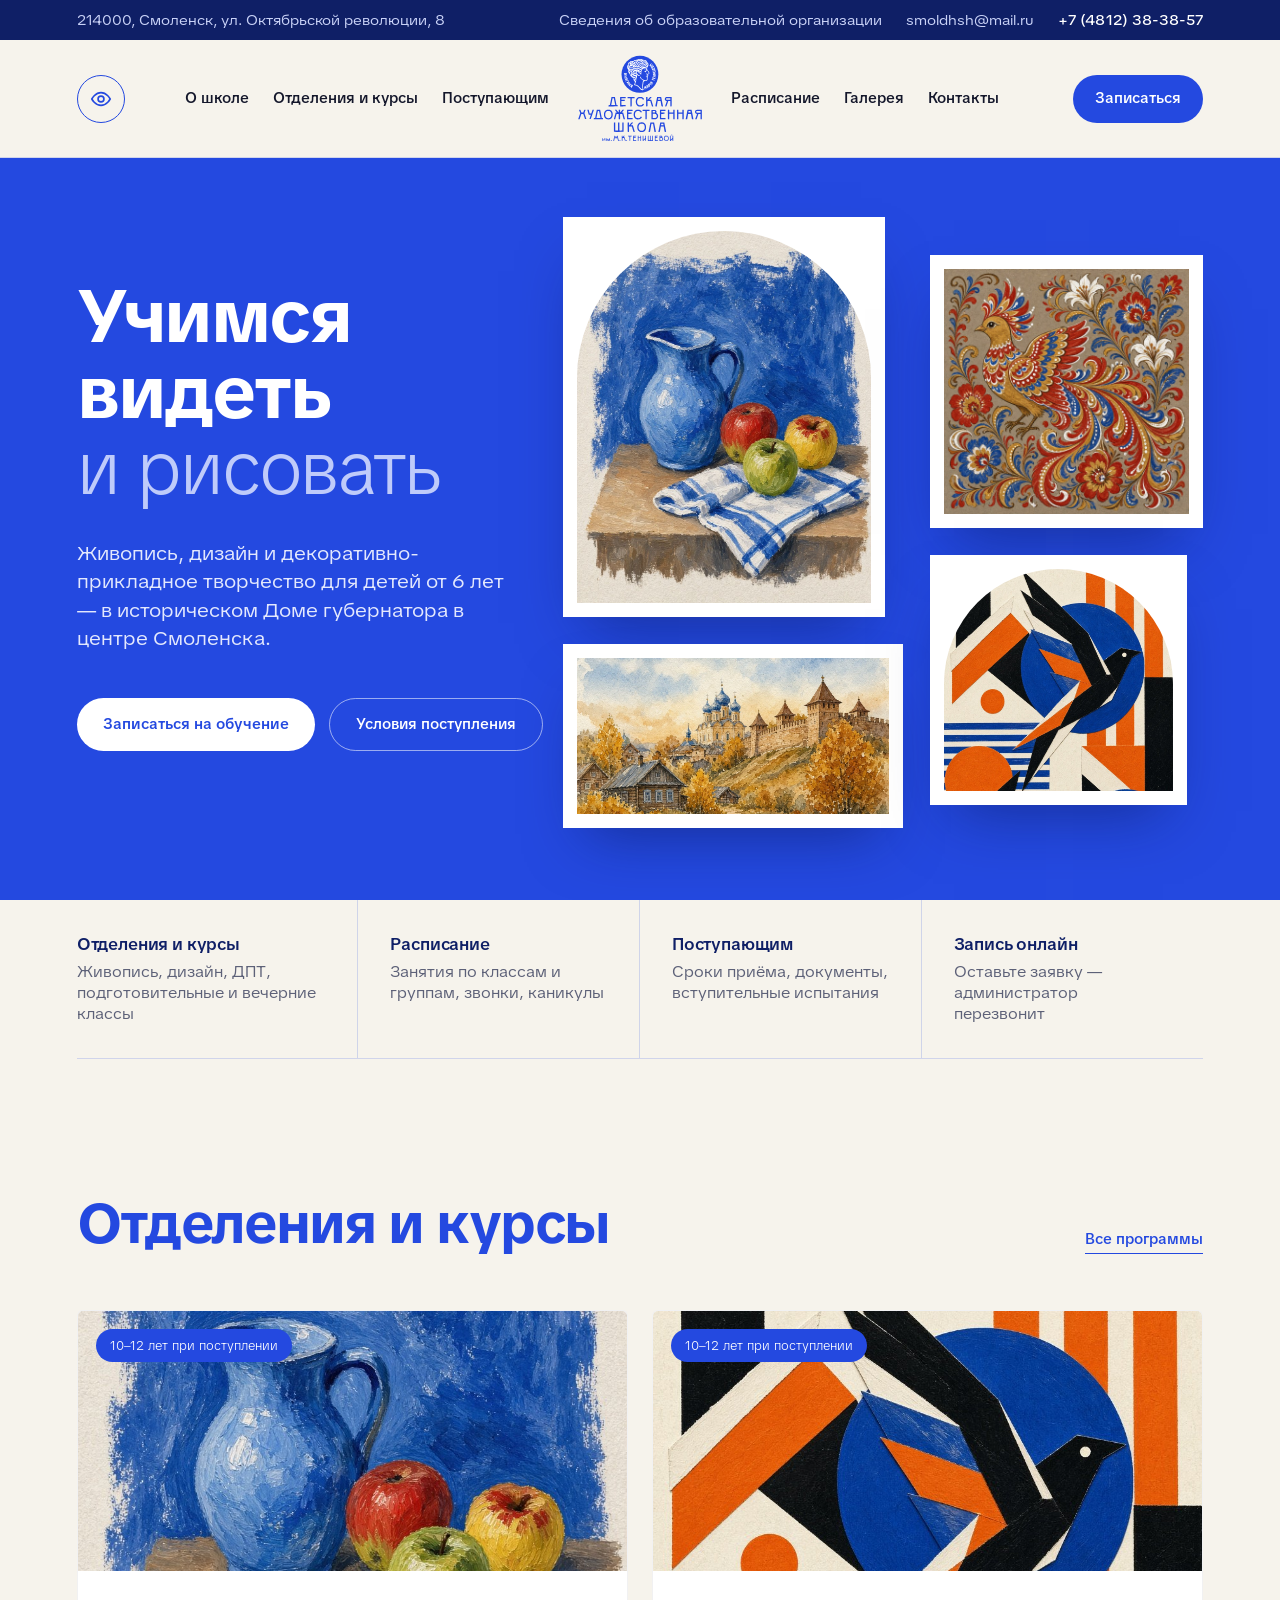
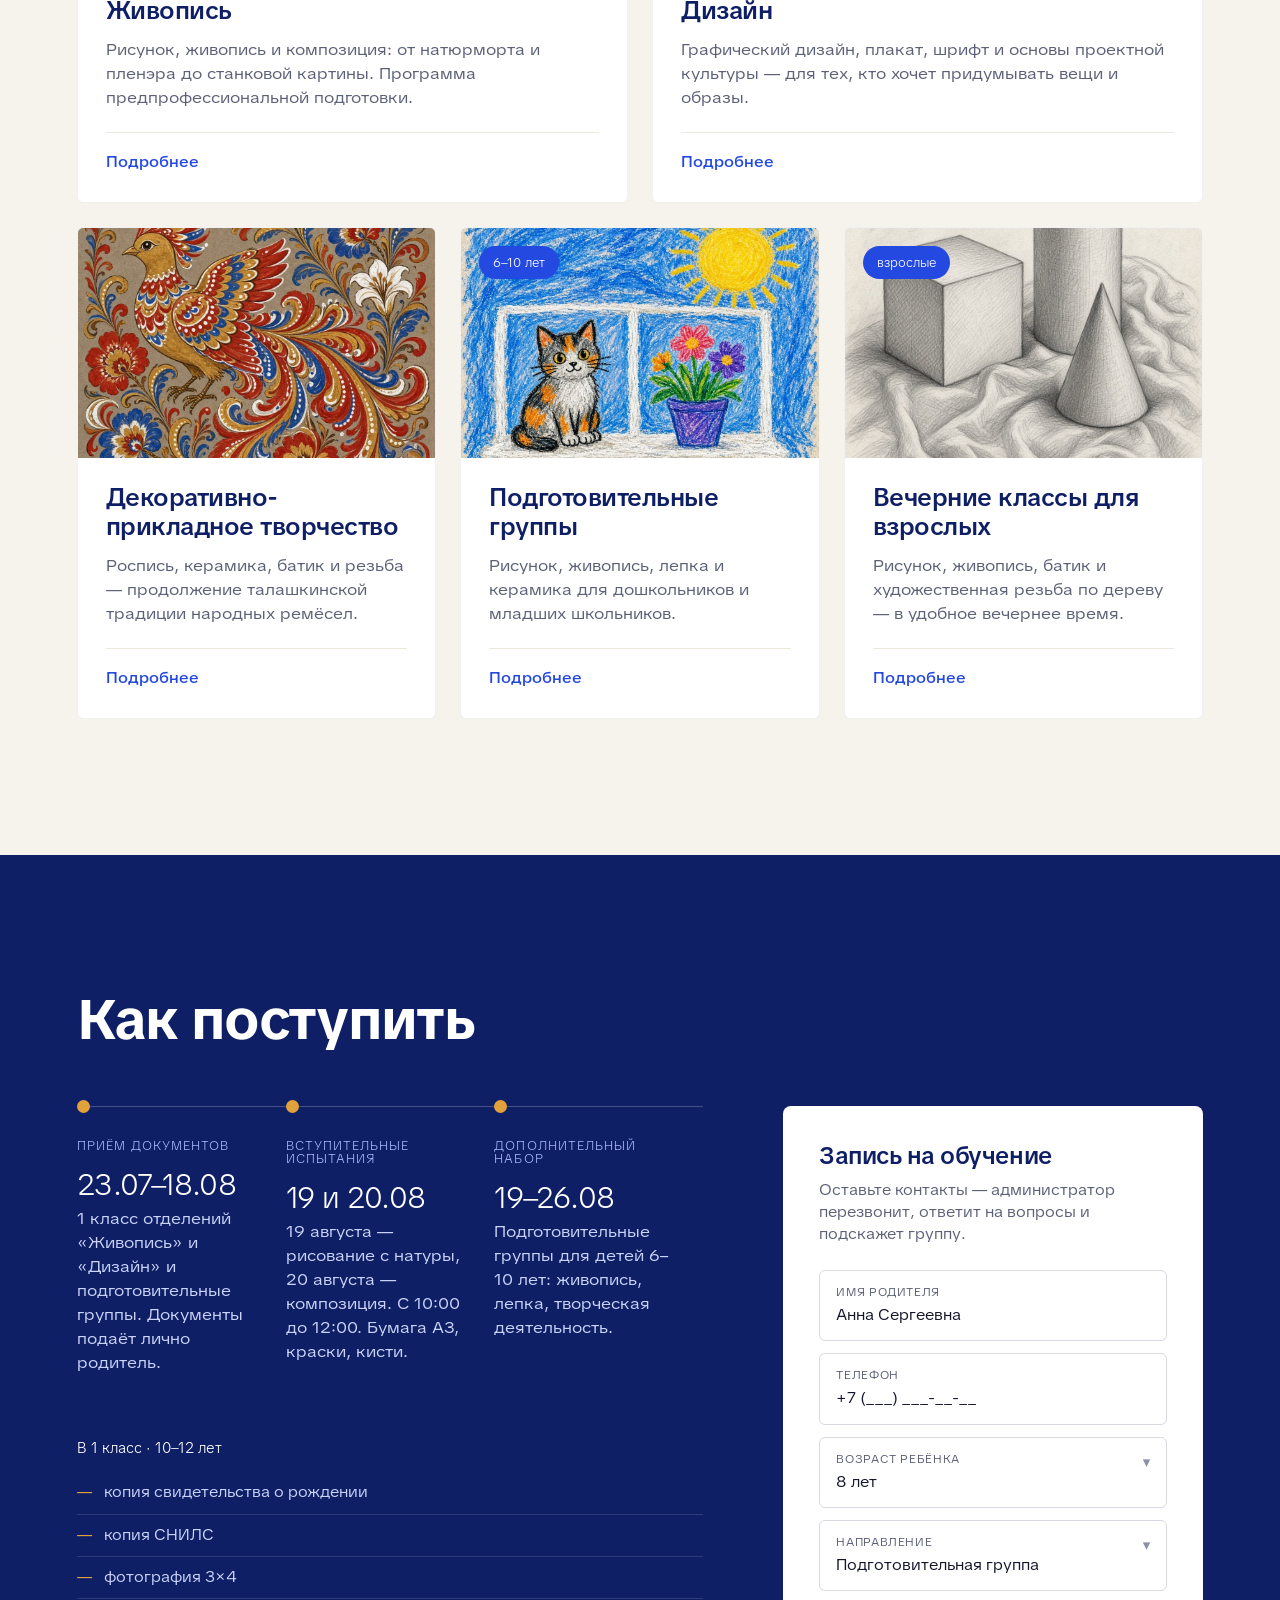
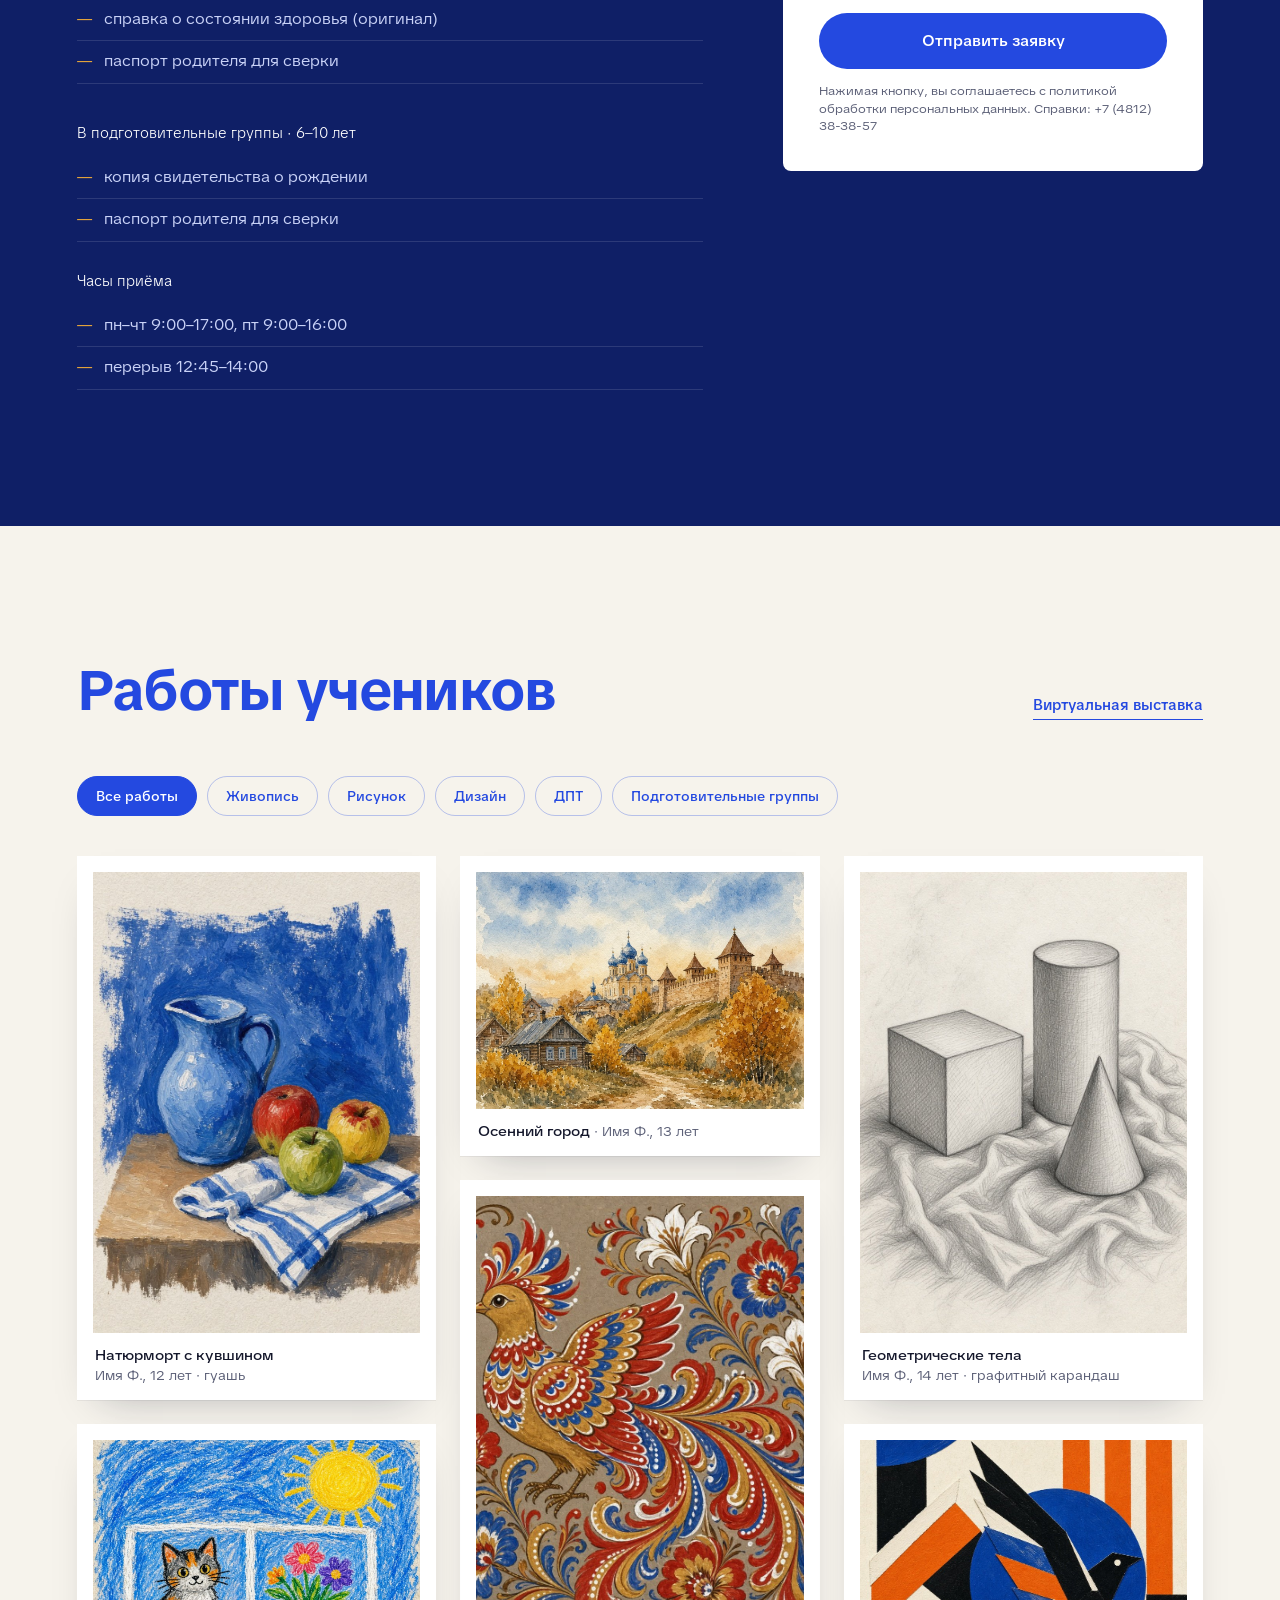
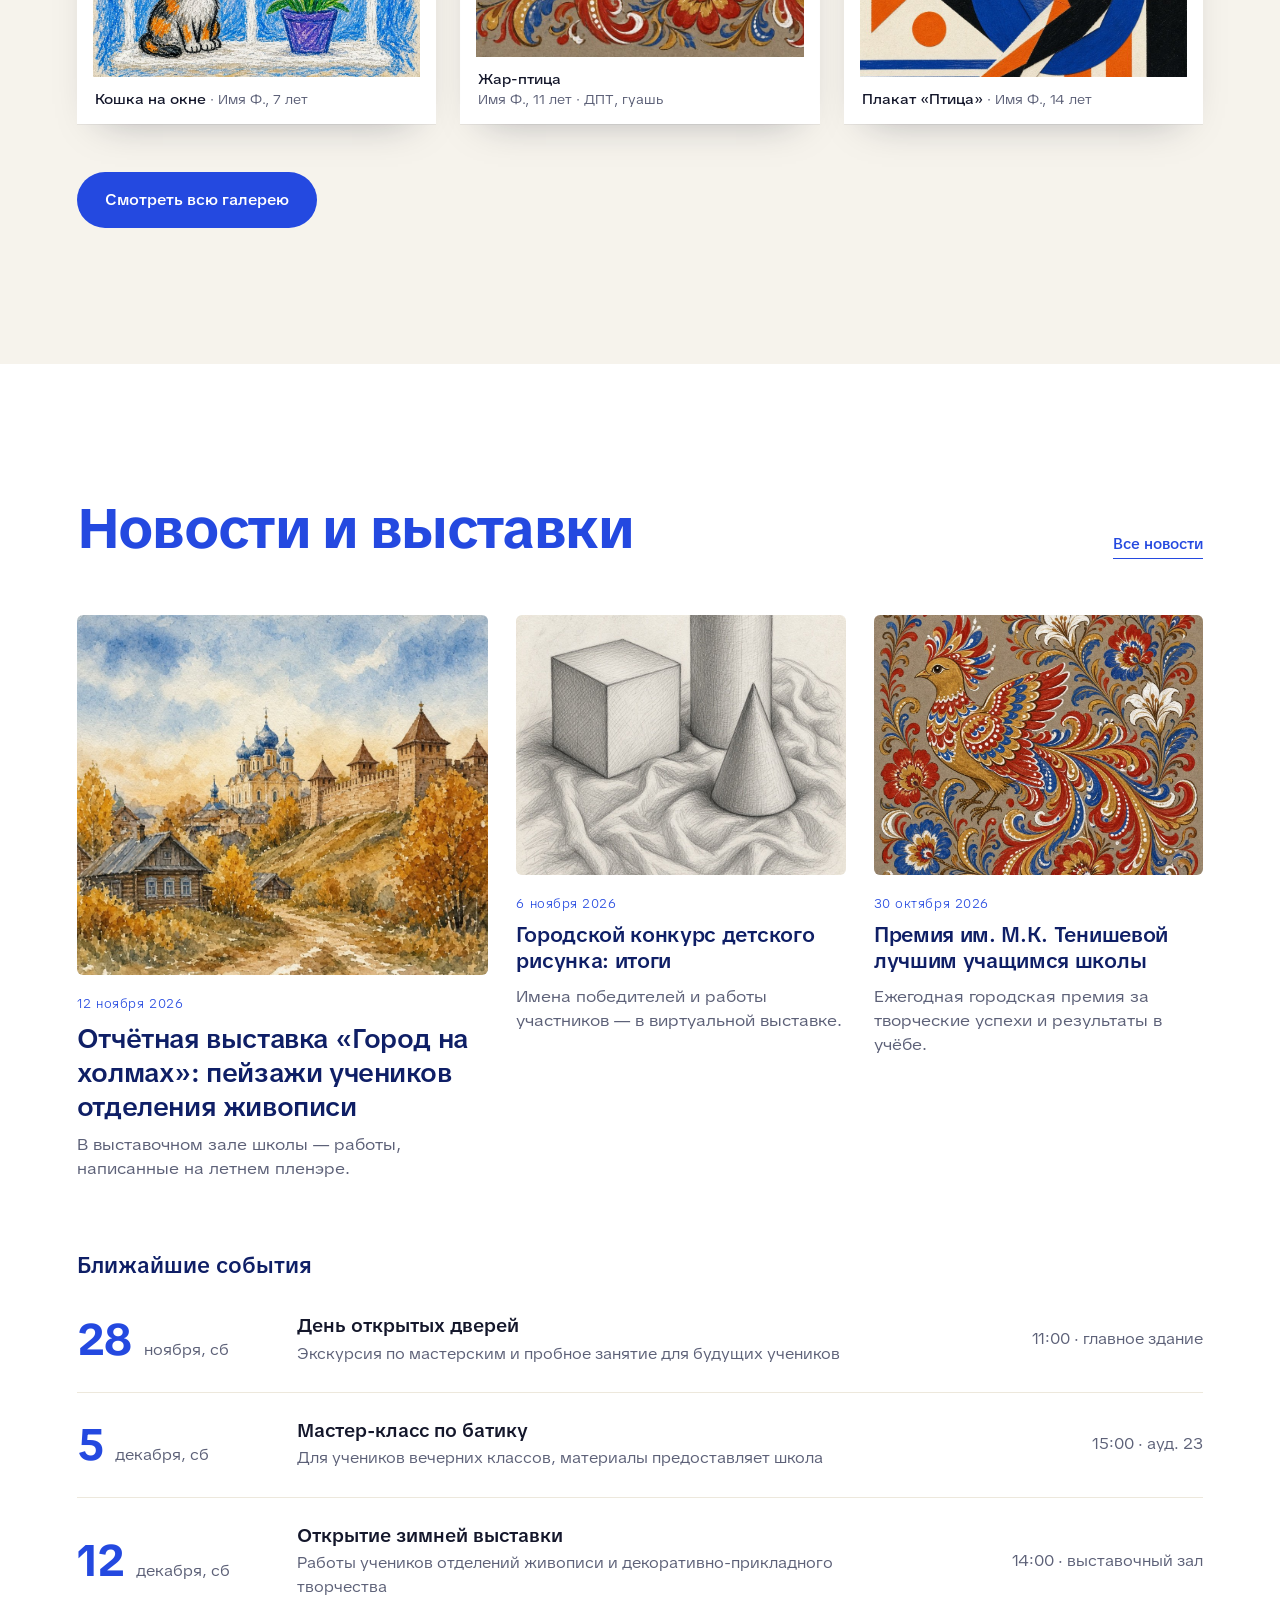
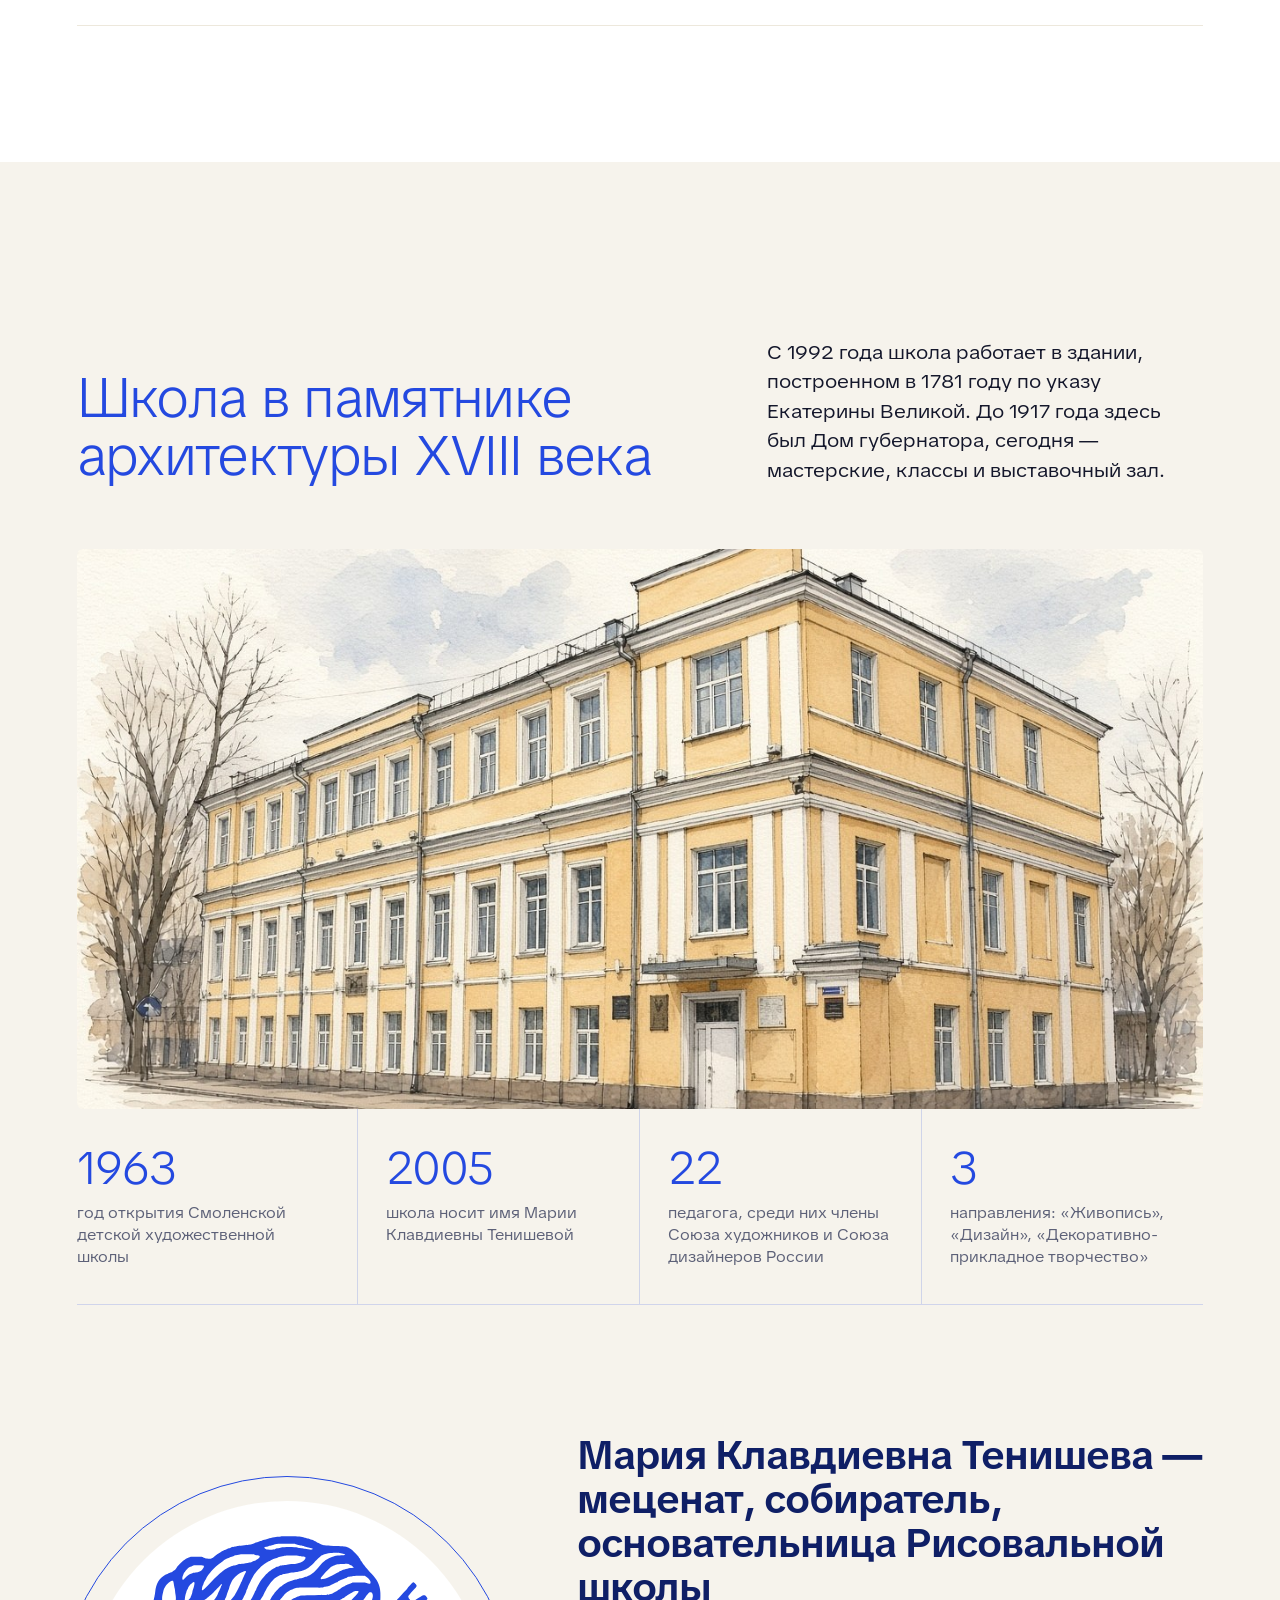
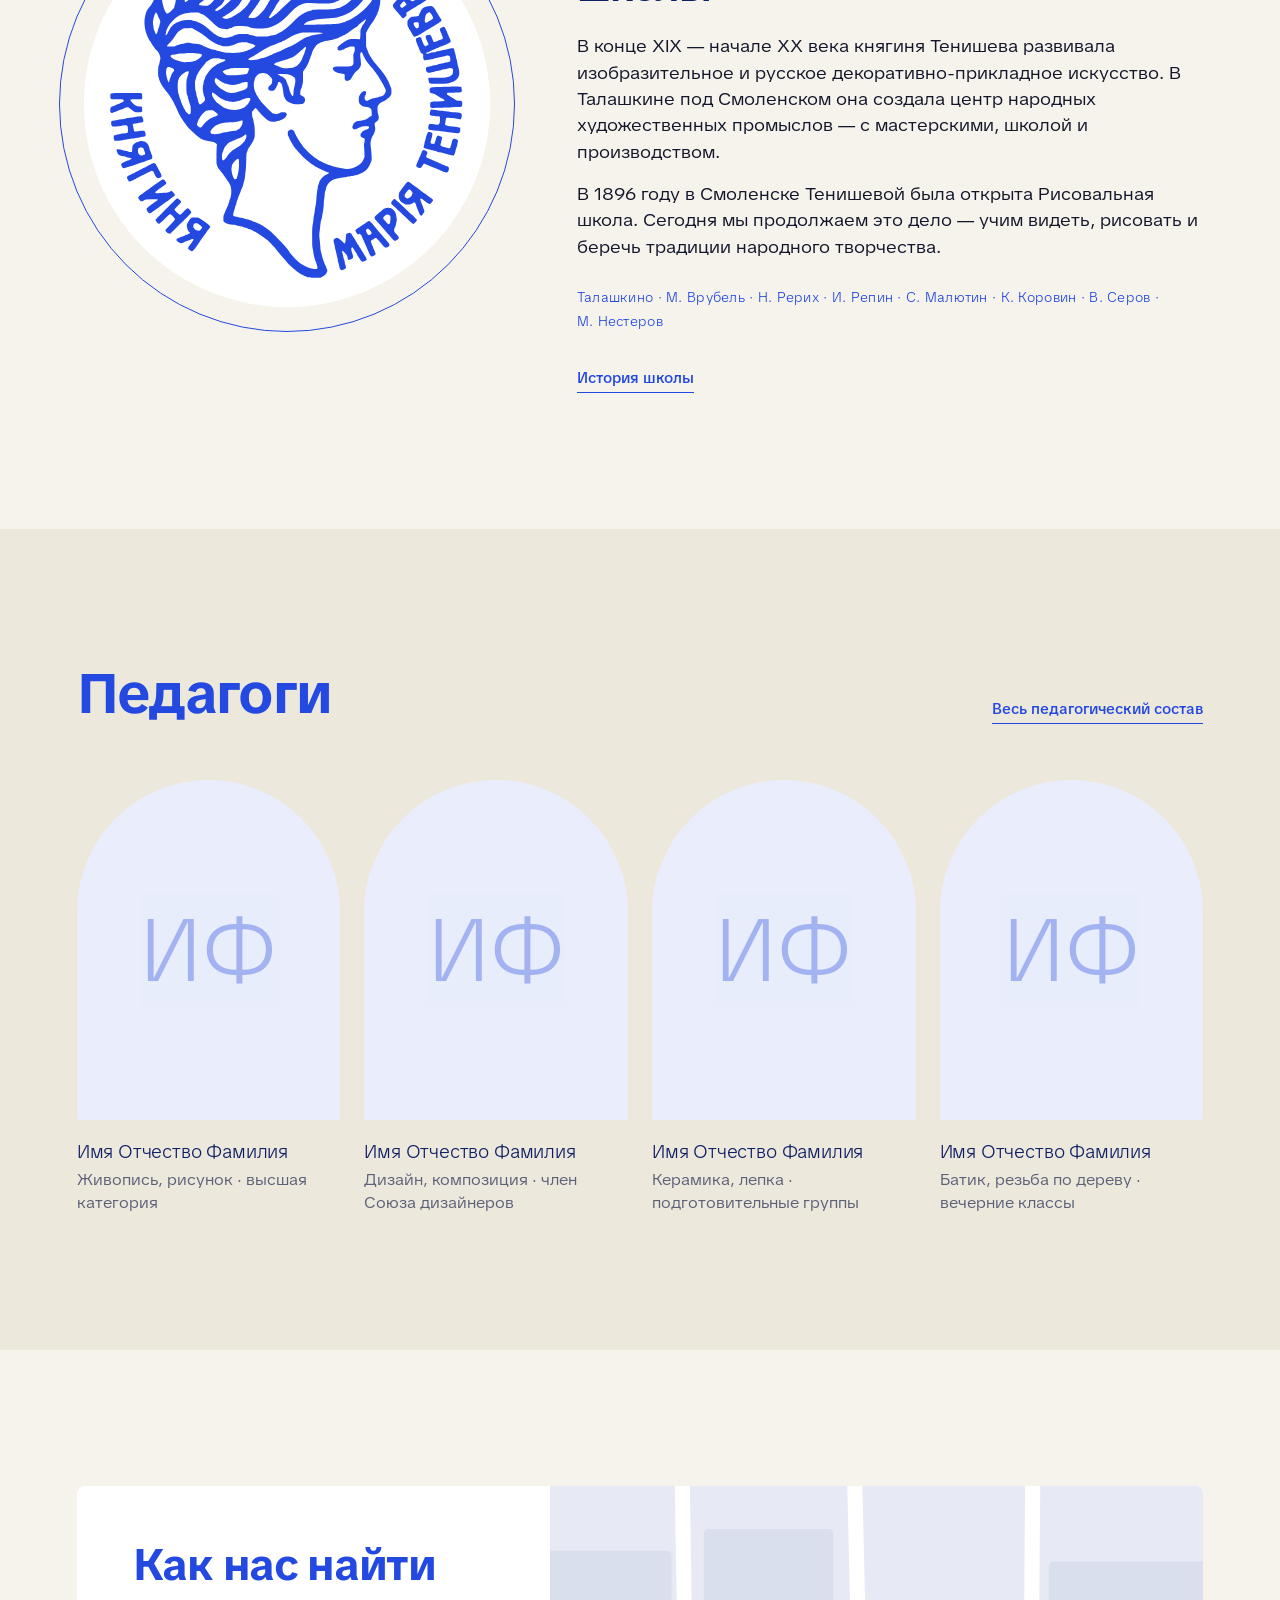
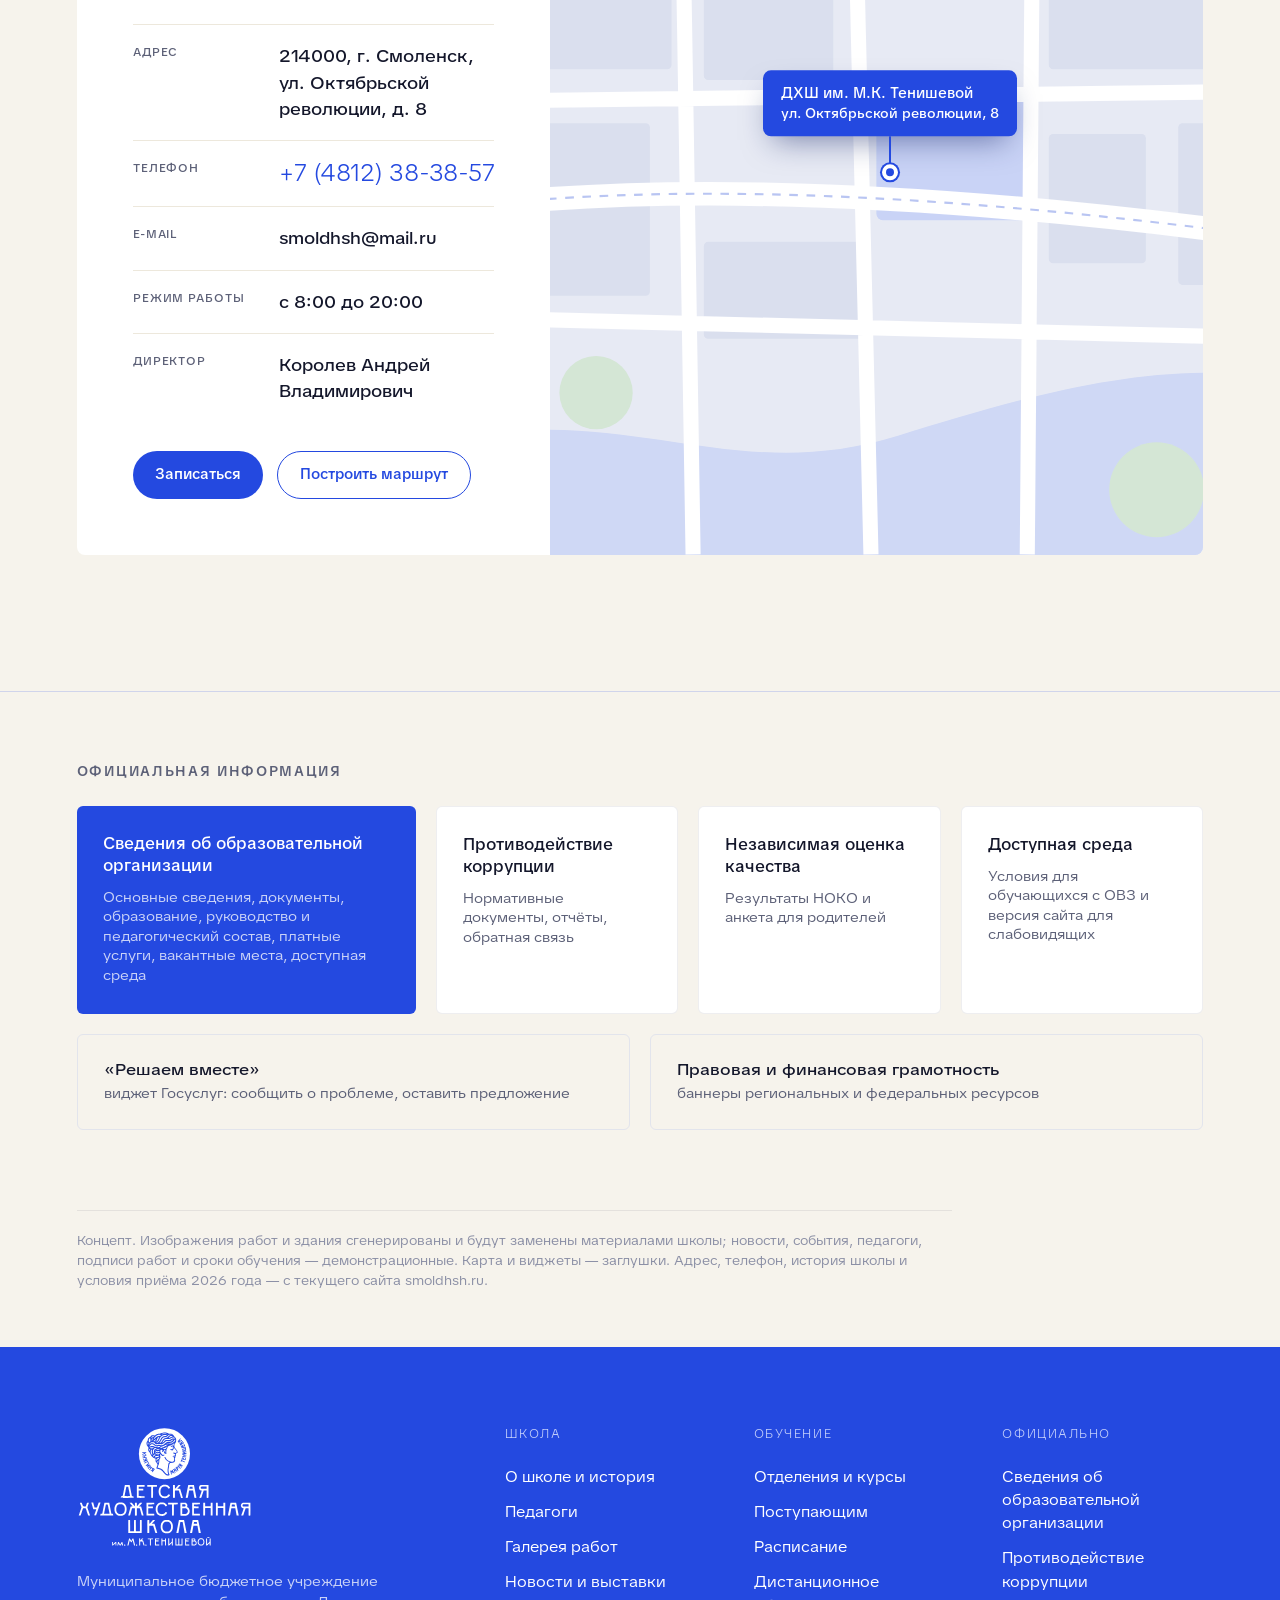
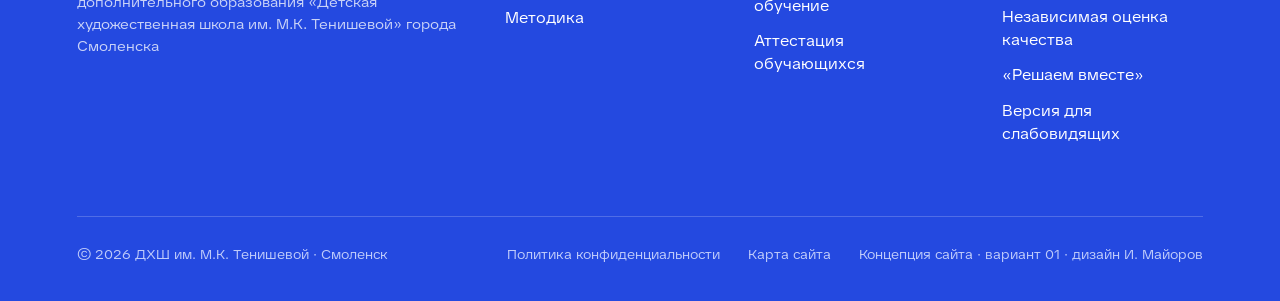
==== commit ffae6978: "Акварель здания в блоке о памятнике" ====
--- a/index.html
+++ b/index.html
@@ -172,7 +172,7 @@
     <h2 class="big">Школа в памятнике архитектуры XVIII века</h2>
     <p class="intro">С 1992 года школа работает в здании, построенном в 1781 году по указу Екатерины Великой. До 1917 года здесь был Дом губернатора, сегодня — мастерские, классы и выставочный зал.</p>
   </div>
-  <div class="bld"><img src="img/building-sketch.jpg" alt="Иллюстрация здания (плейсхолдер)">
+  <div class="bld"><img src="img/building-watercolor.jpg" alt="Здание школы — бывший Дом губернатора, акварель">
   </div>
   <div class="facts">
     <div class="fact"><b>1963</b><span>год открытия Смоленской детской художественной школы</span></div>
--- a/css/site.css
+++ b/css/site.css
@@ -393,3 +393,11 @@
 .ev-body h4{font:600 19px/1.3 var(--disp);color:var(--ink);margin:0 0 4px;transition:.2s}
 .ev-body p{font-size:15px;color:var(--muted);margin:0}
 .ev-meta{font-size:15px;color:var(--muted);text-align:right}
+
+/* чистые кнопки на синем */
+.btn-ochre{background:#fff;color:var(--blue);font-weight:600}
+.btn-ochre:hover{background:var(--blue-50)}
+.btn-ghost{border:1px solid currentColor}
+.hero .btn-ghost,.cta-band .btn-ghost{border-color:rgba(255,255,255,.55)}
+.hero .btn-ghost:hover,.cta-band .btn-ghost:hover{border-color:#fff;background:rgba(255,255,255,.08)}
+.btn-blue:hover{background:var(--blue-d)}
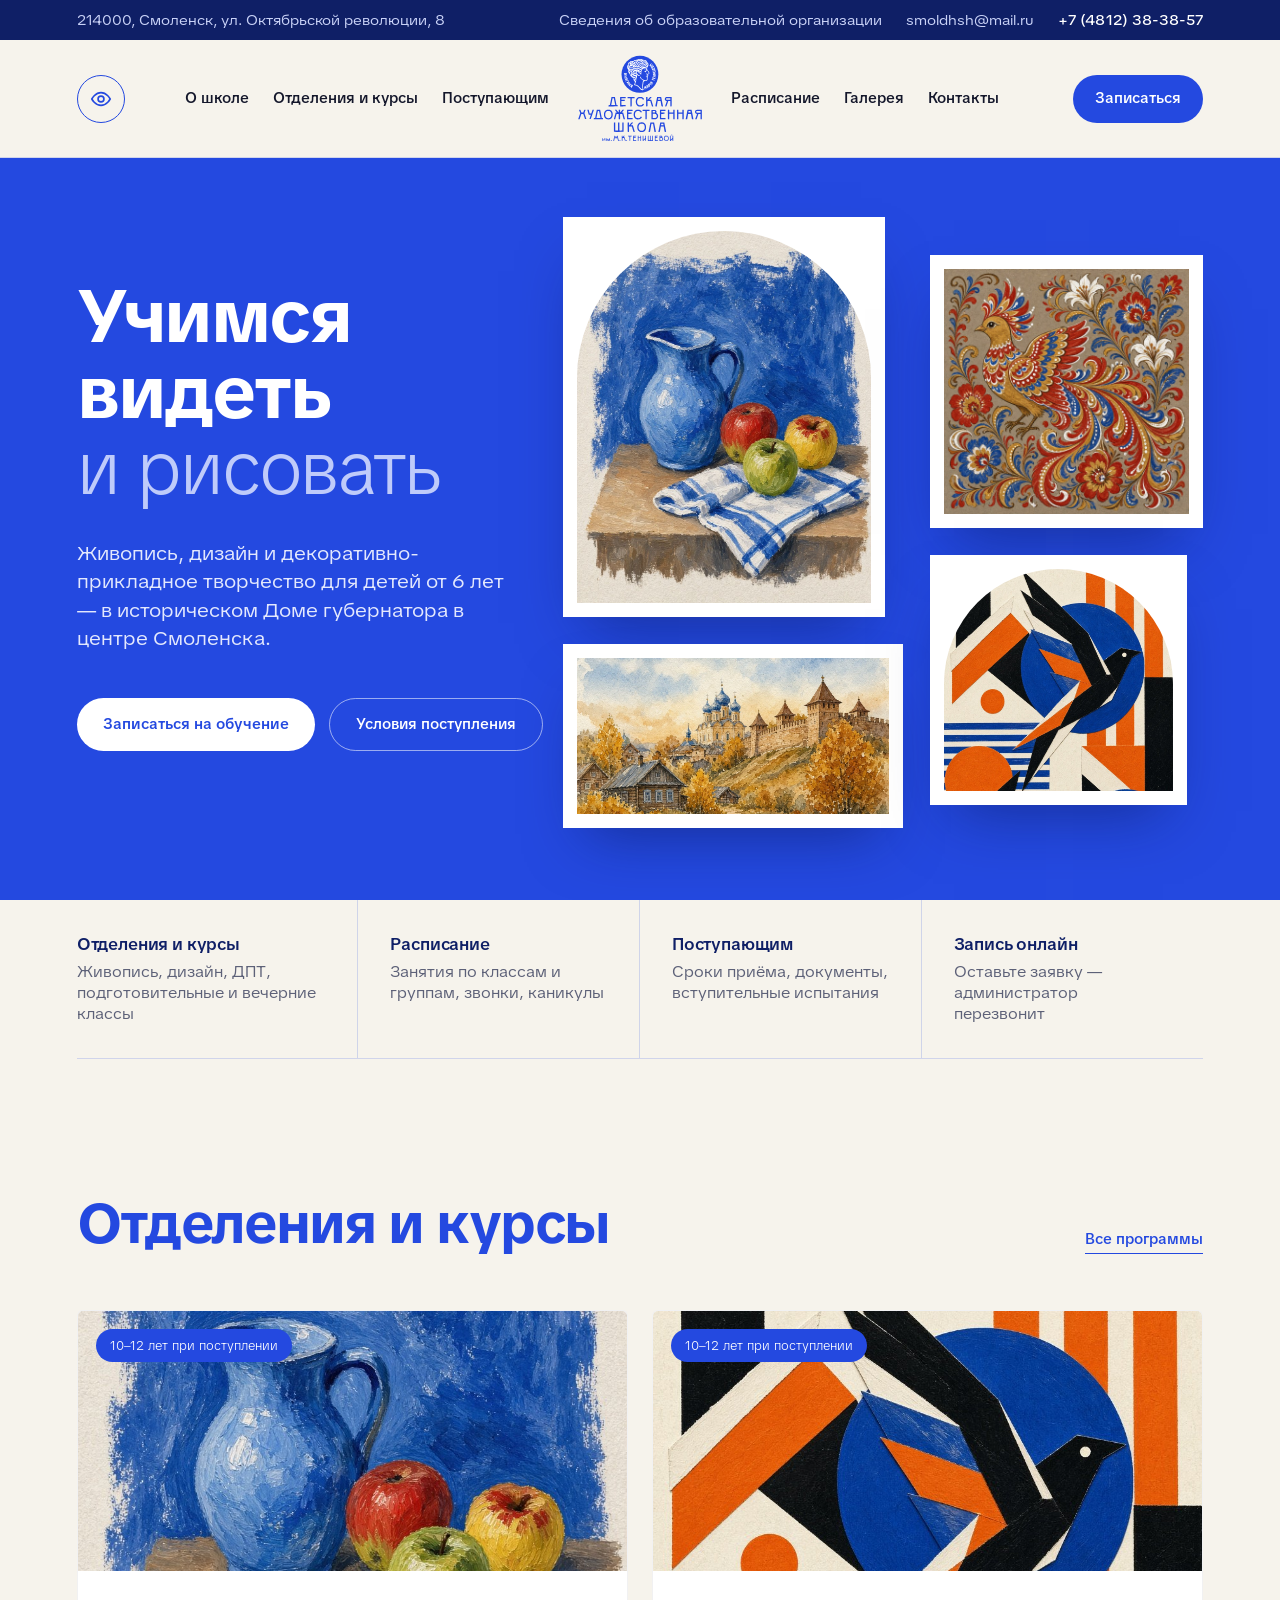
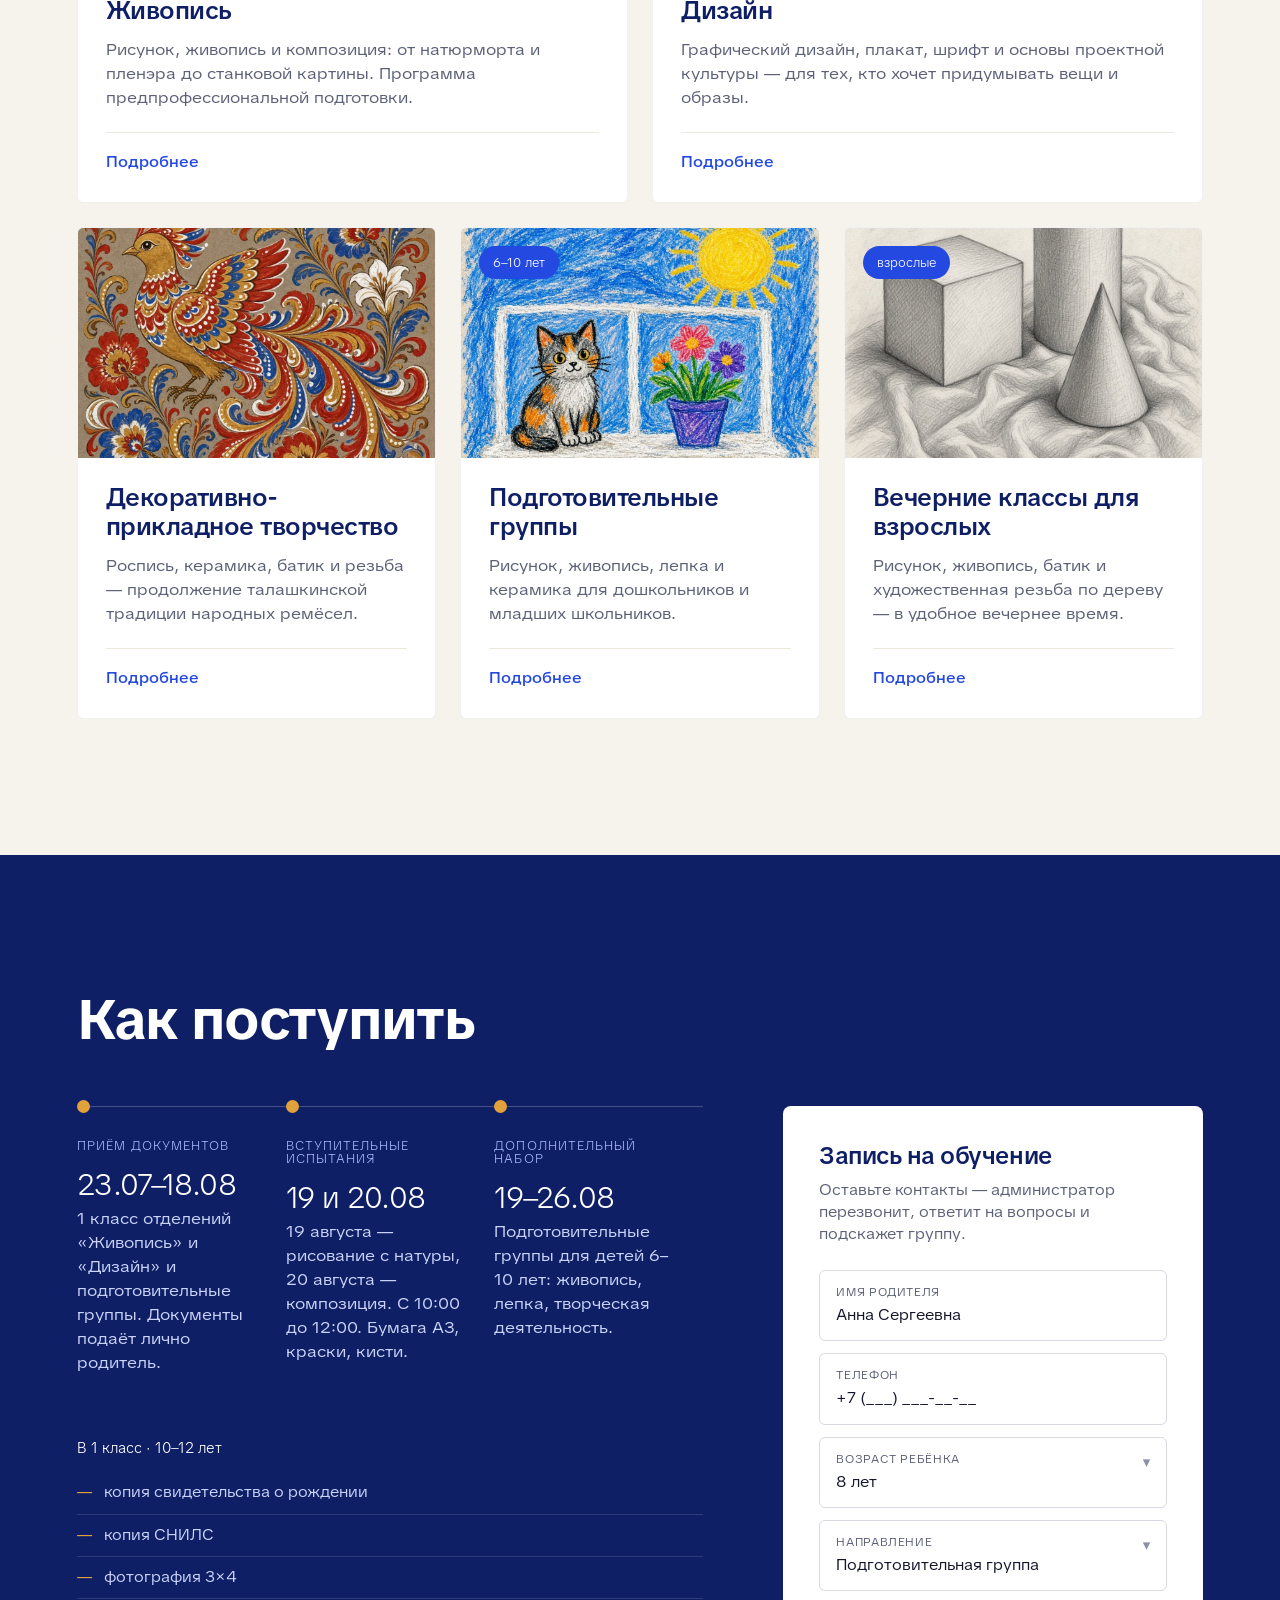
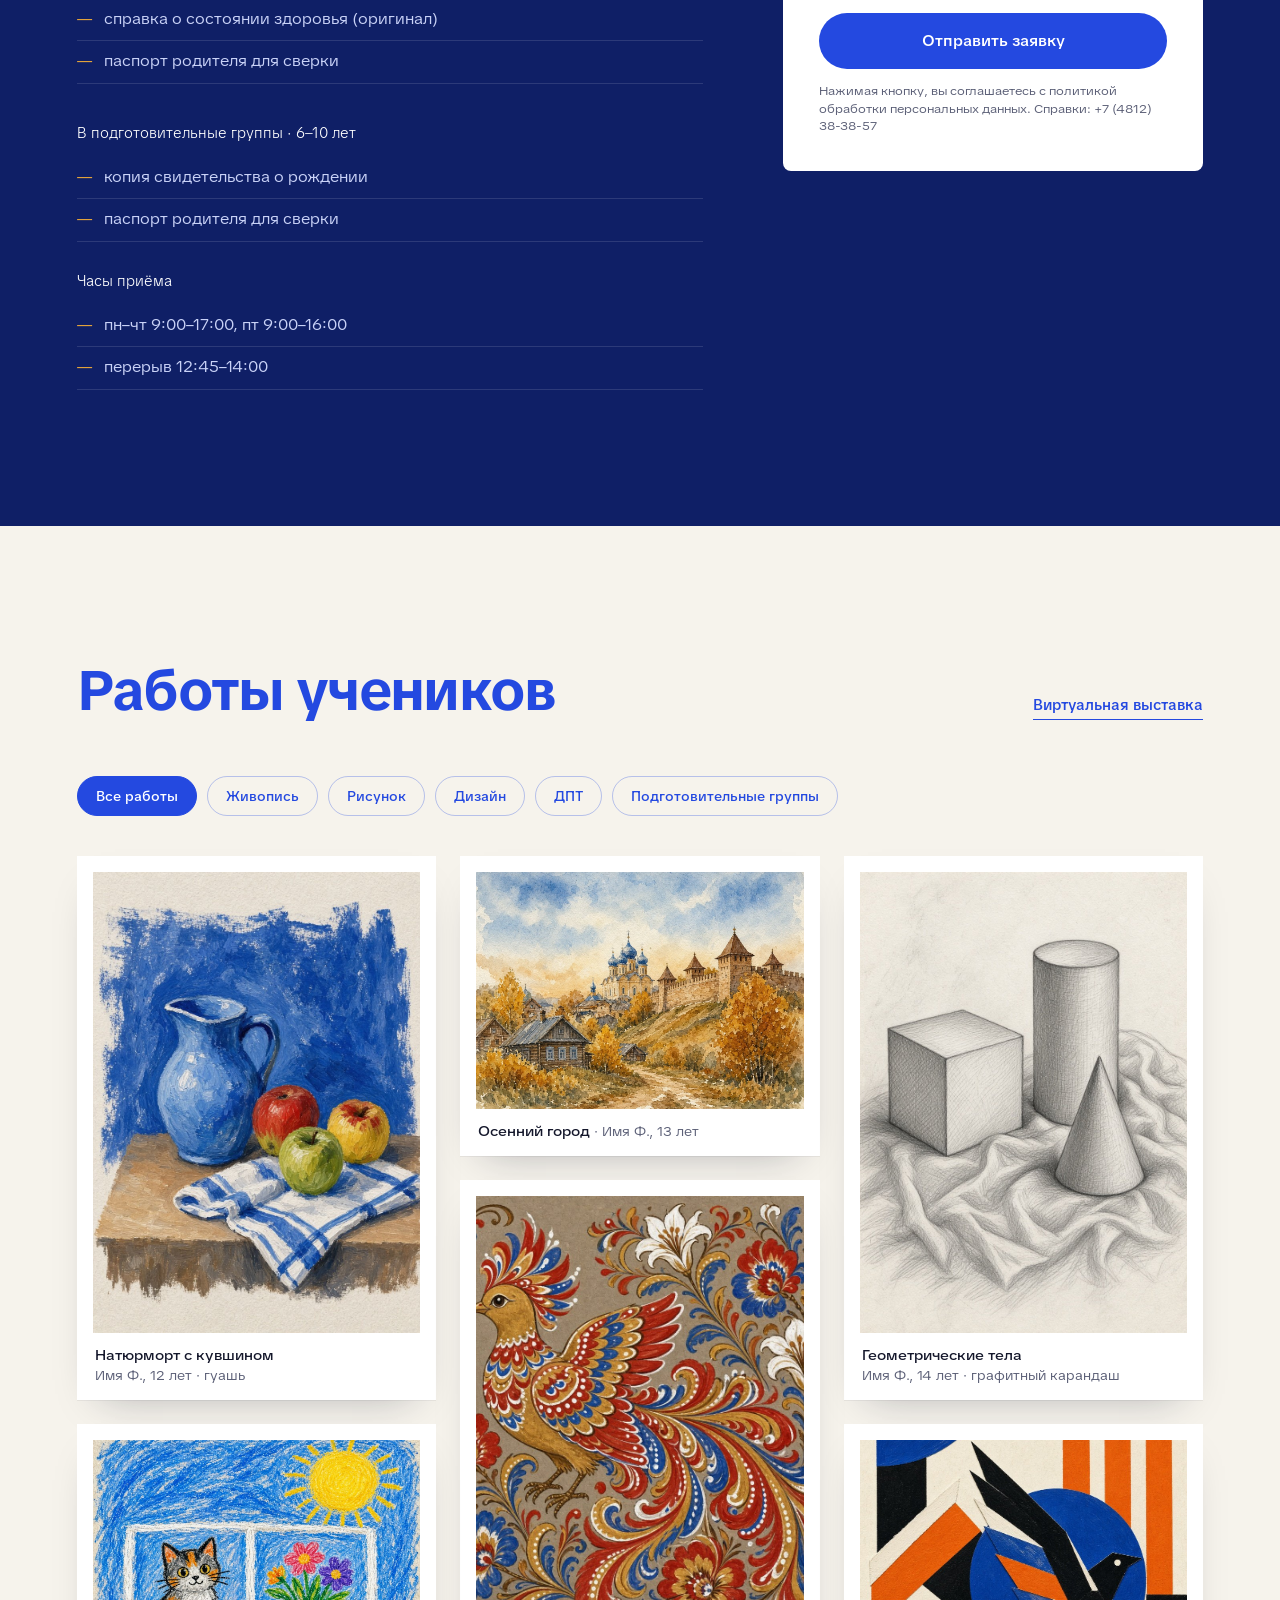
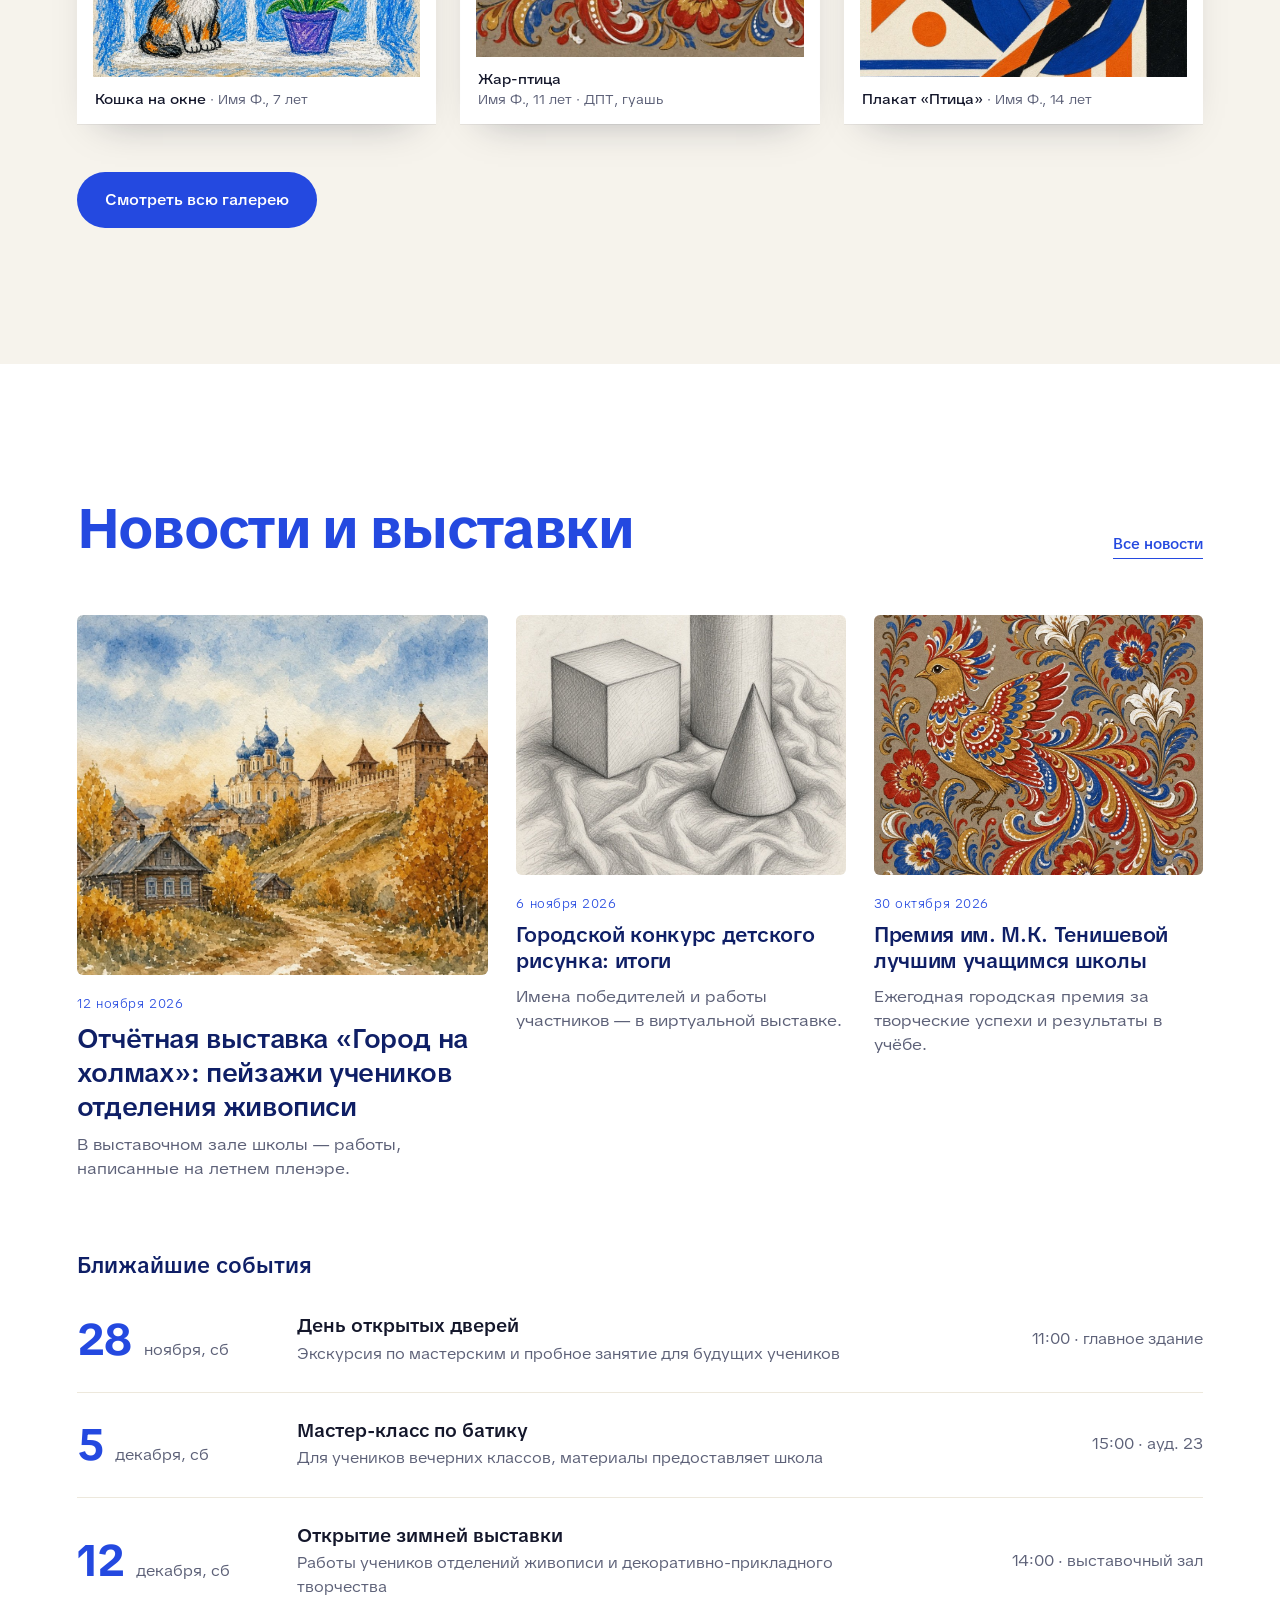
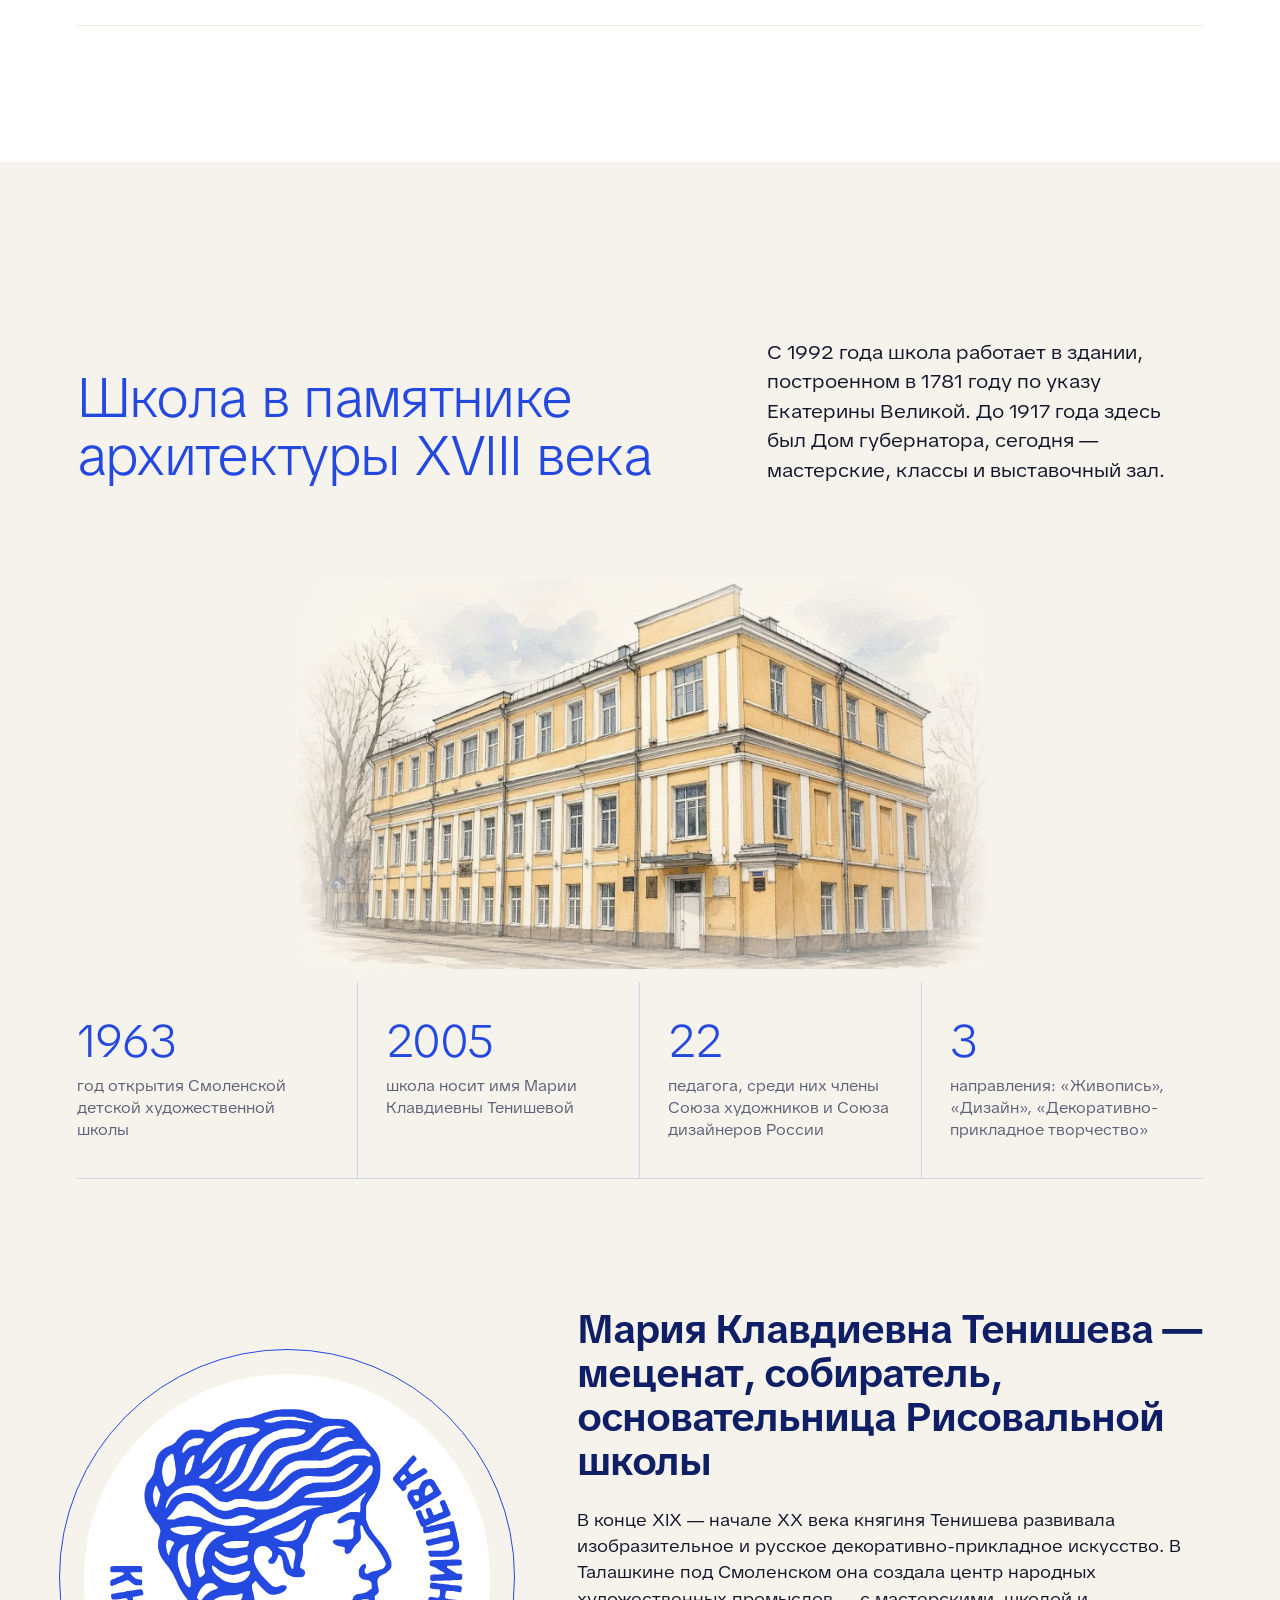
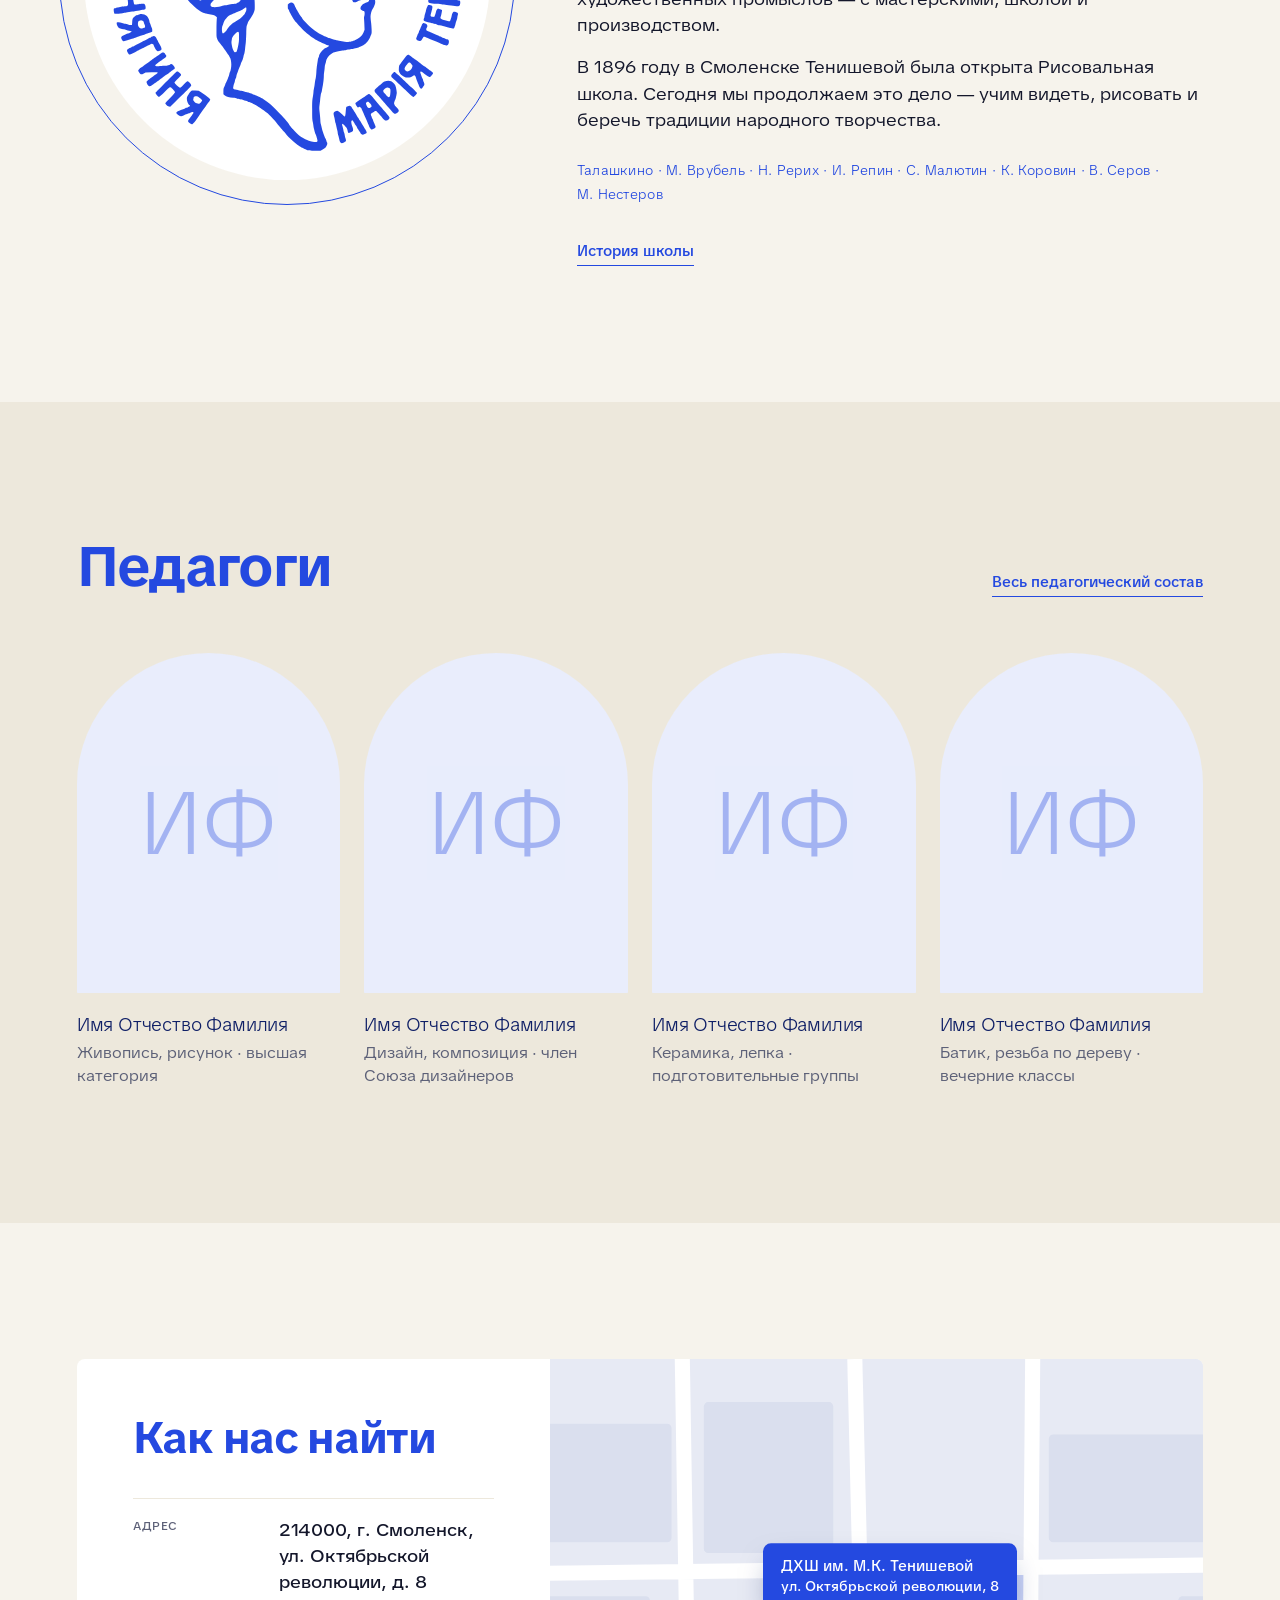
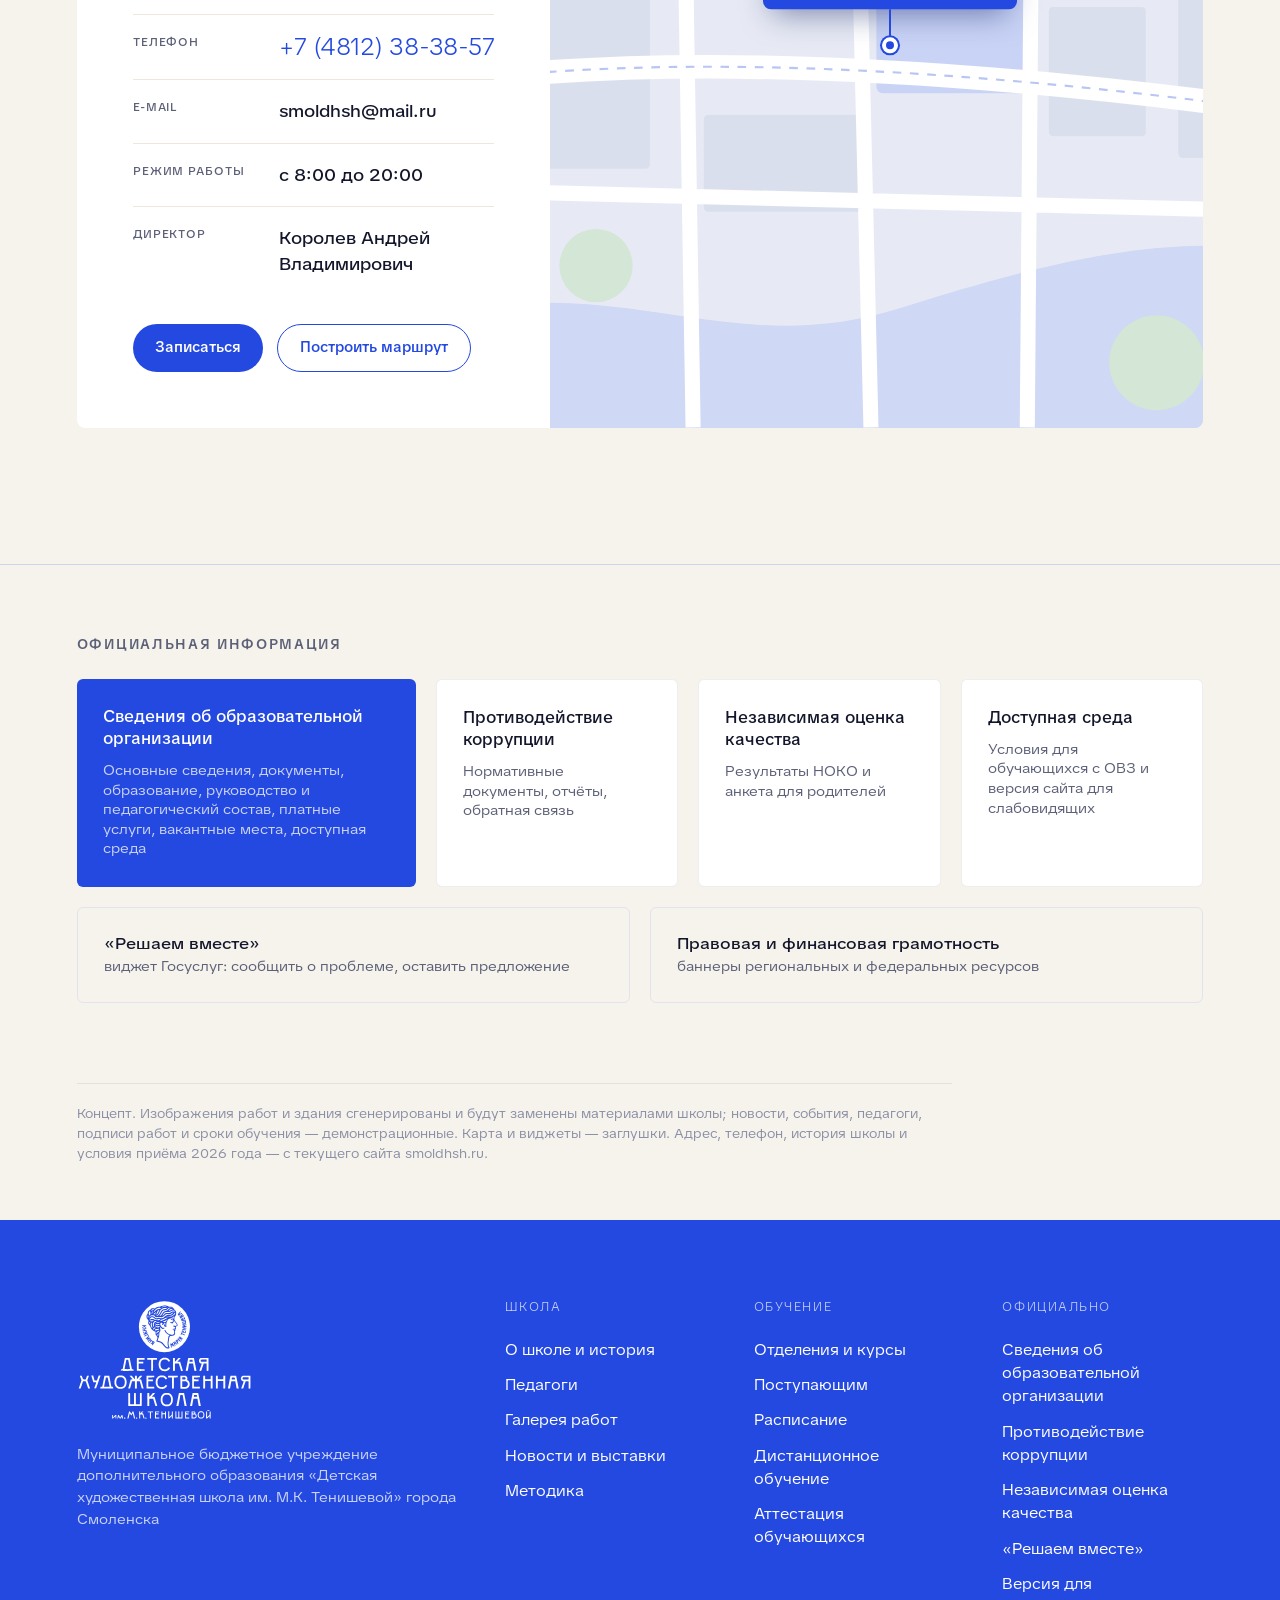
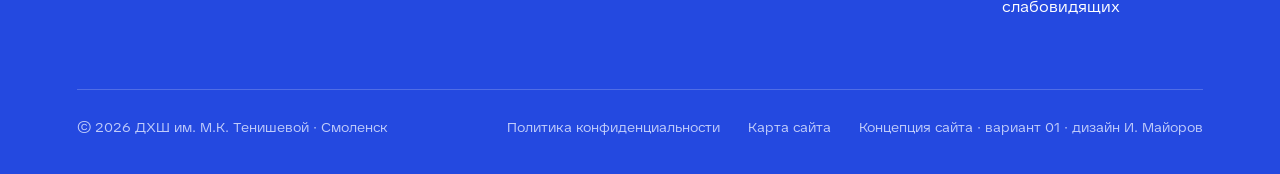
==== commit b35aca0c: "Акварель здания с воздухом, без обрезки" ====
--- a/index.html
+++ b/index.html
@@ -172,7 +172,7 @@
     <h2 class="big">Школа в памятнике архитектуры XVIII века</h2>
     <p class="intro">С 1992 года школа работает в здании, построенном в 1781 году по указу Екатерины Великой. До 1917 года здесь был Дом губернатора, сегодня — мастерские, классы и выставочный зал.</p>
   </div>
-  <div class="bld"><img src="img/building-watercolor.jpg" alt="Здание школы — бывший Дом губернатора, акварель">
+  <div class="bld"><img src="img/building-watercolor-wide.jpg" alt="Здание школы — бывший Дом губернатора, акварель">
   </div>
   <div class="facts">
     <div class="fact"><b>1963</b><span>год открытия Смоленской детской художественной школы</span></div>
--- a/css/site.css
+++ b/css/site.css
@@ -401,3 +401,7 @@
 .hero .btn-ghost,.cta-band .btn-ghost{border-color:rgba(255,255,255,.55)}
 .hero .btn-ghost:hover,.cta-band .btn-ghost:hover{border-color:#fff;background:rgba(255,255,255,.08)}
 .btn-blue:hover{background:var(--blue-d)}
+
+/* акварель здания: с воздухом, без обрезки */
+.bld{height:auto;aspect-ratio:2.6/1;border-radius:0;overflow:visible;background:none}
+.bld img{object-fit:contain}
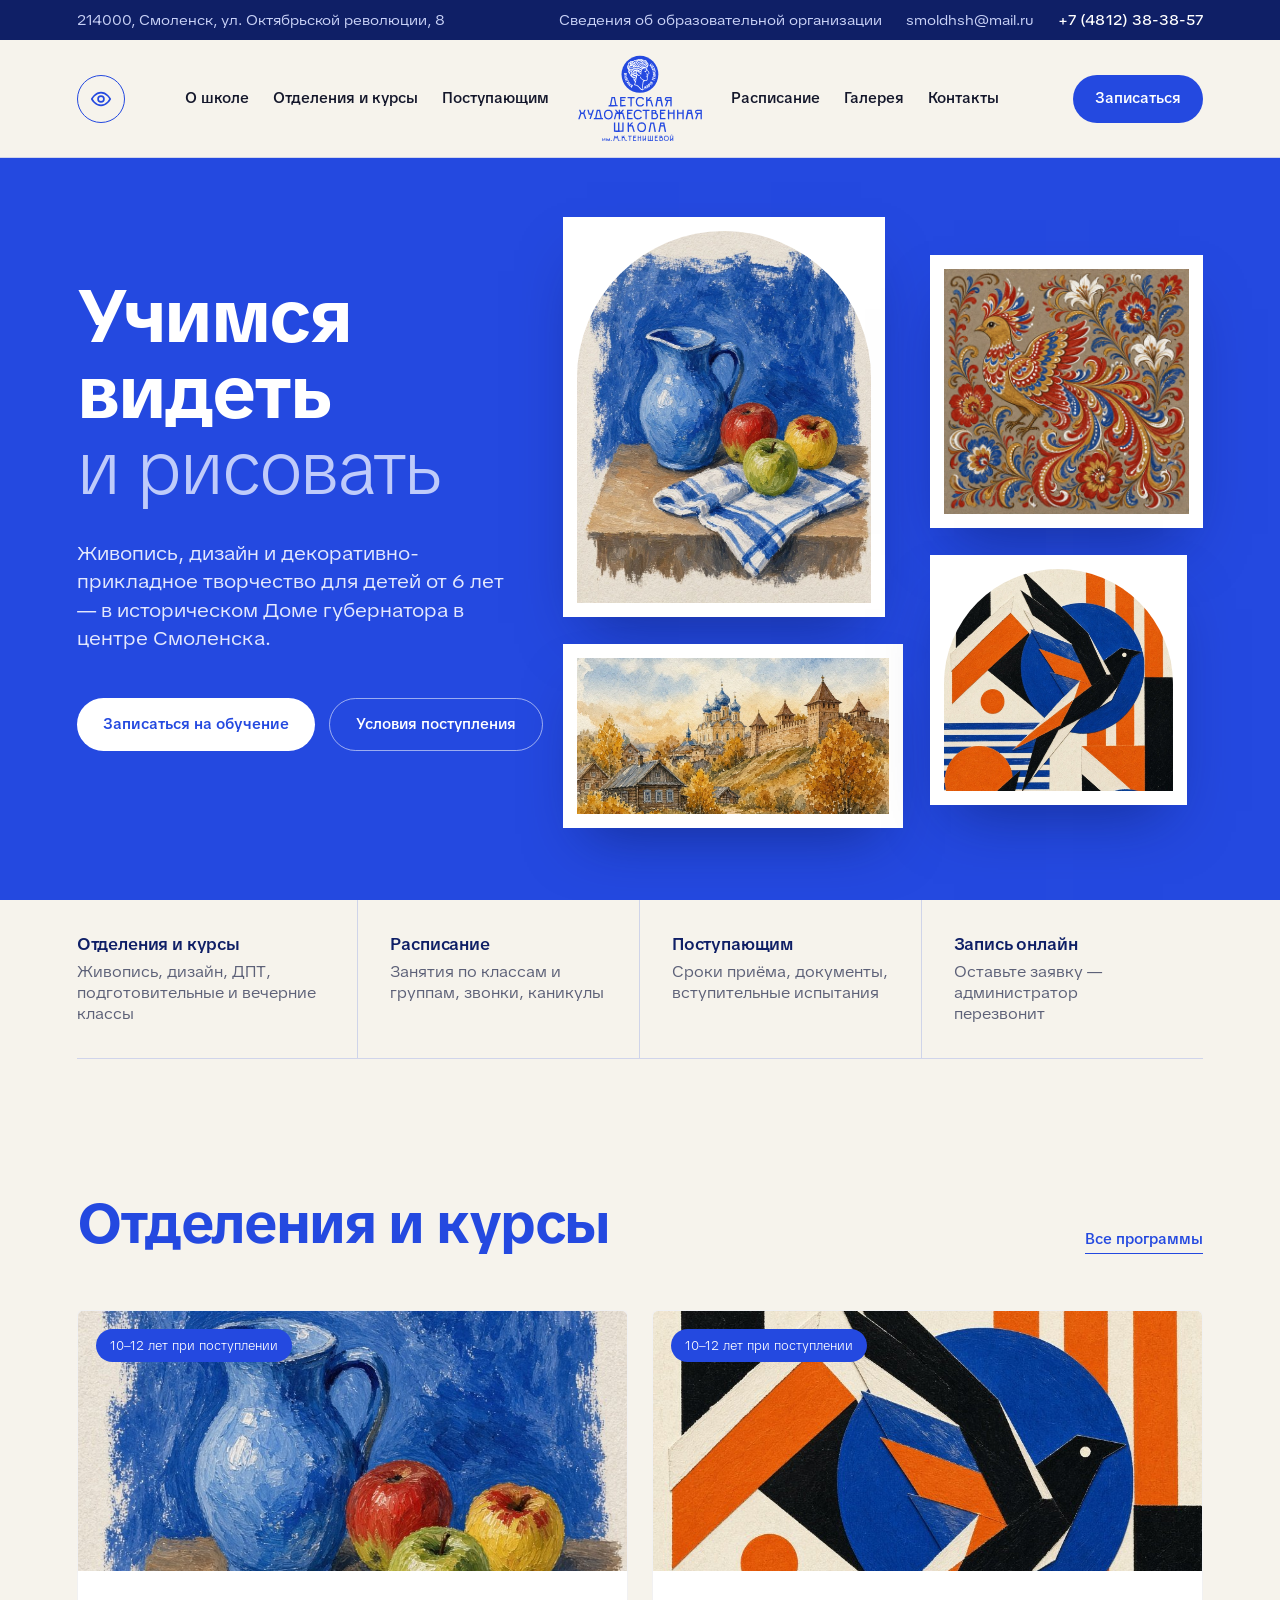
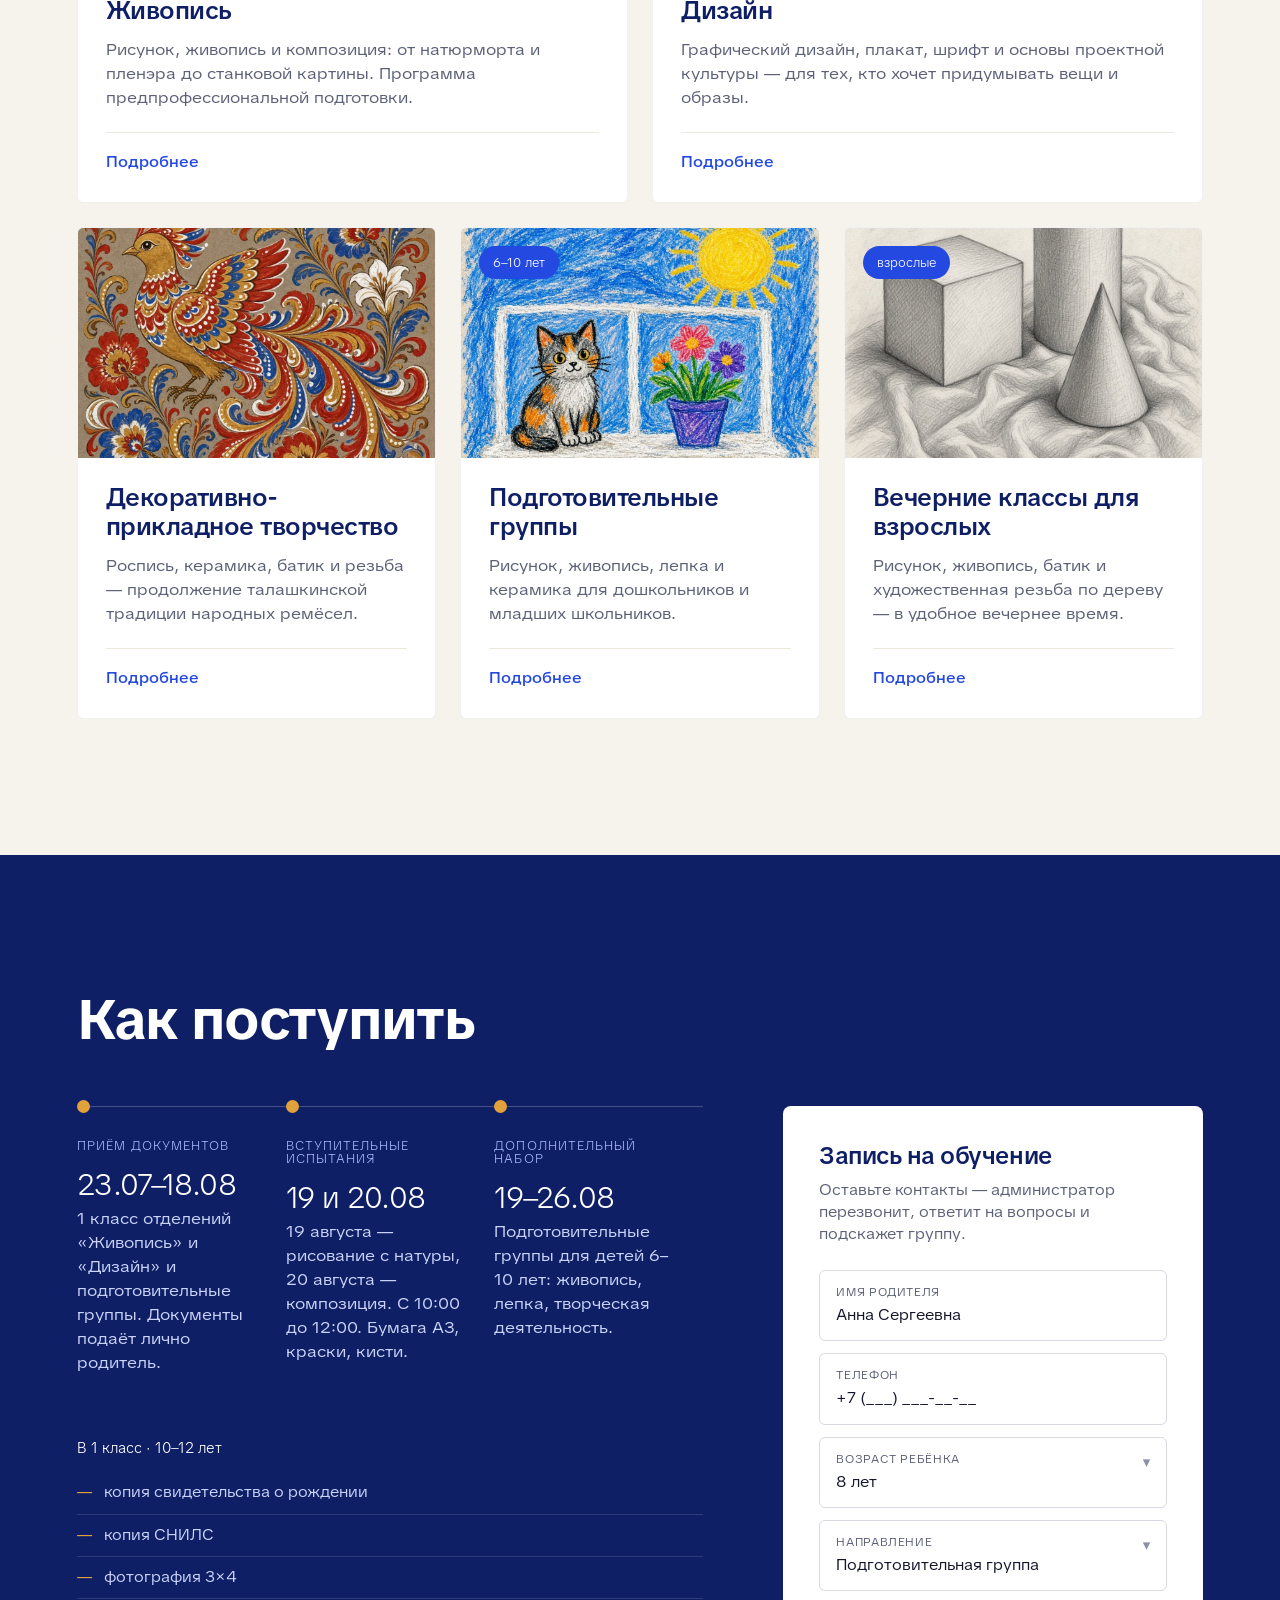
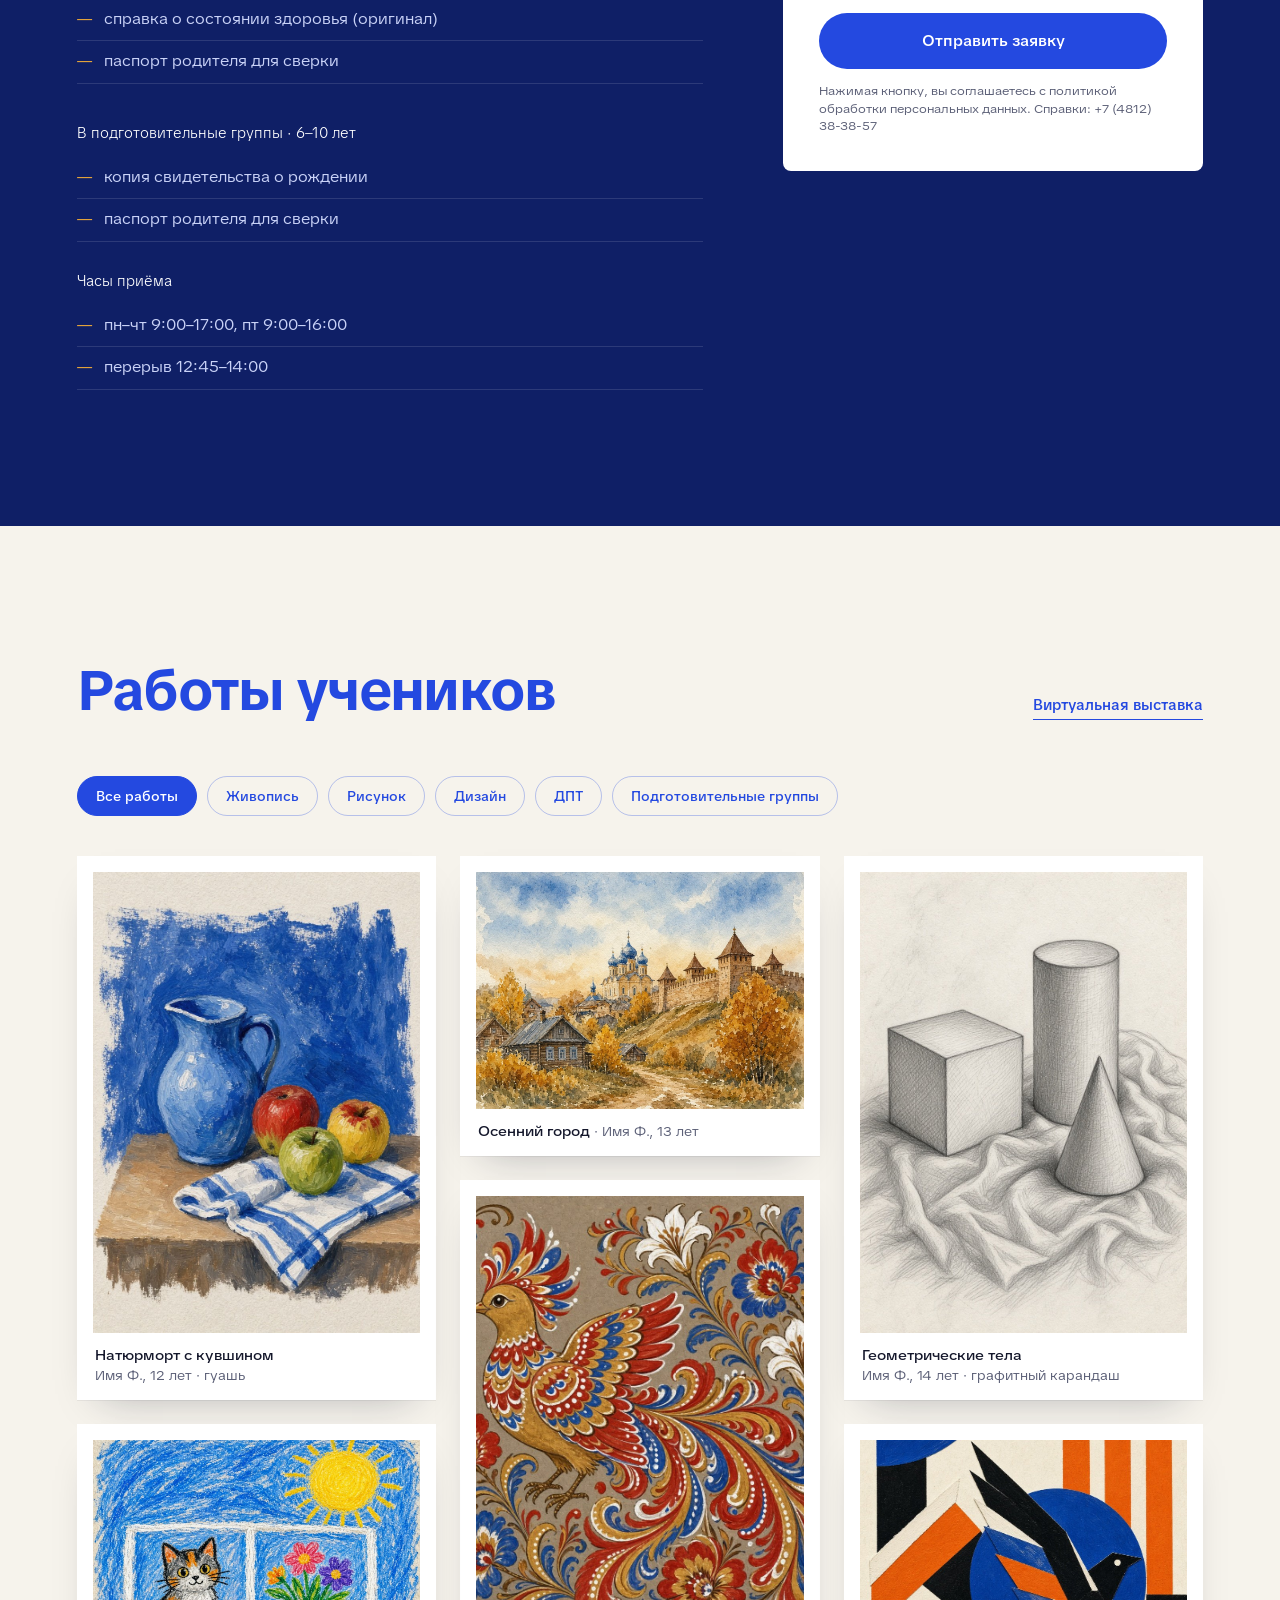
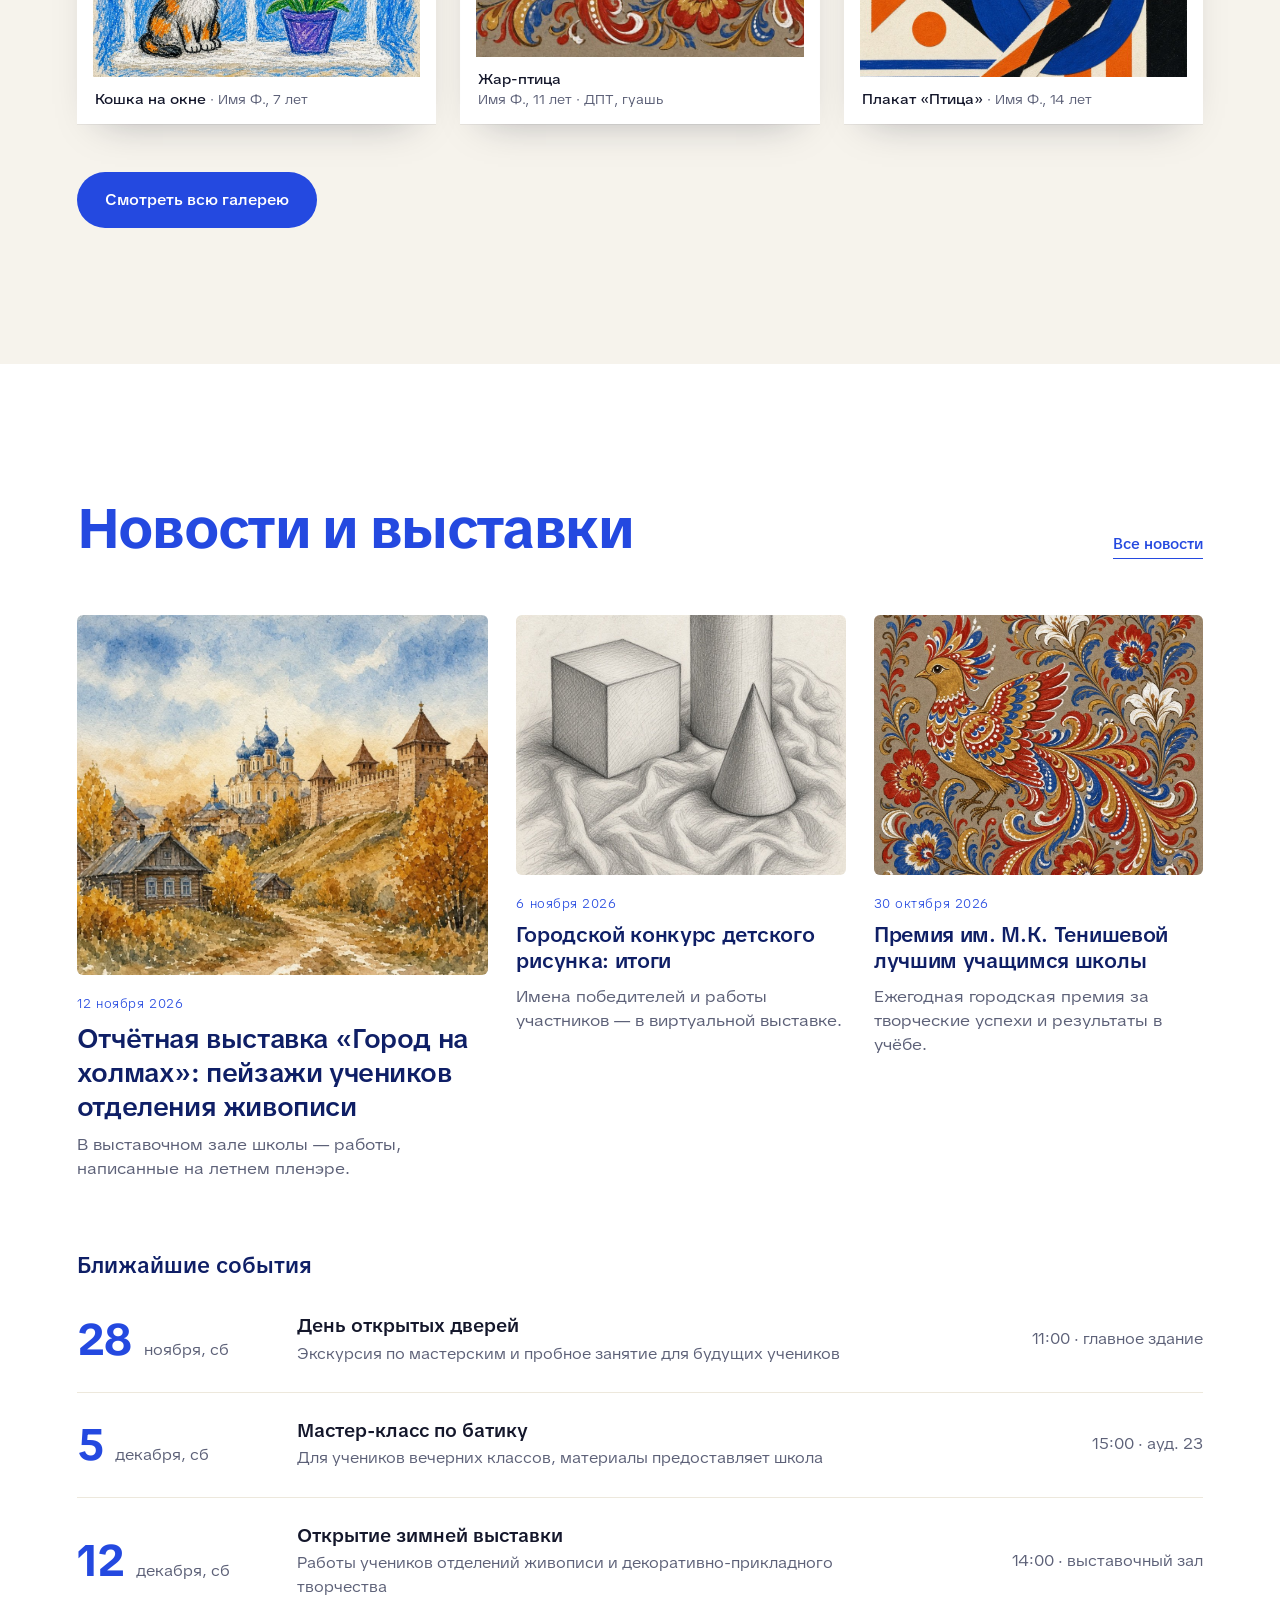
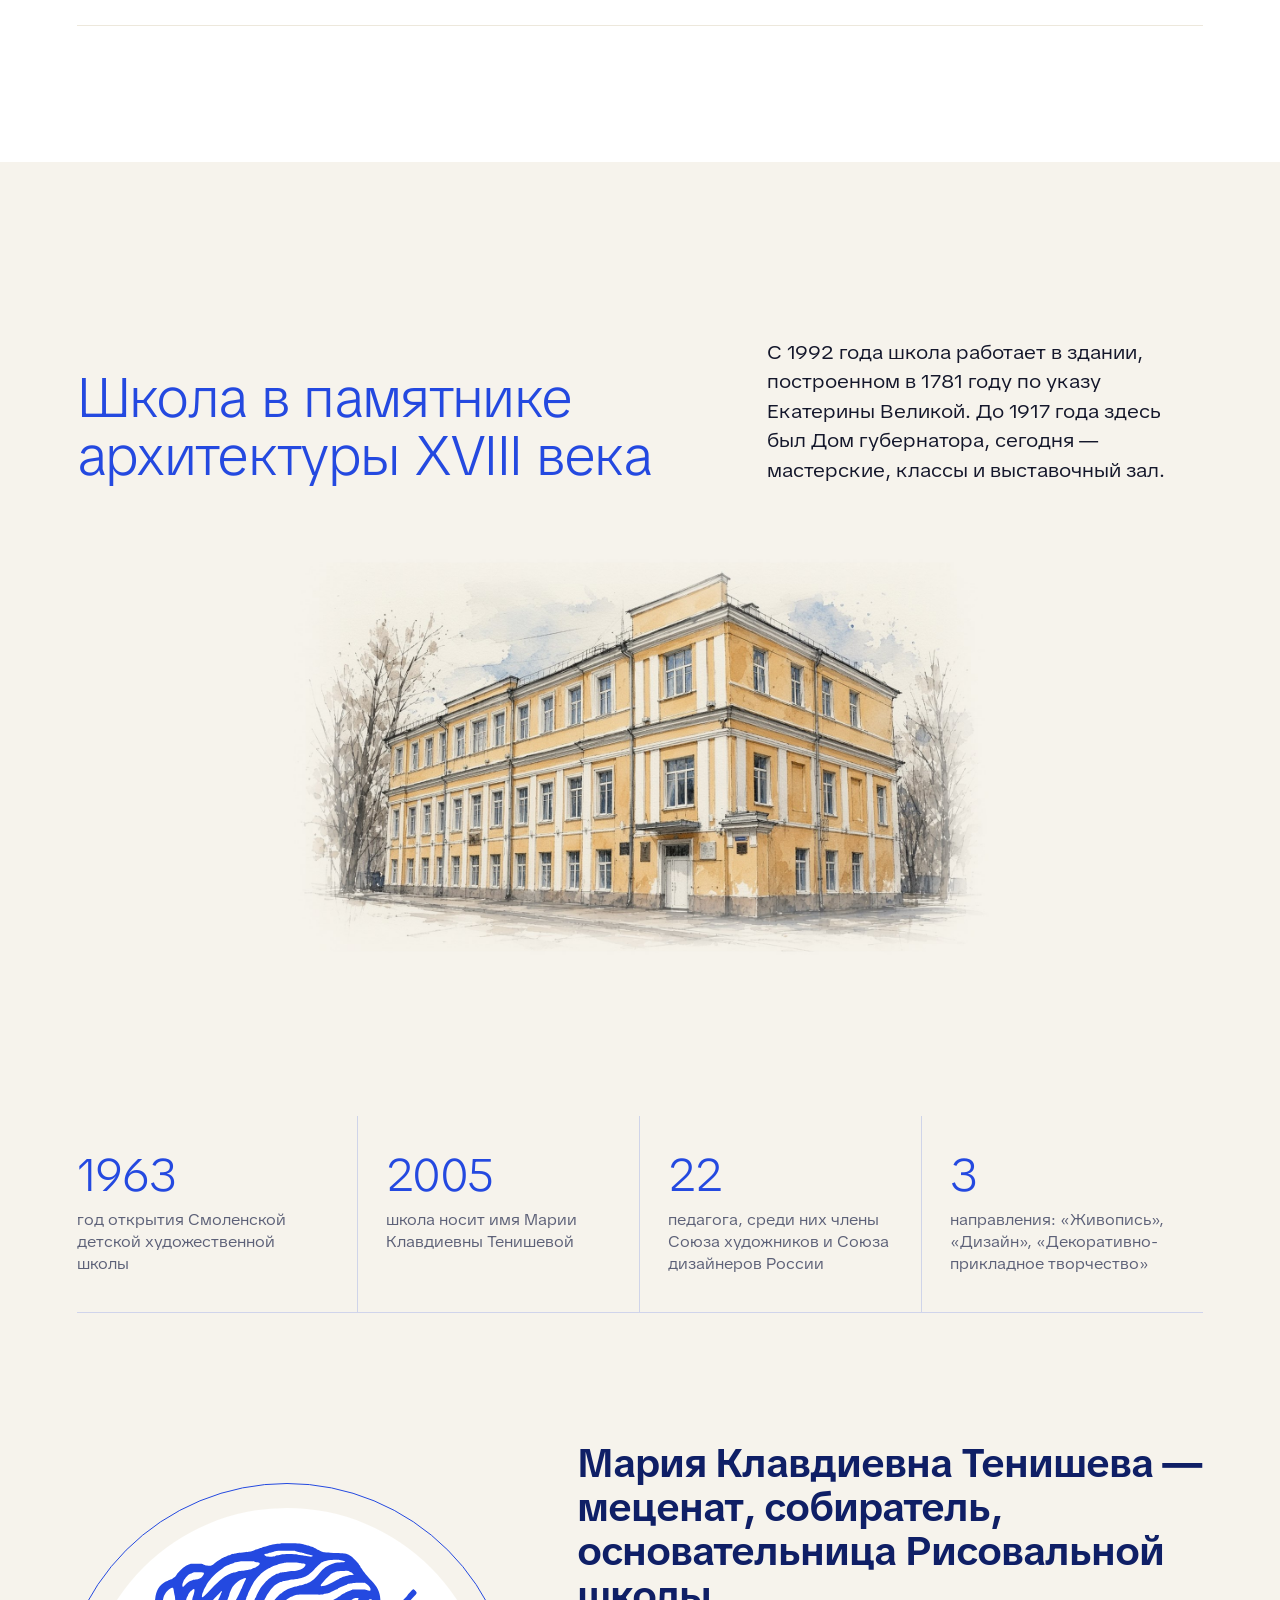
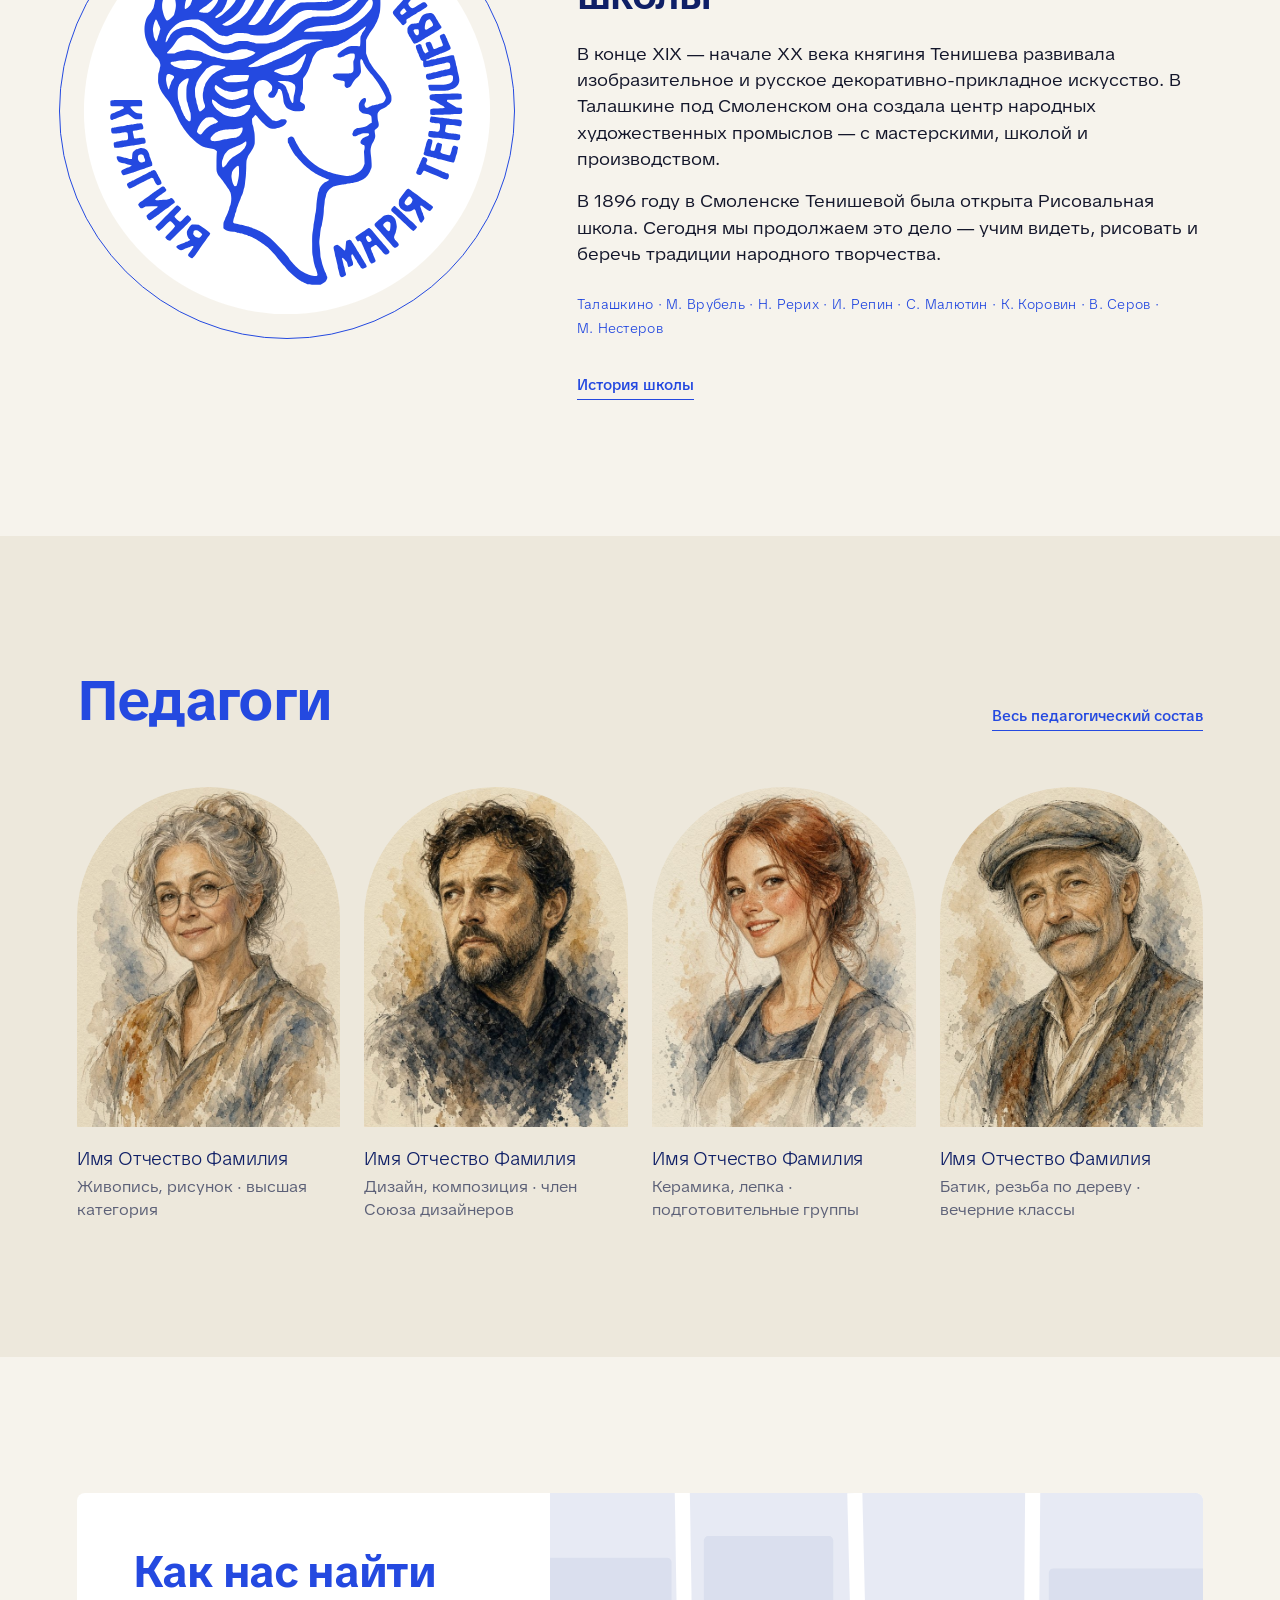
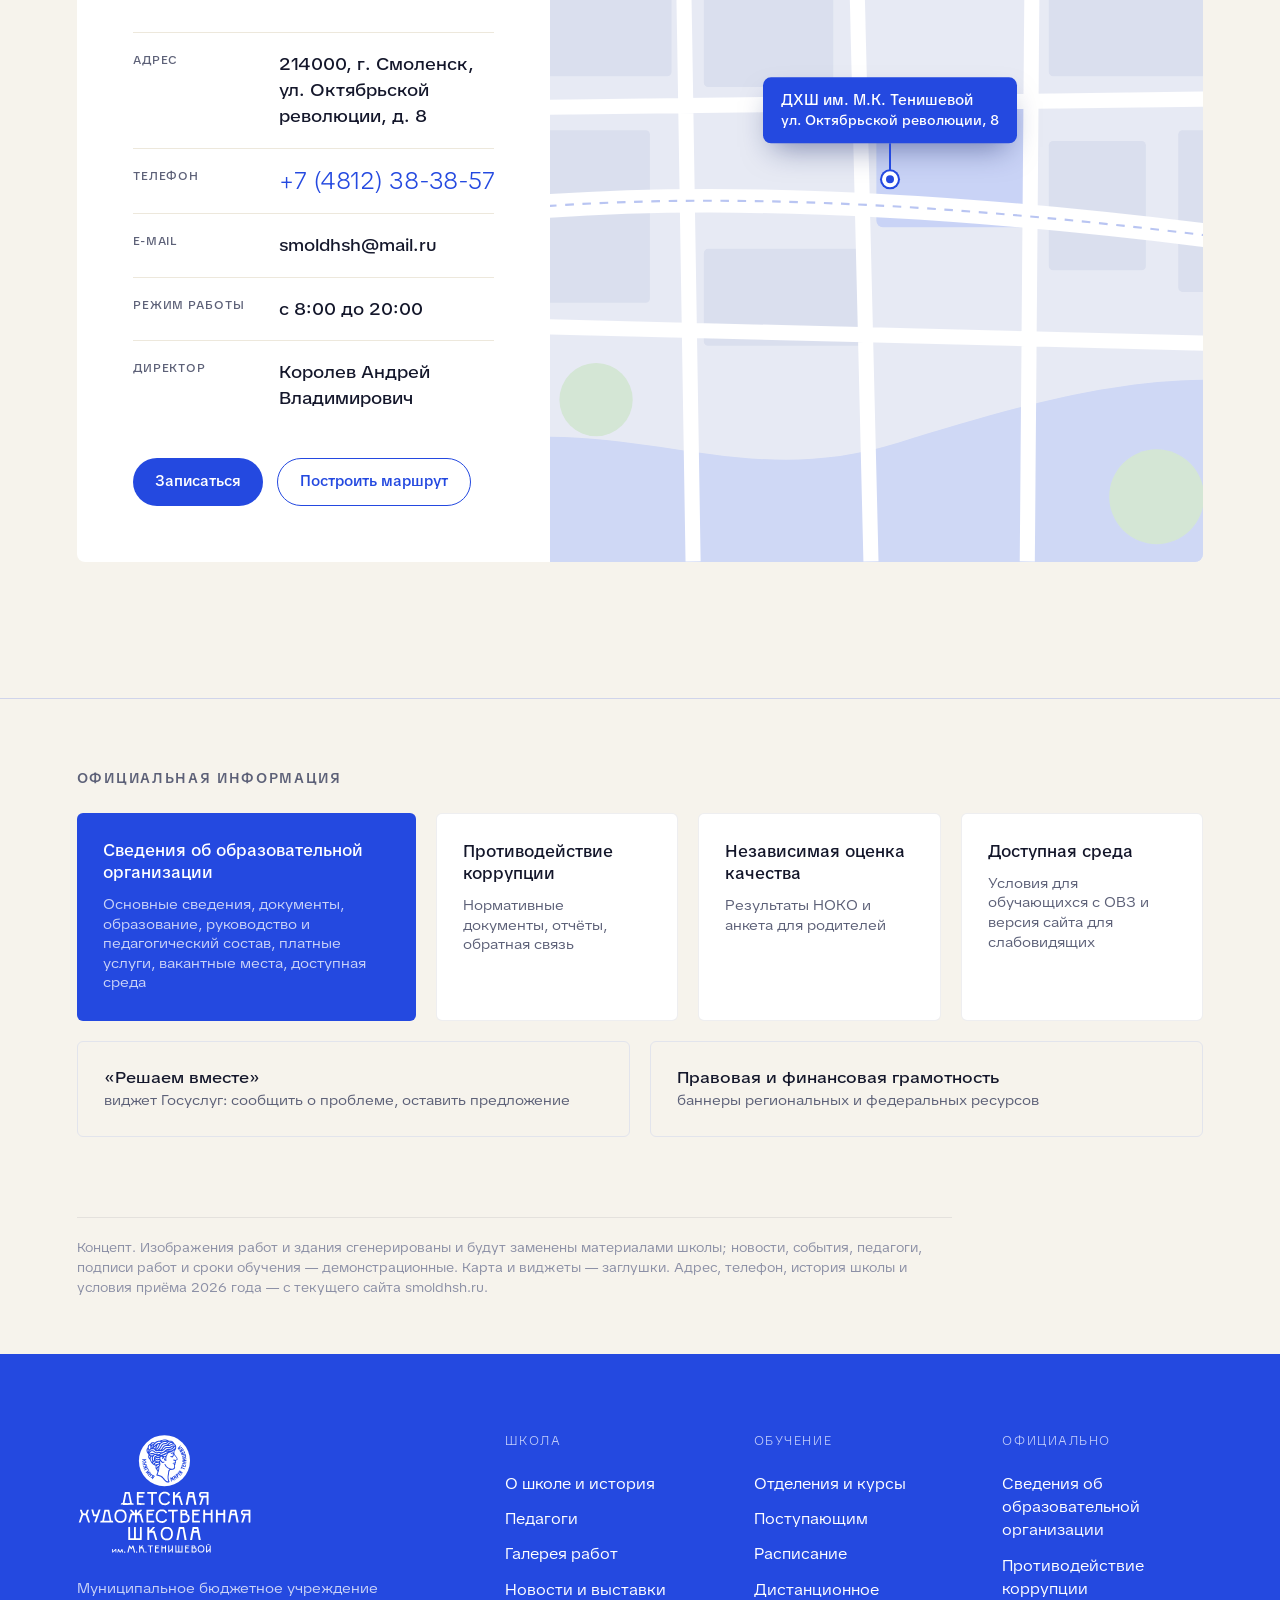
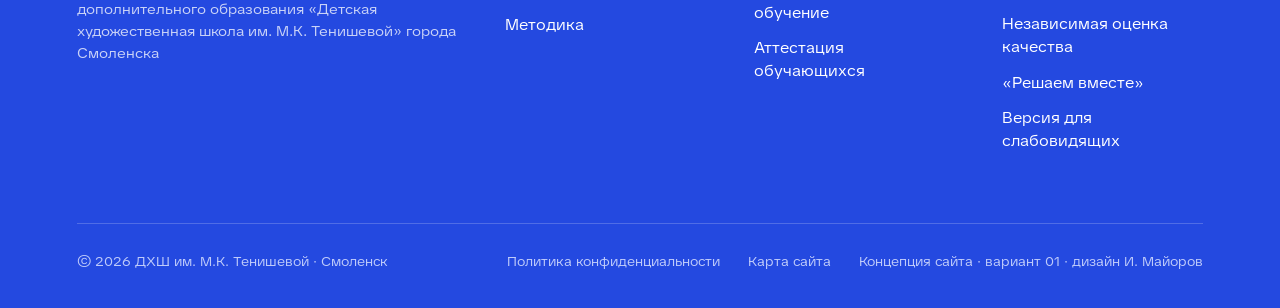
==== commit 645987ce: "Акварельные портреты педагогов" ====
--- a/index.html
+++ b/index.html
@@ -199,12 +199,12 @@
     <a class="link" href="#">Весь педагогический состав</a>
   </div>
   <div class="t-grid">
-    <div class="t"><div class="ph"><span class="ini">ИФ</span></div><h4>Имя Отчество Фамилия</h4><p>Живопись, рисунок · высшая категория</p></div>
-    <div class="t"><div class="ph"><span class="ini">ИФ</span></div><h4>Имя Отчество Фамилия</h4><p>Дизайн, композиция · член Союза дизайнеров</p></div>
-    <div class="t"><div class="ph"><span class="ini">ИФ</span></div><h4>Имя Отчество Фамилия</h4><p>Керамика, лепка · подготовительные группы</p></div>
-    <div class="t"><div class="ph"><span class="ini">ИФ</span></div><h4>Имя Отчество Фамилия</h4><p>Батик, резьба по дереву · вечерние классы</p></div>
-    <div class="t xl"><div class="ph"><span class="ini">ИФ</span></div><h4>Имя Отчество Фамилия</h4><p>Рисунок, станковая композиция</p></div>
-    <div class="t xl"><div class="ph"><span class="ini">ИФ</span></div><h4>Имя Отчество Фамилия</h4><p>История искусств</p></div>
+    <div class="t"><div class="ph"><img src="img/teacher-1.jpg" alt="Портрет педагога (иллюстрация)"></div><h4>Имя Отчество Фамилия</h4><p>Живопись, рисунок · высшая категория</p></div>
+    <div class="t"><div class="ph"><img src="img/teacher-2.jpg" alt="Портрет педагога (иллюстрация)"></div><h4>Имя Отчество Фамилия</h4><p>Дизайн, композиция · член Союза дизайнеров</p></div>
+    <div class="t"><div class="ph"><img src="img/teacher-3.jpg" alt="Портрет педагога (иллюстрация)"></div><h4>Имя Отчество Фамилия</h4><p>Керамика, лепка · подготовительные группы</p></div>
+    <div class="t"><div class="ph"><img src="img/teacher-4.jpg" alt="Портрет педагога (иллюстрация)"></div><h4>Имя Отчество Фамилия</h4><p>Батик, резьба по дереву · вечерние классы</p></div>
+    <div class="t xl"><div class="ph"><img src="img/teacher-5.jpg" alt="Портрет педагога (иллюстрация)"></div><h4>Имя Отчество Фамилия</h4><p>Рисунок, станковая композиция</p></div>
+    <div class="t xl"><div class="ph"><img src="img/teacher-6.jpg" alt="Портрет педагога (иллюстрация)"></div><h4>Имя Отчество Фамилия</h4><p>История искусств</p></div>
   </div>
 </div></section>
 
--- a/css/site.css
+++ b/css/site.css
@@ -405,3 +405,8 @@
 /* акварель здания: с воздухом, без обрезки */
 .bld{height:auto;aspect-ratio:2.6/1;border-radius:0;overflow:visible;background:none}
 .bld img{object-fit:contain}
+.bld{aspect-ratio:2600/1180}
+.bld + .facts{margin-top:clamp(56px,calc(40px + 1.2vw),80px)}
+/* портреты педагогов */
+.t .ph{background:#F3EEE3}
+.t .ph img{width:100%;height:100%;object-fit:cover;object-position:50% 20%;mix-blend-mode:multiply}
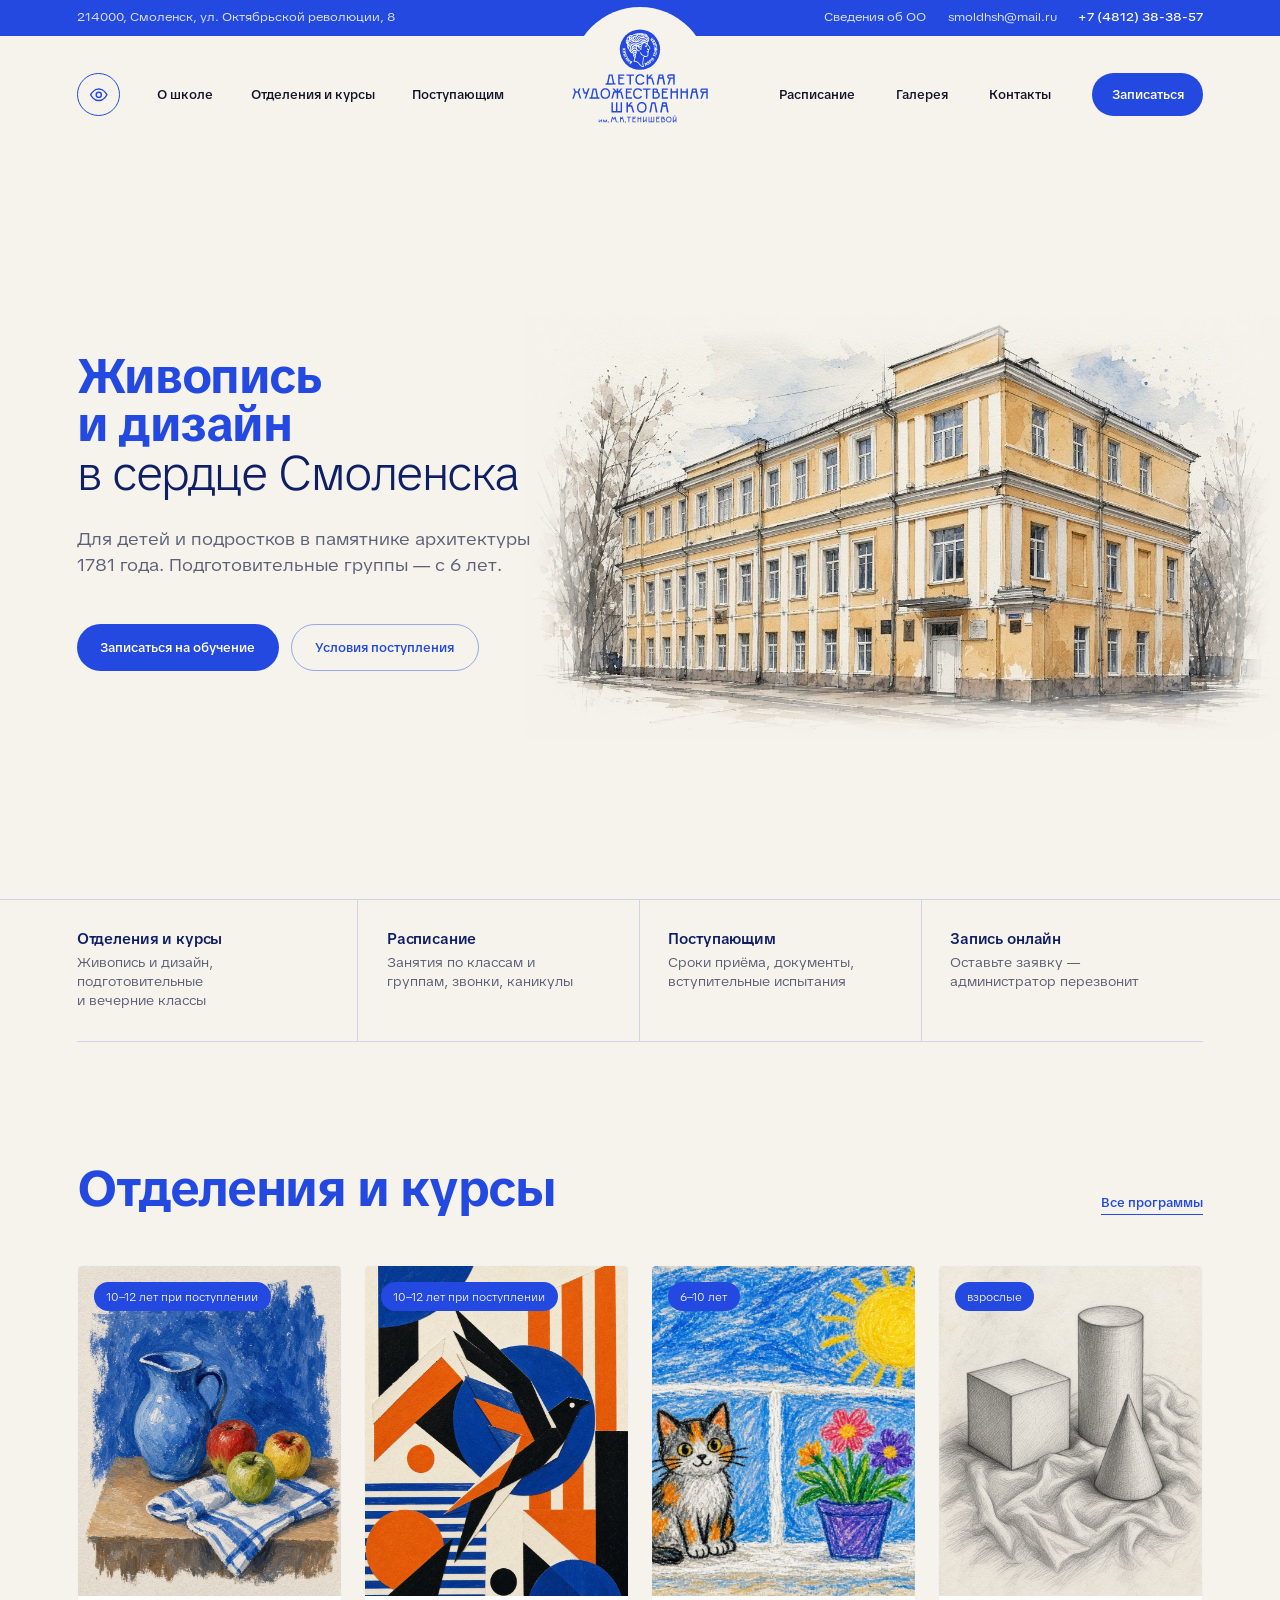
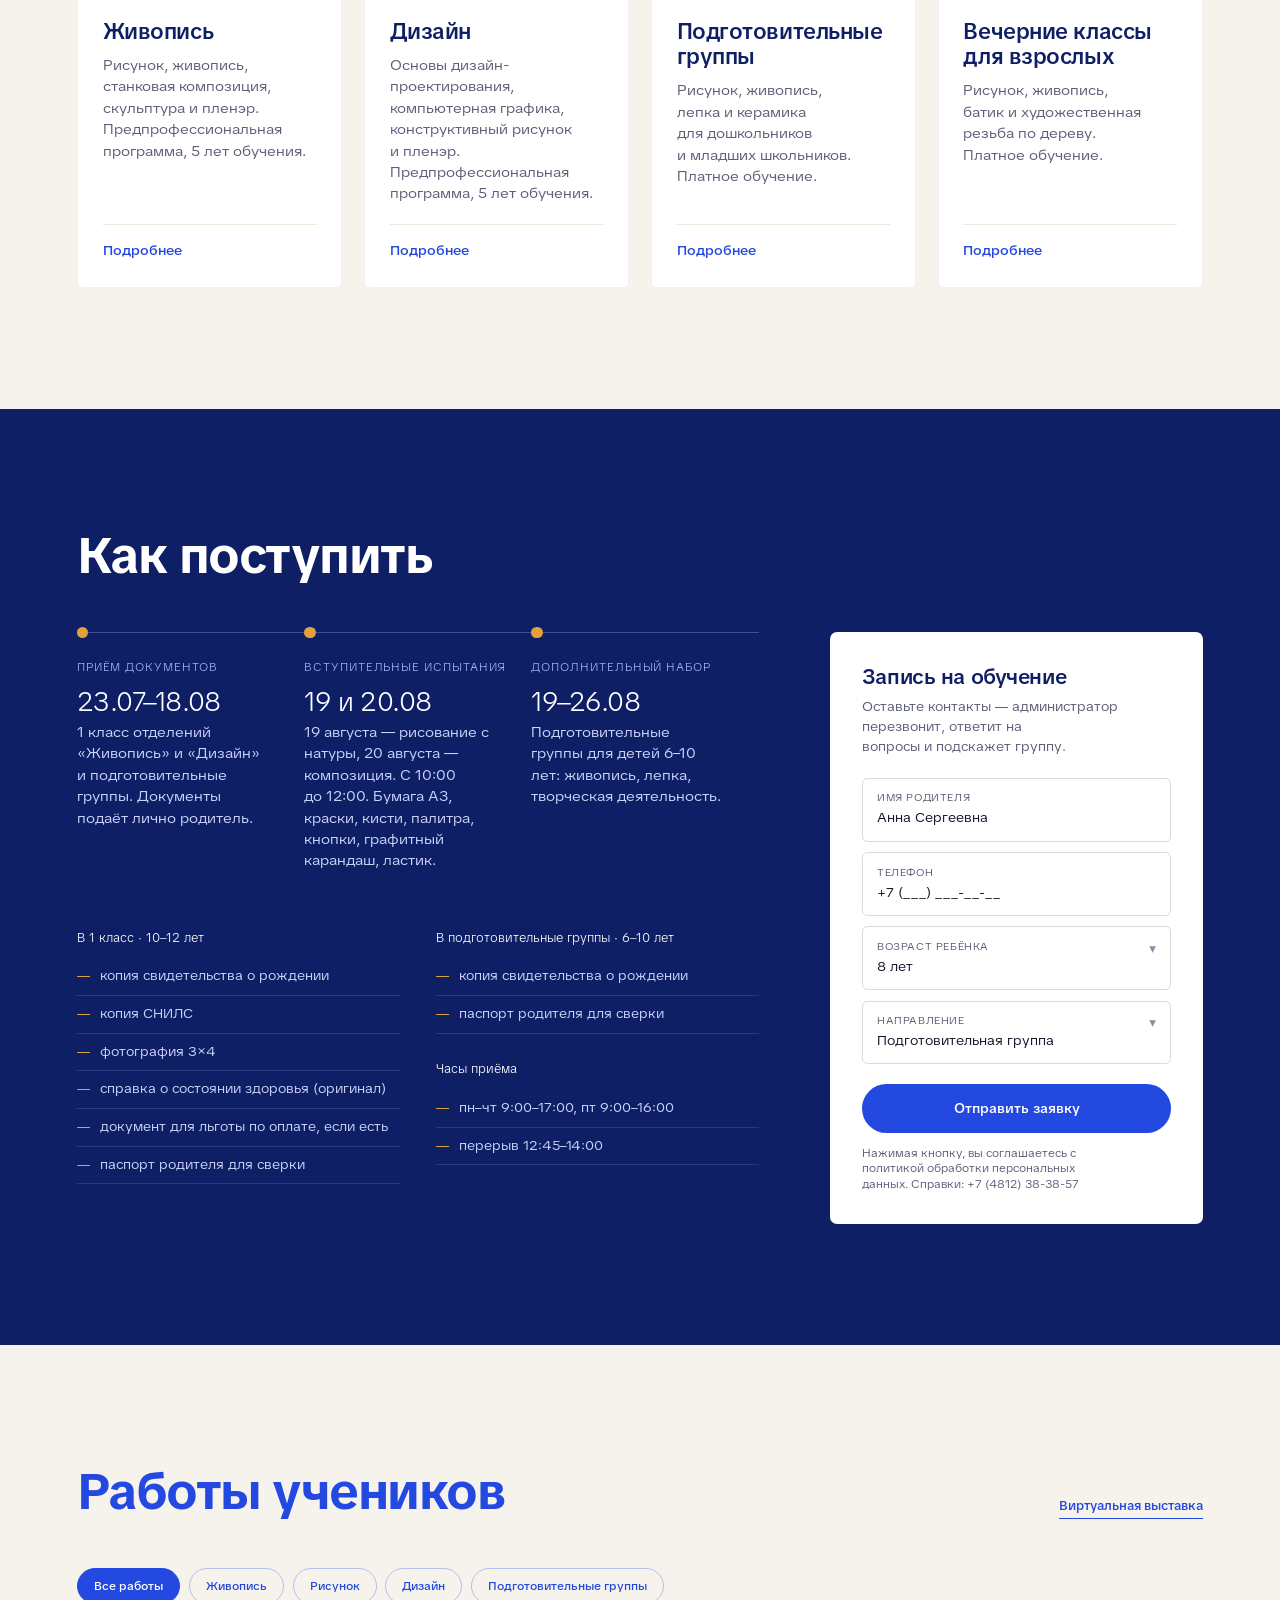
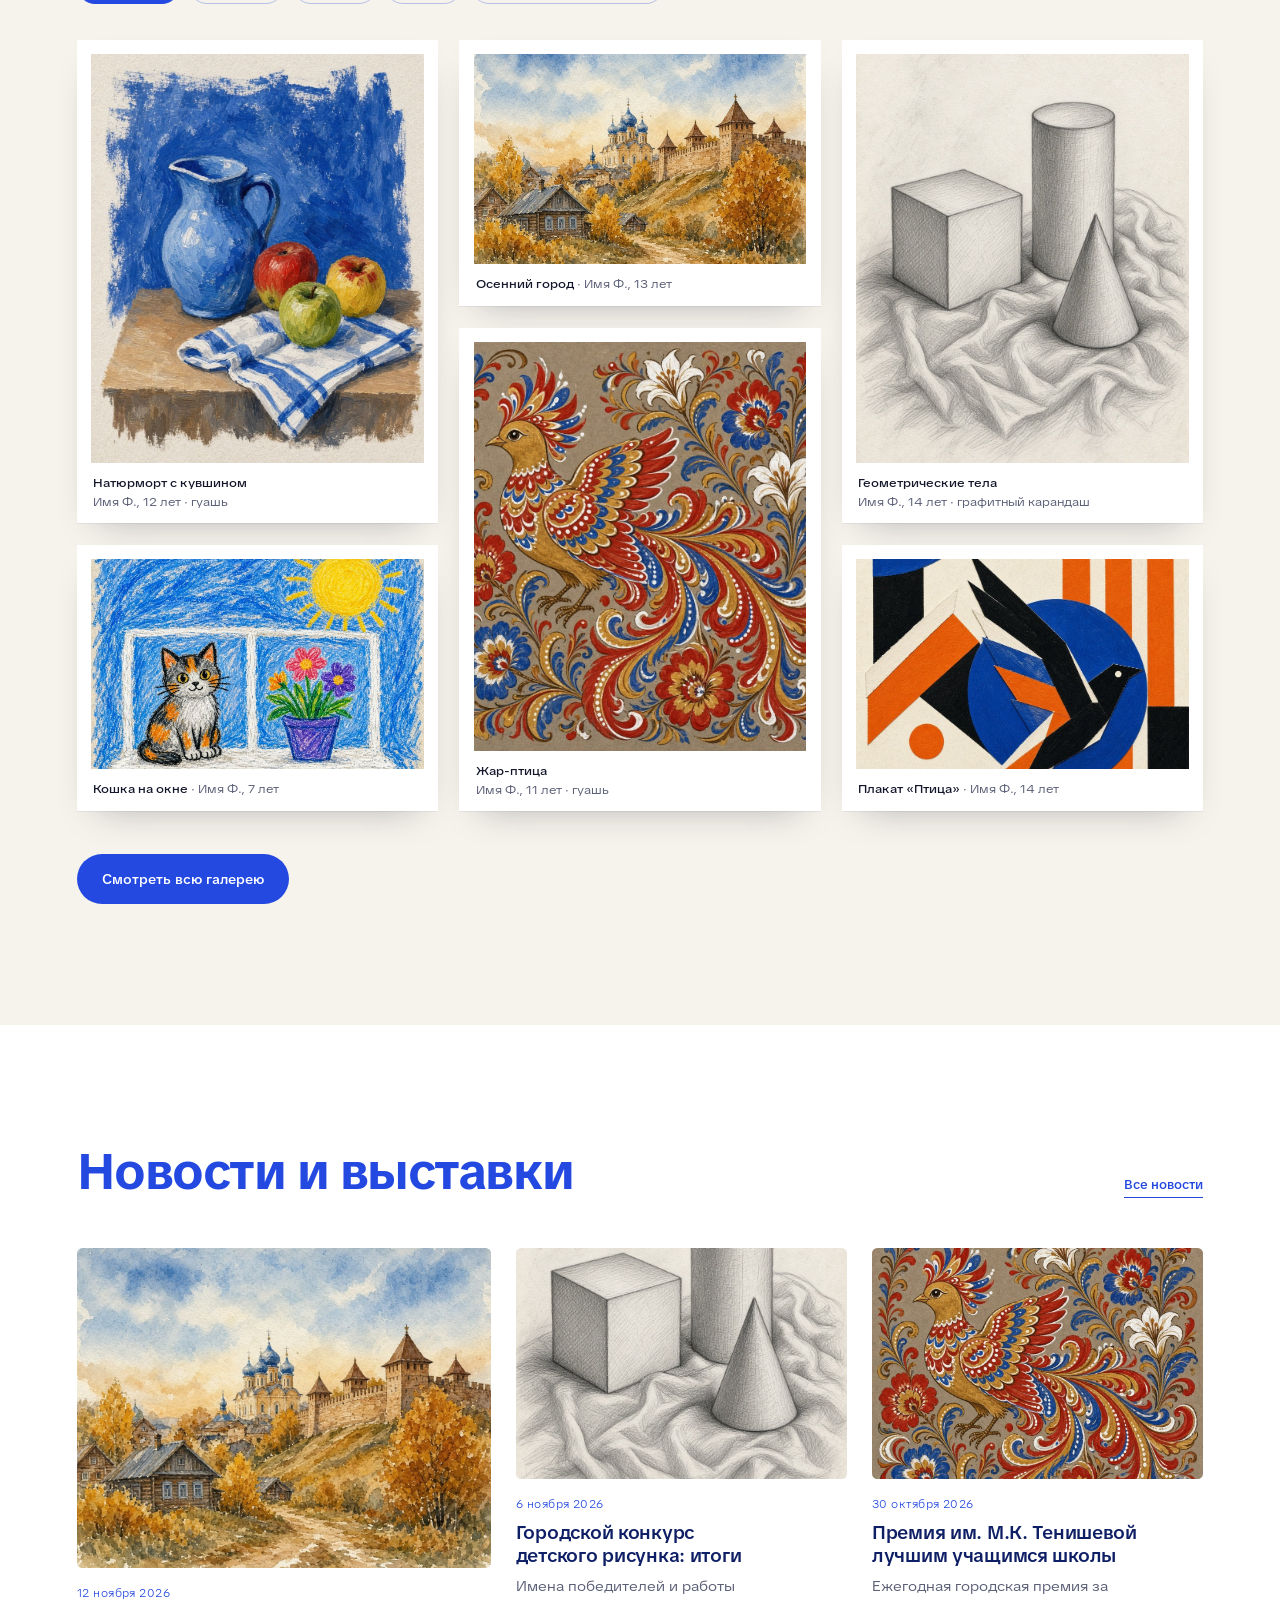
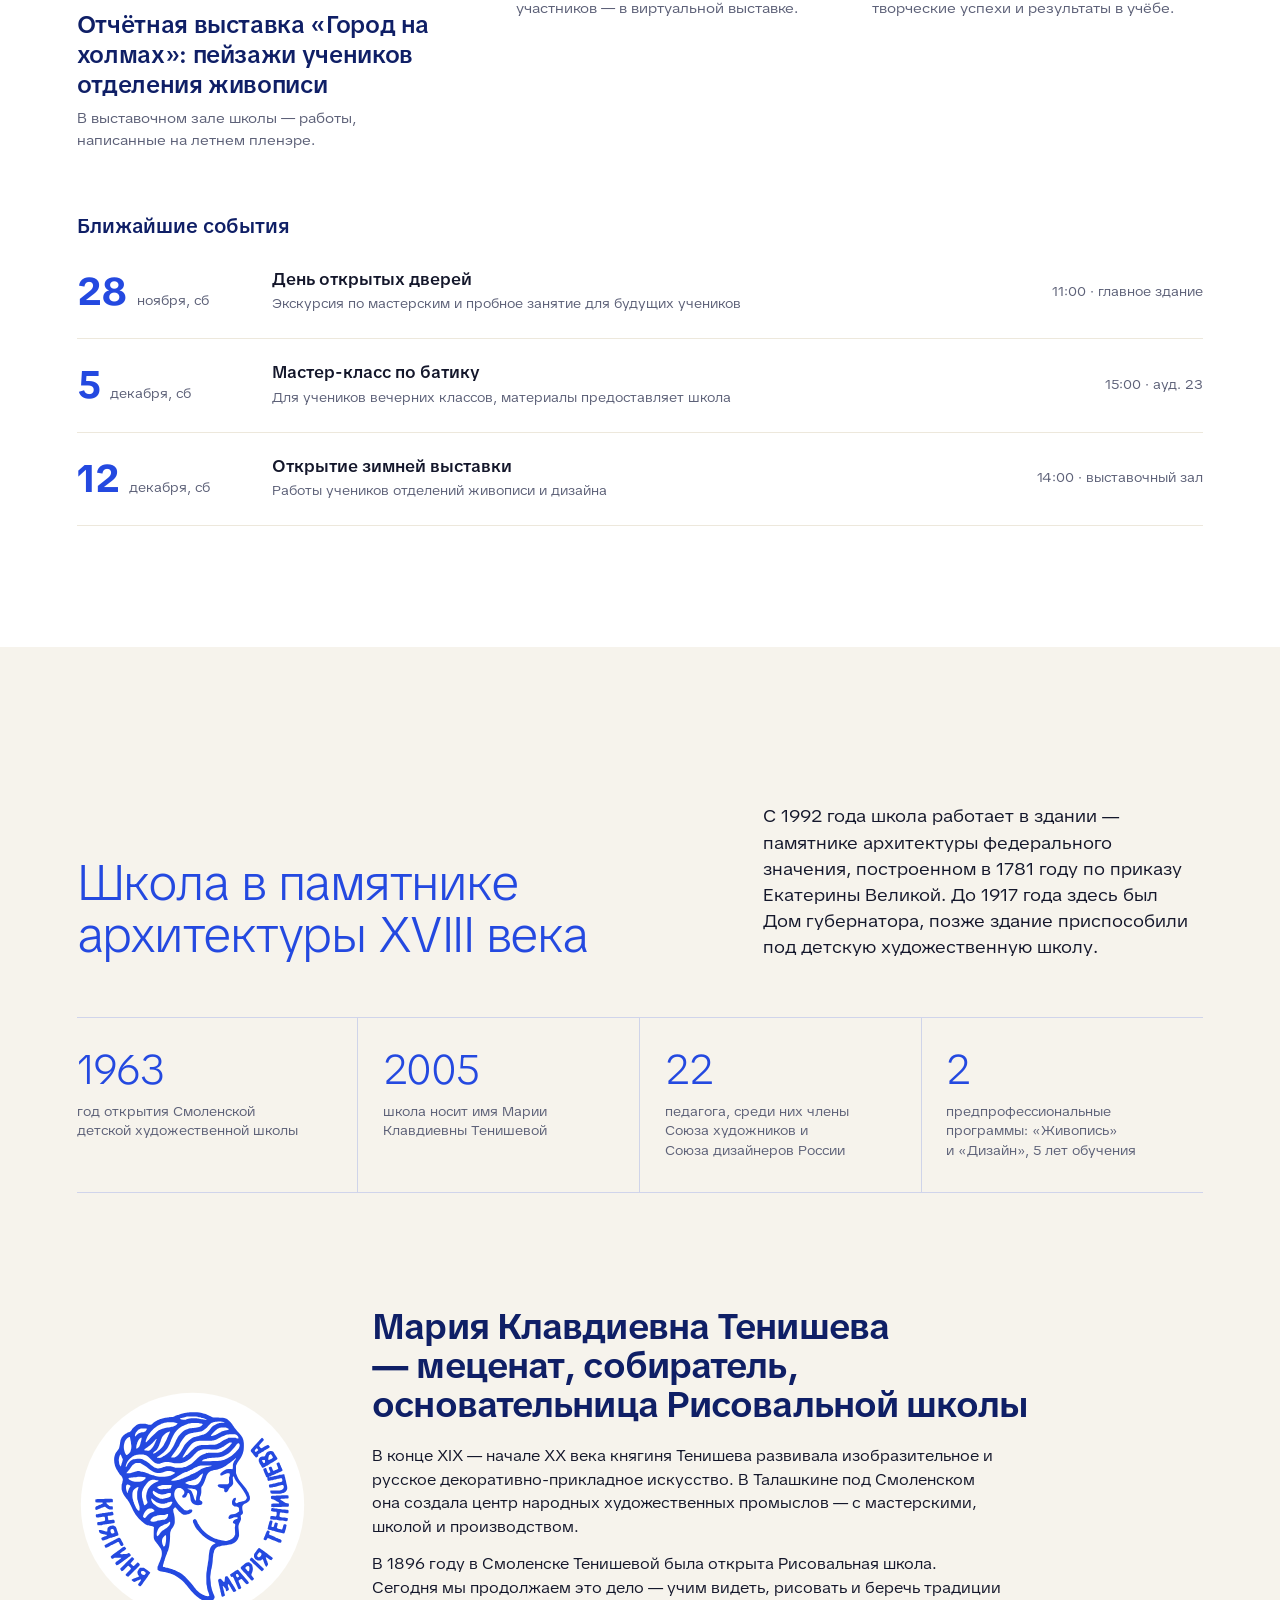
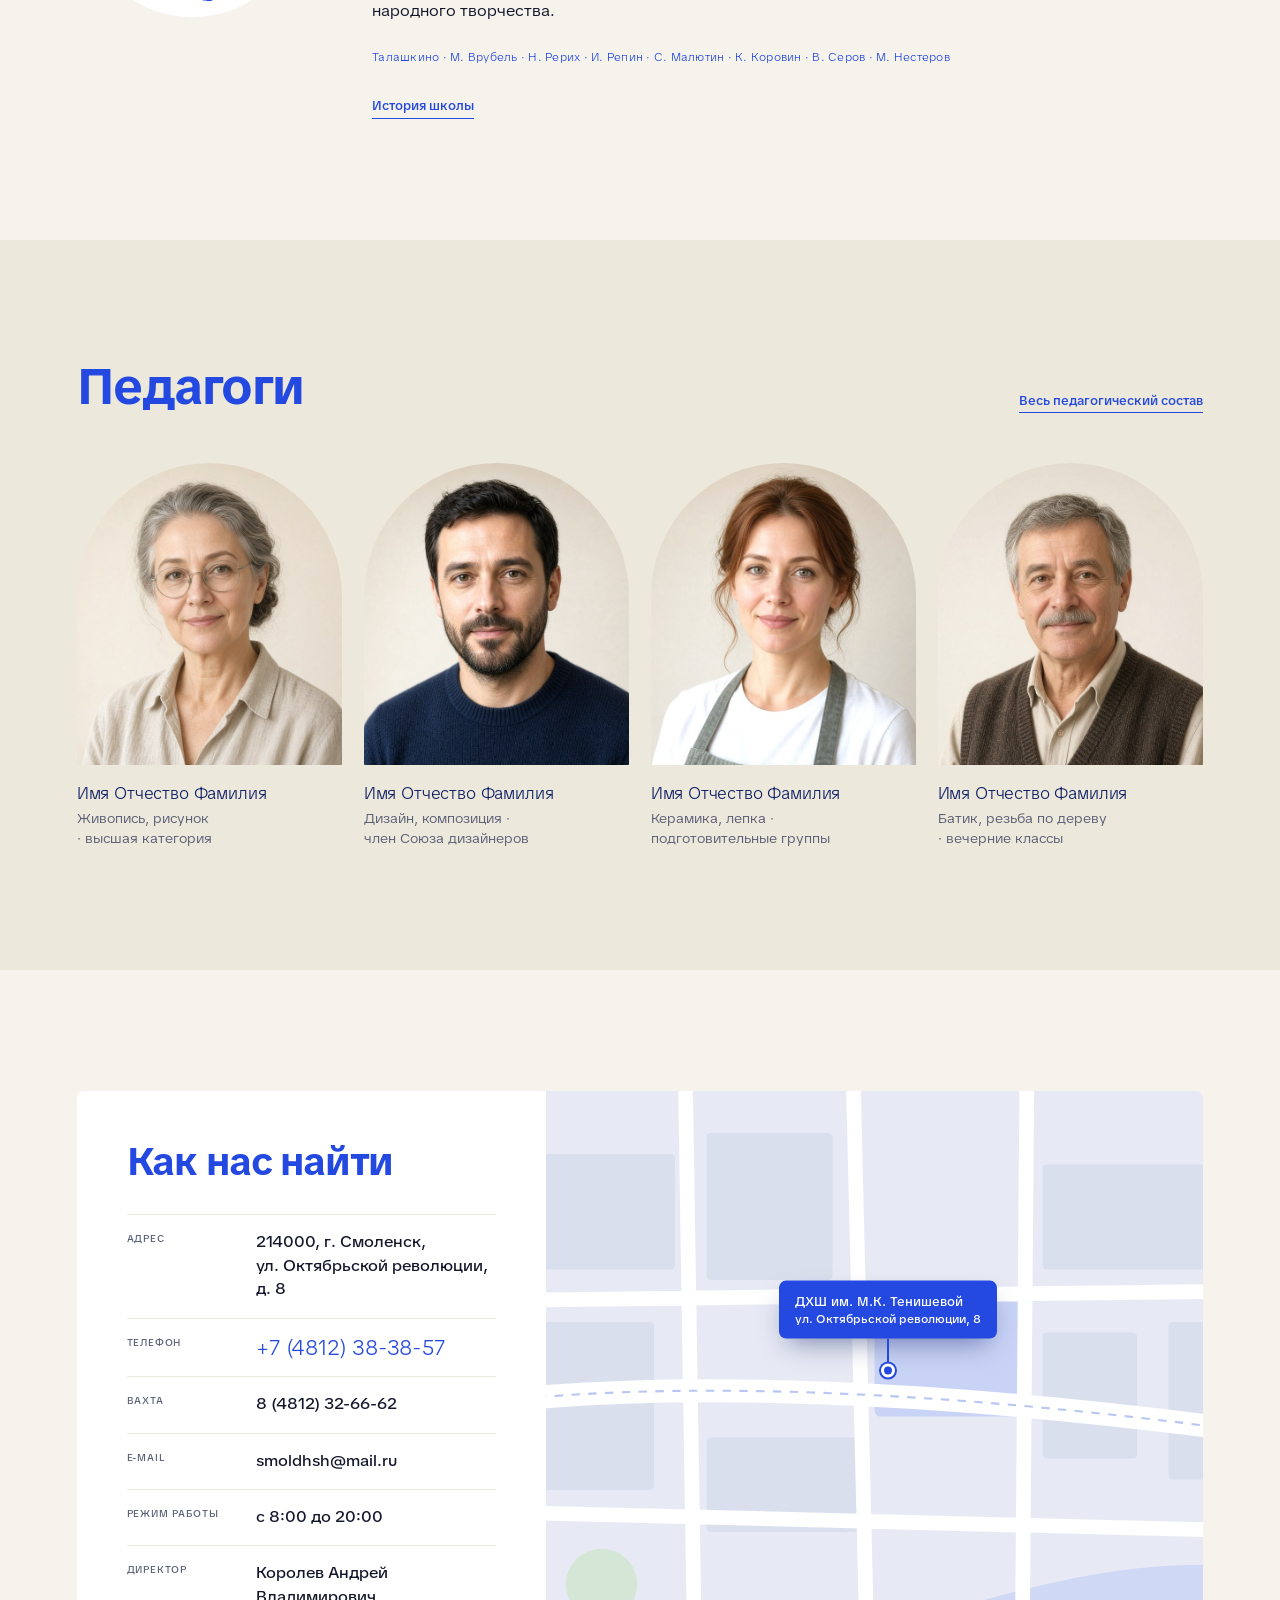
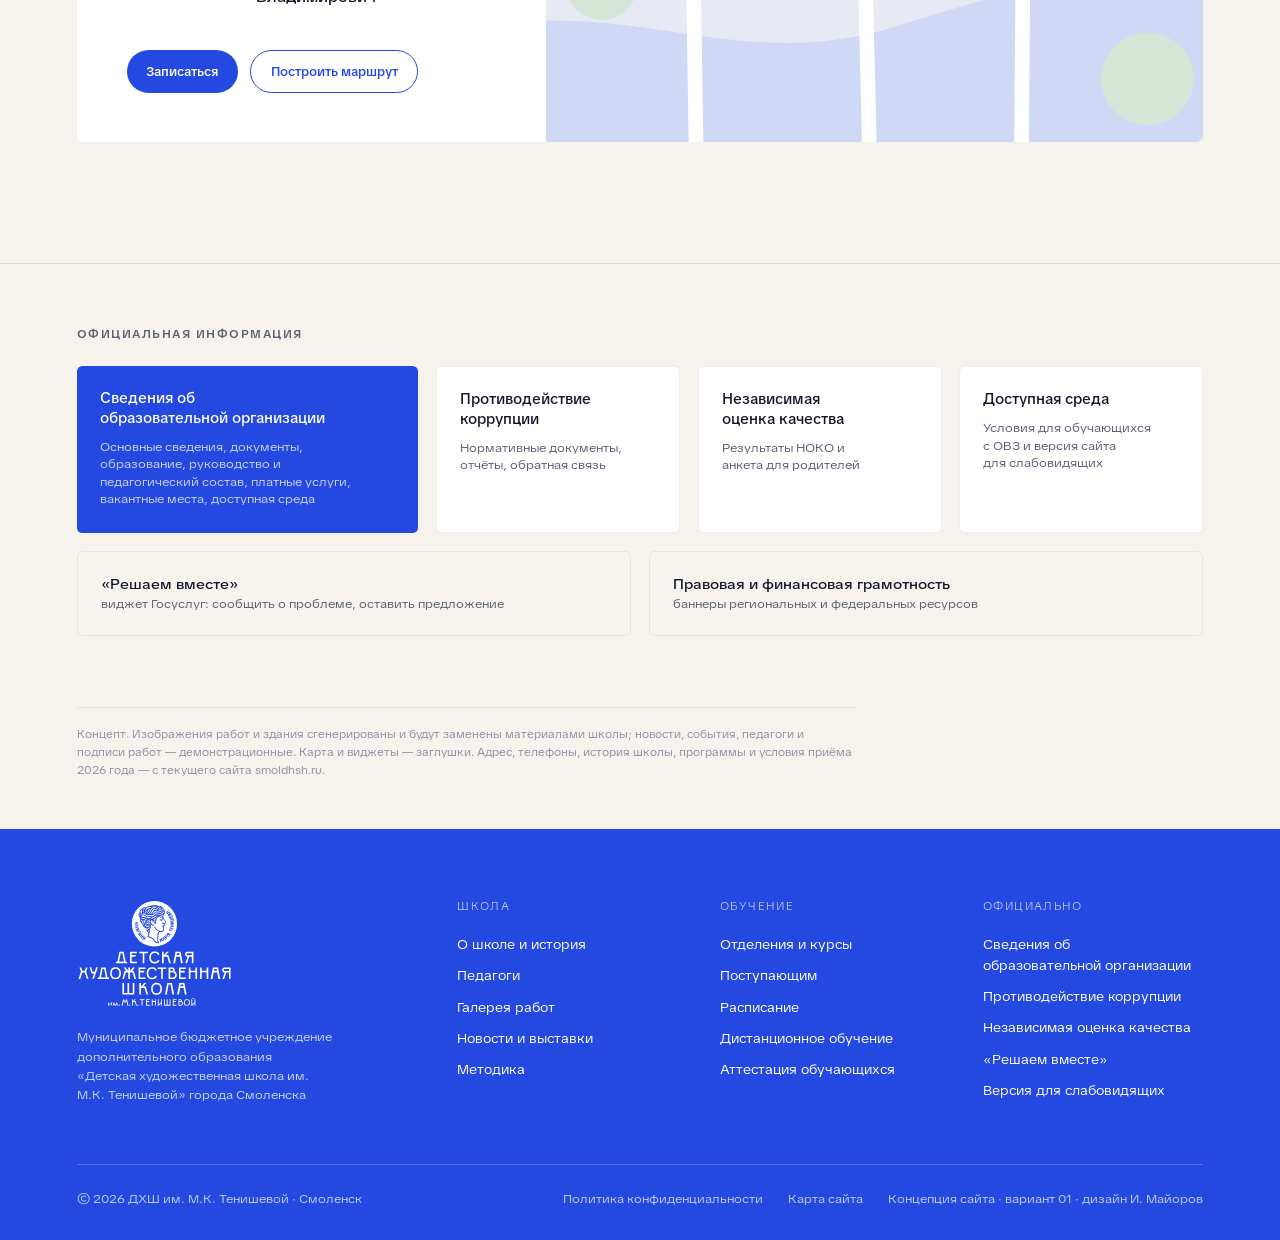
==== commit 5c1bc651: "Опубликовать прототип школы и демо админки" ====
--- a/index.html
+++ b/index.html
@@ -13,7 +13,7 @@
   <span>214000, Смоленск, ул. Октябрьской революции, 8</span>
   <span class="hours">Режим работы: 8:00–20:00</span>
   <span class="sp"></span>
-  <a href="#">Сведения об образовательной организации</a>
+  <a href="#" title="Сведения об образовательной организации">Сведения об&nbsp;ОО</a>
   <a href="#">smoldhsh@mail.ru</a>
   <a class="ph-top" href="#">+7 (4812) 38-38-57</a>
 </div></div>
@@ -32,68 +32,55 @@
 </div></header>
 
 <!-- ========== Первый экран ========== -->
-<section class="hero" style="padding:0">
-  
+<section class="hero hero-bld" style="padding:0">
   <div class="wrap">
     <div class="hero-copy">
-      <h1>Учимся видеть <em>и&nbsp;рисовать</em></h1>
-      <p class="lead">Живопись, дизайн и декоративно-прикладное творчество для детей от 6 лет — в историческом Доме губернатора в центре Смоленска.</p>
+      <h1>Живопись и&nbsp;дизайн <em>в&nbsp;сердце Смоленска</em></h1>
+      <p class="lead">Для детей и&nbsp;подростков в&nbsp;памятнике архитектуры 1781&nbsp;года. Подготовительные группы&nbsp;— с&nbsp;6&nbsp;лет.</p>
       <div class="cta">
-        <a class="btn btn-ochre" href="#signup">Записаться на обучение</a>
+        <a class="btn btn-blue" href="#signup">Записаться на обучение</a>
         <a class="btn btn-ghost" href="#admit">Условия поступления</a>
       </div>
     </div>
-    <div class="hang">
-      <div class="hang-in">
-      <div class="col c1">
-        <figure class="frame arch f1"><div class="pic"><img src="img/work-stilllife.jpg" alt=""></div></figure>
-        <figure class="frame f3"><div class="pic"><img src="img/work-landscape.jpg" alt=""></div></figure>
-      </div>
-      <div class="col c2">
-        <figure class="frame f2"><div class="pic"><img src="img/work-firebird.jpg" alt=""></div></figure>
-        <figure class="frame arch f4"><div class="pic"><img src="img/work-poster.jpg" alt=""></div></figure>
-      </div>
-      <div class="col c3">
-        <figure class="frame f5"><div class="pic"><img src="img/work-drawing.jpg" alt=""></div></figure>
-        <figure class="frame arch f6"><div class="pic"><img src="img/work-cat.jpg" alt=""></div></figure>
-      </div>
-      </div>
-    </div>
+    <figure class="hero-pic"><img src="img/building-hero.jpg" alt="Здание школы — бывший Дом губернатора, акварельный скетч"></figure>
   </div>
 </section>
 
 <!-- ========== Быстрые маршруты ========== -->
 <div class="routes"><div class="wrap"><div class="grid">
-  <a class="route" href="#deps"><div><h3>Отделения и курсы</h3><p>Живопись, дизайн, ДПТ, подготовительные и вечерние классы</p></div></a>
+  <a class="route" href="#deps"><div><h3>Отделения и курсы</h3><p>Живопись и&nbsp;дизайн, подготовительные и&nbsp;вечерние классы</p></div></a>
   <a class="route" href="schedule.html"><div><h3>Расписание</h3><p>Занятия по классам и группам, звонки, каникулы</p></div></a>
   <a class="route" href="#admit"><div><h3>Поступающим</h3><p>Сроки приёма, документы, вступительные испытания</p></div></a>
   <a class="route" href="#signup"><div><h3>Запись онлайн</h3><p>Оставьте заявку — администратор перезвонит</p></div></a>
 </div></div></div>
 
 <!-- ========== Отделения и курсы ========== -->
-<section id="deps"><div class="wrap">
-  <div class="sec-head">
-    <div><h2 class="sec">Отделения и курсы</h2></div>
-    <a class="link" href="#">Все программы</a>
-  </div>
-  <div class="deps">
-    <article class="dep wide"><div class="ph"><img src="img/work-stilllife.jpg" alt="" style="object-position:50% 40%"><span class="age">10–12 лет при поступлении</span></div>
-      <div class="body"><h3>Живопись</h3><p>Рисунок, живопись и композиция: от натюрморта и пленэра до станковой картины. Программа предпрофессиональной подготовки.</p>
-      <a class="more" href="#">Подробнее</a></div></article>
-    <article class="dep wide"><div class="ph"><img src="img/work-poster.jpg" alt="" style="object-position:50% 35%"><span class="age">10–12 лет при поступлении</span></div>
-      <div class="body"><h3>Дизайн</h3><p>Графический дизайн, плакат, шрифт и основы проектной культуры — для тех, кто хочет придумывать вещи и образы.</p>
-      <a class="more" href="#">Подробнее</a></div></article>
-    <article class="dep"><div class="ph"><img src="img/work-firebird.jpg" alt=""></div>
-      <div class="body"><h3>Декоративно-прикладное творчество</h3><p>Роспись, керамика, батик и резьба — продолжение талашкинской традиции народных ремёсел.</p>
-      <a class="more" href="#">Подробнее</a></div></article>
-    <article class="dep"><div class="ph"><img src="img/work-cat.jpg" alt=""><span class="age">6–10 лет</span></div>
-      <div class="body"><h3>Подготовительные группы</h3><p>Рисунок, живопись, лепка и керамика для дошкольников и младших школьников.</p>
-      <a class="more" href="#">Подробнее</a></div></article>
-    <article class="dep"><div class="ph"><img src="img/work-drawing.jpg" alt="" style="object-position:50% 55%"><span class="age">взрослые</span></div>
-      <div class="body"><h3>Вечерние классы для взрослых</h3><p>Рисунок, живопись, батик и художественная резьба по дереву — в удобное вечернее время.</p>
-      <a class="more" href="#">Подробнее</a></div></article>
-  </div>
-</div></section>
+<section id="deps">
+  <div class="wrap">
+    <div class="sec-head">
+      <div><h2 class="sec">Отделения и курсы</h2></div>
+      <a class="link" href="#">Все программы</a>
+    </div>
+  </div>
+  <div class="deps-viewport">
+    <div class="deps-track">
+      <div class="deps">
+        <article class="dep"><div class="ph"><img src="img/work-stilllife.jpg" alt="" style="object-position:50% 40%"><span class="age">10–12 лет при поступлении</span></div>
+          <div class="body"><h3>Живопись</h3><p>Рисунок, живопись, станковая композиция, скульптура и&nbsp;пленэр. Предпрофессиональная программа, 5&nbsp;лет обучения.</p>
+          <a class="more" href="#">Подробнее</a></div></article>
+        <article class="dep"><div class="ph"><img src="img/work-poster.jpg" alt="" style="object-position:50% 35%"><span class="age">10–12 лет при поступлении</span></div>
+          <div class="body"><h3>Дизайн</h3><p>Основы дизайн-проектирования, компьютерная графика, конструктивный рисунок и&nbsp;пленэр. Предпрофессиональная программа, 5&nbsp;лет обучения.</p>
+          <a class="more" href="#">Подробнее</a></div></article>
+        <article class="dep"><div class="ph"><img src="img/work-cat.jpg" alt=""><span class="age">6–10 лет</span></div>
+          <div class="body"><h3>Подготовительные группы</h3><p>Рисунок, живопись, лепка и&nbsp;керамика для дошкольников и&nbsp;младших школьников. Платное обучение.</p>
+          <a class="more" href="#">Подробнее</a></div></article>
+        <article class="dep"><div class="ph"><img src="img/work-drawing.jpg" alt="" style="object-position:50% 55%"><span class="age">взрослые</span></div>
+          <div class="body"><h3>Вечерние классы для взрослых</h3><p>Рисунок, живопись, батик и&nbsp;художественная резьба по&nbsp;дереву. Платное обучение.</p>
+          <a class="more" href="#">Подробнее</a></div></article>
+      </div>
+    </div>
+  </div>
+</section>
 
 <!-- ========== Поступление ========== -->
 <section class="admit" id="admit">
@@ -105,13 +92,13 @@
     <div>
       <div class="timeline">
         <div class="step"><div class="m">приём документов</div><div class="d">23.07–18.08</div><p>1 класс отделений «Живопись» и «Дизайн» и подготовительные группы. Документы подаёт лично родитель.</p></div>
-        <div class="step"><div class="m">вступительные испытания</div><div class="d">19 и 20.08</div><p>19 августа — рисование с натуры, 20 августа — композиция. С 10:00 до 12:00. Бумага А3, краски, кисти.</p></div>
+        <div class="step"><div class="m">вступительные испытания</div><div class="d">19 и 20.08</div><p>19 августа — рисование с натуры, 20 августа — композиция. С&nbsp;10:00 до&nbsp;12:00. Бумага А3, краски, кисти, палитра, кнопки, графитный карандаш, ластик.</p></div>
         <div class="step"><div class="m">дополнительный набор</div><div class="d">19–26.08</div><p>Подготовительные группы для детей 6–10 лет: живопись, лепка, творческая деятельность.</p></div>
       </div>
       <div class="admit-cols">
-        <div><h4>В 1 класс · 10–12 лет</h4><ul><li>копия свидетельства о рождении</li><li>копия СНИЛС</li><li>фотография 3×4</li><li>справка о состоянии здоровья (оригинал)</li><li>паспорт родителя для сверки</li></ul></div>
+        <div><h4>В 1 класс · 10–12 лет</h4><ul><li>копия свидетельства о рождении</li><li>копия СНИЛС</li><li>фотография 3×4</li><li>справка о состоянии здоровья (оригинал)</li><li>документ для льготы по&nbsp;оплате, если есть</li><li>паспорт родителя для сверки</li></ul></div>
         <div><h4>В подготовительные группы · 6–10 лет</h4><ul><li>копия свидетельства о рождении</li><li>паспорт родителя для сверки</li></ul>
-          <h4 style="margin-top:30px">Часы приёма</h4><ul><li>пн–чт 9:00–17:00, пт 9:00–16:00</li><li>перерыв 12:45–14:00</li></ul></div>
+          <h4 style="margin-top:1.875rem">Часы приёма</h4><ul><li>пн–чт 9:00–17:00, пт 9:00–16:00</li><li>перерыв 12:45–14:00</li></ul></div>
       </div>
     </div>
     <form class="signup" id="signup" onsubmit="return false">
@@ -134,12 +121,12 @@
     <div><h2 class="sec">Работы учеников</h2></div>
     <a class="link" href="#">Виртуальная выставка</a>
   </div>
-  <div class="gal-filters"><span class="chip on">Все работы</span><span class="chip">Живопись</span><span class="chip">Рисунок</span><span class="chip">Дизайн</span><span class="chip">ДПТ</span><span class="chip">Подготовительные группы</span></div>
+  <div class="gal-filters"><span class="chip on">Все работы</span><span class="chip">Живопись</span><span class="chip">Рисунок</span><span class="chip">Дизайн</span><span class="chip">Подготовительные группы</span></div>
   <div class="salon">
     <figure class="w g1"><div class="pic"><img src="img/work-stilllife.jpg" alt=""></div><figcaption><span><b>Натюрморт с кувшином</b><br>Имя Ф., 12 лет · гуашь</span></figcaption></figure>
     <figure class="w g2"><div class="pic"><img src="img/work-landscape.jpg" alt=""></div><figcaption><span><b>Осенний город</b> · Имя Ф., 13 лет</span></figcaption></figure>
     <figure class="w g3"><div class="pic"><img src="img/work-drawing.jpg" alt=""></div><figcaption><span><b>Геометрические тела</b><br>Имя Ф., 14 лет · графитный карандаш</span></figcaption></figure>
-    <figure class="w g4"><div class="pic"><img src="img/work-firebird.jpg" alt=""></div><figcaption><span><b>Жар-птица</b><br>Имя Ф., 11 лет · ДПТ, гуашь</span></figcaption></figure>
+    <figure class="w g4"><div class="pic"><img src="img/work-firebird.jpg" alt=""></div><figcaption><span><b>Жар-птица</b><br>Имя Ф., 11 лет · гуашь</span></figcaption></figure>
     <figure class="w g5"><div class="pic"><img src="img/work-cat.jpg" alt=""></div><figcaption><span><b>Кошка на окне</b> · Имя Ф., 7 лет</span></figcaption></figure>
     <figure class="w g6"><div class="pic"><img src="img/work-poster.jpg" alt="" style="object-position:50% 30%"></div><figcaption><span><b>Плакат «Птица»</b> · Имя Ф., 14 лет</span></figcaption></figure>
   </div>
@@ -161,24 +148,22 @@
     <h3 class="events-title">Ближайшие события</h3>
     <a class="ev" href="#"><div class="ev-date"><b>28</b><span>ноября, сб</span></div><div class="ev-body"><h4>День открытых дверей</h4><p>Экскурсия по мастерским и пробное занятие для будущих учеников</p></div><div class="ev-meta">11:00 · главное здание</div></a>
     <a class="ev" href="#"><div class="ev-date"><b>5</b><span>декабря, сб</span></div><div class="ev-body"><h4>Мастер-класс по батику</h4><p>Для учеников вечерних классов, материалы предоставляет школа</p></div><div class="ev-meta">15:00 · ауд. 23</div></a>
-    <a class="ev" href="#"><div class="ev-date"><b>12</b><span>декабря, сб</span></div><div class="ev-body"><h4>Открытие зимней выставки</h4><p>Работы учеников отделений живописи и декоративно-прикладного творчества</p></div><div class="ev-meta">14:00 · выставочный зал</div></a>
+    <a class="ev" href="#"><div class="ev-date"><b>12</b><span>декабря, сб</span></div><div class="ev-body"><h4>Открытие зимней выставки</h4><p>Работы учеников отделений живописи и&nbsp;дизайна</p></div><div class="ev-meta">14:00 · выставочный зал</div></a>
   </div>
 </div></section>
 
 <!-- ========== О школе ========== -->
 <section class="about" id="about"><div class="wrap">
-  <div class="sec-head" style="margin-bottom:40px"><div></div></div>
+  <div class="sec-head" style="margin-bottom:2.5rem"><div></div></div>
   <div class="about-top">
     <h2 class="big">Школа в памятнике архитектуры XVIII века</h2>
-    <p class="intro">С 1992 года школа работает в здании, построенном в 1781 году по указу Екатерины Великой. До 1917 года здесь был Дом губернатора, сегодня — мастерские, классы и выставочный зал.</p>
-  </div>
-  <div class="bld"><img src="img/building-watercolor-wide.jpg" alt="Здание школы — бывший Дом губернатора, акварель">
+    <p class="intro">С&nbsp;1992 года школа работает в&nbsp;здании&nbsp;— памятнике архитектуры федерального значения, построенном в&nbsp;1781 году по&nbsp;приказу Екатерины Великой. До&nbsp;1917 года здесь был Дом губернатора, позже здание приспособили под детскую художественную школу.</p>
   </div>
   <div class="facts">
     <div class="fact"><b>1963</b><span>год открытия Смоленской детской художественной школы</span></div>
     <div class="fact"><b>2005</b><span>школа носит имя Марии Клавдиевны Тенишевой</span></div>
     <div class="fact"><b>22</b><span>педагога, среди них члены Союза художников и Союза дизайнеров России</span></div>
-    <div class="fact"><b>3</b><span>направления: «Живопись», «Дизайн», «Декоративно-прикладное творчество»</span></div>
+    <div class="fact"><b>2</b><span>предпрофессиональные программы: «Живопись» и&nbsp;«Дизайн», 5&nbsp;лет обучения</span></div>
   </div>
   <div class="heritage">
     <div class="em"><img src="img/emblem.svg" alt="Медальон: княгиня Мария Тенишева"></div>
@@ -199,12 +184,12 @@
     <a class="link" href="#">Весь педагогический состав</a>
   </div>
   <div class="t-grid">
-    <div class="t"><div class="ph"><img src="img/teacher-1.jpg" alt="Портрет педагога (иллюстрация)"></div><h4>Имя Отчество Фамилия</h4><p>Живопись, рисунок · высшая категория</p></div>
-    <div class="t"><div class="ph"><img src="img/teacher-2.jpg" alt="Портрет педагога (иллюстрация)"></div><h4>Имя Отчество Фамилия</h4><p>Дизайн, композиция · член Союза дизайнеров</p></div>
-    <div class="t"><div class="ph"><img src="img/teacher-3.jpg" alt="Портрет педагога (иллюстрация)"></div><h4>Имя Отчество Фамилия</h4><p>Керамика, лепка · подготовительные группы</p></div>
-    <div class="t"><div class="ph"><img src="img/teacher-4.jpg" alt="Портрет педагога (иллюстрация)"></div><h4>Имя Отчество Фамилия</h4><p>Батик, резьба по дереву · вечерние классы</p></div>
-    <div class="t xl"><div class="ph"><img src="img/teacher-5.jpg" alt="Портрет педагога (иллюстрация)"></div><h4>Имя Отчество Фамилия</h4><p>Рисунок, станковая композиция</p></div>
-    <div class="t xl"><div class="ph"><img src="img/teacher-6.jpg" alt="Портрет педагога (иллюстрация)"></div><h4>Имя Отчество Фамилия</h4><p>История искусств</p></div>
+    <div class="t"><div class="ph"><img src="img/teacher-1.jpg" alt="Портрет педагога (демо)"></div><h4>Имя Отчество Фамилия</h4><p>Живопись, рисунок · высшая категория</p></div>
+    <div class="t"><div class="ph"><img src="img/teacher-2.jpg" alt="Портрет педагога (демо)"></div><h4>Имя Отчество Фамилия</h4><p>Дизайн, композиция · член Союза дизайнеров</p></div>
+    <div class="t"><div class="ph"><img src="img/teacher-3.jpg" alt="Портрет педагога (демо)"></div><h4>Имя Отчество Фамилия</h4><p>Керамика, лепка · подготовительные группы</p></div>
+    <div class="t"><div class="ph"><img src="img/teacher-4.jpg" alt="Портрет педагога (демо)"></div><h4>Имя Отчество Фамилия</h4><p>Батик, резьба по дереву · вечерние классы</p></div>
+    <div class="t xl"><div class="ph"><img src="img/teacher-5.jpg" alt="Портрет педагога (демо)"></div><h4>Имя Отчество Фамилия</h4><p>Рисунок, станковая композиция</p></div>
+    <div class="t xl"><div class="ph"><img src="img/teacher-6.jpg" alt="Портрет педагога (демо)"></div><h4>Имя Отчество Фамилия</h4><p>История искусств</p></div>
   </div>
 </div></section>
 
@@ -215,10 +200,11 @@
     <h2 class="sec">Как нас найти</h2>
     <div class="c-row"><small>Адрес</small><b>214000, г. Смоленск,<br>ул. Октябрьской революции, д. 8</b></div>
     <div class="c-row"><small>Телефон</small><b class="xl">+7 (4812) 38-38-57</b></div>
+    <div class="c-row"><small>Вахта</small><b>8 (4812) 32-66-62</b></div>
     <div class="c-row"><small>E-mail</small><b>smoldhsh@mail.ru</b></div>
     <div class="c-row"><small>Режим работы</small><b>с 8:00 до 20:00</b></div>
     <div class="c-row"><small>Директор</small><b>Королев Андрей Владимирович</b></div>
-    <div style="margin-top:28px;display:flex;gap:14px"><a class="btn btn-blue btn-sm" href="#signup">Записаться</a><a class="btn btn-ghost btn-sm" style="color:var(--blue)" href="#">Построить маршрут</a></div>
+    <div style="margin-top:1.75rem;display:flex;gap:0.875rem"><a class="btn btn-blue btn-sm" href="#signup">Записаться</a><a class="btn btn-ghost btn-sm" style="color:var(--blue)" href="#">Построить маршрут</a></div>
   </div>
   <div class="map">
     <svg viewBox="0 0 800 620" preserveAspectRatio="xMidYMid slice">
@@ -251,7 +237,7 @@
 </div></div>
 
 <!-- ========== Сноска концепта ========== -->
-<div class="footnote"><div class="wrap"><p>Концепт. Изображения работ и здания сгенерированы и будут заменены материалами школы; новости, события, педагоги, подписи работ и сроки обучения — демонстрационные. Карта и виджеты — заглушки. Адрес, телефон, история школы и условия приёма 2026 года — с текущего сайта smoldhsh.ru.</p></div></div>
+<div class="footnote"><div class="wrap"><p>Концепт. Изображения работ и здания сгенерированы и будут заменены материалами школы; новости, события, педагоги и подписи работ — демонстрационные. Карта и виджеты — заглушки. Адрес, телефоны, история школы, программы и условия приёма 2026 года — с текущего сайта smoldhsh.ru.</p></div></div>
 
 <!-- ========== Подвал ========== -->
 <footer><div class="wrap">
@@ -264,5 +250,6 @@
   <div class="f-bot"><span>© 2026 ДХШ им. М.К. Тенишевой · Смоленск</span><div><a href="#">Политика конфиденциальности</a><a href="#">Карта сайта</a><span>Концепция сайта · вариант 01 · дизайн И. Майоров</span></div></div>
 </div></footer>
 
+<script src="js/site.js" defer></script>
 </body>
 </html>
--- a/css/site.css
+++ b/css/site.css
@@ -10,358 +10,366 @@
   --paper:#F6F3EC; --paper-2:#EDE8DC; --white:#fff; --ink:#14172B; --muted:#5D6178;
   --ochre:#E2A23B; --red:#D9472B;
   --disp:"TikTok Sans",system-ui,sans-serif; --text:"TikTok Sans",system-ui,sans-serif;
-  --pad:clamp(40px,6vw,160px); --maxw:1660px; --utilh:40px; --hdrh:clamp(96px,13svh,136px);
+  --pad:5.4rem; --maxw:103.75rem; --utilh:2.5rem; --hdrh:clamp(6rem,13svh,8.5rem);
 }
 *{box-sizing:border-box;margin:0;padding:0}
 html{background:var(--paper)}
-body{min-width:1280px;margin:0;font-family:var(--text);font-size:clamp(17px,calc(14.38px + 0.18vw),19px);line-height:1.55;color:var(--ink);background:var(--paper);-webkit-font-smoothing:antialiased}
+/* ---------- Fluid-масштаб: всё в rem, корень пропорционален ширине окна ----------
+   Десктоп (≥1200px при шрифте браузера 16px): макет 1440 масштабируется целиком,
+   1200 → 13.3px, 1440 → 16px, 1920+ → 21.3px (потолок, дальше контент центрируется).
+   «1rem − 16px» добавляет пользовательский размер шрифта браузера (20px = +4px к корню),
+   брейкпоинт в em — при крупном шрифте мобильный макет включается раньше.
+   Ниже 1200 — мобильный/планшетный макет, корень мягко растёт от 390 (16px) до 17px. */
+html{font-size:clamp(0.75rem,calc(1rem - 16px + 1.11112vw),1.1rem)}
+@media (max-width:74.9375em){html{font-size:clamp(0.9375rem,calc(1rem - 1px + 0.2564vw),1.0625rem)}}
+body{margin:0;font-family:var(--text);font-size:1.0625rem;line-height:1.55;color:var(--ink);background:var(--paper);-webkit-font-smoothing:antialiased}
 a{color:inherit;text-decoration:none}
 img{display:block;max-width:100%}
 .wrap{width:100%;max-width:calc(var(--maxw) + 2*var(--pad));margin-inline:auto;padding-inline:var(--pad)}
 .disp{font-family:var(--disp)}
-.eyebrow{font-family:var(--disp);font-size:12px;letter-spacing:.14em;text-transform:uppercase;font-weight:500}
-.tag{display:inline-flex;align-items:center;gap:6px;font:500 10.5px/1 var(--text);letter-spacing:.08em;text-transform:uppercase;padding:5px 8px 4px;border:1px dashed currentColor;border-radius:4px;opacity:.75;white-space:nowrap}
-.tag::before{content:"";width:6px;height:6px;border-radius:50%;background:currentColor}
-.btn{display:inline-flex;align-items:center;gap:14px;font:500 16px/1 var(--text);padding:20px 28px;border-radius:999px;transition:.2s;white-space:nowrap}
+.eyebrow{font-family:var(--disp);font-size:0.75rem;letter-spacing:.14em;text-transform:uppercase;font-weight:500}
+.tag{display:inline-flex;align-items:center;gap:0.375rem;font:500 0.6562rem/1 var(--text);letter-spacing:.08em;text-transform:uppercase;padding:0.3125rem 0.5rem 0.25rem;border:1px dashed currentColor;border-radius:0.25rem;opacity:.75;white-space:nowrap}
+.tag::before{content:"";width:0.375rem;height:0.375rem;border-radius:50%;background:currentColor}
+.btn{display:inline-flex;align-items:center;gap:0.875rem;font:500 1rem/1 var(--text);padding:1.25rem 1.75rem;border-radius:62.4375rem;transition:.2s;white-space:nowrap}
 .btn-ochre{background:var(--ochre);color:var(--blue-ink)}
 .btn-blue{background:var(--blue);color:#fff}
 .btn-ghost{border:1.5px solid currentColor}
-.arr{width:18px;height:18px;flex:none}
-h2.sec{font:300 clamp(56px,calc(47.36px + 0.6vw),62.7px)/1.05 var(--disp);letter-spacing:-.02em;color:var(--blue)}
-.sec-head{display:grid;grid-template-columns:1fr auto;align-items:end;gap:40px;margin-bottom:clamp(56px,calc(47.36px + 0.6vw),62.7px)}
-.sec-head .num{font:300 13px/1 var(--disp);color:var(--blue);letter-spacing:.1em;margin-bottom:20px;display:flex;gap:14px;align-items:center}
-.sec-head .num::after{content:"";width:64px;height:1px;background:var(--blue)}
-.link{font:500 15px/1 var(--text);color:var(--blue);display:inline-flex;gap:10px;align-items:center;border-bottom:1.5px solid currentColor;padding-bottom:6px}
+.arr{width:1.125rem;height:1.125rem;flex:none}
+h2.sec{font:300 3.5rem/1.05 var(--disp);letter-spacing:-.02em;color:var(--blue)}
+.sec-head{display:grid;grid-template-columns:1fr auto;align-items:end;gap:2.5rem;margin-bottom:3.5rem}
+.sec-head .num{font:300 0.8125rem/1 var(--disp);color:var(--blue);letter-spacing:.1em;margin-bottom:1.25rem;display:flex;gap:0.875rem;align-items:center}
+.sec-head .num::after{content:"";width:4rem;height:1px;background:var(--blue)}
+.link{font:500 0.9375rem/1 var(--text);color:var(--blue);display:inline-flex;gap:0.625rem;align-items:center;border-bottom:1.5px solid currentColor;padding-bottom:0.375rem}
 
 /* ---------- Утилитная строка + шапка ---------- */
-.util{background:var(--blue-ink);color:#C9D2F7;font-size:clamp(13.5px,calc(11.42px + 0.14vw),15.1px)}
-.util .wrap{display:flex;align-items:center;gap:clamp(24px,calc(20.3px + 0.26vw),26.9px);height:var(--utilh)}
+.util{background:var(--blue-ink);color:#C9D2F7;font-size:0.8438rem}
+.util .wrap{display:flex;align-items:center;gap:1.5028rem;height:var(--utilh)}
 .util .sp{flex:1}
 .util a:hover{color:#fff}
 .util .ph-top{color:#fff;font-weight:500;letter-spacing:.01em}
 header.top{background:var(--paper);border-bottom:1px solid rgba(36,73,224,.18);position:relative;z-index:5}
-header.top .wrap{display:grid;grid-template-columns:1fr auto 1fr;align-items:center;height:var(--hdrh);gap:clamp(28px,calc(23.68px + 0.3vw),31.4px)}
-.h-side{display:flex;align-items:center;gap:24px;min-width:0}
+header.top .wrap{display:grid;grid-template-columns:1fr auto 1fr;align-items:center;height:var(--hdrh);gap:1.75rem}
+.h-side{display:flex;align-items:center;gap:1.5rem;min-width:0}
 .h-side.l{justify-content:space-between}
 .h-side.r{justify-content:space-between}
 .logo{display:block;justify-self:center}
-.logo img{height:calc(var(--hdrh) - 30px);width:auto}
-nav.main{display:flex;gap:clamp(24px,calc(20.3px + 0.26vw),26.9px);font:500 clamp(15px,calc(12.69px + 0.16vw),16.8px)/1 var(--text);white-space:nowrap}
-nav.main a{position:relative;padding:8px 0}
+.logo img{height:calc(var(--hdrh) - 1.875rem);width:auto}
+nav.main{display:flex;gap:1.5028rem;font:500 0.9375rem/1 var(--text);white-space:nowrap}
+nav.main a{position:relative;padding:0.5rem 0}
 nav.main a.on{color:var(--blue)}
 nav.main a.on::after{content:"";position:absolute;left:0;right:0;bottom:0;height:2px;background:var(--blue)}
-.eye-btn{display:inline-flex;align-items:center;gap:10px;height:clamp(48px,calc(40.59px + 0.51vw),53.8px);padding:0 clamp(14px,calc(11.84px + 0.15vw),15.7px);border-radius:999px;border:1.5px solid var(--blue);color:var(--blue);font:500 clamp(14px,calc(11.84px + 0.15vw),15.7px)/1 var(--text);white-space:nowrap}
-.eye-btn svg{width:22px;height:22px;flex:none}
+.eye-btn{display:inline-flex;align-items:center;gap:0.625rem;height:3rem;padding:0 0.875rem;border-radius:62.4375rem;border:1.5px solid var(--blue);color:var(--blue);font:500 0.875rem/1 var(--text);white-space:nowrap}
+.eye-btn svg{width:1.375rem;height:1.375rem;flex:none}
 .eye-btn .lbl-s{display:none}
-.btn-sm{height:clamp(48px,calc(40.59px + 0.51vw),53.8px);padding:0 clamp(22px,calc(18.61px + 0.24vw),24.6px);font-size:clamp(15px,calc(12.69px + 0.16vw),16.8px)}
-@media (max-width:1799px){.eye-btn .lbl{display:none}.eye-btn{width:48px;padding:0;justify-content:center}}
+.btn-sm{height:3rem;padding:0 1.3791rem;font-size:0.9375rem}
+/* макет пропорциональный — состояние 1440 на всех десктопных ширинах */
+.eye-btn .lbl{display:none}.eye-btn{width:3rem;padding:0;justify-content:center;flex:none}
 /* хлебные крошки */
-.crumbs{font-size:14px;color:var(--muted);display:flex;gap:10px;align-items:center;padding:28px 0 0}
+.crumbs{font-size:0.875rem;color:var(--muted);display:flex;gap:0.625rem;align-items:center;padding:1.75rem 0 0}
 .crumbs a{color:var(--blue)}
 .crumbs i{font-style:normal;opacity:.5}
 
 /* ---------- Первый экран ---------- */
-.hero{--heroh:max(520px,calc(100svh - var(--utilh) - var(--hdrh)));position:relative;background:var(--blue);color:#fff;height:var(--heroh);overflow:hidden}
-.hero .wrap{display:grid;grid-template-columns:minmax(0,1fr) auto;gap:clamp(40px,4vw,96px);height:100%}
+.hero{--heroh:max(32.5rem,calc(100svh - var(--utilh) - var(--hdrh)));position:relative;background:var(--blue);color:#fff;height:var(--heroh);overflow:hidden}
+.hero .wrap{display:grid;grid-template-columns:minmax(0,1fr) auto;gap:3.6rem;height:100%}
 .hero-copy{position:relative;z-index:2;display:flex;flex-direction:column;justify-content:center;padding-bottom:calc(var(--heroh)*.04)}
-.hero h1{font:300 min(clamp(64px,calc(54px + 1.6vw),92px),calc(var(--heroh)*.115))/1.02 var(--disp);letter-spacing:-.035em;margin:0 0 calc(var(--heroh)*.045)}
+.hero h1{font:300 min(4.815rem,calc(var(--heroh)*.115))/1.02 var(--disp);letter-spacing:-.035em;margin:0 0 calc(var(--heroh)*.045)}
 .hero h1 em{font-style:normal;font-weight:300;color:#BFCBFA}
-.hero p.lead{font-size:min(clamp(18px,calc(15px + .3vw),22px),calc(var(--heroh)*.03));line-height:1.5;color:#E3E8FD;max-width:27em}
-.hero .cta{display:flex;gap:14px;margin-top:calc(var(--heroh)*.06)}
-.hero .cta .btn{font-size:clamp(15px,calc(13px + .15vw),17px);padding:clamp(18px,calc(15px + .2vw),21px) clamp(26px,calc(22px + .3vw),32px)}
+.hero p.lead{font-size:min(1.2075rem,calc(var(--heroh)*.03));line-height:1.5;color:#E3E8FD;max-width:27em}
+.hero .cta{display:flex;gap:0.875rem;margin-top:calc(var(--heroh)*.06)}
+.hero .cta .btn{font-size:0.9475rem;padding:1.125rem 1.645rem}
 .hero .btn-ghost{color:#fff}
 /* развеска: размеры от высоты первого экрана */
-.hang{position:relative;height:100%;container-type:size;width:calc(var(--heroh)*.7607 + 60px)}
+.hang{position:relative;height:100%;container-type:size;width:calc(var(--heroh)*.7607 + 3.75rem)}
 .hang-in{display:flex;gap:3.6cqh;justify-content:flex-end;height:100%}
 .hang .col{display:flex;flex-direction:column;align-items:flex-start;gap:3.6cqh}
 .hang .c1{padding-top:8cqh}.hang .c2{padding-top:13cqh}.hang .c3{display:none}
-.frame{background:#fff;padding:14px;box-shadow:0 30px 60px -24px rgba(8,20,80,.5);width:fit-content}
+.frame{background:#fff;padding:0.875rem;box-shadow:0 1.875rem 3.75rem -1.5rem rgba(8,20,80,.5);width:fit-content}
 .frame .pic{overflow:hidden;background:var(--paper-2)}
 .frame .pic img{width:100%;height:100%;object-fit:cover}
-.arch .pic{border-radius:999px 999px 0 0}
+.arch .pic{border-radius:62.4375rem 62.4375rem 0 0}
 .f1 .pic{height:50cqh;aspect-ratio:300/380}
 .f2 .pic{height:33cqh;aspect-ratio:1}
 .f3 .pic{height:21cqh;aspect-ratio:2/1}
 .f4 .pic{height:30cqh;aspect-ratio:230/224}
-.hero-note{position:absolute;right:0;top:22px;z-index:3}
+.hero-note{position:absolute;right:0;top:1.375rem;z-index:3}
 
 /* ---------- Быстрые маршруты ---------- */
 .routes{position:relative;z-index:4;margin-top:-1px;background:var(--paper)}
 .routes .grid{display:grid;grid-template-columns:repeat(4,1fr);border-bottom:1px solid rgba(36,73,224,.18)}
-.route{flex-direction:column;gap:6px !important;padding:clamp(34px,calc(28.75px + 0.36vw),38.1px) 32px clamp(34px,calc(28.75px + 0.36vw),38.1px) 0;display:flex;gap:20px;align-items:flex-start;border-right:1px solid rgba(36,73,224,.18);padding-left:32px}
+.route{flex-direction:column;gap:0.375rem !important;padding:2.125rem 2rem 2.125rem 0;display:flex;gap:1.25rem;align-items:flex-start;border-right:1px solid rgba(36,73,224,.18);padding-left:2rem}
 .route:first-child{padding-left:0}
 .route:last-child{border-right:0}
-.route .ic{width:52px;height:52px;border-radius:50%;background:var(--blue-50);color:var(--blue);display:grid;place-items:center;flex:none}
-.route .ic svg{width:26px;height:26px}
-.route h3{font:300 clamp(17px,calc(14.38px + 0.18vw),19px)/1.25 var(--disp);color:var(--blue-ink);margin-bottom:6px;letter-spacing:-.01em}
-.route p{font-size:clamp(14.5px,calc(12.26px + 0.16vw),16.2px);color:var(--muted);line-height:1.45}
-
-section{padding:clamp(136px,calc(116px + 1.4vw),156px) 0}
+.route .ic{width:3.25rem;height:3.25rem;border-radius:50%;background:var(--blue-50);color:var(--blue);display:grid;place-items:center;flex:none}
+.route .ic svg{width:1.625rem;height:1.625rem}
+.route h3{font:300 1.0625rem/1.25 var(--disp);color:var(--blue-ink);margin-bottom:0.375rem;letter-spacing:-.01em}
+.route p{font-size:0.9103rem;color:var(--muted);line-height:1.45}
+
+section{padding:8.51rem 0}
 
 /* ---------- Отделения ---------- */
-.deps{display:grid;grid-template-columns:repeat(6,1fr);gap:24px}
-.dep{grid-column:span 2;background:#fff;border-radius:6px;overflow:hidden;display:flex;flex-direction:column;border:1px solid rgba(20,23,43,.06)}
+.deps{display:grid;grid-template-columns:repeat(6,1fr);gap:1.5rem}
+.dep{grid-column:span 2;background:#fff;border-radius:0.375rem;overflow:hidden;display:flex;flex-direction:column;border:1px solid rgba(20,23,43,.06)}
 .dep.wide{grid-column:span 3}
-.dep .ph{height:clamp(230px,calc(194.51px + 2.46vw),257.6px);position:relative;overflow:hidden}
-.dep.wide .ph{height:clamp(260px,calc(219.88px + 2.79vw),291.2px)}
+.dep .ph{height:14.375rem;position:relative;overflow:hidden}
+.dep.wide .ph{height:16.2535rem}
 .dep .ph img{width:100%;height:100%;object-fit:cover}
-.dep .age{position:absolute;left:18px;top:18px;background:var(--blue);color:#fff;font:300 13px/1 var(--disp);padding:10px 14px;border-radius:999px}
-.dep .body{padding:26px 28px 28px;display:flex;flex-direction:column;flex:1}
-.dep h3{font:300 clamp(25px,calc(21.14px + 0.27vw),28px)/1.15 var(--disp);color:var(--blue-ink);letter-spacing:-.02em;margin-bottom:12px}
-.dep p{font-size:clamp(15.5px,calc(13.11px + 0.17vw),17.4px);color:var(--muted);flex:1}
-.dep .meta{display:flex;justify-content:space-between;align-items:center;margin-top:22px;padding-top:18px;border-top:1px solid var(--paper-2);font-size:14px}
+.dep .age{position:absolute;left:1.125rem;top:1.125rem;background:var(--blue);color:#fff;font:300 0.8125rem/1 var(--disp);padding:0.625rem 0.875rem;border-radius:62.4375rem}
+.dep .body{padding:1.625rem 1.75rem 1.75rem;display:flex;flex-direction:column;flex:1}
+.dep h3{font:300 1.5643rem/1.15 var(--disp);color:var(--blue-ink);letter-spacing:-.02em;margin-bottom:0.75rem}
+.dep p{font-size:0.9724rem;color:var(--muted);flex:1}
+.dep .meta{display:flex;justify-content:space-between;align-items:center;margin-top:1.375rem;padding-top:1.125rem;border-top:1px solid var(--paper-2);font-size:0.875rem}
 .dep .meta span{color:var(--muted)}
-.dep .meta a{color:var(--blue);font-weight:500;display:flex;gap:8px;align-items:center}
+.dep .meta a{color:var(--blue);font-weight:500;display:flex;gap:0.5rem;align-items:center}
 .ph-solid{display:grid;place-items:center;background:var(--blue-50);color:var(--blue)}
-.ph-solid svg{width:120px;height:120px;opacity:.9}
+.ph-solid svg{width:7.5rem;height:7.5rem;opacity:.9}
 
 /* ---------- Поступление ---------- */
 .admit{background:var(--blue-ink);color:#fff;position:relative;overflow:hidden}
 .admit h2.sec{color:#fff}
 .admit .sec-head .num{color:#9FB0F5}.admit .sec-head .num::after{background:#9FB0F5}
-.admit-grid{display:grid;grid-template-columns:1fr clamp(420px,calc(355.19px + 4.5vw),470.4px);gap:clamp(80px,calc(67.66px + 0.86vw),89.6px)}
+.admit-grid{display:grid;grid-template-columns:1fr 26.25rem;gap:5.0027rem}
 .timeline{display:grid;grid-template-columns:repeat(3,1fr);gap:0;border-top:1px solid rgba(255,255,255,.22)}
-.step{padding:32px 28px 0 0;position:relative}
-.step::before{content:"";position:absolute;top:-7px;left:0;width:13px;height:13px;border-radius:50%;background:var(--ochre)}
-.step .d{font:300 clamp(30px,calc(25.37px + 0.32vw),33.6px)/1.1 var(--disp);letter-spacing:-.02em;margin-bottom:6px}
-.step .m{font:300 13px/1 var(--disp);color:#9FB0F5;letter-spacing:.08em;text-transform:uppercase;margin-bottom:16px}
-.step p{font-size:clamp(15.5px,calc(13.11px + 0.17vw),17.4px);color:#C9D2F7}
-.admit-cols{display:grid;grid-template-columns:repeat(auto-fit,minmax(300px,1fr));gap:40px;margin-top:64px}
-.admit-cols h4{font:300 15px/1.3 var(--disp);margin-bottom:14px;color:#fff}
-.admit-cols ul{list-style:none;font-size:clamp(15px,calc(12.69px + 0.16vw),16.8px);color:#C9D2F7}
-.admit-cols li{padding:9px 0;border-bottom:1px solid rgba(255,255,255,.12);display:flex;gap:12px}
+.step{padding:2rem 1.75rem 0 0;position:relative}
+.step::before{content:"";position:absolute;top:-0.4375rem;left:0;width:0.8125rem;height:0.8125rem;border-radius:50%;background:var(--ochre)}
+.step .d{font:300 1.875rem/1.1 var(--disp);letter-spacing:-.02em;margin-bottom:0.375rem}
+.step .m{font:300 0.8125rem/1 var(--disp);color:#9FB0F5;letter-spacing:.08em;text-transform:uppercase;margin-bottom:1rem}
+.step p{font-size:0.9724rem;color:#C9D2F7}
+.admit-cols{display:grid;grid-template-columns:repeat(auto-fit,minmax(18.75rem,1fr));gap:2.5rem;margin-top:4rem}
+.admit-cols h4{font:300 0.9375rem/1.3 var(--disp);margin-bottom:0.875rem;color:#fff}
+.admit-cols ul{list-style:none;font-size:0.9375rem;color:#C9D2F7}
+.admit-cols li{padding:0.5625rem 0;border-bottom:1px solid rgba(255,255,255,.12);display:flex;gap:0.75rem}
 .admit-cols li::before{content:"—";color:var(--ochre)}
-.signup{background:#fff;color:var(--ink);border-radius:8px;padding:36px;align-self:start}
-.signup h3{font:300 24px/1.2 var(--disp);color:var(--blue-ink);margin-bottom:8px;letter-spacing:-.02em}
-.signup p.s{font-size:14.5px;color:var(--muted);margin-bottom:24px}
-.field{border:1px solid #D7D9E3;border-radius:6px;padding:13px 16px;margin-bottom:12px;font-size:15px;color:#8C90A6;display:flex;justify-content:space-between}
-.field small{font-size:11px;color:var(--muted);text-transform:uppercase;letter-spacing:.06em;display:block;margin-bottom:3px}
+.signup{background:#fff;color:var(--ink);border-radius:0.5rem;padding:2.25rem;align-self:start}
+.signup h3{font:300 1.5rem/1.2 var(--disp);color:var(--blue-ink);margin-bottom:0.5rem;letter-spacing:-.02em}
+.signup p.s{font-size:0.9062rem;color:var(--muted);margin-bottom:1.5rem}
+.field{border:1px solid #D7D9E3;border-radius:0.375rem;padding:0.8125rem 1rem;margin-bottom:0.75rem;font-size:0.9375rem;color:#8C90A6;display:flex;justify-content:space-between}
+.field small{font-size:0.6875rem;color:var(--muted);text-transform:uppercase;letter-spacing:.06em;display:block;margin-bottom:0.1875rem}
 .field div{display:flex;flex-direction:column}
 .field b{font-weight:400;color:var(--ink)}
-.signup .btn{width:100%;justify-content:center;margin-top:10px}
-.signup .fine{font-size:12px;color:var(--muted);margin-top:14px;line-height:1.45}
-.admit .medal2{position:absolute;right:-200px;bottom:-260px;width:620px;opacity:.06}
+.signup .btn{width:100%;justify-content:center;margin-top:0.625rem}
+.signup .fine{font-size:0.75rem;color:var(--muted);margin-top:0.875rem;line-height:1.45}
+.admit .medal2{position:absolute;right:-12.5rem;bottom:-16.25rem;width:38.75rem;opacity:.06}
 .admit .tag{color:#9FB0F5}
 
 /* ---------- Галерея ---------- */
-.gal-filters{display:flex;gap:10px;margin-bottom:40px}
-.chip{font:500 14px/1 var(--text);padding:12px 18px;border-radius:999px;border:1px solid rgba(36,73,224,.3);color:var(--blue)}
+.gal-filters{display:flex;gap:0.625rem;margin-bottom:2.5rem}
+.chip{font:500 0.875rem/1 var(--text);padding:0.75rem 1.125rem;border-radius:62.4375rem;border:1px solid rgba(36,73,224,.3);color:var(--blue)}
 .chip.on{background:var(--blue);color:#fff;border-color:var(--blue)}
-.salon{display:grid;grid-template-columns:repeat(12,1fr);grid-template-rows:clamp(300px,calc(253.71px + 3.21vw),336px) clamp(220px,calc(186.05px + 2.36vw),246.4px) clamp(300px,calc(253.71px + 3.21vw),336px);gap:clamp(24px,calc(20.3px + 0.26vw),26.9px)}
-.w{background:#fff;padding:16px 16px 0;display:flex;flex-direction:column;box-shadow:0 1px 0 rgba(20,23,43,.06),0 18px 40px -24px rgba(20,23,43,.35)}
+.salon{display:grid;grid-template-columns:repeat(12,1fr);grid-template-rows:18.75rem 13.7521rem 18.75rem;gap:1.5028rem}
+.w{background:#fff;padding:1rem 1rem 0;display:flex;flex-direction:column;box-shadow:0 1px 0 rgba(20,23,43,.06),0 1.125rem 2.5rem -1.5rem rgba(20,23,43,.35)}
 .w .pic{flex:1;overflow:hidden;min-height:0}
 .w .pic img{width:100%;height:100%;object-fit:cover}
-.w figcaption{display:flex;justify-content:space-between;align-items:baseline;gap:12px;padding:12px 2px 14px;font-size:clamp(13px,calc(10.99px + 0.14vw),14.6px);color:var(--muted)}
-.w figcaption b{font-weight:500;color:var(--ink);font-size:14px}
+.w figcaption{display:flex;justify-content:space-between;align-items:baseline;gap:0.75rem;padding:0.75rem 2px 0.875rem;font-size:0.8129rem;color:var(--muted)}
+.w figcaption b{font-weight:500;color:var(--ink);font-size:0.875rem}
 .g1{grid-column:1/5;grid-row:1/3}
 .g2{grid-column:5/9;grid-row:1/2}
 .g3{grid-column:9/13;grid-row:1/3}
 .g4{grid-column:5/9;grid-row:2/4}
 .g5{grid-column:1/5;grid-row:3/4}
 .g6{grid-column:9/13;grid-row:3/4}
-.gal-foot{display:flex;justify-content:space-between;align-items:center;margin-top:48px;padding-top:28px;border-top:1px solid rgba(36,73,224,.18)}
-.gal-foot p{font-size:15px;color:var(--muted);max-width:640px}
+.gal-foot{display:flex;justify-content:space-between;align-items:center;margin-top:3rem;padding-top:1.75rem;border-top:1px solid rgba(36,73,224,.18)}
+.gal-foot p{font-size:0.9375rem;color:var(--muted);max-width:40rem}
 
 /* ---------- Афиша ---------- */
 .news{background:#fff}
-.news-grid{display:grid;grid-template-columns:1.25fr 1fr 1fr;gap:28px}
+.news-grid{display:grid;grid-template-columns:1.25fr 1fr 1fr;gap:1.75rem}
 .card{display:flex;flex-direction:column}
-.card .ph{height:clamp(260px,calc(219.88px + 2.79vw),291.2px);border-radius:6px;overflow:hidden;position:relative;margin-bottom:22px}
-.card.big .ph{height:clamp(360px,calc(304.45px + 3.86vw),403.2px)}
+.card .ph{height:16.2535rem;border-radius:0.375rem;overflow:hidden;position:relative;margin-bottom:1.375rem}
+.card.big .ph{height:22.5021rem}
 .card .ph img{width:100%;height:100%;object-fit:cover}
-.card .date{font:300 13px/1 var(--disp);color:var(--blue);letter-spacing:.04em;display:flex;gap:12px;align-items:center;margin-bottom:12px}
-.card .date span{font:500 11px/1 var(--text);letter-spacing:.08em;text-transform:uppercase;color:var(--muted);background:var(--paper);padding:6px 9px;border-radius:999px}
-.card h3{font:300 clamp(21px,calc(17.76px + 0.22vw),23.5px)/1.25 var(--disp);letter-spacing:-.015em;color:var(--blue-ink);margin-bottom:10px}
-.card.big h3{font-size:clamp(27px,calc(22.83px + 0.29vw),30.2px)}
-.card p{font-size:15.5px;color:var(--muted)}
+.card .date{font:300 0.8125rem/1 var(--disp);color:var(--blue);letter-spacing:.04em;display:flex;gap:0.75rem;align-items:center;margin-bottom:0.75rem}
+.card .date span{font:500 0.6875rem/1 var(--text);letter-spacing:.08em;text-transform:uppercase;color:var(--muted);background:var(--paper);padding:0.375rem 0.5625rem;border-radius:62.4375rem}
+.card h3{font:300 1.3125rem/1.25 var(--disp);letter-spacing:-.015em;color:var(--blue-ink);margin-bottom:0.625rem}
+.card.big h3{font-size:1.6879rem}
+.card p{font-size:0.9688rem;color:var(--muted)}
 .ph-pattern{background:var(--blue);display:grid;place-items:center;color:#fff}
-.ph-pattern .lab{font:500 12px/1.4 var(--text);letter-spacing:.08em;text-transform:uppercase;border:1px dashed rgba(255,255,255,.6);padding:10px 14px;border-radius:4px}
+.ph-pattern .lab{font:500 0.75rem/1.4 var(--text);letter-spacing:.08em;text-transform:uppercase;border:1px dashed rgba(255,255,255,.6);padding:0.625rem 0.875rem;border-radius:0.25rem}
 
 /* ---------- О школе ---------- */
-.about-top{display:grid;grid-template-columns:7fr 5fr;gap:80px;align-items:end}
-.about h2.big{font:300 clamp(56px,calc(47.36px + 0.6vw),62.7px)/1.04 var(--disp);letter-spacing:-.03em;color:var(--blue)}
-.about .intro{font-size:clamp(19px,calc(16.07px + 0.2vw),21.3px);line-height:1.55;color:var(--ink)}
-.bld{margin-top:64px;position:relative;border-radius:6px;overflow:hidden;height:clamp(560px,calc(473.59px + 6vw),627.2px)}
+.about-top{display:grid;grid-template-columns:7fr 5fr;gap:5rem;align-items:end}
+.about h2.big{font:300 3.5rem/1.04 var(--disp);letter-spacing:-.03em;color:var(--blue)}
+.about .intro{font-size:1.1875rem;line-height:1.55;color:var(--ink)}
+.bld{margin-top:4rem;position:relative;border-radius:0.375rem;overflow:hidden;height:35rem}
 .bld img{width:100%;height:100%;object-fit:cover}
-.bld .cap{position:absolute;left:28px;bottom:24px}
-.bld .stamp{position:absolute;right:40px;top:40px;width:250px;background:var(--paper);padding:26px;border-radius:4px;box-shadow:0 20px 40px -20px rgba(15,31,102,.4)}
-.stamp .y{font:300 54px/1 var(--disp);color:var(--blue);letter-spacing:-.03em}
-.stamp p{font-size:14px;color:var(--muted);margin-top:10px;line-height:1.45}
+.bld .cap{position:absolute;left:1.75rem;bottom:1.5rem}
+.bld .stamp{position:absolute;right:2.5rem;top:2.5rem;width:15.625rem;background:var(--paper);padding:1.625rem;border-radius:0.25rem;box-shadow:0 1.25rem 2.5rem -1.25rem rgba(15,31,102,.4)}
+.stamp .y{font:300 3.375rem/1 var(--disp);color:var(--blue);letter-spacing:-.03em}
+.stamp p{font-size:0.875rem;color:var(--muted);margin-top:0.625rem;line-height:1.45}
 .facts{display:grid;grid-template-columns:repeat(4,1fr);margin-top:0;border-bottom:1px solid rgba(36,73,224,.18)}
-.fact{padding:36px 28px 36px 0;border-right:1px solid rgba(36,73,224,.18);padding-left:28px}
+.fact{padding:2.25rem 1.75rem 2.25rem 0;border-right:1px solid rgba(36,73,224,.18);padding-left:1.75rem}
 .fact:first-child{padding-left:0}.fact:last-child{border-right:0}
-.fact b{display:block;font:300 clamp(46px,calc(38.9px + 0.49vw),51.5px)/1 var(--disp);color:var(--blue);letter-spacing:-.03em;margin-bottom:12px}
-.fact span{font-size:15px;color:var(--muted);display:block;line-height:1.45}
-.heritage{display:grid;grid-template-columns:var(--emw) 1fr;--emw:clamp(420px,calc(355.19px + 4.5vw),470.4px);gap:clamp(80px,calc(67.66px + 0.86vw),89.6px);margin-top:110px;align-items:center}
+.fact b{display:block;font:300 2.875rem/1 var(--disp);color:var(--blue);letter-spacing:-.03em;margin-bottom:0.75rem}
+.fact span{font-size:0.9375rem;color:var(--muted);display:block;line-height:1.45}
+.heritage{display:grid;grid-template-columns:var(--emw) 1fr;--emw:26.25rem;gap:5.0027rem;margin-top:6.875rem;align-items:center}
 .heritage .em{position:relative;width:var(--emw);height:var(--emw)}
 .heritage .em img{width:100%;height:100%}
-.heritage .em::after{content:"";position:absolute;inset:-18px;border:1px solid var(--blue);border-radius:50%}
-.heritage h3{font:300 clamp(40px,calc(33.83px + 0.43vw),44.8px)/1.1 var(--disp);color:var(--blue-ink);letter-spacing:-.025em;margin:18px 0 24px}
-.heritage p{font-size:clamp(17px,calc(14.38px + 0.18vw),19px);color:var(--ink);margin-bottom:16px;max-width:42em}
-.heritage .names{font:300 clamp(14px,calc(11.84px + 0.15vw),15.7px)/1.7 var(--disp);color:var(--blue);letter-spacing:.02em;margin:26px 0 30px;max-width:52em}
+.heritage .em::after{content:"";position:absolute;inset:-1.125rem;border:1px solid var(--blue);border-radius:50%}
+.heritage h3{font:300 2.5014rem/1.1 var(--disp);color:var(--blue-ink);letter-spacing:-.025em;margin:1.125rem 0 1.5rem}
+.heritage p{font-size:1.0625rem;color:var(--ink);margin-bottom:1rem;max-width:42em}
+.heritage .names{font:300 0.875rem/1.7 var(--disp);color:var(--blue);letter-spacing:.02em;margin:1.625rem 0 1.875rem;max-width:52em}
 .heritage .eyebrow{color:var(--blue)}
 
 /* ---------- Педагоги ---------- */
 .teach{background:var(--paper-2)}
-.t-grid{display:grid;grid-template-columns:repeat(4,1fr);gap:clamp(24px,calc(20.3px + 0.26vw),26.9px)}
+.t-grid{display:grid;grid-template-columns:repeat(4,1fr);gap:1.5028rem}
 .t.xl{display:none}
-@media (min-width:1800px){.t-grid{grid-template-columns:repeat(6,1fr)}.t.xl{display:block}}
-.t .ph{height:clamp(340px,calc(287.54px + 3.64vw),380.8px);border-radius:999px 999px 6px 6px;background:var(--blue-50);display:grid;place-items:center;position:relative;overflow:hidden;margin-bottom:20px}
-.t .ph .ini{font:300 88px/1 var(--disp);color:var(--blue);opacity:.35}
-.t .ph .tag{position:absolute;bottom:18px;left:50%;transform:translateX(-50%);color:var(--blue)}
-.t h4{font:300 19px/1.25 var(--disp);color:var(--blue-ink);letter-spacing:-.01em;margin-bottom:6px}
-.t p{font-size:14.5px;color:var(--muted)}
+.t .ph{height:21.25rem;border-radius:62.4375rem 62.4375rem 0.375rem 0.375rem;background:var(--blue-50);display:grid;place-items:center;position:relative;overflow:hidden;margin-bottom:1.25rem}
+.t .ph .ini{font:300 5.5rem/1 var(--disp);color:var(--blue);opacity:.35}
+.t .ph .tag{position:absolute;bottom:1.125rem;left:50%;transform:translateX(-50%);color:var(--blue)}
+.t h4{font:300 1.1875rem/1.25 var(--disp);color:var(--blue-ink);letter-spacing:-.01em;margin-bottom:0.375rem}
+.t p{font-size:0.9062rem;color:var(--muted)}
 
 /* ---------- Контакты ---------- */
-.contacts .grid{display:grid;grid-template-columns:5fr 7fr;gap:0;border-radius:8px;overflow:hidden;background:#fff}
-.c-info{padding:clamp(56px,calc(47.36px + 0.6vw),62.7px)}
-.c-info h2.sec{font-size:clamp(44px,calc(37.21px + 0.47vw),49.3px);margin-bottom:36px}
-.c-row{padding:18px 0;border-top:1px solid var(--paper-2);display:grid;grid-template-columns:130px 1fr;gap:16px}
-.c-row small{font:500 11.5px/1.6 var(--text);text-transform:uppercase;letter-spacing:.08em;color:var(--muted)}
-.c-row b{font-weight:500;font-size:17px}
-.c-row b.xl{font:300 24px/1.2 var(--disp);color:var(--blue);letter-spacing:-.01em;white-space:nowrap}
-.map{position:relative;background:#E7EAF4;min-height:clamp(620px,calc(524.33px + 6.64vw),694.4px);overflow:hidden}
+.contacts .grid{display:grid;grid-template-columns:5fr 7fr;gap:0;border-radius:0.5rem;overflow:hidden;background:#fff}
+.c-info{padding:3.5rem}
+.c-info h2.sec{font-size:2.75rem;margin-bottom:2.25rem}
+.c-row{padding:1.125rem 0;border-top:1px solid var(--paper-2);display:grid;grid-template-columns:8.125rem 1fr;gap:1rem}
+.c-row small{font:500 0.7188rem/1.6 var(--text);text-transform:uppercase;letter-spacing:.08em;color:var(--muted)}
+.c-row b{font-weight:500;font-size:1.0625rem}
+.c-row b.xl{font:300 1.5rem/1.2 var(--disp);color:var(--blue);letter-spacing:-.01em;white-space:nowrap}
+.map{position:relative;background:#E7EAF4;min-height:38.75rem;overflow:hidden}
 .map svg{position:absolute;inset:0;width:100%;height:100%}
 .pin{position:absolute;left:52%;top:44%;transform:translate(-50%,-100%);display:flex;flex-direction:column;align-items:center}
-.pin .bub{background:var(--blue);color:#fff;font:500 14px/1.3 var(--text);padding:14px 18px;border-radius:8px;white-space:nowrap;box-shadow:0 14px 30px -10px rgba(15,31,102,.5)}
-.pin .bub b{font-family:var(--disp);font-weight:500;display:block;font-size:15px}
-.pin .stem{width:2px;height:28px;background:var(--blue)}
-.pin .dot{width:16px;height:16px;border-radius:50%;background:var(--blue);border:4px solid #fff;box-shadow:0 0 0 2px var(--blue)}
-.map .tag{position:absolute;left:24px;top:24px;color:var(--blue);background:#fff}
+.pin .bub{background:var(--blue);color:#fff;font:500 0.875rem/1.3 var(--text);padding:0.875rem 1.125rem;border-radius:0.5rem;white-space:nowrap;box-shadow:0 0.875rem 1.875rem -0.625rem rgba(15,31,102,.5)}
+.pin .bub b{font-family:var(--disp);font-weight:500;display:block;font-size:0.9375rem}
+.pin .stem{width:2px;height:1.75rem;background:var(--blue)}
+.pin .dot{width:1rem;height:1rem;border-radius:50%;background:var(--blue);border:0.25rem solid #fff;box-shadow:0 0 0 2px var(--blue)}
+.map .tag{position:absolute;left:1.5rem;top:1.5rem;color:var(--blue);background:#fff}
 
 /* ---------- Обязательные ссылки ---------- */
-.must{padding:72px 0 80px;border-top:1px solid rgba(36,73,224,.18)}
-.must h3{font:300 14px/1 var(--disp);letter-spacing:.12em;text-transform:uppercase;color:var(--muted);margin-bottom:28px}
-.must-grid{display:grid;grid-template-columns:1.4fr 1fr 1fr 1fr;gap:20px}
-.mc{background:#fff;border-radius:6px;padding:26px;display:flex;flex-direction:column;gap:12px;min-height:170px;border:1px solid rgba(20,23,43,.07)}
-.mc .ico{width:40px;height:40px;border-radius:8px;background:var(--blue-50);color:var(--blue);display:grid;place-items:center}
-.mc .ico svg{width:22px;height:22px}
-.mc h4{font:500 clamp(17px,calc(14.38px + 0.18vw),19px)/1.3 var(--text)}
-.mc p{font-size:clamp(13.5px,calc(11.42px + 0.14vw),15.1px);color:var(--muted);line-height:1.45}
+.must{padding:4.5rem 0 5rem;border-top:1px solid rgba(36,73,224,.18)}
+.must h3{font:300 0.875rem/1 var(--disp);letter-spacing:.12em;text-transform:uppercase;color:var(--muted);margin-bottom:1.75rem}
+.must-grid{display:grid;grid-template-columns:1.4fr 1fr 1fr 1fr;gap:1.25rem}
+.mc{background:#fff;border-radius:0.375rem;padding:1.625rem;display:flex;flex-direction:column;gap:0.75rem;min-height:10.625rem;border:1px solid rgba(20,23,43,.07)}
+.mc .ico{width:2.5rem;height:2.5rem;border-radius:0.5rem;background:var(--blue-50);color:var(--blue);display:grid;place-items:center}
+.mc .ico svg{width:1.375rem;height:1.375rem}
+.mc h4{font:500 1.0625rem/1.3 var(--text)}
+.mc p{font-size:0.8438rem;color:var(--muted);line-height:1.45}
 .mc.svedenia{background:var(--blue);color:#fff;border:0}
 .mc.svedenia .ico{background:rgba(255,255,255,.15);color:#fff}
 .mc.svedenia p{color:#C9D2F7}
-.gosweb{display:flex;gap:20px;margin-top:20px}
-.gw{flex:1;height:96px;border:1.5px dashed #B9BFD6;border-radius:6px;display:flex;align-items:center;justify-content:space-between;padding:0 26px;font-size:14px;color:var(--muted)}
-.gw b{color:var(--ink);font-weight:500;font-size:16px;display:block}
+.gosweb{display:flex;gap:1.25rem;margin-top:1.25rem}
+.gw{flex:1;height:6rem;border:1.5px dashed #B9BFD6;border-radius:0.375rem;display:flex;align-items:center;justify-content:space-between;padding:0 1.625rem;font-size:0.875rem;color:var(--muted)}
+.gw b{color:var(--ink);font-weight:500;font-size:1rem;display:block}
 
 /* ---------- Подвал ---------- */
-footer{background:var(--blue);color:#fff;padding:80px 0 36px;position:relative;overflow:hidden}
-.f-top{display:grid;grid-template-columns:clamp(380px,calc(321.37px + 4.07vw),425.6px) repeat(3,1fr);gap:clamp(48px,calc(40.59px + 0.51vw),53.8px)}
-.f-top .lg img{height:clamp(120px,calc(101.48px + 1.29vw),134.4px);width:auto}
-.f-top .lg p{font-size:14px;color:#C9D2F7;margin-top:24px;line-height:1.55}
-.f-col h5{font:300 13px/1 var(--disp);letter-spacing:.12em;text-transform:uppercase;color:#BFCBFA;margin-bottom:20px}
-.f-col a{display:block;font-size:clamp(15px,calc(12.69px + 0.16vw),16.8px);padding:6px 0;color:#fff}
-.f-bot{display:flex;justify-content:space-between;margin-top:64px;padding-top:28px;border-top:1px solid rgba(255,255,255,.2);font-size:13px;color:#BFCBFA}
-.f-bot div{display:flex;gap:28px}
-.f-big{font:300 clamp(168px,calc(142.08px + 1.8vw),188.2px)/0.8 var(--disp);letter-spacing:-.05em;color:rgba(255,255,255,.07);white-space:nowrap;margin:56px 0 -20px -8px}
+footer{background:var(--blue);color:#fff;padding:5rem 0 2.25rem;position:relative;overflow:hidden}
+.f-top{display:grid;grid-template-columns:23.75rem repeat(3,1fr);gap:3rem}
+.f-top .lg img{height:7.5035rem;width:auto}
+.f-top .lg p{font-size:0.875rem;color:#C9D2F7;margin-top:1.5rem;line-height:1.55}
+.f-col h5{font:300 0.8125rem/1 var(--disp);letter-spacing:.12em;text-transform:uppercase;color:#BFCBFA;margin-bottom:1.25rem}
+.f-col a{display:block;font-size:0.9375rem;padding:0.375rem 0;color:#fff}
+.f-bot{display:flex;justify-content:space-between;margin-top:4rem;padding-top:1.75rem;border-top:1px solid rgba(255,255,255,.2);font-size:0.8125rem;color:#BFCBFA}
+.f-bot div{display:flex;gap:1.75rem}
+.f-big{font:300 10.5rem/0.8 var(--disp);letter-spacing:-.05em;color:rgba(255,255,255,.07);white-space:nowrap;margin:3.5rem 0 -1.25rem -0.5rem}
 
 /* =================== Страница «Расписание» =================== */
-.pg-head{padding:0 0 clamp(48px,calc(40.59px + 0.51vw),53.8px);border-bottom:1px solid rgba(36,73,224,.18)}
-.pg-head .row{display:grid;grid-template-columns:1fr auto;gap:60px;align-items:end;margin-top:clamp(36px,calc(30.45px + 0.39vw),40.3px)}
-.pg-head h1{font:300 clamp(72px,calc(60.89px + 0.77vw),80.6px)/1 var(--disp);letter-spacing:-.04em;color:var(--blue)}
-.pg-head .eyebrow{color:var(--blue);display:flex;gap:14px;align-items:center;margin-bottom:22px}
-.pg-head .eyebrow i{display:block;width:40px;height:1px;background:var(--blue)}
-.pg-head p.lead{font-size:clamp(18px,calc(15.22px + 0.19vw),20.2px);color:var(--muted);max-width:34em;margin-top:22px}
-.pg-actions{display:flex;flex-direction:column;align-items:flex-end;gap:14px}
-.pg-actions .btns{display:flex;gap:12px}
-.pg-actions small{font-size:13px;color:var(--muted);display:flex;gap:10px;align-items:center}
-.bells{display:grid;grid-template-columns:clamp(260px,calc(219.88px + 2.79vw),291.2px) 1fr;row-gap:14px;gap:clamp(24px,calc(20.3px + 0.26vw),26.9px);align-items:center;padding:clamp(28px,calc(23.68px + 0.3vw),31.4px) 0;border-bottom:1px solid rgba(36,73,224,.18)}
-.bells h3{font:300 clamp(17px,calc(14.38px + 0.18vw),19px)/1.25 var(--disp);color:var(--blue-ink)}
-.bells h3 small{display:block;font:400 13px/1.4 var(--text);color:var(--muted);margin-top:6px}
-.shift{display:flex;align-items:center;gap:10px;flex-wrap:wrap;grid-column:2}
+.pg-head{padding:0 0 3rem;border-bottom:1px solid rgba(36,73,224,.18)}
+.pg-head .row{display:grid;grid-template-columns:1fr auto;gap:3.75rem;align-items:end;margin-top:2.2541rem}
+.pg-head h1{font:300 4.5rem/1 var(--disp);letter-spacing:-.04em;color:var(--blue)}
+.pg-head .eyebrow{color:var(--blue);display:flex;gap:0.875rem;align-items:center;margin-bottom:1.375rem}
+.pg-head .eyebrow i{display:block;width:2.5rem;height:1px;background:var(--blue)}
+.pg-head p.lead{font-size:1.125rem;color:var(--muted);max-width:34em;margin-top:1.375rem}
+.pg-actions{display:flex;flex-direction:column;align-items:flex-end;gap:0.875rem}
+.pg-actions .btns{display:flex;gap:0.75rem}
+.pg-actions small{font-size:0.8125rem;color:var(--muted);display:flex;gap:0.625rem;align-items:center}
+.bells{display:grid;grid-template-columns:16.2535rem 1fr;row-gap:0.875rem;gap:1.5028rem;align-items:center;padding:1.75rem 0;border-bottom:1px solid rgba(36,73,224,.18)}
+.bells h3{font:300 1.0625rem/1.25 var(--disp);color:var(--blue-ink)}
+.bells h3 small{display:block;font:400 0.8125rem/1.4 var(--text);color:var(--muted);margin-top:0.375rem}
+.shift{display:flex;align-items:center;gap:0.625rem;flex-wrap:wrap;grid-column:2}
 .bells h3{grid-row:1/3}
-.shift b{font:300 13px/1 var(--disp);color:var(--blue);letter-spacing:.06em;text-transform:uppercase;width:90px}
-.shift span{font:500 clamp(13px,calc(10.99px + 0.14vw),14.6px)/1 var(--text);padding:9px 11px;background:#fff;border-radius:6px;border:1px solid rgba(20,23,43,.07);white-space:nowrap}
-.sched{padding:clamp(48px,calc(40.59px + 0.51vw),53.8px) 0 clamp(96px,calc(81.19px + 1.03vw),107.5px)}
-.toolbar{display:grid;grid-template-columns:repeat(3,minmax(0,1fr)) auto auto;gap:16px;align-items:end;margin-bottom:28px}
-.sel{background:#fff;border:1px solid #D7D9E3;border-radius:8px;padding:12px 18px;display:flex;justify-content:space-between;align-items:center;min-height:62px}
-.sel small{display:block;font:500 11px/1.4 var(--text);text-transform:uppercase;letter-spacing:.08em;color:var(--muted)}
-.sel b{font-weight:500;font-size:clamp(15px,calc(12.69px + 0.16vw),16.8px)}
-.sel svg{width:16px;height:16px;color:var(--blue)}
-.seg{display:flex;background:#fff;border:1px solid #D7D9E3;border-radius:999px;padding:5px;height:62px}
-.seg span{display:flex;align-items:center;gap:8px;padding:0 20px;border-radius:999px;font:500 15px/1 var(--text);color:var(--muted)}
+.shift b{font:300 0.8125rem/1 var(--disp);color:var(--blue);letter-spacing:.06em;text-transform:uppercase;width:5.625rem}
+.shift span{font:500 0.8129rem/1 var(--text);padding:0.5625rem 0.6875rem;background:#fff;border-radius:0.375rem;border:1px solid rgba(20,23,43,.07);white-space:nowrap}
+.sched{padding:3rem 0 6.0014rem}
+.toolbar{display:grid;grid-template-columns:repeat(3,minmax(0,1fr)) auto auto;gap:1rem;align-items:end;margin-bottom:1.75rem}
+.sel{background:#fff;border:1px solid #D7D9E3;border-radius:0.5rem;padding:0.75rem 1.125rem;display:flex;justify-content:space-between;align-items:center;min-height:3.875rem}
+.sel small{display:block;font:500 0.6875rem/1.4 var(--text);text-transform:uppercase;letter-spacing:.08em;color:var(--muted)}
+.sel b{font-weight:500;font-size:0.9375rem}
+.sel svg{width:1rem;height:1rem;color:var(--blue)}
+.seg{display:flex;background:#fff;border:1px solid #D7D9E3;border-radius:62.4375rem;padding:0.3125rem;height:3.875rem}
+.seg span{display:flex;align-items:center;gap:0.5rem;padding:0 1.25rem;border-radius:62.4375rem;font:500 0.9375rem/1 var(--text);color:var(--muted)}
 .seg span.on{background:var(--blue);color:#fff}
-.seg svg{width:18px;height:18px}
-.weeknav{display:flex;align-items:center;gap:10px;height:62px}
-.weeknav a{width:46px;height:46px;border-radius:50%;border:1.5px solid var(--blue);display:grid;place-items:center;color:var(--blue);font-weight:500}
-.weeknav b{font:300 clamp(15px,calc(12.69px + 0.16vw),16.8px)/1 var(--disp);color:var(--blue-ink);white-space:nowrap;padding:0 8px}
-.legend{display:flex;gap:22px;flex-wrap:wrap;align-items:center;margin-bottom:22px;font-size:14px;color:var(--muted)}
-.legend span{display:flex;align-items:center;gap:8px}
-.legend i{width:12px;height:12px;border-radius:3px}
+.seg svg{width:1.125rem;height:1.125rem}
+.weeknav{display:flex;align-items:center;gap:0.625rem;height:3.875rem}
+.weeknav a{width:2.875rem;height:2.875rem;border-radius:50%;border:1.5px solid var(--blue);display:grid;place-items:center;color:var(--blue);font-weight:500}
+.weeknav b{font:300 0.9375rem/1 var(--disp);color:var(--blue-ink);white-space:nowrap;padding:0 0.5rem}
+.legend{display:flex;gap:1.375rem;flex-wrap:wrap;align-items:center;margin-bottom:1.375rem;font-size:0.875rem;color:var(--muted)}
+.legend span{display:flex;align-items:center;gap:0.5rem}
+.legend i{width:0.75rem;height:0.75rem;border-radius:0.1875rem}
 .legend .tag{margin-left:auto}
-.week{--rh:clamp(12px,calc(10.15px + 0.13vw),13.4px);background:#fff;border-radius:10px;border:1px solid rgba(20,23,43,.07);display:grid;grid-template-columns:clamp(64px,calc(54.12px + 0.69vw),71.7px) repeat(6,minmax(0,1fr));overflow:hidden}
-.week .dh{padding:20px clamp(12px,calc(10.15px + 0.13vw),13.4px);border-bottom:1px solid var(--paper-2);border-left:1px solid var(--paper-2);display:flex;align-items:baseline;gap:10px}
-.week .dh b{font:300 clamp(18px,calc(15.22px + 0.19vw),20.2px)/1 var(--disp);color:var(--blue-ink)}
-.week .dh span{font-size:14px;color:var(--muted)}
+.week{--rh:0.7514rem;background:#fff;border-radius:0.625rem;border:1px solid rgba(20,23,43,.07);display:grid;grid-template-columns:4.0035rem repeat(6,minmax(0,1fr));overflow:hidden}
+.week .dh{padding:1.25rem 0.7514rem;border-bottom:1px solid var(--paper-2);border-left:1px solid var(--paper-2);display:flex;align-items:baseline;gap:0.625rem}
+.week .dh b{font:300 1.125rem/1 var(--disp);color:var(--blue-ink)}
+.week .dh span{font-size:0.875rem;color:var(--muted)}
 .week .dh.today{background:var(--blue);border-left-color:var(--blue)}
 .week .dh.today b,.week .dh.today span{color:#fff}
-.week .dh.today em{font-style:normal;font:500 10.5px/1 var(--text);letter-spacing:.08em;text-transform:uppercase;background:var(--ochre);color:var(--blue-ink);padding:5px 7px;border-radius:999px;margin-left:auto}
+.week .dh.today em{font-style:normal;font:500 0.6562rem/1 var(--text);letter-spacing:.08em;text-transform:uppercase;background:var(--ochre);color:var(--blue-ink);padding:0.3125rem 0.4375rem;border-radius:62.4375rem;margin-left:auto}
 .week .corner{border-bottom:1px solid var(--paper-2)}
 .axis,.day{display:grid;grid-template-rows:repeat(68,var(--rh));position:relative}
-.axis span{font:500 12.5px/1 var(--text);color:var(--muted);padding:0 0 0 clamp(12px,calc(10.15px + 0.13vw),13.4px);transform:translateY(-6px)}
-.day{border-left:1px solid var(--paper-2);padding:0 clamp(6px,calc(5.07px + 0.06vw),6.7px);background-image:repeating-linear-gradient(to bottom,transparent 0,transparent calc(var(--rh)*6 - 1px),#F1EEE6 calc(var(--rh)*6 - 1px),#F1EEE6 calc(var(--rh)*6));background-position:0 calc(var(--rh)*2)}
+.axis span{font:500 0.7812rem/1 var(--text);color:var(--muted);padding:0 0 0 0.7514rem;transform:translateY(-0.375rem)}
+.day{border-left:1px solid var(--paper-2);padding:0 0.375rem;background-image:repeating-linear-gradient(to bottom,transparent 0,transparent calc(var(--rh)*6 - 1px),#F1EEE6 calc(var(--rh)*6 - 1px),#F1EEE6 calc(var(--rh)*6));background-position:0 calc(var(--rh)*2)}
 .day.today{background-color:#F7F8FE}
-.les{border-radius:8px;padding:clamp(10px,calc(8.46px + 0.11vw),11.2px) clamp(10px,calc(8.46px + 0.11vw),11.2px);display:flex;flex-direction:column;gap:3px;overflow:hidden;border-left:4px solid var(--c);background:var(--bg);margin:2px 0;position:relative}
-.les .t{font:500 12.5px/1.2 var(--text);color:var(--c)}
-.les h4{font:300 clamp(14px,calc(11.84px + 0.15vw),15.7px)/1.2 var(--disp);color:var(--ink);letter-spacing:-.01em}
-.les p{font-size:clamp(12.5px,calc(10.57px + 0.13vw),14px);color:var(--muted);line-height:1.35}
-.les .badge{position:absolute;right:8px;top:8px;font:500 10px/1 var(--text);letter-spacing:.06em;text-transform:uppercase;background:var(--ochre);color:var(--blue-ink);padding:5px 7px;border-radius:999px}
+.les{border-radius:0.5rem;padding:0.6278rem 0.6278rem;display:flex;flex-direction:column;gap:0.1875rem;overflow:hidden;border-left:0.25rem solid var(--c);background:var(--bg);margin:2px 0;position:relative}
+.les .t{font:500 0.7812rem/1.2 var(--text);color:var(--c)}
+.les h4{font:300 0.875rem/1.2 var(--disp);color:var(--ink);letter-spacing:-.01em}
+.les p{font-size:0.7812rem;color:var(--muted);line-height:1.35}
+.les .badge{position:absolute;right:0.5rem;top:0.5rem;font:500 0.625rem/1 var(--text);letter-spacing:.06em;text-transform:uppercase;background:var(--ochre);color:var(--blue-ink);padding:0.3125rem 0.4375rem;border-radius:62.4375rem}
 .les.chg{outline:2px dashed var(--ochre);outline-offset:-2px}
-.free{border:1.5px dashed #CFD3E2;border-radius:8px;display:grid;place-items:center;text-align:center;color:var(--muted);font-size:14px;margin:2px 0;padding:12px}
-.free b{display:block;font:300 15px/1.3 var(--disp);color:var(--blue-ink);margin-bottom:4px}
+.free{border:1.5px dashed #CFD3E2;border-radius:0.5rem;display:grid;place-items:center;text-align:center;color:var(--muted);font-size:0.875rem;margin:2px 0;padding:0.75rem}
+.free b{display:block;font:300 0.9375rem/1.3 var(--disp);color:var(--blue-ink);margin-bottom:0.25rem}
 .c-ris{--c:#3B3F52;--bg:#EEEFF3}
 .c-zh{--c:#2449E0;--bg:#E6ECFD}
 .c-kom{--c:#B8740F;--bg:#FBF0DC}
 .c-bes{--c:#C63C22;--bg:#FBE6E0}
 .c-sk{--c:#2C7D52;--bg:#E3F1E8}
-.below{display:grid;grid-template-columns:1.15fr 1fr;gap:clamp(24px,calc(20.3px + 0.26vw),26.9px);margin-top:clamp(48px,calc(40.59px + 0.51vw),53.8px)}
-.panel{background:#fff;border-radius:10px;border:1px solid rgba(20,23,43,.07);padding:clamp(32px,calc(27.06px + 0.34vw),35.8px)}
-.panel h3{font:300 clamp(26px,calc(21.99px + 0.28vw),29.1px)/1.15 var(--disp);color:var(--blue-ink);letter-spacing:-.02em;margin-bottom:8px;display:flex;justify-content:space-between;align-items:center;gap:20px}
-.panel > p.s{font-size:15px;color:var(--muted);margin-bottom:24px}
-.chg-item{display:grid;grid-template-columns:88px 1fr auto;gap:22px;padding:20px 0;border-top:1px solid var(--paper-2);align-items:start}
-.chg-item .d{font:300 26px/1 var(--disp);color:var(--blue);letter-spacing:-.02em}
-.chg-item .d small{display:block;font:300 11.5px/1.3 var(--disp);letter-spacing:.08em;text-transform:uppercase;color:var(--muted);margin-top:6px}
-.chg-item h4{font:500 clamp(16px,calc(13.53px + 0.17vw),17.9px)/1.35 var(--text);margin-bottom:4px}
-.chg-item p{font-size:14.5px;color:var(--muted)}
-.chg-item .kind{font:500 11px/1 var(--text);letter-spacing:.08em;text-transform:uppercase;padding:7px 10px;border-radius:999px;white-space:nowrap}
+.below{display:grid;grid-template-columns:1.15fr 1fr;gap:1.5028rem;margin-top:3rem}
+.panel{background:#fff;border-radius:0.625rem;border:1px solid rgba(20,23,43,.07);padding:2rem}
+.panel h3{font:300 1.6264rem/1.15 var(--disp);color:var(--blue-ink);letter-spacing:-.02em;margin-bottom:0.5rem;display:flex;justify-content:space-between;align-items:center;gap:1.25rem}
+.panel > p.s{font-size:0.9375rem;color:var(--muted);margin-bottom:1.5rem}
+.chg-item{display:grid;grid-template-columns:5.5rem 1fr auto;gap:1.375rem;padding:1.25rem 0;border-top:1px solid var(--paper-2);align-items:start}
+.chg-item .d{font:300 1.625rem/1 var(--disp);color:var(--blue);letter-spacing:-.02em}
+.chg-item .d small{display:block;font:300 0.7188rem/1.3 var(--disp);letter-spacing:.08em;text-transform:uppercase;color:var(--muted);margin-top:0.375rem}
+.chg-item h4{font:500 1rem/1.35 var(--text);margin-bottom:0.25rem}
+.chg-item p{font-size:0.9062rem;color:var(--muted)}
+.chg-item .kind{font:500 0.6875rem/1 var(--text);letter-spacing:.08em;text-transform:uppercase;padding:0.4375rem 0.625rem;border-radius:62.4375rem;white-space:nowrap}
 .k-zam{background:#FBF0DC;color:#8A5600}.k-per{background:#E6ECFD;color:var(--blue)}.k-otm{background:#FBE6E0;color:#A2311B}
-.term{display:grid;grid-template-columns:repeat(2,1fr);gap:2px;margin:6px 0 28px;border-radius:8px;overflow:hidden}
-.term div{padding:16px 18px;background:var(--blue-50);display:flex;justify-content:space-between;align-items:baseline;gap:12px}
-.term b{display:block;font:300 15px/1.2 var(--disp);color:var(--blue-ink)}
-.term span{font-size:13px;color:var(--muted)}
+.term{display:grid;grid-template-columns:repeat(2,1fr);gap:2px;margin:0.375rem 0 1.75rem;border-radius:0.5rem;overflow:hidden}
+.term div{padding:1rem 1.125rem;background:var(--blue-50);display:flex;justify-content:space-between;align-items:baseline;gap:0.75rem}
+.term b{display:block;font:300 0.9375rem/1.2 var(--disp);color:var(--blue-ink)}
+.term span{font-size:0.8125rem;color:var(--muted)}
 .hol{list-style:none}
-.hol li{display:grid;grid-template-columns:14px 1fr auto;gap:16px;align-items:center;padding:15px 0;border-top:1px solid var(--paper-2);font-size:clamp(15px,calc(12.69px + 0.16vw),16.8px)}
-.hol li i{width:12px;height:12px;border-radius:50%;background:var(--ochre)}
+.hol li{display:grid;grid-template-columns:0.875rem 1fr auto;gap:1rem;align-items:center;padding:0.9375rem 0;border-top:1px solid var(--paper-2);font-size:0.9375rem}
+.hol li i{width:0.75rem;height:0.75rem;border-radius:50%;background:var(--ochre)}
 .hol li i.v{background:var(--blue)}
-.hol li span{color:var(--muted);font-size:14.5px;white-space:nowrap}
-.docs{margin-top:clamp(48px,calc(40.59px + 0.51vw),53.8px)}
-.docs h3{font:300 clamp(26px,calc(21.99px + 0.28vw),29.1px)/1.15 var(--disp);color:var(--blue-ink);letter-spacing:-.02em;margin-bottom:24px}
-.docs-grid{display:grid;grid-template-columns:repeat(3,1fr);gap:clamp(16px,calc(13.53px + 0.17vw),17.9px)}
-.doc{background:#fff;border:1px solid rgba(20,23,43,.07);border-radius:10px;padding:24px;display:grid;grid-template-columns:54px 1fr;gap:18px;align-items:center}
-.doc .ext{width:54px;height:64px;border-radius:6px;background:var(--blue);color:#fff;display:grid;place-items:end center;padding-bottom:10px;font:500 11px/1 var(--disp);letter-spacing:.06em;position:relative}
-.doc .ext::before{content:"";position:absolute;right:0;top:0;border-style:solid;border-width:0 14px 14px 0;border-color:transparent var(--paper) transparent transparent}
+.hol li span{color:var(--muted);font-size:0.9062rem;white-space:nowrap}
+.docs{margin-top:3rem}
+.docs h3{font:300 1.6264rem/1.15 var(--disp);color:var(--blue-ink);letter-spacing:-.02em;margin-bottom:1.5rem}
+.docs-grid{display:grid;grid-template-columns:repeat(3,1fr);gap:1rem}
+.doc{background:#fff;border:1px solid rgba(20,23,43,.07);border-radius:0.625rem;padding:1.5rem;display:grid;grid-template-columns:3.375rem 1fr;gap:1.125rem;align-items:center}
+.doc .ext{width:3.375rem;height:4rem;border-radius:0.375rem;background:var(--blue);color:#fff;display:grid;place-items:end center;padding-bottom:0.625rem;font:500 0.6875rem/1 var(--disp);letter-spacing:.06em;position:relative}
+.doc .ext::before{content:"";position:absolute;right:0;top:0;border-style:solid;border-width:0 0.875rem 0.875rem 0;border-color:transparent var(--paper) transparent transparent}
 .doc .ext.x{background:#2C7D52}
-.doc h4{font:500 clamp(15px,calc(12.69px + 0.16vw),16.8px)/1.3 var(--text);margin-bottom:4px}
-.doc p{font-size:13px;color:var(--muted)}
-.cta-band{background:var(--blue);color:#fff;border-radius:12px;margin-top:clamp(72px,calc(60.89px + 0.77vw),80.6px);padding:clamp(48px,calc(40.59px + 0.51vw),53.8px);display:grid;grid-template-columns:1fr auto;gap:40px;align-items:center;position:relative;overflow:hidden}
-.cta-band h3{font:300 clamp(36px,calc(30.45px + 0.39vw),40.3px)/1.08 var(--disp);letter-spacing:-.03em;max-width:16em}
-.cta-band p{color:#C9D2F7;font-size:clamp(16px,calc(13.53px + 0.17vw),17.9px);margin-top:14px;max-width:36em}
-.cta-band .btns{display:flex;gap:14px;position:relative;z-index:2}
+.doc h4{font:500 0.9375rem/1.3 var(--text);margin-bottom:0.25rem}
+.doc p{font-size:0.8125rem;color:var(--muted)}
+.cta-band{background:var(--blue);color:#fff;border-radius:0.75rem;margin-top:4.5rem;padding:3rem;display:grid;grid-template-columns:1fr auto;gap:2.5rem;align-items:center;position:relative;overflow:hidden}
+.cta-band h3{font:300 2.2541rem/1.08 var(--disp);letter-spacing:-.03em;max-width:16em}
+.cta-band p{color:#C9D2F7;font-size:1rem;margin-top:0.875rem;max-width:36em}
+.cta-band .btns{display:flex;gap:0.875rem;position:relative;z-index:2}
 .cta-band .btn-ghost{color:#fff}
 
 
 /* ---------- минимализм ---------- */
-.more{margin-top:22px;padding-top:18px;border-top:1px solid var(--paper-2);font-weight:500;font-size:15px;color:var(--blue)}
+.more{margin-top:1.375rem;padding-top:1.125rem;border-top:1px solid var(--paper-2);font-weight:500;font-size:0.9375rem;color:var(--blue)}
 .dep p{flex:1}
-.mc{min-height:0;padding:26px 26px 28px}
+.mc{min-height:0;padding:1.625rem 1.625rem 1.75rem}
 .doc{grid-template-columns:1fr !important}
-.doc p{font-size:13px}
+.doc p{font-size:0.8125rem}
 .gw{border-style:solid;border-color:#E2E4EC}
-.footnote{padding:0 0 56px}
-.footnote p{font-size:12.5px;line-height:1.6;color:#8C90A6;max-width:70em;border-top:1px solid rgba(20,23,43,.08);padding-top:20px}
+.footnote{padding:0 0 3.5rem}
+.footnote p{font-size:0.7812rem;line-height:1.6;color:#8C90A6;max-width:70em;border-top:1px solid rgba(20,23,43,.08);padding-top:1.25rem}
 .util .wrap{white-space:nowrap}
-@media (max-width:1499px){.util .hours{display:none}}
+.util .hours{display:none}
 .gal-foot{justify-content:flex-start !important;border-top:0 !important;padding-top:0 !important}
 
 /* тонкая типографика */
@@ -383,16 +391,16 @@
 b,strong{font-weight:600}
 
 /* ближайшие события */
-.events{margin-top:72px}
-.events-title{font:600 clamp(22px,calc(19px + .2vw),26px)/1.2 var(--disp);color:var(--blue-ink);margin-bottom:8px}
-.ev{display:grid;grid-template-columns:180px 1fr 240px;gap:40px;align-items:center;padding:26px 0;border-bottom:1px solid var(--paper-2);transition:.2s}
+.events{margin-top:4.5rem}
+.events-title{font:600 1.375rem/1.2 var(--disp);color:var(--blue-ink);margin-bottom:0.5rem}
+.ev{display:grid;grid-template-columns:11.25rem 1fr 15rem;gap:2.5rem;align-items:center;padding:1.625rem 0;border-bottom:1px solid var(--paper-2);transition:.2s}
 .ev:hover .ev-body h4{color:var(--blue)}
-.ev-date{display:flex;align-items:baseline;gap:12px}
-.ev-date b{font:700 44px/1 var(--disp);color:var(--blue);letter-spacing:-.03em}
-.ev-date span{font-size:15px;color:var(--muted)}
-.ev-body h4{font:600 19px/1.3 var(--disp);color:var(--ink);margin:0 0 4px;transition:.2s}
-.ev-body p{font-size:15px;color:var(--muted);margin:0}
-.ev-meta{font-size:15px;color:var(--muted);text-align:right}
+.ev-date{display:flex;align-items:baseline;gap:0.75rem}
+.ev-date b{font:700 2.75rem/1 var(--disp);color:var(--blue);letter-spacing:-.03em}
+.ev-date span{font-size:0.9375rem;color:var(--muted)}
+.ev-body h4{font:600 1.1875rem/1.3 var(--disp);color:var(--ink);margin:0 0 0.25rem;transition:.2s}
+.ev-body p{font-size:0.9375rem;color:var(--muted);margin:0}
+.ev-meta{font-size:0.9375rem;color:var(--muted);text-align:right}
 
 /* чистые кнопки на синем */
 .btn-ochre{background:#fff;color:var(--blue);font-weight:600}
@@ -405,8 +413,497 @@
 /* акварель здания: с воздухом, без обрезки */
 .bld{height:auto;aspect-ratio:2.6/1;border-radius:0;overflow:visible;background:none}
 .bld img{object-fit:contain}
-.bld{aspect-ratio:2600/1180}
-.bld + .facts{margin-top:clamp(56px,calc(40px + 1.2vw),80px)}
+.bld{aspect-ratio:2600/1000}
+.bld + .facts{margin-top:1.5rem}
 /* портреты педагогов */
 .t .ph{background:#F3EEE3}
 .t .ph img{width:100%;height:100%;object-fit:cover;object-position:50% 20%;mix-blend-mode:multiply}
+
+/* ---------- Переносы текста ----------
+   pretty  — основной и длинный текст (по умолчанию для всей страницы, наследуется);
+   balance — заголовки и короткие тексты: вводные абзацы, описания разделов,
+             карточки, примечания, плашки, подписи, пункты списков, ссылки меню. */
+body{text-wrap:pretty}
+
+/* заголовки */
+h1,h2,h3,h4,h5,h6,
+.hero h1,.pg-head h1,h2.sec,.about h2.big,.events-title,
+.heritage h3,.cta-band h3,.signup h3,.panel h3,.docs h3,.bells h3,.must h3,
+.route h3,.dep h3,.card h3,.t h4,.mc h4,.doc h4,.ev-body h4,.les h4,.chg-item h4,
+.admit-cols h4,.f-col h5{text-wrap:balance}
+
+/* вводные абзацы и описания разделов */
+.hero p.lead,.pg-head p.lead,.about .intro,.cta-band p,.signup p.s,.panel p.s,.gal-foot p{text-wrap:balance}
+
+/* карточки */
+.route p,.dep p,.card p,.t p,.mc p,.doc p,.ev-body p,.ev-meta,.les p,.chg-item p,
+.fact span,.fact b,.free,.free b,.gw,.gw b,.term,.term div,.term span{text-wrap:balance}
+
+/* примечания, плашки, подписи, метки */
+.signup .fine,.dep .age,.dep .meta,.les .badge,.chg-item .kind,.chg-item .d,.tag,.chip,
+.w figcaption,.bld .cap,.stamp p,.heritage .names,.heritage .em,.legend span,.pg-actions small,
+.field small,.field b,.sel small,.sel b,.c-row small,.c-row b,.pin .bub,.ph-pattern .lab,
+.step .m,.step .d,.ev-date span,.date,.card .date,.crumbs,.more,.link,.btn,.eye-btn{text-wrap:balance}
+
+/* списки, меню, подвал */
+li,.admit-cols li,.hol li,.shift,.shift span,nav.main a,.f-col a,.f-bot span,.f-bot a,.lg p{text-wrap:balance}
+
+/* длинные абзацы — pretty */
+.step p,.heritage p,.footnote p,.about-top p:not(.intro){text-wrap:pretty}
+
+/* крупный логотип-медальон, вписан между верхом плашки и низом шапки */
+.logo{--gap:0.5rem;--md:calc(var(--hdrh) + var(--utilh) - var(--gap) * 2);width:var(--md);height:var(--md);border-radius:50%;background:var(--paper);display:grid;place-items:center;align-self:start;margin-top:calc(var(--gap) - var(--utilh));transform:none;box-shadow:none;position:relative;z-index:6}
+.logo img{height:calc(var(--md) * .78);width:auto}
+/* короткие тексты шагов приёма — balance (pretty оставлял одно слово) */
+.timeline .step p{text-wrap:balance}
+
+/* педагоги — фотопортреты (без multiply) */
+.t .ph img{mix-blend-mode:normal}
+
+/* ---------- Первый экран со зданием (светлый) ---------- */
+.hero.hero-bld{background:var(--paper);color:var(--ink)}
+.hero-bld .wrap{grid-template-columns:minmax(0,5fr) minmax(0,7fr);gap:2.25rem;align-items:center;position:relative}
+.hero-bld .hero-copy{padding-bottom:calc(var(--heroh)*.04);max-width:38.75rem}
+.hero-bld h1{font-size:min(3.35rem,calc(var(--heroh)*.095));color:var(--blue);margin-bottom:calc(var(--heroh)*.04)}
+.hero-bld h1 em{color:var(--blue-ink);font-weight:300}
+.hero-bld p.lead{color:var(--muted);max-width:25em}
+.hero-bld .btn-ghost{color:var(--blue);border-color:rgba(36,73,224,.45)}
+.hero-bld .btn-ghost:hover{border-color:var(--blue);background:var(--blue-50)}
+.hero-pic{position:relative;height:100%;display:flex;align-items:center;justify-content:center;margin-right:calc(var(--pad) * -.85)}
+.hero-pic img{display:block;width:108%;max-width:none;margin-left:-4%;max-height:calc(var(--heroh)*.92);aspect-ratio:16/9;object-fit:contain}
+.hero-bld + .routes{border-top:1px solid rgba(36,73,224,.18)}
+.about-top + .facts{margin-top:4rem;border-top:1px solid rgba(36,73,224,.18)}
+.hero-bld h1 em{display:block}
+.hero-bld p.lead{max-width:29em}
+
+/* ---------- Меню: разнести по доступному месту ---------- */
+.h-side nav.main{flex:1;justify-content:space-evenly}
+.h-side.l nav.main{margin-right:1.8rem}
+.h-side.r nav.main{margin-left:1.8rem}
+
+/* ---------- Плашка фирменным синим, без линии под меню ---------- */
+.util{background:var(--blue);color:#DCE3FC}
+header.top{border-bottom:0}
+
+/* ---------- Медальон Тенишевой: меньше, без обводки ---------- */
+.heritage{--emw:16.27rem;gap:4.5rem}
+.heritage .em::after{display:none}
+
+/* ---------- Отделения: вертикальные карточки, сдвиг при скролле ---------- */
+#deps{
+  --deps-gutter:max(var(--pad),calc((100% - min(100%,var(--maxw) + 2*var(--pad))) / 2 + var(--pad)));
+  overflow-x:clip;
+}
+#deps .deps-viewport{overflow:visible}
+#deps .deps-track{
+  display:flex;
+  width:max-content;
+  padding-inline:var(--deps-gutter);
+  will-change:transform;
+}
+#deps .deps{
+  display:flex;
+  grid-template-columns:none;
+  gap:1.5rem;
+  width:max-content;
+}
+#deps .dep,
+#deps .dep.wide{
+  grid-column:auto;
+  flex:none;
+  width:23.4rem;
+}
+#deps .dep .ph,
+#deps .dep.wide .ph{
+  height:auto;
+  aspect-ratio:4/5;
+}
+#deps .dep .ph img{width:100%;height:100%;object-fit:cover}
+
+@media (max-width:899px){
+  #deps .deps-viewport{
+    overflow-x:auto;
+    overflow-y:hidden;
+    scroll-snap-type:x mandatory;
+    scroll-padding-inline:var(--deps-gutter);
+    -webkit-overflow-scrolling:touch;
+    overscroll-behavior-x:contain;
+  }
+  #deps .deps-track{will-change:auto;transform:none !important}
+  #deps .dep{scroll-snap-align:start}
+}
+@media (prefers-reduced-motion:reduce){
+  #deps .deps-viewport{
+    overflow-x:auto;
+    overflow-y:hidden;
+    scroll-snap-type:x proximity;
+    scroll-padding-inline:var(--deps-gutter);
+    -webkit-overflow-scrolling:touch;
+    overscroll-behavior-x:contain;
+  }
+  #deps .deps-track{will-change:auto;transform:none !important}
+  #deps .dep{scroll-snap-align:start}
+}
+
+/* ---------- Отделения: 4 вертикальные карточки по ширине контента, без сдвига ---------- */
+@media (min-width:900px){
+  #deps .deps-track{width:auto;transform:none !important;will-change:auto}
+  #deps .deps{display:grid;grid-template-columns:repeat(4,minmax(0,1fr));width:100%}
+  #deps .dep,#deps .dep.wide{width:auto}
+}
+
+/* =====================================================================
+   АДАПТИВ И МОБИЛЬНАЯ ВЕРСИЯ
+   ≥1200 (75em) — десктоп, fluid-масштаб; ≤1199 — планшет альбомный, бургер;
+   ≤899 — планшет; ≤599 — телефон (375–390)
+   ===================================================================== */
+body{min-width:0}
+.burger,.mnav{display:none}
+
+@media (max-width:74.9375em){
+  :root{--hdrh:6rem}
+  .util a:not(.ph-top){display:none}
+  header.top .wrap{grid-template-columns:1fr auto 1fr}
+  header.top nav.main{display:none}
+  .h-side.l{justify-content:flex-start}
+  .h-side.r{justify-content:flex-end;gap:0.75rem}
+  .burger{display:inline-flex;align-items:center;justify-content:center;flex:none;width:3rem;height:3rem;border-radius:50%;border:1.5px solid var(--blue);background:transparent;color:var(--blue);cursor:pointer;padding:0}
+  .burger svg{width:1.375rem;height:1.375rem}
+
+  /* полноэкранное меню */
+  .mnav{position:fixed;inset:0;z-index:100;background:var(--paper);color:var(--ink);overflow-y:auto;overscroll-behavior:contain;flex-direction:column}
+  .mnav.open{display:flex}
+  .mnav-top{display:flex;align-items:center;justify-content:space-between;gap:1rem;padding:1rem var(--pad);border-bottom:1px solid rgba(36,73,224,.14)}
+  .mnav-top img{height:3.5rem;width:auto}
+  .mnav-close{width:3rem;height:3rem;border-radius:50%;border:1.5px solid var(--blue);background:transparent;color:var(--blue);display:grid;place-items:center;cursor:pointer;padding:0}
+  .mnav-close svg{width:1.25rem;height:1.25rem}
+  .mnav-body{padding:0.75rem var(--pad) 2rem;display:flex;flex-direction:column;flex:1;width:100%;max-width:45rem}
+  .mnav nav{display:flex;flex-direction:column}
+  .mnav nav a{font:600 clamp(1.375rem,5.6vw,1.875rem)/1.2 var(--disp);letter-spacing:-.02em;color:var(--blue-ink);padding:1rem 0;border-bottom:1px solid rgba(36,73,224,.14);display:flex;justify-content:space-between;align-items:center}
+  .mnav nav a::after{content:"→";font-weight:300;color:var(--blue)}
+  .mnav nav a.on{color:var(--blue)}
+  .mnav .m-eye{display:inline-flex;align-items:center;gap:0.75rem;min-height:3rem;margin-top:1.25rem;color:var(--blue);font:500 1rem/1.2 var(--text)}
+  .mnav .m-eye svg{width:1.5rem;height:1.5rem}
+  .mnav .m-contacts{margin-top:1rem;display:flex;flex-direction:column;gap:0.25rem;color:var(--muted);font-size:0.9375rem}
+  .mnav .m-contacts a{min-height:2.5rem;display:flex;align-items:center}
+  .mnav .m-contacts .m-ph{font:600 1.5rem/1.2 var(--disp);color:var(--blue);letter-spacing:-.01em}
+  .mnav .m-cta{margin-top:auto;padding-top:1.75rem}
+  .mnav .m-cta .btn{width:100%;justify-content:center}
+  html.menu-open,html.menu-open body{overflow:hidden}
+
+  /* первый экран */
+  .hero-bld .wrap{grid-template-columns:minmax(0,1fr) minmax(0,1.15fr)}
+
+  /* разделы */
+  .admit-grid{grid-template-columns:1fr;gap:3.5rem}
+  .signup{max-width:40rem}
+  .about-top{gap:3rem}
+  .heritage{--emw:15rem;gap:3.5rem}
+  .must-grid{grid-template-columns:repeat(2,minmax(0,1fr))}
+  .f-top{grid-template-columns:repeat(3,minmax(0,1fr))}
+  .f-top .lg{grid-column:1/-1}
+  .ev{grid-template-columns:9.375rem 1fr 12.5rem;gap:1.75rem}
+  .contacts .grid{grid-template-columns:1fr 1fr}
+
+  /* расписание */
+  .toolbar{grid-template-columns:repeat(3,minmax(0,1fr))}
+  .toolbar .seg{grid-column:1}
+  .toolbar .weeknav{grid-column:2/4;justify-self:end}
+  .docs-grid{grid-template-columns:repeat(2,minmax(0,1fr))}
+}
+
+@media (max-width:899px){
+  :root{--pad:2rem;--hdrh:5rem;--utilh:2.25rem}
+  section{padding:6rem 0}
+  .util{font-size:0.8125rem}
+  .util .wrap{gap:1rem}
+  .util .wrap > span:first-child{display:none}
+  .util a:not(.ph-top){display:none}
+  .util .sp{display:block}
+  .util a[href^="mailto"],.util .wrap > a:nth-last-child(2){display:inline}
+  .eye-btn{width:3rem;height:3rem;padding:0;justify-content:center}
+
+  h2.sec,.about h2.big{font-size:2.75rem}
+  .sec-head{margin-bottom:2.5rem;gap:1.5rem}
+
+  /* первый экран: в столбик, без фиксированной высоты */
+  .hero{--heroh:40rem;height:auto}
+  .hero-bld .wrap{grid-template-columns:1fr;gap:0.5rem;padding-top:3.5rem}
+  .hero-bld .hero-copy{max-width:none;padding-bottom:0}
+  .hero-bld h1{font-size:3.25rem;margin-bottom:1.5rem}
+  .hero p.lead,.hero-bld p.lead{font-size:1.125rem;max-width:34em}
+  .hero .cta{margin-top:2rem;flex-wrap:wrap}
+  .hero-pic{margin:0 calc(var(--pad) * -1);height:auto;display:block}
+  .hero-pic img{width:100%;margin:0;max-height:none}
+
+  /* маршруты 2×2 */
+  .routes .grid{grid-template-columns:repeat(2,minmax(0,1fr))}
+  .routes .route{padding:1.5rem 1.5rem 1.5rem 0;border-right:0;border-bottom:1px solid rgba(36,73,224,.18)}
+  .routes .route:nth-child(2n){padding-left:1.5rem;padding-right:0;border-left:1px solid rgba(36,73,224,.18)}
+  .routes .route:nth-child(n+3){border-bottom:0}
+
+  /* отделения: горизонтальная лента пальцем */
+  #deps .dep,#deps .dep.wide{width:clamp(17.5rem,46vw,22.5rem)}
+  #deps .deps{gap:1rem}
+  #deps .deps-track{padding-bottom:0.25rem}
+  .dep .body{padding:1.375rem 1.375rem 1.5rem}
+  .dep h3{font-size:1.5rem}
+
+  /* поступление */
+  .timeline .step{padding-right:1.25rem}
+  .admit-cols{grid-template-columns:repeat(auto-fit,minmax(min(18.75rem,100%),1fr));gap:2rem;margin-top:3rem}
+
+  /* галерея */
+  .gal-filters{overflow-x:auto;flex-wrap:nowrap;margin-inline:calc(var(--pad) * -1);padding:0 var(--pad) 0.25rem;scrollbar-width:none;margin-bottom:1.75rem}
+  .gal-filters::-webkit-scrollbar{display:none}
+  .chip{flex:none;white-space:nowrap;padding:0.8125rem 1.125rem}
+  .salon{grid-template-columns:repeat(2,minmax(0,1fr));grid-template-rows:none;gap:1rem}
+  .salon .w{grid-column:auto;grid-row:auto;padding:0.75rem 0.75rem 0}
+  .salon .w .pic{flex:none;aspect-ratio:4/5}
+  .gal-foot{margin-top:2rem}
+
+  /* новости и события */
+  .news-grid{grid-template-columns:repeat(2,minmax(0,1fr));gap:1.5rem}
+  .news-grid .card.big{grid-column:1/-1}
+  .card .ph{height:15rem}
+  .card.big .ph{height:21.25rem}
+  .events{margin-top:3.5rem}
+  .ev{grid-template-columns:7.5rem 1fr;gap:0.375rem 1.5rem;padding:1.375rem 0}
+  .ev-meta{grid-column:2;text-align:left;font-size:0.875rem}
+
+  /* о школе */
+  .about-top{grid-template-columns:1fr;gap:1.5rem}
+  .about .intro{font-size:1.125rem}
+  .about-top + .facts{margin-top:2.5rem}
+  .facts{grid-template-columns:repeat(2,minmax(0,1fr))}
+  .fact,.fact:first-child{padding:1.75rem 1.25rem 1.75rem 0;border-right:0;border-bottom:1px solid rgba(36,73,224,.18)}
+  .fact:nth-child(2n){padding-left:1.25rem;border-left:1px solid rgba(36,73,224,.18)}
+  .fact:nth-child(n+3){border-bottom:0}
+  .fact b{font-size:2.625rem}
+  .heritage{grid-template-columns:1fr;--emw:12.5rem;gap:1.75rem;margin-top:4.5rem}
+  .heritage .em{justify-self:start}
+  .heritage h3{font-size:2rem;margin:0.75rem 0 1.125rem}
+
+  /* педагоги */
+  .t-grid{grid-template-columns:repeat(3,minmax(0,1fr));gap:1.25rem}
+  .t .ph{height:auto;aspect-ratio:3/4}
+
+  /* контакты */
+  .contacts .grid{grid-template-columns:1fr}
+  .c-info{padding:2.5rem 2rem}
+  .c-info h2.sec{font-size:2.5rem;margin-bottom:1.75rem}
+  .map{min-height:26.25rem}
+
+  /* официальная информация, подвал */
+  .must{padding:3.5rem 0 4rem}
+  .gosweb{flex-direction:column;gap:0.75rem}
+  .gw{height:auto;padding:1.25rem 1.375rem}
+  footer{padding:4rem 0 2rem}
+  .f-top{grid-template-columns:repeat(2,minmax(0,1fr));gap:2.25rem 2rem}
+  .f-bot{flex-direction:column;gap:0.875rem;margin-top:3rem}
+  .f-bot div{flex-wrap:wrap;gap:0.625rem 1.5rem}
+
+  /* расписание */
+  .crumbs{padding-top:1.25rem}
+  .pg-head .row{grid-template-columns:1fr;gap:1.5rem;margin-top:1.5rem}
+  .pg-head h1{font-size:3.5rem}
+  .pg-actions{align-items:flex-start}
+  .bells{grid-template-columns:1fr;gap:0.875rem}
+  .bells h3{grid-row:auto}
+  .shift{grid-column:1}
+  .toolbar{grid-template-columns:repeat(2,minmax(0,1fr))}
+  .toolbar .sel:nth-child(3){grid-column:1/-1}
+  .toolbar .seg{grid-column:1}
+  .toolbar .weeknav{grid-column:2;justify-self:end}
+  .legend{flex-wrap:nowrap;overflow-x:auto;margin-inline:calc(var(--pad) * -1);padding:0 var(--pad) 0.25rem;white-space:nowrap;scrollbar-width:none}
+  .legend::-webkit-scrollbar{display:none}
+  .legend span{flex:none}
+  /* сетка недели: горизонтальный скролл, колонка времени закреплена */
+  .week{grid-template-columns:3.5rem repeat(6,minmax(9.375rem,1fr));overflow-x:auto;overscroll-behavior-x:contain;-webkit-overflow-scrolling:touch;scroll-snap-type:x proximity}
+  .week .corner,.week .axis{position:sticky;left:0;z-index:3;background:#fff}
+  .week .corner{z-index:4}
+  .week .axis span{padding-left:0.625rem}
+  .week .dh,.week .day{scroll-snap-align:start;scroll-margin-left:3.5rem}
+  .below{grid-template-columns:1fr}
+  .cta-band{grid-template-columns:1fr;gap:1.75rem;padding:2.5rem 2rem}
+  .cta-band .btns{flex-wrap:wrap}
+}
+
+@media (max-width:599px){
+  :root{--pad:1.25rem;--hdrh:4.5rem;--utilh:2rem}
+  section{padding:4rem 0}
+  body{font-size:1rem}
+
+  /* шапка: логотип слева, справа «для слабовидящих» и бургер */
+  .util{font-size:0.8125rem}
+  .util .wrap > a:nth-last-child(2){display:none}
+  header.top .wrap{grid-template-columns:auto 1fr auto;gap:0.5rem}
+  .logo{grid-column:1;grid-row:1;--gap:0.375rem}
+  .h-side.l{grid-column:2;grid-row:1;justify-content:flex-end}
+  .h-side.r{grid-column:3;grid-row:1}
+  .h-side.r .btn-sm{display:none}
+  .mnav-top{padding:0.75rem var(--pad)}
+  .mnav-top img{height:3rem}
+
+  h2.sec,.about h2.big{font-size:2.125rem;line-height:1.08}
+  .sec-head{grid-template-columns:1fr;gap:1rem;margin-bottom:1.75rem}
+  .sec-head .link{justify-self:start}
+  .link{padding:0.75rem 0 0.375rem}
+
+  /* первый экран */
+  .hero-bld .wrap{padding-top:2.25rem}
+  .hero-bld h1{font-size:2.375rem;line-height:1.05;margin-bottom:1.125rem}
+  .hero p.lead,.hero-bld p.lead{font-size:1.0312rem}
+  .hero .cta{flex-direction:column;gap:0.625rem;margin-top:1.625rem}
+  .hero .cta .btn{width:100%;justify-content:center;padding:1.125rem 1.5rem}
+  .hero-pic{margin-top:0.5rem}
+
+  /* маршруты в одну колонку */
+  .routes .grid{grid-template-columns:1fr}
+  .routes .route,.routes .route:nth-child(2n){padding:1.25rem 0;border-left:0;border-bottom:1px solid rgba(36,73,224,.18)}
+  .routes .route:last-child{border-bottom:0}
+  .route h3{margin-bottom:0.25rem}
+
+  /* отделения */
+  #deps .dep,#deps .dep.wide{width:78vw}
+  #deps .dep .ph{aspect-ratio:4/4.4}
+  #deps .deps{gap:0.75rem}
+  .dep .age{left:0.875rem;top:0.875rem}
+
+  /* поступление: шаги вертикальной линией */
+  .timeline{grid-template-columns:1fr;border-top:0;border-left:1px solid rgba(255,255,255,.22);margin-left:0.375rem}
+  .timeline .step{padding:0 0 1.75rem 1.625rem}
+  .timeline .step:last-child{padding-bottom:0}
+  .step::before{left:-0.4375rem;top:2px}
+  .step .d{font-size:1.75rem}
+  .admit-cols{margin-top:2.5rem}
+  .signup{padding:1.5rem 1.25rem}
+
+  /* галерея */
+  .salon{gap:0.75rem}
+  .salon .w{padding:0.5rem 0.5rem 0}
+  .w figcaption{flex-direction:column;gap:2px;padding:0.625rem 2px 0.75rem;font-size:0.7812rem}
+  .w figcaption b{font-size:0.8125rem}
+  .gal-foot .btn{width:100%;justify-content:center}
+
+  /* новости и события */
+  .news-grid{grid-template-columns:1fr;gap:2.25rem}
+  .card .ph,.card.big .ph{height:auto;aspect-ratio:4/3;margin-bottom:1rem}
+  .card.big h3{font-size:1.5rem}
+  .ev{grid-template-columns:4rem 1fr;gap:0.25rem 1rem;padding:1.25rem 0}
+  .ev-date{flex-direction:column;gap:0.375rem}
+  .ev-date b{font-size:2.25rem}
+  .ev-date span{font-size:0.8125rem;line-height:1.25}
+
+  /* о школе */
+  .about .intro{font-size:1.0625rem}
+  .fact,.fact:first-child{padding:1.375rem 0.875rem 1.375rem 0}
+  .fact:nth-child(2n){padding-left:0.875rem}
+  .fact b{font-size:2.125rem;margin-bottom:0.5rem}
+  .fact span{font-size:0.875rem}
+  .heritage{--emw:11.25rem;margin-top:3.5rem}
+  .heritage h3{font-size:1.625rem}
+  .heritage p{font-size:1rem}
+
+  /* педагоги: 2 колонки */
+  .t-grid{grid-template-columns:repeat(2,minmax(0,1fr));gap:1.5rem 0.875rem}
+  .t .ph{margin-bottom:0.875rem}
+  .t h4{font-size:1rem}
+  .t p{font-size:0.8438rem}
+
+  /* контакты */
+  .contacts .wrap{padding-inline:0}
+  .contacts .grid{border-radius:0}
+  .c-info{padding:2.5rem var(--pad)}
+  .c-info h2.sec{font-size:2.125rem}
+  .c-row{grid-template-columns:1fr;gap:2px;padding:0.875rem 0}
+  .c-row b.xl{white-space:normal}
+  .c-info > div[style]{flex-wrap:wrap}
+  .c-info > div[style] .btn{flex:1 1 auto;justify-content:center}
+  .map{min-height:21.25rem}
+
+  /* официальная информация, подвал */
+  .must-grid{grid-template-columns:1fr;gap:0.75rem}
+  .mc{padding:1.375rem}
+  .f-top{grid-template-columns:1fr;gap:2rem}
+  .f-top .lg img{height:6.5rem}
+  .f-col a{padding:0.5625rem 0}
+  .footnote{padding-bottom:2.5rem}
+
+  /* расписание */
+  .pg-head h1{font-size:2.625rem}
+  .pg-head p.lead{font-size:1.0625rem}
+  .pg-actions .btns,.pg-actions .btn{width:100%;justify-content:center}
+  .shift{gap:0.5rem}
+  .shift b{width:100%;margin-bottom:2px}
+  .toolbar{grid-template-columns:1fr;gap:0.625rem}
+  .toolbar .sel:nth-child(3){grid-column:auto}
+  .toolbar .seg{grid-column:1;justify-self:stretch;height:3.375rem}
+  .toolbar .seg span{flex:1;justify-content:center}
+  .toolbar .weeknav{grid-column:1;justify-self:stretch;justify-content:space-between;height:3.375rem}
+  .sel{min-height:3.5rem}
+  .week{grid-template-columns:3rem repeat(6,minmax(78vw,1fr))}
+  .week .dh,.week .day{scroll-margin-left:3rem}
+  .week .axis span{padding-left:0.5rem;font-size:0.75rem}
+  .panel{padding:1.5rem 1.25rem}
+  .panel h3{font-size:1.5rem}
+  .chg-item{grid-template-columns:4rem 1fr;gap:0.375rem 1rem}
+  .chg-item .kind{grid-column:2;justify-self:start}
+  .chg-item .d{font-size:1.375rem}
+  .term{grid-template-columns:1fr}
+  .hol li{grid-template-columns:0.75rem 1fr;gap:0.25rem 0.875rem}
+  .hol li span{grid-column:2}
+  .docs-grid{grid-template-columns:1fr}
+  .cta-band{padding:2rem 1.25rem;border-radius:0.625rem}
+  .cta-band h3{font-size:1.75rem}
+  .cta-band .btns{flex-direction:column}
+  .cta-band .btns .btn{width:100%;justify-content:center}
+}
+@media (max-width:599px){
+  .facts{grid-template-columns:1fr}
+  .fact,.fact:first-child,.fact:nth-child(2n){display:grid;grid-template-columns:5.75rem 1fr;gap:1rem;align-items:baseline;padding:1.125rem 0;border-left:0;border-right:0;border-bottom:1px solid rgba(36,73,224,.18)}
+  .fact:last-child{border-bottom:0}
+  .fact b{margin-bottom:0}
+}
+@media (max-width:899px){
+  .pin{top:56%}
+  .pin .bub{width:max-content;max-width:calc(100vw - 2.5rem)}
+}
+@media (min-width:600px) and (max-width:899px){
+  .t-grid{grid-template-columns:repeat(4,minmax(0,1fr));gap:1rem}
+  .salon{grid-template-columns:repeat(3,minmax(0,1fr))}
+}
+@media (max-width:74.9375em){
+  .hero .cta{flex-wrap:wrap}
+  .hero .cta .btn{text-wrap:nowrap}
+}
+@media (min-width:600px) and (max-width:899px){
+  .week{grid-template-columns:3.5rem repeat(6,minmax(11.25rem,1fr))}
+}
+
+/* однострочные элементы: text-wrap:balance (шорткат) сбрасывал white-space:nowrap */
+:is(nav.main a,.btn,.eye-btn,.tag){text-wrap-mode:nowrap!important}
+/* меню не налезает на медальон при крупном шрифте браузера / зуме:
+   размер пунктов ограничен шириной своей половины шапки (на 1440 = 15px, как в макете) */
+@media (min-width:75em){
+  header.top .h-side{container-type:inline-size}
+  header.top nav.main{font-size:min(0.9375rem,2.86cqi)}
+}
+
+/* ---------- Мобилка: логотип, заголовок и текст по центру ---------- */
+@media (max-width:599px){
+  header.top .wrap{grid-template-columns:1fr auto 1fr}
+  .h-side.l{grid-column:1;grid-row:1;justify-content:flex-start}
+  .logo{grid-column:2;grid-row:1;justify-self:center}
+  .h-side.r{grid-column:3;grid-row:1;justify-content:flex-end}
+  .util .wrap{justify-content:flex-end}
+  .hero-bld .hero-copy{text-align:center;margin-inline:auto}
+  .hero-bld h1{font-size:min(2.375rem,calc((100vw - 2*var(--pad)) / 10.6));white-space:nowrap}
+  .hero-bld h1 em{display:block}
+  .hero-bld p.lead{margin-inline:auto}
+}
+
+/* ---------- Планшет: почта в левой части плашки ---------- */
+@media (min-width:600px) and (max-width:899px){
+  .util .wrap > a:nth-last-child(2){order:-1}
+}
